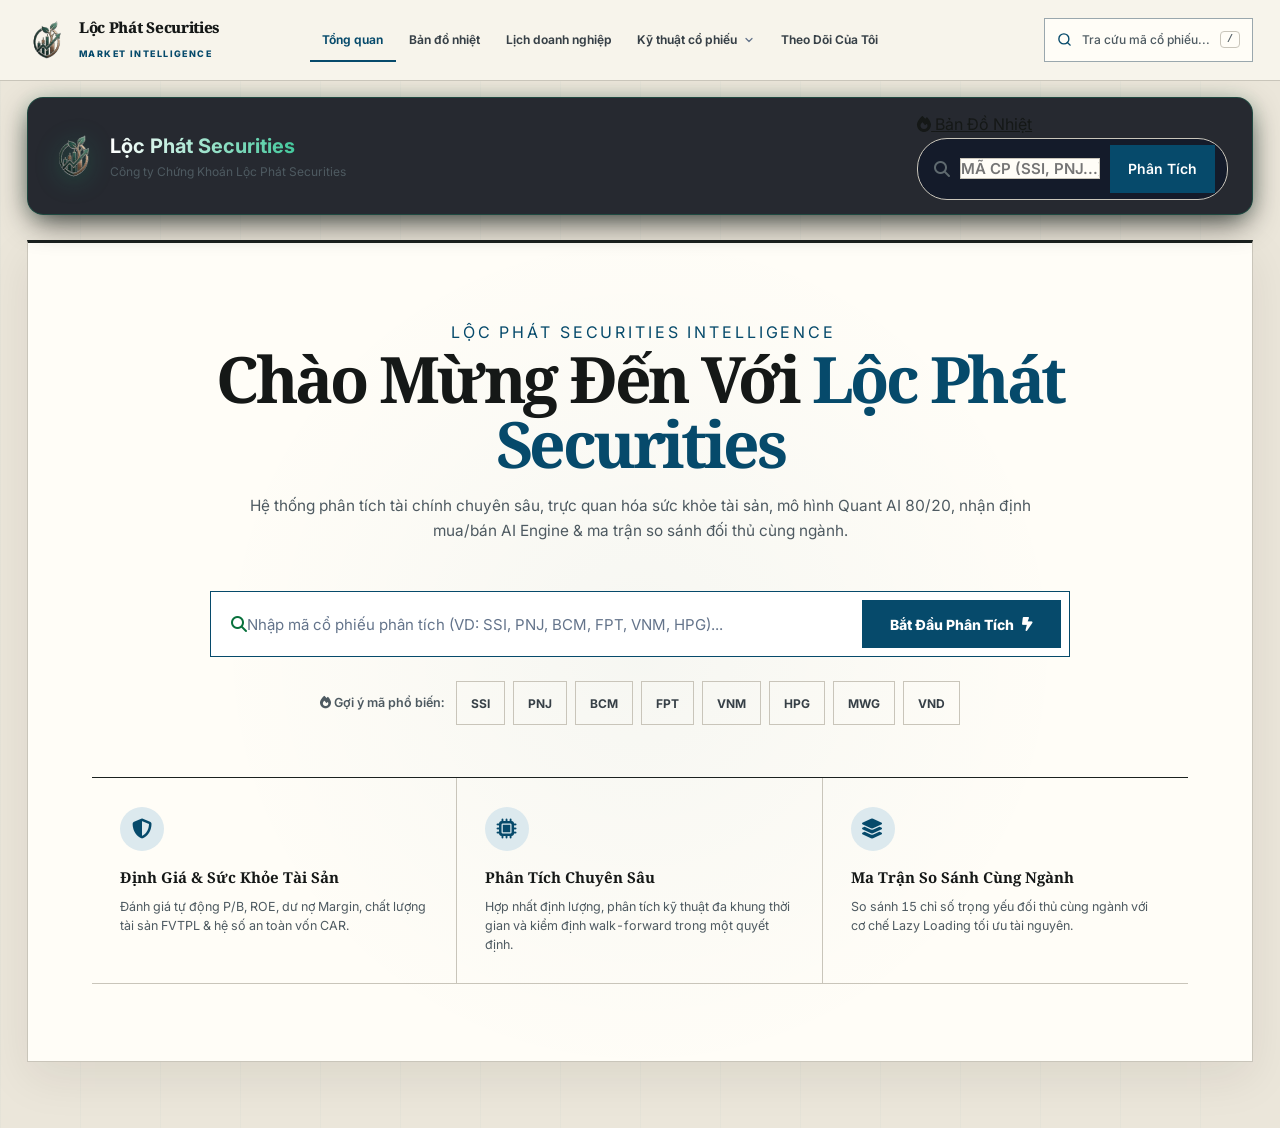
==== static/index.html @ 523d0578 "feat: complete editorial design system UI overhaul, RRG chart integration, and AI heatmap brief fixe" ====
<!DOCTYPE html>
<html lang="vi">
<head>
  <meta charset="UTF-8">
  <meta name="viewport" content="width=device-width, initial-scale=1.0">
  <meta name="theme-color" content="#f4f0e6">
  <title>Công ty Chứng Khoán Lộc Phát Securities - Hệ Thống Phân Tích Cổ Phiếu</title>

  <!-- Favicon Icons -->
  <link rel="icon" type="image/x-icon" href="/favicon.ico?v=20260728_v1">
  <link rel="icon" type="image/png" sizes="32x32" href="/static/favicon-32x32.png?v=20260728_v1">
  <link rel="icon" type="image/png" sizes="16x16" href="/static/favicon-16x16.png?v=20260728_v1">
  <link rel="apple-touch-icon" sizes="180x180" href="/static/apple-touch-icon.png?v=20260728_v1">

  <!-- Google Fonts & Tailwind CSS v3 & ApexCharts & FontAwesome -->
  <link rel="preconnect" href="https://fonts.googleapis.com">
  <link rel="preconnect" href="https://fonts.gstatic.com" crossorigin>
  <link href="https://fonts.googleapis.com/css2?family=Inter:ital,opsz,wght@0,14..32,100..900;1,14..32,100..900&family=Noto+Serif:wght@500;600;700;800&display=swap&subset=vietnamese" rel="stylesheet">
  <link rel="stylesheet" href="https://cdnjs.cloudflare.com/ajax/libs/font-awesome/6.4.0/css/all.min.css">
  
  <!-- Tailwind CSS v3 CDN -->
  <script src="https://cdn.tailwindcss.com"></script>
  <script>
    tailwind.config = {
      theme: {
        extend: {
          fontFamily: {
            sans: ['Inter', 'sans-serif'],
          },
          colors: {
            brand: {
              dark: '#0b0f19',
              card: '#0f172a',
              emerald: '#10b981',
              cyan: '#38bdf8',
              purple: '#a855f7',
            }
          }
        }
      }
    }
  </script>

  <script src="https://cdn.jsdelivr.net/npm/apexcharts"></script>
  <script src="https://unpkg.com/lightweight-charts@4.1.1/dist/lightweight-charts.standalone.production.js"></script>
  <link rel="stylesheet" href="/static/style.css?v=20260805_trend_table_v3">
  <link rel="stylesheet" href="/static/site-nav.css?v=20260805_search_icon_v5">
  <link rel="stylesheet" href="/static/watchlist-shared.css?v=20260804_v6">
  <link rel="stylesheet" href="/static/editorial.css?v=20260808_light_v3">
</head>
<body class="lp-editorial lp-page-analysis is-welcome-page font-sans antialiased min-h-screen">

  <!-- Loading Overlay -->
  <div id="loading" class="loading-overlay">
    <div class="spinner"></div>
    <div class="loading-text" id="loadingText">Đang tải dữ liệu...</div>
  </div>

  <!-- Shared Global Sticky Header (Top Level Body) -->
  <div class="lp-page-nav-wrap" data-lp-site-nav></div>

  <div class="container w-full px-2 md:px-4 py-2">
    <header class="navbar" hidden>
      <div class="brand flex items-center gap-3 cursor-pointer group" onclick="showWelcomeHome()" title="Quay về Trang chủ Lộc Phát Securities">
        <img src="/static/brand-logo.png?v=20260808_logo_fix" alt="Lộc Phát Securities Logo" class="brand-logo-img h-10 md:h-12 w-auto object-contain transition-all group-hover:scale-105 filter drop-shadow-[0_4px_12px_rgba(16,185,129,0.25)]">
        <div>
          <div class="brand-title text-lg font-bold text-white tracking-wide group-hover:text-emerald-400 transition-colors">Lộc Phát Securities</div>
          <div class="brand-sub text-xs text-slate-400">Công ty Chứng Khoán Lộc Phát Securities</div>
        </div>
      </div>

      <div class="navbar-actions flex items-center gap-3">
        <a href="/heatmap" class="flex items-center gap-2 bg-slate-800/80 hover:bg-slate-700/80 border border-slate-700/80 hover:border-rose-500/50 text-slate-200 hover:text-rose-400 font-bold px-3.5 py-1.5 rounded-full text-xs transition-all cursor-pointer shadow-md">
          <i class="fa-solid fa-fire text-rose-500"></i>
          <span>Bản Đồ Nhiệt</span>
        </a>

        <div id="navbarSearchBox" class="search-box flex items-center bg-slate-950/80 border border-slate-700/60 rounded-full px-4 py-1.5 focus-within:border-emerald-500 focus-within:ring-2 focus-within:ring-emerald-500/20 transition-all">
          <i class="fa-solid fa-magnifying-glass text-slate-500 mr-2"></i>
          <input type="text" id="symbolInput" class="search-input bg-transparent border-none outline-none text-white text-sm font-semibold uppercase placeholder:normal-case placeholder:text-slate-500 w-36 md:w-48" placeholder="Mã CP (SSI, PNJ...)" value="">
          <button class="search-btn bg-emerald-500 hover:bg-emerald-400 text-slate-950 font-bold px-4 py-1.5 rounded-full text-xs transition-all shadow-md shadow-emerald-500/30 active:scale-95" id="searchBtn">Phân Tích</button>
        </div>
      </div>
    </header>

    <!-- Error Notification Banner -->
    <div id="errorBanner" class="error-banner hidden items-center gap-3 p-4 mb-6 bg-rose-500/10 border border-rose-500/30 rounded-2xl text-rose-400 text-sm font-semibold shadow-lg shadow-rose-500/10">
      <i class="fa-solid fa-triangle-exclamation text-lg"></i>
      <span id="errorMessage">Bạn đã nhập sai mã cổ phiếu!</span>
    </div>

    <!-- 1. Welcome Landing Home Page State (Shown by default on web launch) -->
    <div id="welcomeState" class="welcome-container w-full my-4 flex justify-center">
      <div class="welcome-glow-card relative w-full bg-slate-900/70 border border-slate-800/80 backdrop-blur-2xl rounded-3xl p-8 md:p-12 text-center overflow-hidden shadow-2xl shadow-slate-950/80">
        <div class="welcome-ring-bg pointer-events-none absolute top-1/2 left-1/2 -translate-x-1/2 -translate-y-1/2 w-[650px] h-[650px] bg-[radial-gradient(circle,rgba(16,185,129,0.14)_0%,rgba(56,189,248,0.08)_45%,transparent_70%)] rounded-full"></div>

        <div class="welcome-header relative z-10 mb-8">
          <span class="inline-flex items-center gap-2 text-[11px] font-bold tracking-widest text-emerald-400 bg-emerald-500/10 border border-emerald-500/30 px-4 py-1.5 rounded-full mb-4 uppercase">
            <i class="fa-solid fa-sparkles"></i> LỘC PHÁT SECURITIES INTELLIGENCE
          </span>

          <h1 class="welcome-title text-3xl md:text-5xl font-extrabold text-white mb-4 tracking-tight leading-tight">
            Chào Mừng Đến Với <span class="bg-gradient-to-r from-white via-emerald-400 to-sky-400 bg-clip-text text-transparent inline-block pb-2">Lộc Phát Securities</span>
          </h1>

          <p class="welcome-subtitle text-slate-400 text-sm md:text-base max-w-2xl mx-auto leading-relaxed font-normal">
            Hệ thống phân tích tài chính chuyên sâu, trực quan hóa sức khỏe tài sản, mô hình Quant AI 80/20, nhận định mua/bán AI Engine & ma trận so sánh đối thủ cùng ngành.
          </p>
        </div>

        <!-- Central Hero Search Box -->
        <div class="welcome-search-wrapper relative z-10 max-w-2xl mx-auto mb-6">
          <div class="welcome-search-box flex items-center bg-slate-950/90 border border-emerald-500/40 focus-within:border-emerald-400 focus-within:ring-4 focus-within:ring-emerald-500/20 rounded-full p-2 pl-5 transition-all shadow-xl shadow-emerald-500/10 cursor-pointer" data-lp-open-search>
            <i class="fa-solid fa-magnifying-glass text-emerald-400 text-lg mr-3"></i>
            <input type="text" id="welcomeSymbolInput" class="welcome-search-input flex-1 bg-transparent border-none outline-none text-white text-base font-semibold placeholder:text-slate-500 uppercase cursor-pointer" placeholder="Nhập mã cổ phiếu phân tích (VD: SSI, PNJ, BCM, FPT, VNM, HPG)..." data-lp-open-search readonly>
            <button class="welcome-search-btn bg-gradient-to-r from-emerald-500 to-teal-600 hover:from-emerald-400 hover:to-teal-500 text-slate-950 font-extrabold px-6 py-3 rounded-full text-sm flex items-center gap-2 transition-all shadow-lg shadow-emerald-500/30 active:scale-95 cursor-pointer" type="button" data-lp-open-search>
              <span>Bắt Đầu Phân Tích</span>
              <i class="fa-solid fa-bolt-lightning"></i>
            </button>
          </div>
        </div>

        <!-- Quick Ticker Suggestion Pills -->
        <div class="welcome-suggestions relative z-10 flex items-center justify-center gap-3 flex-wrap mb-10">
          <span class="suggestion-label text-xs font-semibold text-slate-400 flex items-center gap-1.5"><i class="fa-solid fa-fire text-amber-500"></i> Gợi ý mã phổ biến:</span>
          <div class="suggestion-pills flex gap-2 flex-wrap">
            <button class="welcome-pill bg-slate-800/80 border border-slate-700/60 hover:border-emerald-500/60 hover:text-emerald-400 hover:bg-emerald-500/10 text-slate-200 text-xs font-bold px-3.5 py-1.5 rounded-xl transition-all cursor-pointer" onclick="selectStock('SSI')">SSI</button>
            <button class="welcome-pill bg-slate-800/80 border border-slate-700/60 hover:border-emerald-500/60 hover:text-emerald-400 hover:bg-emerald-500/10 text-slate-200 text-xs font-bold px-3.5 py-1.5 rounded-xl transition-all cursor-pointer" onclick="selectStock('PNJ')">PNJ</button>
            <button class="welcome-pill bg-slate-800/80 border border-slate-700/60 hover:border-emerald-500/60 hover:text-emerald-400 hover:bg-emerald-500/10 text-slate-200 text-xs font-bold px-3.5 py-1.5 rounded-xl transition-all cursor-pointer" onclick="selectStock('BCM')">BCM</button>
            <button class="welcome-pill bg-slate-800/80 border border-slate-700/60 hover:border-emerald-500/60 hover:text-emerald-400 hover:bg-emerald-500/10 text-slate-200 text-xs font-bold px-3.5 py-1.5 rounded-xl transition-all cursor-pointer" onclick="selectStock('FPT')">FPT</button>
            <button class="welcome-pill bg-slate-800/80 border border-slate-700/60 hover:border-emerald-500/60 hover:text-emerald-400 hover:bg-emerald-500/10 text-slate-200 text-xs font-bold px-3.5 py-1.5 rounded-xl transition-all cursor-pointer" onclick="selectStock('VNM')">VNM</button>
            <button class="welcome-pill bg-slate-800/80 border border-slate-700/60 hover:border-emerald-500/60 hover:text-emerald-400 hover:bg-emerald-500/10 text-slate-200 text-xs font-bold px-3.5 py-1.5 rounded-xl transition-all cursor-pointer" onclick="selectStock('HPG')">HPG</button>
            <button class="welcome-pill bg-slate-800/80 border border-slate-700/60 hover:border-emerald-500/60 hover:text-emerald-400 hover:bg-emerald-500/10 text-slate-200 text-xs font-bold px-3.5 py-1.5 rounded-xl transition-all cursor-pointer" onclick="selectStock('MWG')">MWG</button>
            <button class="welcome-pill bg-slate-800/80 border border-slate-700/60 hover:border-emerald-500/60 hover:text-emerald-400 hover:bg-emerald-500/10 text-slate-200 text-xs font-bold px-3.5 py-1.5 rounded-xl transition-all cursor-pointer" onclick="selectStock('VND')">VND</button>
          </div>
        </div>

        <!-- Feature Highlights Grid -->
        <div class="welcome-features-grid relative z-10 grid grid-cols-1 sm:grid-cols-2 lg:grid-cols-3 gap-4 text-left">
          <div class="feature-card bg-slate-950/50 border border-slate-800/60 hover:border-slate-700/80 hover:bg-slate-950/80 p-5 rounded-2xl transition-all">
            <div class="feature-icon w-11 h-11 rounded-xl bg-emerald-500/10 text-emerald-400 flex items-center justify-center text-xl mb-4"><i class="fa-solid fa-shield-halved"></i></div>
            <div class="feature-title text-white font-bold text-base mb-2">Định Giá & Sức Khỏe Tài Sản</div>
            <div class="feature-desc text-slate-400 text-xs leading-relaxed">Đánh giá tự động P/B, ROE, dư nợ Margin, chất lượng tài sản FVTPL & hệ số an toàn vốn CAR.</div>
          </div>

          <div class="feature-card bg-slate-950/50 border border-slate-800/60 hover:border-slate-700/80 hover:bg-slate-950/80 p-5 rounded-2xl transition-all">
            <div class="feature-icon w-11 h-11 rounded-xl bg-sky-500/10 text-sky-400 flex items-center justify-center text-xl mb-4"><i class="fa-solid fa-microchip"></i></div>
            <div class="feature-title text-white font-bold text-base mb-2">Phân Tích Chuyên Sâu</div>
            <div class="feature-desc text-slate-400 text-xs leading-relaxed">Hợp nhất định lượng, phân tích kỹ thuật đa khung thời gian và kiểm định walk-forward trong một quyết định.</div>
          </div>

          <div class="feature-card bg-slate-950/50 border border-slate-800/60 hover:border-slate-700/80 hover:bg-slate-950/80 p-5 rounded-2xl transition-all">
            <div class="feature-icon w-11 h-11 rounded-xl bg-purple-500/10 text-purple-400 flex items-center justify-center text-xl mb-4"><i class="fa-solid fa-layer-group"></i></div>
            <div class="feature-title text-white font-bold text-base mb-2">Ma Trận So Sánh Cùng Ngành</div>
            <div class="feature-desc text-slate-400 text-xs leading-relaxed">So sánh 15 chỉ số trọng yếu đối thủ cùng ngành với cơ chế Lazy Loading tối ưu tài nguyên.</div>
          </div>
        </div>

      </div>
    </div>

    <!-- 2. Detailed Stock Analysis Dashboard State (Revealed after searching a stock) -->
    <div id="dashboardState" style="display: none;">

      <!-- Stock Header Overview -->
      <div class="stock-header-card flex flex-wrap items-center justify-between gap-6 p-6 mb-6 bg-slate-900/70 border border-slate-800/80 rounded-2xl backdrop-blur-xl shadow-xl" id="stockHeader">
        <div class="stock-title-area">
          <h1 class="text-3xl font-extrabold text-white flex flex-wrap items-center gap-3">
            <div id="companyLogoWrapper" class="company-logo-wrapper">
              <img id="companyLogo" class="company-logo" src="" alt="">
              <div id="companyLogoFallback" class="company-logo-fallback">
                <span id="companyLogoInitials">--</span>
              </div>
            </div>
            <span id="displaySymbol">---</span>
            <span class="exchange-badge text-xs font-bold bg-sky-500/20 text-sky-400 border border-sky-500/40 px-3 py-1 rounded-md uppercase" id="displayExchange">HOSE</span>
            <div style="position:relative;display:inline-block;">
              <button class="wl-toggle-btn" id="watchlistToggleBtn" type="button" style="display:none;">☆ Thêm vào theo dõi</button>
              <div class="wl-inline-confirm" id="watchlistInlineConfirm">
                <p>Xóa khỏi danh mục theo dõi?</p>
                <div class="wl-inline-confirm-actions">
                  <button style="background:#f43f5e;color:#fff;border:none;" id="watchlistConfirmYes">Xóa</button>
                  <button style="background:transparent;color:#94a3b8;border:1px solid #293943;" id="watchlistConfirmNo">Hủy</button>
                </div>
              </div>
            </div>
          </h1>
          <div class="organ-name text-sm text-slate-400 mt-1 font-medium" id="displayOrganName">Vui lòng nhập hoặc chọn mã cổ phiếu để bắt đầu phân tích</div>
        </div>

        <div class="header-badges flex items-center gap-4 flex-wrap">
          <div class="badge-item bg-slate-950/60 border border-slate-800/80 rounded-xl px-4 py-2 text-center min-w-[110px]">
            <div class="badge-label text-[11px] font-semibold text-slate-400 uppercase tracking-wider">Kỳ báo cáo</div>
            <div class="badge-value text-base font-extrabold text-white mt-0.5" id="displayQuarter">---</div>
          </div>
          <div class="badge-item bg-slate-950/60 border border-slate-800/80 rounded-xl px-4 py-2 text-center min-w-[110px]">
            <div class="badge-label text-[11px] font-semibold text-slate-400 uppercase tracking-wider">Vốn hóa (Tỷ)</div>
            <div class="badge-value text-base font-extrabold text-white mt-0.5" id="displayMarketCap">---</div>
          </div>
          <div class="badge-item bg-slate-950/60 border border-slate-800/80 rounded-xl px-4 py-2 text-center min-w-[110px]">
            <div class="badge-label text-[11px] font-semibold text-slate-400 uppercase tracking-wider">Số lượng CPLH</div>
            <div class="badge-value text-base font-extrabold text-white mt-0.5" id="displayIssueShareHeader">---</div>
          </div>
        </div>

        <div class="price-metric text-right md:text-right">
          <div class="current-price text-3xl font-extrabold text-emerald-400 tracking-tight"><span id="displayPrice">---</span> <small class="text-xs text-slate-400 font-semibold">VND</small></div>
          <div class="price-label text-xs text-slate-400 font-medium">Giá thị trường hiện tại</div>
          <div class="price-label text-[11px] text-slate-500 font-semibold mt-1" id="dnseRealtimeStatus">Nguồn: DNSE / dữ liệu thị trường</div>
        </div>
      </div>

      <div id="globalAsOfBar" class="mb-6 px-4 py-3 border border-sky-500/20 bg-sky-500/5 rounded-lg text-[11px] text-slate-300 flex flex-wrap gap-x-5 gap-y-2" aria-live="polite">
        <span><i class="fa-solid fa-satellite-dish text-emerald-400 mr-1"></i><strong>Giá:</strong> <span id="asOfMarket">Đang kiểm tra DNSE</span></span>
        <span><i class="fa-solid fa-file-lines text-sky-400 mr-1"></i><strong>BCTC:</strong> <span id="asOfFinancials">Đang tải</span></span>
        <span><i class="fa-solid fa-layer-group text-violet-400 mr-1"></i><strong>TTM:</strong> <span id="asOfTtm">Đang tải</span></span>
        <span class="ml-auto"><i class="fa-solid fa-rotate text-slate-400 mr-1"></i><span id="asOfGenerated">Đang tải</span></span>
      </div>

      <!-- 2x2 Main Grid -->
      <div class="dashboard-grid">

        <!-- 1. Valuation & Profitability -->
        <div class="glass-card">
          <div class="card-header">
            <div class="card-title"><i class="fa-solid fa-scale-balanced"></i> 1. Định Giá & Hiệu Quả (Valuation & Profitability)</div>
          </div>

          <!-- Row 1: Định giá & Thước đo thị trường -->
          <div class="metrics-row grid grid-cols-2 md:grid-cols-4 gap-3 mb-3">
            <div class="metric-box highlight">
              <div class="metric-name">P/B (Price-to-Book)</div>
              <div class="metric-num" id="valPB">--</div>
              <span class="status-tag primary" id="tagPB">Đang tải...</span>
            </div>

            <div class="metric-box highlight">
              <div class="metric-name">ROE (Return on Equity)</div>
              <div class="metric-num" id="valROE">--</div>
              <span class="status-tag warning" id="tagROE">Đang tải...</span>
            </div>

            <div class="metric-box">
              <div class="metric-name">P/E (Price-to-Earnings)</div>
              <div class="metric-num" id="valPE">--</div>
              <span class="status-tag primary">Tham khảo</span>
            </div>

            <div class="metric-box highlight">
              <div class="metric-name">Hệ Số Beta</div>
              <div class="metric-num" id="valBeta">--</div>
              <span class="status-tag primary" id="tagBeta">VNI Benchmark</span>
            </div>
          </div>

          <!-- Row 2: Quy mô & Chỉ số cổ phiếu -->
          <div class="metrics-row grid grid-cols-2 md:grid-cols-4 gap-3 mb-3">
            <div class="metric-box">
              <div class="metric-name">EPS TTM</div>
              <div class="metric-num" style="font-size: 18px;" id="valEPS">--</div>
              <div class="text-[11px] text-slate-400 mt-1 font-medium">Lợi nhuận ròng / CP</div>
            </div>
            <div class="metric-box">
              <div class="metric-name">BVPS (Giá trị sổ sách)</div>
              <div class="metric-num" style="font-size: 18px;" id="valBVPS">--</div>
              <div class="text-[11px] text-slate-400 mt-1 font-medium">Giá trị tài sản ròng / CP</div>
            </div>
            <div class="metric-box">
              <div class="metric-name">LNST TTM (Tỷ)</div>
              <div class="metric-num" style="font-size: 18px;" id="valNPAT">--</div>
              <div class="text-[11px] text-slate-400 mt-1 font-medium">Lợi nhuận 4 quý gần nhất</div>
            </div>
            <div class="metric-box">
              <div class="metric-name">Số Lượng CPLH</div>
              <div class="metric-num" style="font-size: 18px;" id="valIssueShare">--</div>
              <div class="text-[11px] text-slate-400 mt-1 font-medium">Cổ phiếu lưu hành</div>
            </div>
          </div>

          <!-- Row 3: Chính sách Cổ tức & Thông tin Niêm yết -->
          <div class="metrics-row grid grid-cols-2 md:grid-cols-4 gap-3 mb-4">
            <div class="metric-box">
              <div class="metric-name">Ngày GDKHQ</div>
              <div class="metric-num text-emerald-400" style="font-size: 17px;" id="valExRightDate">--</div>
              <div class="text-[11px] text-slate-400 mt-1 font-medium"><i class="fa-solid fa-calendar-check text-emerald-400"></i> Ngày chốt quyền gần nhất</div>
            </div>
            <div class="metric-box">
              <div class="metric-name">Tăng cổ tức (3-5 năm)</div>
              <div class="metric-num text-emerald-400" style="font-size: 17px;" id="valDivGrowth">--</div>
              <div class="text-[11px] text-slate-400 mt-1 font-medium"><i class="fa-solid fa-arrow-trend-up text-emerald-400"></i> Tốc độ tăng trưởng cổ tức</div>
            </div>
            <div class="metric-box">
              <div class="metric-name">Tỷ lệ trả cổ tức</div>
              <div class="metric-num text-sky-400" style="font-size: 17px;" id="valPayoutRatio">--</div>
              <div class="text-[11px] text-slate-400 mt-1 font-medium"><i class="fa-solid fa-chart-pie text-sky-400"></i> Tỷ lệ chi trả / LNST</div>
            </div>
            <div class="metric-box">
              <div class="metric-name">Ngày IPO (Niêm yết)</div>
              <div class="metric-num text-purple-400" style="font-size: 17px;" id="valIPODate">--</div>
              <div class="text-[11px] text-slate-400 mt-1 font-medium"><i class="fa-solid fa-building-columns text-purple-400"></i> Ngày chính thức lên sàn</div>
            </div>
          </div>

          <div class="benchmark-note" id="pbNote">
            <i class="fa-solid fa-circle-info"></i> <strong>Đánh giá P/B:</strong> Vui lòng chọn hoặc nhập mã cổ phiếu để xem đánh giá chi tiết.
          </div>
        </div>

        <!-- 2. Balance Sheet & Asset Quality (Dynamic Sector Engine) -->
        <div class="glass-card">
          <div class="card-header flex flex-wrap items-center justify-between gap-2">
            <div class="card-title"><i class="fa-solid fa-shield-halved"></i> 2. Sức Khỏe Tài Chính & Chất Lượng Tài Sản</div>
            <span class="ref-pill" id="sectorArchetypeBadge">Ngành: Chứng khoán</span>
          </div>
          <div id="dataQualityNote" class="text-[11px] text-slate-400 mb-3" aria-live="polite"></div>

          <!-- 4 Main Sector Metrics Grid -->
          <div class="metrics-row grid grid-cols-2 gap-3 mb-4" id="sectorMainMetricsGrid">
            <!-- Injected dynamically via JS -->
          </div>

          <!-- 2 Detail Metrics Row -->
          <div class="grid grid-cols-1 sm:grid-cols-2 gap-3 mb-3" id="sectorDetailMetricsRow">
            <!-- Injected dynamically via JS -->
          </div>

          <!-- Risk Warning Note -->
          <div class="benchmark-note" id="sectorRiskNote">
            <i class="fa-solid fa-layer-group"></i> <span id="sectorRiskText">Cơ cấu tài sản & rủi ro đặc thù ngành...</span>
          </div>
        </div>

        <!-- 3. Dynamic Revenue & Income Breakdown (TTM) -->
        <div class="glass-card" id="section3GlassCard">
          <div class="card-header">
            <div class="card-title"><i class="fa-solid fa-chart-pie" style="color: var(--primary-emerald);"></i> 3. Cơ Cấu Doanh Thu & Nguồn Thu Nhập</div>
            <span class="ref-pill" id="revBadgeTop"><i class="fa-solid fa-chart-pie" style="color: var(--primary-emerald);"></i> TTM Engine Ready</span>
          </div>

          <!-- Pre-Analysis Teaser View (Cyber Hero Style) -->
          <div id="revPreAnalysisState" class="ai-hero-minimal-container">
            <div class="ai-core-glow-card">
              <div class="ai-core-ring-bg" style="background: radial-gradient(circle, rgba(16, 185, 129, 0.15) 0%, transparent 70%);"></div>
              
              <div class="ai-core-header">
                <span class="ai-chip-pill" style="color: var(--primary-emerald); border-color: rgba(16, 185, 129, 0.3); background: rgba(16, 185, 129, 0.1);"><i class="fa-solid fa-chart-pie"></i> REVENUE ANALYTICS ENGINE</span>
                <h3 class="ai-hero-heading">Cơ Cấu Doanh Thu & Thu Nhập <span id="revTeaserSymbolName" class="glow-symbol-text" style="background: linear-gradient(90deg, #ffffff, var(--primary-emerald)); -webkit-background-clip: text; -webkit-text-fill-color: transparent;">---</span></h3>
              </div>

              <!-- Central Hero Glowing Button -->
              <div class="ai-button-wrapper">
                <div class="ai-button-aura" style="background: radial-gradient(circle, rgba(16, 185, 129, 0.4) 0%, transparent 70%);"></div>
                <button class="btn-ai-cyber-hero" style="background: linear-gradient(135deg, #10b981, #059669); border-color: rgba(16, 185, 129, 0.5); box-shadow: 0 0 25px rgba(16, 185, 129, 0.4);" onclick="triggerRevenueAnalysis()">
                  <div class="btn-shine"></div>
                  <i class="fa-solid fa-chart-pie"></i>
                  <span class="btn-text">Trích Xuất Cơ Cấu Doanh Thu</span>
                  <i class="fa-solid fa-bolt-lightning"></i>
                </button>
              </div>
            </div>
          </div>

          <!-- Scanning HUD State (During calculation animation) -->
          <div id="revScanningState" class="ai-scanning-hud" style="display: none;">
            <div class="ai-hud-spinner">
              <i class="fa-solid fa-chart-pie fa-spin" style="font-size: 42px; color: var(--primary-emerald);"></i>
            </div>
            <div class="ai-hud-status" id="revScanText">⚡ Đang kết nối BCTC & Phân tích các nguồn Thu Nhập TTM...</div>
            <div class="ai-hud-progressbar"><div class="ai-hud-fill" id="revScanProgress" style="background: linear-gradient(90deg, #10b981, #06b6d4);"></div></div>
          </div>

          <!-- Post-Analysis Results View (Revealed after clicking button) -->
          <div id="revResultsState" style="display: none;">
            <!-- Revenue Summary KPIs -->
            <div id="revKpiGrid" class="grid grid-cols-2 md:grid-cols-4 gap-3 mb-4">
              <!-- Injected via JS -->
            </div>

            <!-- Disclosure Meta -->
            <div id="revenueDisclosureMeta" class="mb-4" aria-live="polite"></div>

            <!-- Main Visualization: Donut + Legend -->
            <div id="revenueVisualizationGrid" class="grid grid-cols-1 lg:grid-cols-2 gap-6 items-start mb-6">

              <!-- Donut Chart Box with Total in Center -->
              <div style="position: relative; min-height: 280px; display: flex; align-items: center; justify-content: center;">
                <div id="revenueDonutChart" style="width: 100%;"></div>
                <div class="revenue-chart-center">
                  <div id="chartCenterPeriodLabel" style="font-size: 10px; text-transform: uppercase; color: var(--text-muted); font-weight: 700;">Tổng doanh thu</div>
                  <div style="font-size: 20px; font-weight: 800; color: #fff;" id="chartCenterTotal">0 Tỷ</div>
                </div>
              </div>

              <!-- Dynamic Legend & Detailed Sub-Items Column -->
              <div id="revenueLegendList" style="display: flex; flex-direction: column; gap: 12px;">
                <!-- Injected dynamically via JS -->
              </div>

            </div>

            <!-- Historical Trends Section -->
            <div id="revTrendsSection" class="rev-trends-section" style="display: none;">
              <div class="rev-section-header">
                <i class="fa-solid fa-chart-line" style="color: var(--primary-emerald);"></i>
                <h4>Xu Hướng Doanh Thu Qua Các Kỳ</h4>
                <span id="revTrendsPeriods" class="rev-trends-badge"></span>
              </div>
              <div class="rev-trends-content">
                <!-- Trend Summary KPIs -->
                <div id="revTrendKpis" class="rev-trend-kpis grid grid-cols-2 md:grid-cols-4 gap-3 mb-4">
                  <!-- Injected via JS -->
                </div>
                <!-- Area/Line Chart - ApexCharts controls height -->
                <div id="revenueTrendChart" class="apex-chart-container"></div>
                <!-- Segment Trends (if available) -->
                <div id="revSegmentTrendsSection" style="display: none;">
                  <div class="rev-segment-header">
                    <i class="fa-solid fa-layer-group" style="color: var(--primary-cyan);"></i>
                    <span>Cơ Cấu Nguồn Thu Theo Thời Gian</span>
                  </div>
                  <div id="revenueSegmentStackedChart" class="apex-chart-container"></div>
                </div>
              </div>
            </div>

            <!-- Sector Context Panel -->
            <div id="revSectorContext" class="rev-sector-context" style="display: none;">
              <!-- Injected via JS -->
            </div>
          </div>

        </div>

        <!-- 4. Decision & Recommendation Framework (80% / 20% Model) -->
        <div class="glass-card" id="section4GlassCard" style="display:none" aria-hidden="true">
          <div class="card-header">
            <div class="card-title"><i class="fa-solid fa-microchip" style="color: #38bdf8;"></i> 4. Mô Hình Quant AI 80/20</div>
            <span class="ref-pill" id="scoreBadgeTop"><i class="fa-solid fa-sparkles" style="color: #38bdf8;"></i> Quant Model Ready</span>
          </div>

          <!-- Pre-Analysis AI Teaser View (Ultra-Minimalist & Futuristic) -->
          <div id="aiPreAnalysisState" class="ai-hero-minimal-container">
            <div class="ai-core-glow-card">
              <div class="ai-core-ring-bg"></div>
              
              <div class="ai-core-header">
                <span class="ai-chip-pill"><i class="fa-solid fa-calculator"></i> DIRECT QUANT ENGINE</span>
                <h3 class="ai-hero-heading">Mô Hình Quant AI 80/20 <span id="teaserSymbolName" class="glow-symbol-text">---</span></h3>
              </div>

              <!-- Central Hero Glowing AI Button -->
              <div class="ai-button-wrapper">
                <div class="ai-button-aura"></div>
                <button class="btn-ai-cyber-hero" onclick="triggerQuantAiAnalysis()">
                  <div class="btn-shine"></div>
                  <i class="fa-solid fa-calculator"></i>
                  <span class="btn-text">Trích Xuất Quant AI 80/20</span>
                  <i class="fa-solid fa-bolt-lightning"></i>
                </button>
              </div>
            </div>
          </div>

          <!-- AI Scanning HUD State (During calculation animation) -->
          <div id="aiScanningState" class="ai-scanning-hud" style="display: none;">
            <div class="ai-hud-spinner">
              <i class="fa-solid fa-microchip fa-spin" style="font-size: 42px; color: #38bdf8;"></i>
            </div>
            <div class="ai-hud-status" id="aiScanText">⚡ Đang kết nối AI Neural Net & Quét dữ liệu Vĩ mô TTM...</div>
            <div class="ai-hud-progressbar"><div class="ai-hud-fill" id="aiScanProgress"></div></div>
          </div>

          <!-- Post-Analysis AI Results View (Revealed after clicking button) -->
          <div id="aiResultsState" style="display: none;">
            <!-- Action Recommendation Banner -->
            <div class="recommendation-header-box" id="recHeaderBox">
              <div>
                <div style="font-size: 11px; text-transform: uppercase; letter-spacing: 1px; color: var(--text-muted);">Khuyến Nghị Mua / Bán Tự Động</div>
                <div style="font-size: 24px; font-weight: 800; color: #fff;" id="recActionText">MUA MẠNH (STRONG BUY)</div>
              </div>
              <div class="score-circle-lg success" id="displayTotalScore">85</div>
            </div>

            <!-- 80% vs 20% Breakdown Grid -->
            <div class="grid grid-cols-1 lg:grid-cols-3 gap-4 mt-4">
              
              <!-- 80% Weight Column -->
              <div class="lg:col-span-2" style="background: rgba(15, 23, 42, 0.6); border: 1px solid var(--border-color); border-radius: var(--radius-md); padding: 16px;">
                <div style="font-size: 13px; font-weight: 700; color: var(--primary-emerald); margin-bottom: 12px; display: flex; justify-content: space-between;">
                  <span><i class="fa-solid fa-layer-group"></i> TRỌNG SỐ 80% (Khả năng đầu tư)</span>
                  <strong id="score80Val">68 / 80 Đ</strong>
                </div>

                <div class="grid grid-cols-1 sm:grid-cols-2 gap-3">
                  <div class="sub-score-box">
                    <div class="sub-score-title">1. Thị trường & Sức mạnh tương đối</div>
                    <div class="sub-score-val" id="macroScoreVal">18 / 20 Đ</div>
                    <div class="sub-score-desc" id="macroDesc">Ngành & Cổ phiếu đang thu hút dòng tiền</div>
                  </div>

                  <div class="sub-score-box">
                    <div class="sub-score-title">2. Định giá & Vị thế peer</div>
                    <div class="sub-score-val" id="sectorPeersVal">14 / 15 Đ</div>
                    <div class="sub-score-desc" id="sectorPeersDesc">Top đầu ngành, hiệu quả vốn tốt</div>
                  </div>

                  <div class="sub-score-box">
                    <div class="sub-score-title">3. Cơ bản & Tăng trưởng</div>
                    <div class="sub-score-val" id="fundamentalScoreVal">22 / 25 Đ</div>
                    <div class="sub-score-desc" id="fundamentalDesc">ROE > 20%, Định giá hợp lý</div>
                  </div>

                  <div class="sub-score-box">
                    <div class="sub-score-title">4. Kỹ thuật & Kiểm định lịch sử</div>
                    <div class="sub-score-val" id="taProbVal">16 / 20 Đ</div>
                    <div class="sub-score-desc" id="taProbDesc">Xác suất tăng: 75% | Tích lũy MA20</div>
                  </div>
                </div>
              </div>

              <!-- 20% Weight Column -->
              <div style="background: rgba(15, 23, 42, 0.6); border: 1px solid var(--border-color); border-radius: var(--radius-md); padding: 16px; display: flex; flex-direction: column; justify-content: space-between;">
                <div>
                  <div style="font-size: 13px; font-weight: 700; color: var(--primary-cyan); margin-bottom: 12px; display: flex; justify-content: space-between;">
                    <span><i class="fa-solid fa-gauge-high"></i> TRỌNG SỐ 20% (Bằng chứng & Độ tin cậy)</span>
                    <strong id="score20Val">19 / 20 Đ</strong>
                  </div>

                  <div class="sub-score-box" style="margin-bottom: 10px;">
                    <div class="sub-score-title">1. Toàn vẹn dữ liệu</div>
                    <div class="sub-score-val" id="speedScoreVal">10 / 10 Đ</div>
                    <div class="sub-score-desc" id="latencyVal">Đang chờ đối chiếu nguồn...</div>
                  </div>

                  <div class="sub-score-box">
                    <div class="sub-score-title">2. Hiệu chuẩn mẫu lịch sử</div>
                    <div class="sub-score-val" id="accuracyScoreVal">9 / 10 Đ</div>
                    <div class="sub-score-desc">Khớp 100% dữ liệu BCTC & Giá</div>
                  </div>
                </div>
              </div>

            </div>

            <div class="benchmark-note" style="border-left-color: var(--primary-emerald); margin-top: 16px; display: flex; justify-content: space-between; align-items: center;">
              <div>
                <i class="fa-solid fa-lightbulb"></i> <strong>Khuyến Nghị Tổng Quan:</strong> <span id="overallActionRecommendation">Khuyến nghị...</span>
              </div>
            </div>
          </div>

        </div>

      </div>

      <!-- Main Dashboard 2-Column Grid System (Left ~70%, Right ~30%) -->
      <div class="grid grid-cols-1 lg:grid-cols-4 gap-4" style="margin-bottom: 24px; width: 100%;">
        
        <!-- Left Main Content Area (70% Width: lg:col-span-3) -->
        <div class="lg:col-span-3 flex flex-col gap-4">
          
          <!-- Top Main Horizontal Navigation Tabs Bar -->
          <div class="dash-tab-bar flex flex-wrap items-center justify-between p-2.5 rounded-2xl bg-slate-950/80 border border-slate-800/80 backdrop-blur-xl gap-3" style="margin-bottom: 0;">
            <div class="flex items-center gap-2.5">
              <button id="dashTabBtnChart" onclick="switchDashboardTab('chart')" class="dash-tab-btn active flex items-center gap-2">
                <i class="fa-solid fa-chart-candlestick text-emerald-400 text-sm"></i>
                <span>Biểu Đồ Nến (Chart)</span>
              </button>
              <button id="dashTabBtnAi" onclick="switchDashboardTab('ai')" class="dash-tab-btn flex items-center gap-2">
                <i class="fa-solid fa-wand-magic-sparkles text-sky-400 text-sm"></i>
                <span>Nhận Định AI & Luận Điểm</span>
              </button>
            </div>

            <!-- Timeframe Selector Switcher (ACTIVE FOR BOTH ENGINES) -->
            <div id="chartTimeframeToolbar" class="mode-toggle-group flex items-center gap-1">
              <button class="toggle-btn" id="btnTf1D" onclick="setTimeframeMode('1D')">1D</button>
              <button class="toggle-btn" id="btnTf3D" onclick="setTimeframeMode('3D')">3D</button>
              <button class="toggle-btn" id="btnTf1W" onclick="setTimeframeMode('1W')">1W</button>
              <button class="toggle-btn" id="btnTf1M" onclick="setTimeframeMode('1M')">1M</button>
              <button class="toggle-btn" id="btnTf3M" onclick="setTimeframeMode('3M')">3M</button>
              <button class="toggle-btn" id="btnTf1Y" onclick="setTimeframeMode('1Y')">1Y</button>
              <button class="toggle-btn active" id="btnTfALL" onclick="setTimeframeMode('ALL')">Tất cả</button>
            </div>
          </div>

          <!-- TAB 1 CONTENT: Biểu Đồ Nến (Chart) -->
          <div id="dashTabContentChart" class="glass-card p-4" style="margin-bottom: 0;">
            <div class="flex flex-wrap items-center justify-between mb-3 border-b border-slate-800 pb-2.5 gap-2">
              <div class="card-title text-sm font-bold text-slate-100 flex items-center gap-2">
                <i class="fa-solid fa-chart-candlestick text-emerald-400"></i> Diễn Biến Giá & Khối Lượng Giao Dịch
              </div>

              <div class="chart-engine-actions flex items-center gap-2">
                <!-- Engine Switcher Buttons -->
                <div class="flex items-center gap-1 bg-slate-900/90 p-1 rounded-xl border border-slate-800/80">
                  <button id="btnChartEngineApex" onclick="switchChartEngine('apex')" class="px-3 py-1 text-xs font-semibold rounded-lg text-emerald-400 bg-emerald-500/15 border border-emerald-500/30 flex items-center gap-1.5 transition-all shadow-sm">
                    <i class="fa-solid fa-chart-area text-xs"></i> Chart Nội Bộ
                  </button>
                  <button id="btnChartEngineTv" onclick="switchChartEngine('tradingview')" class="px-3 py-1 text-xs font-semibold rounded-lg text-slate-400 hover:text-slate-200 transition-all flex items-center gap-1.5">
                    <i class="fa-solid fa-bolt text-xs"></i> TradingView Engine
                  </button>
                </div>

                <!-- Direct link to full TradingView drawing canvas -->
                <a id="tvExternalLink" href="https://www.tradingview.com" target="_blank" rel="noopener noreferrer" class="text-xs text-sky-400 hover:text-sky-300 flex items-center gap-1 font-semibold transition-colors bg-sky-500/10 px-2.5 py-1.5 rounded-xl border border-sky-500/20">
                  <i class="fa-solid fa-arrow-up-right-from-square text-[10px]"></i> TradingView.com ↗
                </a>
              </div>
            </div>

            <!-- TradingView Lightweight Chart Box -->
            <div id="tradingviewChartContainer" class="chart-box rounded-xl overflow-hidden relative" style="display: none; height: 520px; width: 100%; background: #0b0f19;"></div>

            <!-- ApexChart Box -->
            <div id="priceCandleChart" class="chart-box" style="min-height: 440px; width: 100%;"></div>
          </div>

          <!-- TAB 2 CONTENT: Nhận Định AI & Luận Điểm -->
          <div id="dashTabContentAi" class="glass-card p-4 rounded-xl" style="display: none; margin-bottom: 0; background: linear-gradient(135deg, rgba(15, 23, 42, 0.95), rgba(30, 41, 59, 0.85)); border: 1px solid rgba(56, 189, 248, 0.3);">
            <div class="flex items-center justify-between border-b border-slate-700/60 pb-3 mb-3">
              <div class="flex items-center gap-2">
                <i class="fa-solid fa-wand-magic-sparkles text-sky-400 text-lg"></i>
                <span class="font-bold text-slate-100 text-sm" id="aiReportTitle">PHÂN TÍCH · QUANT + KỸ THUẬT + LỘC PHÁT AI</span>
              </div>
              <div class="flex items-center gap-2">
                <span id="aiModelBadge" class="text-xs px-2.5 py-1 rounded-full bg-emerald-500/10 text-emerald-400 border border-emerald-500/20 font-semibold"><i class="fa-solid fa-shield-halved"></i> Real-time AI Quant Engine</span>
                <button class="btn-reanalyze-sm" id="btnReanalyzeAi" onclick="triggerAiAdvisorReport()" style="display: none;"><i class="fa-solid fa-arrows-rotate"></i> Phân Tích Lại AI</button>
              </div>
            </div>

            <!-- AI Pre-Analysis Teaser View (Cyber Hero Style - Only fetched on click) -->
            <div id="aiThesisPlaceholder" class="ai-hero-minimal-container" style="margin-top: 10px; margin-bottom: 10px;">
              <div class="ai-core-glow-card">
                <div class="ai-core-ring-bg" style="background: radial-gradient(circle, rgba(56, 189, 248, 0.15) 0%, transparent 70%);"></div>
                
                <div class="ai-core-header">
                  <span class="ai-chip-pill" style="color: #38bdf8; border-color: rgba(56, 189, 248, 0.3); background: rgba(56, 189, 248, 0.1);"><i class="fa-solid fa-layer-group"></i> QUANT TRƯỚC · AI SAU</span>
                  <h3 class="ai-hero-heading">Phân Tích <span id="aiSymbolPlaceholder" class="glow-symbol-text" style="background: linear-gradient(90deg, #ffffff, #38bdf8); -webkit-background-clip: text; -webkit-text-fill-color: transparent;">---</span></h3>
                </div>

                <!-- Central Hero Glowing AI Button -->
                <div class="ai-button-wrapper">
                  <div class="ai-button-aura" style="background: radial-gradient(circle, rgba(56, 189, 248, 0.4) 0%, transparent 70%);"></div>
                  <button class="btn-ai-cyber-hero" id="btnGenerateAiReport" style="background: linear-gradient(135deg, #0284c7, #0369a1); border-color: rgba(56, 189, 248, 0.5); box-shadow: 0 0 25px rgba(56, 189, 248, 0.4);" onclick="triggerAiAdvisorReport()">
                    <div class="btn-shine"></div>
                    <i class="fa-solid fa-wand-magic-sparkles"></i>
                    <span class="btn-text">Chạy Phân Tích Hợp Nhất</span>
                    <i class="fa-solid fa-bolt-lightning"></i>
                  </button>
                </div>
              </div>
            </div>

            <!-- AI Scanning HUD State (During API call calculation) -->
            <div id="aiThesisScanningState" class="ai-scanning-hud" style="display: none; margin-top: 10px; margin-bottom: 10px;">
              <div class="ai-hud-spinner">
                <i class="fa-solid fa-brain fa-spin" style="font-size: 42px; color: #38bdf8;"></i>
              </div>
              <div class="ai-hud-status" id="aiThesisScanText">⚡ Đang kết nối Lộc Phát AI Engine & Trích xuất luận điểm đầu tư...</div>
              <div class="ai-hud-progressbar"><div class="ai-hud-fill" id="aiThesisScanProgress" style="background: linear-gradient(90deg, #38bdf8, #10b981);"></div></div>
            </div>

            <!-- AI Deep Analysis Report Body (Displayed after user clicks button) -->
            <div id="aiThesisContent" style="display: none;">
              <!-- 3 Top Summary Boxes (Recommendation, Trade Setup & Risk) -->
              <div class="grid grid-cols-1 md:grid-cols-3 gap-3 mb-4">
                <div style="background: rgba(15, 23, 42, 0.7); padding: 10px; border-radius: var(--radius-sm); border: 1px solid var(--border-color);">
                  <div style="font-size: 11px; color: var(--text-muted); font-weight: 600;">Khuyến Nghị & Tỷ Trọng</div>
                  <div id="aiRecText" style="font-size: 16px; font-weight: 800; color: #10b981; margin-top: 2px;">MUA TÍCH LŨY</div>
                  <div id="aiPortfolioWeight" style="font-size: 11px; color: #cbd5e1; font-weight: 600; margin-top: 2px;">Tỷ trọng: N/A</div>
                </div>
                <div style="background: rgba(15, 23, 42, 0.7); padding: 10px; border-radius: var(--radius-sm); border: 1px solid var(--border-color);">
                  <div style="font-size: 11px; color: var(--text-muted); font-weight: 600;">Vùng Mua & Mục Tiêu</div>
                  <div id="aiTargetRange" style="font-size: 14px; font-weight: 800; color: #f59e0b; margin-top: 2px;">Mục tiêu: N/A</div>
                  <div id="aiEntryZone" style="font-size: 11px; color: #cbd5e1; font-weight: 600; margin-top: 2px;">Vùng mua: 42.000 - 45.000 VNĐ</div>
                </div>
                <div style="background: rgba(15, 23, 42, 0.7); padding: 10px; border-radius: var(--radius-sm); border: 1px solid var(--border-color);">
                  <div style="font-size: 11px; color: var(--text-muted); font-weight: 600;">Cắt Lỗ & Mức Rủi Ro</div>
                  <div id="aiStopLossText" style="font-size: 14px; font-weight: 800; color: #f43f5e; margin-top: 2px;">Cắt lỗ: 39.500 VNĐ (-6.0%)</div>
                  <div id="aiRiskLevelText" style="font-size: 11px; color: #cbd5e1; font-weight: 600; margin-top: 2px;">Rủi ro: TRUNG BÌNH | 3 - 6 tháng</div>
                </div>
              </div>

              <div class="grid grid-cols-1 md:grid-cols-4 gap-3 mb-4" id="aiAuditStrip">
                <div class="ai-audit-cell"><span>Độ tin cậy dữ liệu</span><strong id="aiConfidenceGrade">--</strong><small id="aiConfidenceGates">-- gate</small></div>
                <div class="ai-audit-cell"><span>Điểm Quant</span><strong id="aiQuantScore">--/100</strong><small>Máy tính, không phải LLM</small></div>
                <div class="ai-audit-cell"><span>Giá trị hợp lý</span><strong id="aiFairValue">N/A</strong><small id="aiValuationMethod">Chưa đủ dữ liệu</small></div>
                <div class="ai-audit-cell"><span>Biên an toàn</span><strong id="aiMarginSafety">N/A</strong><small id="aiRewardRisk">R:R N/A</small></div>
              </div>

              <div class="decision-technical-grid mb-4">
                <section class="decision-technical-summary"><span>CHẾ ĐỘ THỊ TRƯỜNG</span><strong id="aiTechnicalRegime">--</strong><small id="aiTechnicalAsOf">--</small></section>
                <section><span>KHUNG NGÀY</span><strong id="aiDailyTrend">--</strong><small id="aiIndicatorLine">--</small></section>
                <section><span>KHUNG TUẦN</span><strong id="aiWeeklyTrend">--</strong><small id="aiWeeklyLine">--</small></section>
                <section><span>KIỂM ĐỊNH WALK-FORWARD</span><strong id="aiCalibration">--</strong><small id="aiCalibrationDetail">--</small></section>
              </div>
              <div class="decision-signal-board mb-4"><div><strong>Ma trận tín hiệu kỹ thuật</strong><span>Không dùng một chỉ báo đơn lẻ để ra quyết định.</span></div><div id="aiTechnicalSignals" class="decision-signal-list"></div></div>

              <!-- Quantified Investment Thesis 3 Points -->
              <div style="margin-bottom: 14px;">
                <div style="font-size: 12px; font-weight: 700; color: #10b981; margin-bottom: 8px; display: flex; align-items: center; gap: 6px;">
                  <i class="fa-solid fa-circle-check"></i> 3 LUẬN ĐIỂM ĐẦU TƯ CỐT LÕI (ĐỊNH LƯỢNG THỰC TẾ)
                </div>
                <ul id="aiThesisList" style="display: flex; flex-direction: column; gap: 6px; font-size: 12px; color: #e2e8f0; padding-left: 4px;">
                  <!-- Dynamic bullet points -->
                </ul>
              </div>

              <div class="grid grid-cols-1 md:grid-cols-2 gap-3 mb-3">
                <!-- Catalysts -->
                <div style="background: rgba(16, 185, 129, 0.08); padding: 10px; border-radius: var(--radius-sm); border: 1px solid rgba(16, 185, 129, 0.2);">
                  <div style="font-size: 12px; font-weight: 700; color: #10b981; margin-bottom: 6px; display: flex; align-items: center; gap: 6px;">
                    <i class="fa-solid fa-rocket"></i> Động Lực Tăng Giá (Catalysts)
                  </div>
                  <ul id="aiCatalystsList" style="display: flex; flex-direction: column; gap: 4px; font-size: 11px; color: #cbd5e1; padding-left: 14px; list-style-type: disc;">
                  </ul>
                </div>
                <!-- Key Risks -->
                <div style="background: rgba(244, 63, 94, 0.08); padding: 10px; border-radius: var(--radius-sm); border: 1px solid rgba(244, 63, 94, 0.2);">
                  <div style="font-size: 12px; font-weight: 700; color: #f43f5e; margin-bottom: 6px; display: flex; align-items: center; gap: 6px;">
                    <i class="fa-solid fa-triangle-exclamation"></i> Rủi Ro Trọng Yếu (Key Risks)
                  </div>
                  <ul id="aiRisksList" style="display: flex; flex-direction: column; gap: 4px; font-size: 11px; color: #cbd5e1; padding-left: 14px; list-style-type: disc;">
                  </ul>
                </div>
              </div>

              <!-- Invalidation Trigger & Capital Allocation Strategy -->
              <div style="background: rgba(30, 41, 59, 0.7); padding: 10px; border-radius: var(--radius-sm); border: 1px solid rgba(56, 189, 248, 0.2); font-size: 11px; color: #cbd5e1; display: flex; flex-direction: column; gap: 6px;">
                <div>
                  <strong style="color: #f43f5e;"><i class="fa-solid fa-ban"></i> Điều Kiện Hủy Bỏ Luận Điểm:</strong>
                  <span id="aiInvalidationText">Nếu giá đóng cửa thủng mốc cắt lỗ hoặc chỉ số tài chính gãy ngưỡng, luận điểm hoàn toàn bị hủy bỏ.</span>
                </div>
                <div>
                  <strong style="color: #38bdf8;"><i class="fa-solid fa-chess"></i> Chiến Lược Đi Vốn Vi Vị Thế:</strong>
                  <span id="aiCapitalStrategyText">Chưa có chiến lược cho đến khi mô hình trả dữ liệu hợp lệ.</span>
                </div>
              </div>
            </div>
          </div>

        </div>

        <!-- Right 1 Column: Widget Tin Nóng (Hot News Sidebar) -->
        <div class="lg:col-span-1 glass-card" style="margin-bottom: 0; display: flex; flex-direction: column; justify-content: space-between; padding: 16px; background: rgba(15, 23, 42, 0.85); border: 1px solid var(--border-color); border-radius: var(--radius-md);">
          <div>
            <div class="flex items-center justify-between border-b border-slate-700/60 pb-2 mb-3">
              <div class="flex items-center gap-2">
                <i class="fa-solid fa-newspaper text-sky-400"></i>
                <span class="font-bold text-slate-100 text-sm" style="letter-spacing: 0.5px;">TIN NÓNG DOANH NGHIỆP</span>
              </div>
              <span class="text-xs px-2 py-0.5 rounded bg-sky-500/10 text-sky-400 border border-sky-500/20 font-semibold">Search-grounded Feed</span>
            </div>

            <!-- Dynamic search-grounded news content -->
            <div id="newsContent">
              <!-- Catalyst Hashtags -->
              <div id="newsCatalystTags" class="flex flex-wrap gap-1.5 mb-3">
                <span class="badge-tag">#KinhDoanh</span>
                <span class="badge-tag">#MởRộng</span>
                <span class="badge-tag">#CổTức</span>
              </div>

              <!-- News Feed -->
              <div id="hotNewsFeed" class="space-y-3 overflow-y-auto max-h-[360px] pr-1 scrollbar-thin">
                <div class="py-6 text-center text-slate-400 text-xs">
                  <i class="fa-solid fa-spinner fa-spin text-sky-400 text-lg mb-2"></i>
                  <div>Đang tải tin tức có grounding...</div>
                </div>
              </div>
            </div>

            <!-- News Placeholder for Error Notification -->
            <div id="newsPlaceholder" style="display: none;" class="flex-col items-center justify-center py-6 text-center"></div>
          </div>

          <!-- Non-financial Risks Footer -->
          <div id="newsRisksBox" class="mt-3 pt-2 border-t border-slate-800 text-[10px] text-slate-400 space-y-1">
            <div class="font-bold text-sky-400/90 flex items-center gap-1"><i class="fa-solid fa-shield-cat"></i> Rủi ro phi tài chính:</div>
            <div id="newsRisksContent">Rủi ro biến động chi phí nguyên vật liệu & thị trường.</div>
          </div>
        </div>

      </div>

      <!-- 2. Dynamic Quarterly & Yearly Trend Component (Full Width Stacked Below Price Chart) -->
      <div class="glass-card" id="sectionTrendGlassCard" style="margin-bottom: 24px; width: 100%;">
        <div class="card-header" style="display: flex; justify-content: space-between; align-items: center; flex-wrap: wrap; gap: 12px;">
          <div class="card-title"><i class="fa-solid fa-chart-column" style="color: #38bdf8;"></i> Diễn Biến Kết Quả Kinh Doanh & Tài Sản (Đơn vị: Tỷ VNĐ)</div>
          <span class="ref-pill" id="trendBadgeTop"><i class="fa-solid fa-chart-column" style="color: #38bdf8;"></i> Trend Engine Ready</span>
        </div>

        <!-- Pre-Analysis Teaser View (Cyber Hero Style) -->
        <div id="trendPreAnalysisState" class="ai-hero-minimal-container">
          <div class="ai-core-glow-card">
            <div class="ai-core-ring-bg" style="background: radial-gradient(circle, rgba(56, 189, 248, 0.18) 0%, transparent 70%);"></div>
            
            <div class="ai-core-header">
              <span class="ai-chip-pill" style="color: #38bdf8; border-color: rgba(56, 189, 248, 0.3); background: rgba(56, 189, 248, 0.1);"><i class="fa-solid fa-chart-column"></i> FINANCIAL TREND ENGINE</span>
              <h3 class="ai-hero-heading">Diễn Biến KQKD & Tài Sản <span id="trendTeaserSymbolName" class="glow-symbol-text" style="background: linear-gradient(90deg, #ffffff, #38bdf8); -webkit-background-clip: text; -webkit-text-fill-color: transparent;">---</span></h3>
            </div>

            <!-- Central Hero Glowing Button -->
            <div class="ai-button-wrapper">
              <div class="ai-button-aura" style="background: radial-gradient(circle, rgba(56, 189, 248, 0.45) 0%, transparent 70%);"></div>
              <button class="btn-ai-cyber-hero" style="background: linear-gradient(135deg, #0284c7, #0369a1); border-color: rgba(56, 189, 248, 0.5); box-shadow: 0 0 25px rgba(56, 189, 248, 0.4);" onclick="triggerTrendAnalysis()">
                <div class="btn-shine"></div>
                <i class="fa-solid fa-chart-column"></i>
                <span class="btn-text">Trích Xuất Diễn Biến KQKD</span>
                <i class="fa-solid fa-bolt-lightning"></i>
              </button>
            </div>
          </div>
        </div>

        <!-- Scanning HUD State (During calculation animation) -->
        <div id="trendScanningState" class="ai-scanning-hud" style="display: none;">
          <div class="ai-hud-spinner">
            <i class="fa-solid fa-chart-column fa-spin" style="font-size: 42px; color: #38bdf8;"></i>
          </div>
          <div class="ai-hud-status" id="trendScanText">⚡ Đang kết nối nguồn BCTC & Trích xuất các kỳ báo cáo...</div>
          <div class="ai-hud-progressbar"><div class="ai-hud-fill" id="trendScanProgress" style="background: linear-gradient(90deg, #38bdf8, #0284c7);"></div></div>
        </div>

        <!-- Post-Analysis Results View (Revealed after clicking button) -->
        <div id="trendResultsState" style="display: none;">
          <div id="trendDataMeta" class="mb-4" aria-live="polite"></div>
          <div style="display: flex; justify-content: flex-end; align-items: center; flex-wrap: wrap; gap: 12px; margin-bottom: 16px;">
            <!-- View Mode Toggle Switch: Chart vs Line vs Table -->
            <div class="mode-toggle-group">
              <button class="toggle-btn active" id="btnChartViewMode" onclick="setTrendViewMode('chart')"><i class="fa-solid fa-chart-column"></i> Biểu Đồ Cột</button>
              <button class="toggle-btn" id="btnLineViewMode" onclick="setTrendViewMode('line')"><i class="fa-solid fa-chart-line"></i> Biểu Đồ Đường</button>
              <button class="toggle-btn" id="btnTableViewMode" onclick="setTrendViewMode('table')"><i class="fa-solid fa-table"></i> Bảng Số Liệu</button>
            </div>

            <!-- Period Mode Toggle Switch -->
            <div class="mode-toggle-group">
              <button class="toggle-btn active" id="btnQuarterMode" onclick="setTrendPeriodMode('quarter')">Theo Quý (4 Kỳ)</button>
              <button class="toggle-btn" id="btnYearMode" onclick="setTrendPeriodMode('year')">Theo Năm (4 Năm)</button>
            </div>
          </div>

          <!-- Dual Y-Axis Combo Chart View Container -->
          <div id="trendComboChartContainer" style="width: 100%; min-height: 380px;">
            <div id="trendComboChart" style="width: 100%; min-height: 360px;"></div>
          </div>

          <!-- Table View Container -->
          <div id="trendTableContainer" style="overflow-x: auto; display: none;">
            <table class="data-table">
              <thead>
                <tr id="trendTableHead">
                  <!-- Injected dynamically via JS -->
                </tr>
              </thead>
              <tbody id="trendTableBody">
                <!-- Injected dynamically via JS -->
              </tbody>
            </table>
          </div>
        </div>
      </div>

      <!-- 5. Peer Comparison (15 Key Metrics) Full Width Section -->
      <div class="glass-card" id="section5GlassCard" style="margin-bottom: 24px; width: 100%;">
        <div class="card-header" style="display: flex; justify-content: space-between; align-items: center; flex-wrap: wrap; gap: 12px;">
          <div class="card-title">
            <i class="fa-solid fa-layer-group" style="color: #a855f7;"></i> 5. Bảng So Sánh Cùng Ngành (Peer Comparison - 15 Chỉ Số Trọng Yếu)
          </div>
          <span class="ref-pill" id="peerBadgeTop"><i class="fa-solid fa-bolt" style="color: #a855f7;"></i> Matrix Engine Ready</span>
        </div>

        <!-- Pre-Analysis Teaser View (Cyber Hero Style) -->
        <div id="peerPreAnalysisState" class="ai-hero-minimal-container">
          <div class="ai-core-glow-card">
            <div class="ai-core-ring-bg" style="background: radial-gradient(circle, rgba(168, 85, 247, 0.18) 0%, transparent 70%);"></div>
            
            <div class="ai-core-header">
              <span class="ai-chip-pill" style="color: #a855f7; border-color: rgba(168, 85, 247, 0.3); background: rgba(168, 85, 247, 0.1);"><i class="fa-solid fa-layer-group"></i> PEER COMPARISON MATRIX ENGINE</span>
              <h3 class="ai-hero-heading">Ma Trận So Sánh 15 Chỉ Số Trọng Yếu <span id="peerTeaserSymbolName" class="glow-symbol-text" style="background: linear-gradient(90deg, #ffffff, #a855f7); -webkit-background-clip: text; -webkit-text-fill-color: transparent;">---</span></h3>
            </div>

            <!-- Central Hero Glowing Button -->
            <div class="ai-button-wrapper">
              <div class="ai-button-aura" style="background: radial-gradient(circle, rgba(168, 85, 247, 0.45) 0%, transparent 70%);"></div>
              <button class="btn-ai-cyber-hero" style="background: linear-gradient(135deg, #a855f7, #7e22ce); border-color: rgba(168, 85, 247, 0.5); box-shadow: 0 0 25px rgba(168, 85, 247, 0.4);" onclick="triggerPeerAnalysis()">
                <div class="btn-shine"></div>
                <i class="fa-solid fa-layer-group"></i>
                <span class="btn-text">Trích Xuất Matrix So Sánh</span>
                <i class="fa-solid fa-bolt-lightning"></i>
              </button>
            </div>
          </div>
        </div>

        <!-- Scanning HUD State (During calculation animation) -->
        <div id="peerScanningState" class="ai-scanning-hud" style="display: none;">
          <div class="ai-hud-spinner">
            <i class="fa-solid fa-layer-group fa-spin" style="font-size: 42px; color: #a855f7;"></i>
          </div>
          <div class="ai-hud-status" id="peerScanText">⚡ Đang kết nối nguồn dữ liệu & Cào 15 chỉ số của các đối thủ cùng ngành...</div>
          <div class="ai-hud-progressbar"><div class="ai-hud-fill" id="peerScanProgress" style="background: linear-gradient(90deg, #a855f7, #ec4899);"></div></div>
        </div>

        <!-- Post-Analysis Results View (Revealed after clicking button) -->
        <div id="peerResultsState" style="display: none;">
          <!-- Interactive Peer Ticker Input & Pills Bar -->
          <div class="peer-control-bar" style="display: flex; justify-content: space-between; align-items: center; flex-wrap: wrap; gap: 12px; margin-bottom: 16px; padding: 12px 16px; background: var(--lp-paper-muted); border: 1px solid var(--lp-line); border-radius: var(--lp-radius);">
            <div style="font-size: 13px; font-weight: 700; color: var(--lp-navy); display: flex; align-items: center; gap: 8px;">
              <i class="fa-solid fa-sliders"></i> Danh Sách Doanh Nghiệp So Sánh:
            </div>
            
            <div style="display: flex; align-items: center; gap: 10px; flex-wrap: wrap;">
              <div class="peer-add-input-group" style="display: flex; gap: 8px; align-items: center;">
                <input type="text" id="addPeerInput" class="peer-input-field" placeholder="+ THÊM MÃ ĐỐI THỦ (VD: VND)..." style="width: 210px; height: 36px; padding: 0 12px; font-size: 12px; font-weight: 600; text-transform: uppercase; background: var(--lp-paper); border: 1px solid var(--lp-line-strong); border-radius: 4px; color: var(--lp-ink);">
                <button class="btn-peer-add" type="button" onclick="handleAddPeerSymbol()" style="height: 36px; padding: 0 16px; font-size: 12px; font-weight: 700; background: var(--lp-navy); color: #ffffff; border: 1px solid var(--lp-navy-deep); border-radius: 4px; cursor: pointer; display: inline-flex; align-items: center; gap: 6px; transition: all 0.2s ease;">
                  <i class="fa-solid fa-plus"></i> Thêm
                </button>
              </div>
              <div id="peerPillsContainer" style="display: flex; gap: 6px; flex-wrap: wrap;">
                <!-- Injected dynamically via JS -->
              </div>
            </div>
          </div>

          <!-- Peer Comparison Table Container -->
          <div id="peerDataProvenance" class="mb-3" aria-live="polite"></div>
          <div style="overflow-x: auto;">
            <table class="data-table peer-table" style="width: 100%; border-collapse: collapse;">
              <thead>
                <tr id="peerTableHeaderRow">
                  <th style="width: 240px; text-align: left;">Nhóm Chỉ Số & Tên Chỉ Số (15 chỉ số)</th>
                  <th style="width: 80px; text-align: center;">Đơn vị</th>
                  <!-- Injected dynamically via JS -->
                </tr>
              </thead>
              <tbody id="peerTableBody">
                <!-- Injected dynamically via JS -->
              </tbody>
            </table>
          </div>
        </div>

    </div>
    <!-- End dashboardState -->
    </div>

    <div id="trackRecordState" style="display: none;" aria-hidden="true">
      
      <!-- Track Record Header Overview -->
      <div class="flex flex-wrap items-center justify-between gap-6 p-6 mb-6 bg-slate-900/70 border border-slate-800/80 rounded-2xl backdrop-blur-xl shadow-xl">
        <div>
          <span class="inline-flex items-center gap-2 text-[11px] font-bold tracking-widest text-amber-400 bg-amber-500/10 border border-amber-500/30 px-3.5 py-1 rounded-full mb-2 uppercase">
            <i class="fa-solid fa-trophy"></i> HỆ THỐNG TỰ ĐỘNG CHẤM ĐIỂM KHUYẾN NGHỊ AI
          </span>
          <h1 class="text-2xl md:text-3xl font-extrabold text-white">Tính năng đang tạm dừng</h1>
          <p class="text-xs md:text-sm text-slate-400 mt-1">
            Minh bạch tỷ lệ đúng/sai, lợi nhuận thực tế và hiệu suất các khuyến nghị đầu tư được AI Engine & Quant Engine xác lập.
          </p>
        </div>
        <button onclick="showWelcomeHome()" class="px-4 py-2 rounded-xl bg-slate-800 hover:bg-slate-700 text-slate-200 text-xs font-bold transition-all border border-slate-700 flex items-center gap-2 cursor-pointer">
          <i class="fa-solid fa-arrow-left"></i> Quay Về Trang Chủ
        </button>
      </div>

      <!-- Stats Metric Grid -->
      <div class="grid grid-cols-1 sm:grid-cols-2 lg:grid-cols-4 gap-4 mb-6">
        <div class="bg-slate-900/70 border border-slate-800/80 rounded-2xl p-5 backdrop-blur-xl">
          <div class="text-xs font-semibold text-slate-400 uppercase tracking-wider mb-1">Tổng Số Khuyến Nghị</div>
          <div class="text-2xl font-extrabold text-white" id="trStatTotal">--</div>
          <div class="text-[11px] text-slate-400 mt-1" id="trStatSources">-- AI Engine / -- Fallback</div>
        </div>

        <div class="bg-slate-900/70 border border-slate-800/80 rounded-2xl p-5 backdrop-blur-xl">
          <div class="text-xs font-semibold text-slate-400 uppercase tracking-wider mb-1">Tỷ Lệ Thắng (Win-Rate)</div>
          <div class="text-2xl font-extrabold text-emerald-400" id="trStatWinRate">--%</div>
          <div class="text-[11px] text-slate-400 mt-1" id="trStatFinished">Trên -- khuyến nghị đã chốt</div>
        </div>

        <div class="bg-slate-900/70 border border-slate-800/80 rounded-2xl p-5 backdrop-blur-xl">
          <div class="text-xs font-semibold text-slate-400 uppercase tracking-wider mb-1">Lợi Nhuận Trung Bình</div>
          <div class="text-2xl font-extrabold text-sky-400" id="trStatAvgReturn">--%</div>
          <div class="text-[11px] text-slate-400 mt-1">Tính trên các vị thế đã kết thúc</div>
        </div>

        <div class="bg-slate-900/70 border border-slate-800/80 rounded-2xl p-5 backdrop-blur-xl">
          <div class="text-xs font-semibold text-slate-400 uppercase tracking-wider mb-1">Ngành Tốt Nhất AI</div>
          <div class="text-base font-extrabold text-amber-400 truncate mt-1" id="trStatTopSector">--</div>
          <div class="text-[11px] text-slate-400 mt-1" id="trStatTopSectorSub">Hiệu suất cao nhất</div>
        </div>
      </div>

      <!-- Filters & Table Glass Card -->
      <div class="glass-card mb-6 p-6 bg-slate-900/70 border border-slate-800/80 rounded-2xl backdrop-blur-xl">
        <div class="flex flex-wrap items-center justify-between gap-4 mb-6 pb-4 border-b border-slate-800">
          <div class="flex items-center gap-2">
            <i class="fa-solid fa-list-check text-emerald-400"></i>
            <h3 class="text-base font-bold text-white">Danh Sách Nhật Ký Khuyến Nghị</h3>
          </div>

          <div class="flex items-center gap-3 flex-wrap">
            <input type="text" id="trFilterTicker" placeholder="Lọc mã cổ phiếu (VD: FPT)..." oninput="applyTrackRecordFilters()" class="bg-slate-950/80 border border-slate-700/60 rounded-xl px-3.5 py-1.5 text-xs text-white placeholder:text-slate-500 uppercase outline-none focus:border-emerald-500 transition-all w-44">
            
            <select id="trFilterStatus" onchange="applyTrackRecordFilters()" class="bg-slate-950/80 border border-slate-700/60 rounded-xl px-3.5 py-1.5 text-xs text-slate-200 outline-none focus:border-emerald-500 transition-all">
              <option value="">Tất cả trạng thái</option>
              <option value="DANG_THEO_DOI">Đang Theo Dõi ⚡</option>
              <option value="DAT_MUC_TIEU">Đạt Mục Tiêu 🎯</option>
              <option value="CHAM_CAT_LO">Chạm Cắt Lỗ 🛡️</option>
              <option value="HET_HAN_KHONG_DAT">Hết Hạn Không Đạt ⏳</option>
            </select>

            <button onclick="fetchTrackRecordData()" class="px-3 py-1.5 rounded-xl bg-emerald-500/10 border border-emerald-500/30 hover:bg-emerald-500/20 text-emerald-400 text-xs font-bold transition-all cursor-pointer flex items-center gap-1.5">
              <i class="fa-solid fa-arrows-rotate"></i> Làm Mới
            </button>
          </div>
        </div>

        <!-- Table Container -->
        <div class="overflow-x-auto">
          <table class="w-full text-left text-xs border-collapse">
            <thead>
              <tr class="border-b border-slate-800 text-slate-400 font-semibold uppercase tracking-wider">
                <th class="py-3 px-4">Mã CP & Ngành</th>
                <th class="py-3 px-4">Ngày Khởi Tạo</th>
                <th class="py-3 px-4">Nguồn AI</th>
                <th class="py-3 px-4">Khuyến Nghị</th>
                <th class="py-3 px-4 text-right">Giá Khởi Tạo</th>
                <th class="py-3 px-4 text-center">Setup (Vùng Mua ➔ Mục Tiêu ➔ Cắt Lỗ)</th>
                <th class="py-3 px-4 text-center">Trạng Thái</th>
                <th class="py-3 px-4 text-right">Lợi Nhuận Thực Tế</th>
              </tr>
            </thead>
            <tbody id="trTableBody" class="divide-y divide-slate-800/60 font-medium text-slate-200">
              <!-- Injected via JS -->
            </tbody>
          </table>
        </div>
      </div>

    </div>

  <!-- Floating Scroll To Top Button (Appears when scrolled > 30%) -->
  <button id="scrollToTopBtn" onclick="scrollToTop()" aria-label="Cuộn lên đầu trang" title="Cuộn lên đầu trang" class="scroll-to-top-btn">
    <i class="fa-solid fa-arrow-up"></i>
    <span class="btn-label">Đầu Trang</span>
  </button>

  <script src="/static/site-nav.js?v=20260808_light_v2"></script>
  <script src="/static/app.js?v=20260808_light_v1"></script>

</body>
</html>
---- static/style.css ----
/* =========================================================
   CTCK ANALYZER - DARK GLASSMORPHISM DESIGN SYSTEM
   ========================================================= */

:root {
  --bg-dark: #0b0f19;
  --bg-card: rgba(17, 24, 39, 0.7);
  --bg-card-hover: rgba(30, 41, 59, 0.8);
  --border-color: rgba(255, 255, 255, 0.08);
  --border-glow: rgba(16, 185, 129, 0.2);
  
  --primary-emerald: #10b981;
  --primary-cyan: #06b6d4;
  --accent-purple: #8b5cf6;
  --accent-gold: #f59e0b;
  --accent-red: #ef4444;
  --accent-blue: #3b82f6;

  --text-main: #f8fafc;
  --text-muted: #94a3b8;
  --text-sub: #64748b;

  --font-family: 'Inter', -apple-system, BlinkMacSystemFont, 'Segoe UI', sans-serif;
  --radius-lg: 16px;
  --radius-md: 12px;
  --radius-sm: 8px;
  
  --shadow-glow: 0 0 20px rgba(16, 185, 129, 0.15);
  --shadow-card: 0 10px 30px -10px rgba(0, 0, 0, 0.5);
  --backdrop-blur: blur(16px);
}

* {
  box-sizing: border-box;
  margin: 0;
  padding: 0;
}

body {
  background-color: var(--bg-dark);
  background-image: 
    radial-gradient(at 10% 10%, rgba(16, 185, 129, 0.08) 0px, transparent 50%),
    radial-gradient(at 90% 90%, rgba(139, 92, 246, 0.08) 0px, transparent 50%),
    radial-gradient(at 50% 50%, rgba(6, 182, 212, 0.04) 0px, transparent 50%);
  background-attachment: fixed;
  color: var(--text-main);
  font-family: var(--font-family);
  font-feature-settings: 'tnum' 1, 'cv01' 1, 'cv02' 1;
  line-height: 1.6;
  letter-spacing: -0.01em;
  min-height: 100vh;
  padding-bottom: 40px;
  -webkit-font-smoothing: antialiased;
  -moz-osx-font-smoothing: grayscale;
}

/* Container */
.container {
  width: 100%;
  max-width: 100vw;
  margin: 0;
  padding: 12px 16px;
}

/* Header Navbar - Sticky Top */
.navbar {
  position: sticky;
  top: 0;
  z-index: 100;
  display: flex;
  justify-content: space-between;
  align-items: center;
  background: rgba(11, 15, 25, 0.88);
  backdrop-filter: blur(20px);
  -webkit-backdrop-filter: blur(20px);
  border: 1px solid rgba(16, 185, 129, 0.22);
  border-radius: var(--radius-lg);
  padding: 14px 24px;
  margin-bottom: 20px;
  box-shadow: 0 10px 30px -5px rgba(0, 0, 0, 0.8), 0 0 20px rgba(16, 185, 129, 0.12);
  transition: background-color 0.3s ease, border-color 0.3s ease, box-shadow 0.3s ease;
}

.navbar.is-scrolled {
  background: rgba(11, 15, 25, 0.95);
  border-color: rgba(16, 185, 129, 0.4);
  box-shadow: 0 14px 35px -5px rgba(0, 0, 0, 0.9), 0 0 25px rgba(16, 185, 129, 0.25);
}

.brand {
  display: flex;
  align-items: center;
  gap: 14px;
}

.brand-logo-img {
  height: 44px;
  width: auto;
  max-width: 150px;
  object-fit: contain;
  filter: drop-shadow(0 4px 12px rgba(16, 185, 129, 0.25));
  transition: transform 0.25s ease, filter 0.25s ease;
}

.brand:hover .brand-logo-img {
  transform: scale(1.05);
  filter: drop-shadow(0 6px 16px rgba(16, 185, 129, 0.4));
}

.brand-title {
  font-size: 20px;
  font-weight: 700;
  background: linear-gradient(90deg, #ffffff, var(--primary-emerald));
  -webkit-background-clip: text;
  -webkit-text-fill-color: transparent;
}

.brand-sub {
  font-size: 12px;
  color: var(--text-muted);
}

/* Search Section */
.search-box {
  display: flex;
  align-items: center;
  gap: 10px;
  background: rgba(15, 23, 42, 0.8);
  border: 1px solid var(--border-color);
  padding: 6px 12px 6px 16px;
  border-radius: 30px;
  transition: all 0.3s ease;
}

.search-box:focus-within {
  border-color: var(--primary-emerald);
  box-shadow: 0 0 12px rgba(16, 185, 129, 0.3);
}

.search-input {
  background: transparent;
  border: none;
  color: #fff;
  font-size: 15px;
  font-weight: 600;
  outline: none;
  width: 140px;
  text-transform: uppercase;
}

.search-btn {
  background: linear-gradient(135deg, var(--primary-emerald), #059669);
  color: #fff;
  border: none;
  padding: 8px 18px;
  border-radius: 20px;
  font-weight: 600;
  font-size: 14px;
  cursor: pointer;
  transition: transform 0.2s, box-shadow 0.2s;
}

.search-btn:hover {
  transform: translateY(-1px);
  box-shadow: 0 4px 12px rgba(16, 185, 129, 0.4);
}

/* Quick Stock Tags */
.error-banner {
  background: rgba(239, 68, 68, 0.15);
  border: 1px solid var(--accent-red);
  color: #f87171;
  padding: 14px 20px;
  border-radius: var(--radius-md);
  margin-bottom: 20px;
  display: flex;
  align-items: center;
  gap: 12px;
  font-weight: 600;
  box-shadow: 0 0 15px rgba(239, 68, 68, 0.2);
  animation: shake 0.4s ease-in-out;
}

@keyframes shake {
  0%, 100% { transform: translateX(0); }
  20%, 60% { transform: translateX(-6px); }
  40%, 80% { transform: translateX(6px); }
}

.quick-stocks {
  display: flex;
  gap: 8px;
  flex-wrap: wrap;
  margin-bottom: 24px;
}

.stock-tag {
  background: var(--bg-card);
  border: 1px solid var(--border-color);
  color: var(--text-muted);
  padding: 6px 14px;
  border-radius: 20px;
  font-size: 13px;
  font-weight: 600;
  cursor: pointer;
  transition: all 0.2s ease;
}

.stock-tag:hover, .stock-tag.active {
  background: rgba(16, 185, 129, 0.15);
  color: var(--primary-emerald);
  border-color: var(--primary-emerald);
  box-shadow: 0 0 10px rgba(16, 185, 129, 0.2);
}

/* Stock Overview Banner */
.stock-header-card {
  background: var(--bg-card);
  backdrop-filter: var(--backdrop-blur);
  border: 1px solid var(--border-color);
  border-radius: var(--radius-lg);
  padding: 24px;
  margin-bottom: 24px;
  display: flex;
  justify-content: space-between;
  align-items: center;
  flex-wrap: wrap;
  gap: 20px;
  box-shadow: var(--shadow-card);
}

.stock-title-area h1 {
  font-size: 28px;
  font-weight: 800;
  color: #fff;
  display: flex;
  align-items: center;
  gap: 12px;
}

.exchange-badge {
  font-size: 12px;
  background: rgba(59, 130, 246, 0.2);
  color: var(--accent-blue);
  border: 1px solid rgba(59, 130, 246, 0.4);
  padding: 2px 8px;
  border-radius: 6px;
}

.organ-name {
  font-size: 14px;
  color: var(--text-muted);
  margin-top: 4px;
}

/* Company Logo in Stock Header */
.company-logo-wrapper {
  position: relative;
  width: 48px;
  height: 48px;
  flex-shrink: 0;
}

.company-logo {
  width: 48px;
  height: 48px;
  border-radius: 12px;
  object-fit: contain;
  background: #fff;
  border: 2px solid rgba(255, 255, 255, 0.15);
  box-shadow: 0 4px 12px rgba(0, 0, 0, 0.3);
  display: block;
}

.company-logo-fallback {
  width: 48px;
  height: 48px;
  border-radius: 12px;
  background: linear-gradient(135deg, rgba(16, 185, 129, 0.25), rgba(6, 182, 212, 0.25));
  border: 2px solid rgba(16, 185, 129, 0.3);
  display: flex;
  align-items: center;
  justify-content: center;
  font-size: 16px;
  font-weight: 800;
  color: var(--primary-emerald);
  letter-spacing: 1px;
}

/* =========================================================
   FLOATING SEARCH HISTORY MODAL (TAPCHIPHOWALL STYLE)
   ========================================================= */
.search-modal-overlay {
  position: fixed;
  top: 0;
  left: 0;
  width: 100vw;
  height: 100vh;
  background: rgba(3, 7, 18, 0.75);
  backdrop-filter: blur(12px);
  -webkit-backdrop-filter: blur(12px);
  z-index: 9999;
  display: flex;
  justify-content: center;
  align-items: flex-start;
  padding-top: 80px;
  opacity: 0;
  pointer-events: none;
  transition: opacity 0.2s ease, transform 0.2s ease;
}

.search-modal-overlay.active {
  opacity: 1;
  pointer-events: auto;
}

.search-modal-container {
  width: 90%;
  max-width: 580px;
  background: rgba(17, 24, 39, 0.95);
  border: 1px solid rgba(255, 255, 255, 0.12);
  border-radius: 20px;
  box-shadow: 0 25px 60px rgba(0, 0, 0, 0.7), 0 0 35px rgba(16, 185, 129, 0.15);
  overflow: hidden !important;
  transform: translateY(-12px) scale(0.98);
  transition: transform 0.22s cubic-bezier(0.16, 1, 0.3, 1);
}

.search-modal-overlay.active .search-modal-container {
  transform: translateY(0) scale(1);
}

/* Modal Search Input Box */
.modal-search-box {
  display: flex;
  align-items: center;
  gap: 12px;
  padding: 16px 20px;
  border-bottom: 1px solid rgba(255, 255, 255, 0.08);
  background: rgba(11, 15, 25, 0.6);
}

.modal-search-icon {
  font-size: 18px;
  color: var(--primary-emerald);
}

.modal-search-input {
  flex: 1;
  background: transparent;
  border: none;
  outline: none;
  color: #ffffff;
  font-size: 16px;
  font-weight: 600;
  text-transform: uppercase;
}

.modal-search-input::placeholder {
  text-transform: none;
  color: #64748b;
  font-weight: 400;
}

.modal-controls {
  display: flex;
  align-items: center;
  gap: 8px;
}

.modal-kbd {
  font-size: 10px;
  font-weight: 700;
  color: #94a3b8;
  background: rgba(255, 255, 255, 0.08);
  border: 1px solid rgba(255, 255, 255, 0.12);
  padding: 3px 7px;
  border-radius: 6px;
}

.modal-close-btn {
  background: transparent;
  border: none;
  color: #94a3b8;
  font-size: 22px;
  cursor: pointer;
  padding: 0 4px;
  line-height: 1;
  transition: color 0.2s;
}

.modal-close-btn:hover {
  color: #ffffff;
}

/* Modal Dropdown Body */
.modal-dropdown-body {
  padding: 16px 20px 20px 20px;
  overflow-x: hidden !important;
}

.modal-dropdown-header {
  display: flex;
  justify-content: space-between;
  align-items: center;
  margin-bottom: 14px;
}

.modal-header-title {
  font-size: 11px;
  font-weight: 800;
  letter-spacing: 1.5px;
  color: #94a3b8;
  display: flex;
  align-items: center;
  gap: 8px;
}

.header-indicator {
  width: 3px;
  height: 12px;
  background: var(--primary-emerald);
  border-radius: 2px;
  box-shadow: 0 0 8px var(--primary-emerald);
}

.modal-clear-btn {
  background: transparent;
  border: none;
  color: #64748b;
  font-size: 12px;
  font-weight: 600;
  cursor: pointer;
  transition: color 0.2s;
}

.modal-clear-btn:hover {
  color: #ef4444;
}

/* History Items List */
/* Custom Sleek Scrollbar Styling */
::-webkit-scrollbar {
  width: 6px;
  height: 6px;
}

::-webkit-scrollbar-track {
  background: rgba(15, 23, 42, 0.6);
  border-radius: 4px;
}

::-webkit-scrollbar-thumb {
  background: rgba(255, 255, 255, 0.15);
  border-radius: 4px;
}

::-webkit-scrollbar-thumb:hover {
  background: var(--primary-emerald);
}

.modal-history-list {
  display: flex;
  flex-direction: column;
  gap: 4px;
  max-height: 340px;
  overflow-y: auto;
  overflow-x: hidden !important;
  scrollbar-width: thin;
  scrollbar-color: rgba(255, 255, 255, 0.15) transparent;
}

.modal-history-list::-webkit-scrollbar {
  width: 5px;
  height: 0px;
}

.modal-history-list::-webkit-scrollbar-track {
  background: transparent;
}

.modal-history-list::-webkit-scrollbar-thumb {
  background: rgba(255, 255, 255, 0.2);
  border-radius: 10px;
}

.modal-history-list::-webkit-scrollbar-thumb:hover {
  background: var(--primary-emerald);
}

.modal-history-item {
  display: flex;
  align-items: center;
  justify-content: space-between;
  padding: 10px 12px;
  border-radius: 12px;
  cursor: pointer;
  transition: all 0.2s ease;
  background: transparent;
}

.modal-history-item:hover {
  background: rgba(255, 255, 255, 0.06);
}

.modal-item-left {
  display: flex;
  align-items: center;
  gap: 12px;
  min-width: 0;
  flex: 1;
}

.modal-item-clock {
  font-size: 14px;
  color: #64748b;
  flex-shrink: 0;
}

.modal-item-logo-wrapper {
  position: relative;
  width: 32px;
  height: 32px;
  flex-shrink: 0;
}

.modal-item-logo {
  width: 32px;
  height: 32px;
  border-radius: 8px;
  object-fit: contain;
  background: #ffffff;
  border: 1px solid rgba(255, 255, 255, 0.1);
  display: block;
}

.modal-item-logo-fallback {
  width: 32px;
  height: 32px;
  border-radius: 8px;
  background: linear-gradient(135deg, rgba(16, 185, 129, 0.2), rgba(6, 182, 212, 0.2));
  border: 1px solid rgba(16, 185, 129, 0.3);
  display: flex;
  align-items: center;
  justify-content: center;
  font-size: 11px;
  font-weight: 800;
  color: var(--primary-emerald);
}

.modal-item-text {
  display: flex;
  flex-direction: column;
  min-width: 0;
}

.modal-item-symbol {
  font-size: 14px;
  font-weight: 800;
  color: #ffffff;
  letter-spacing: 0.5px;
}

.modal-item-name {
  font-size: 11px;
  color: #94a3b8;
  white-space: nowrap;
  overflow: hidden;
  text-overflow: ellipsis;
  max-width: 280px;
}

.modal-item-right {
  display: flex;
  align-items: center;
  gap: 10px;
  flex-shrink: 0;
}

.modal-item-tag {
  font-size: 10px;
  font-weight: 700;
  color: var(--primary-emerald);
  background: rgba(16, 185, 129, 0.12);
  border: 1px solid rgba(16, 185, 129, 0.25);
  padding: 2px 8px;
  border-radius: 6px;
}

.modal-item-remove {
  background: transparent;
  border: none;
  color: #64748b;
  font-size: 12px;
  width: 22px;
  height: 22px;
  border-radius: 6px;
  display: flex;
  align-items: center;
  justify-content: center;
  cursor: pointer;
  transition: all 0.2s ease;
  padding: 0;
  margin-left: 2px;
}

.modal-item-remove:hover {
  background: rgba(239, 68, 68, 0.2);
  color: #f87171;
  transform: scale(1.1);
}

.modal-empty-state {
  text-align: center;
  padding: 24px 12px;
  color: #64748b;
  font-size: 13px;
}

.price-metric {
  text-align: right;
}

.current-price {
  font-size: 32px;
  font-weight: 800;
  color: var(--primary-emerald);
}

.price-label {
  font-size: 12px;
  color: var(--text-sub);
}

.header-badges {
  display: flex;
  gap: 16px;
}

.badge-item {
  background: rgba(15, 23, 42, 0.6);
  border: 1px solid var(--border-color);
  padding: 10px 16px;
  border-radius: var(--radius-md);
  text-align: center;
}

.badge-label {
  font-size: 11px;
  color: var(--text-muted);
  text-transform: uppercase;
}

.badge-value {
  font-size: 16px;
  font-weight: 700;
  color: #fff;
}

/* Grid Layout */
.dashboard-grid {
  display: grid;
  grid-template-columns: repeat(2, 1fr);
  gap: 24px;
  margin-bottom: 24px;
}

#section3GlassCard {
  grid-column: 1 / -1;
}

@media (max-width: 992px) {
  .dashboard-grid {
    grid-template-columns: 1fr;
  }
}

/* Glass Card */
.glass-card {
  background: var(--bg-card);
  backdrop-filter: var(--backdrop-blur);
  border: 1px solid var(--border-color);
  border-radius: var(--radius-lg);
  padding: 24px;
  box-shadow: var(--shadow-card);
  transition: border-color 0.3s;
}

.glass-card:hover {
  border-color: rgba(255, 255, 255, 0.15);
}

.card-header {
  display: flex;
  justify-content: space-between;
  align-items: center;
  margin-bottom: 20px;
  padding-bottom: 12px;
  border-bottom: 1px solid var(--border-color);
}

.card-title {
  font-size: 17px;
  font-weight: 700;
  color: #fff;
  display: flex;
  align-items: center;
  gap: 10px;
}

.card-title i {
  color: var(--primary-emerald);
}

.ref-pill {
  font-size: 11px;
  background: rgba(255, 255, 255, 0.06);
  color: var(--text-muted);
  padding: 4px 10px;
  border-radius: 12px;
}

/* Group 1 Metrics */
.metrics-row {
  display: grid;
  grid-template-columns: repeat(3, 1fr);
  gap: 16px;
  margin-bottom: 16px;
}

.metric-box {
  background: rgba(15, 23, 42, 0.6);
  border: 1px solid var(--border-color);
  border-radius: var(--radius-md);
  padding: 16px;
  text-align: center;
  position: relative;
  overflow: hidden;
}

.metric-box.highlight {
  border-color: var(--border-glow);
  box-shadow: var(--shadow-glow);
}

.metric-name {
  font-size: 12px;
  color: var(--text-muted);
  font-weight: 600;
}

.metric-num {
  font-size: 26px;
  font-weight: 800;
  color: #fff;
  margin: 4px 0;
}

.status-tag {
  font-size: 11px;
  font-weight: 600;
  padding: 2px 8px;
  border-radius: 10px;
  display: inline-block;
}

.status-tag.success { background: rgba(16, 185, 129, 0.2); color: #34d399; }
.status-tag.primary { background: rgba(59, 130, 246, 0.2); color: #60a5fa; }
.status-tag.warning { background: rgba(245, 158, 11, 0.2); color: #fbbf24; }
.status-tag.danger { background: rgba(239, 68, 68, 0.2); color: #f87171; }

.benchmark-note {
  background: rgba(15, 23, 42, 0.4);
  border-left: 3px solid var(--primary-emerald);
  padding: 10px 14px;
  font-size: 12px;
  color: var(--text-muted);
  border-radius: 0 var(--radius-sm) var(--radius-sm) 0;
  margin-top: 12px;
}

/* Progress Bar / Gauge */
.progress-container {
  margin: 16px 0;
}

.progress-label-row {
  display: flex;
  justify-content: space-between;
  font-size: 12px;
  margin-bottom: 6px;
}

.progress-bar-bg {
  height: 10px;
  background: rgba(255, 255, 255, 0.1);
  border-radius: 10px;
  overflow: hidden;
  position: relative;
}

.progress-fill {
  height: 100%;
  border-radius: 10px;
  transition: width 0.8s ease-in-out;
}

.progress-fill.green { background: linear-gradient(90deg, #10b981, #34d399); }
.progress-fill.yellow { background: linear-gradient(90deg, #f59e0b, #fbbf24); }
.progress-fill.red { background: linear-gradient(90deg, #ef4444, #f87171); }

/* Strategy Cards */
.strategy-grid {
  display: grid;
  grid-template-columns: repeat(2, 1fr);
  gap: 16px;
}

.strategy-card {
  background: rgba(15, 23, 42, 0.6);
  border: 1px solid var(--border-color);
  border-radius: var(--radius-md);
  padding: 16px;
}

.strategy-header {
  display: flex;
  justify-content: space-between;
  align-items: center;
  margin-bottom: 10px;
}

.strategy-title {
  font-size: 14px;
  font-weight: 700;
  color: #fff;
}

.score-circle {
  width: 44px;
  height: 44px;
  border-radius: 50%;
  display: flex;
  align-items: center;
  justify-content: center;
  font-weight: 800;
  font-size: 16px;
  border: 2px solid;
}

.score-circle.success { border-color: var(--primary-emerald); color: #34d399; background: rgba(16, 185, 129, 0.15); }
.score-circle.primary { border-color: var(--accent-blue); color: #60a5fa; background: rgba(59, 130, 246, 0.15); }
.score-circle.warning { border-color: var(--accent-gold); color: #fbbf24; background: rgba(245, 158, 11, 0.15); }

.strategy-desc {
  font-size: 12px;
  color: var(--text-muted);
  line-height: 1.4;
}

/* Charts */
.chart-box {
  width: 100%;
  min-height: 280px;
}

/* Table */
.data-table {
  width: 100%;
  border-collapse: collapse;
  margin-top: 12px;
  font-size: 13px;
}

.data-table th {
  background: rgba(15, 23, 42, 0.8);
  color: var(--text-muted);
  text-align: left;
  padding: 10px 14px;
  border-bottom: 1px solid var(--border-color);
  font-weight: 600;
}

.data-table td {
  padding: 10px 14px;
  border-bottom: 1px solid var(--border-color);
  color: var(--text-main);
}

.data-table tr:hover td {
  background: rgba(255, 255, 255, 0.03);
}

/* Accordion Legend Sub-tree Styles */
.accordion-header {
  display: flex;
  justify-content: space-between;
  align-items: center;
  font-size: 13px;
  font-weight: 700;
  cursor: pointer;
  padding: 6px 8px;
  border-radius: 6px;
  transition: background 0.2s ease;
  user-select: none;
}

.accordion-header:hover {
  background: rgba(255, 255, 255, 0.05);
}

.accordion-icon {
  font-size: 10px;
  transition: transform 0.25s ease;
  margin-right: 6px;
  display: inline-block;
}

.accordion-header.open .accordion-icon {
  transform: rotate(90deg);
}

.accordion-body {
  max-height: 0;
  overflow: hidden;
  transition: max-height 0.3s cubic-bezier(0, 1, 0, 1);
  padding-left: 12px;
  margin-left: 8px;
  margin-top: 2px;
}

.accordion-body.open {
  max-height: 400px;
  transition: max-height 0.35s ease-in-out;
}

.child-tree-item {
  font-size: 11px;
  color: var(--text-sub);
  display: flex;
  justify-content: space-between;
  padding: 3px 0;
  border-bottom: 1px dashed rgba(255, 255, 255, 0.05);
}

.child-tree-item:last-child {
  border-bottom: none;
}

/* Toggle Switch Buttons */
.mode-toggle-group {
  display: flex;
  background: rgba(15, 23, 42, 0.8);
  border: 1px solid var(--border-color);
  border-radius: var(--radius-sm);
  padding: 3px;
  gap: 4px;
}

.toggle-btn {
  background: transparent;
  border: none;
  color: var(--text-muted);
  font-size: 11px;
  font-weight: 600;
  padding: 5px 12px;
  border-radius: 4px;
  cursor: pointer;
  transition: all 0.2s ease;
}

.toggle-btn:hover {
  color: #fff;
}

.toggle-btn.active {
  background: var(--primary-emerald);
  color: #0b0f19;
  font-weight: 800;
  box-shadow: 0 0 10px rgba(16, 185, 129, 0.3);
}

.yoy-badge {
  font-size: 11px;
  font-weight: 700;
  padding: 3px 8px;
  border-radius: 4px;
  margin-left: 8px;
  display: inline-block;
  vertical-align: middle;
}
.yoy-badge.green, .yoy-badge.success { 
  background: rgba(16, 185, 129, 0.25); 
  color: #34d399; 
  border: 1px solid rgba(16, 185, 129, 0.5); 
  box-shadow: 0 0 6px rgba(16, 185, 129, 0.2);
}
.yoy-badge.red, .yoy-badge.danger { 
  background: rgba(239, 68, 68, 0.25); 
  color: #f87171; 
  border: 1px solid rgba(239, 68, 68, 0.5); 
  box-shadow: 0 0 6px rgba(239, 68, 68, 0.2);
}

.recommendation-header-box {
  background: linear-gradient(135deg, rgba(16, 185, 129, 0.15), rgba(6, 182, 212, 0.1));
  border: 1px solid var(--border-glow);
  border-radius: var(--radius-md);
  padding: 18px 24px;
  display: flex;
  justify-content: space-between;
  align-items: center;
}

.score-circle-lg {
  width: 60px;
  height: 60px;
  border-radius: 50%;
  display: flex;
  align-items: center;
  justify-content: center;
  font-weight: 800;
  font-size: 24px;
  border: 3px solid;
  box-shadow: 0 0 15px rgba(0,0,0,0.3);
}

.score-circle-lg.success { border-color: var(--primary-emerald); color: #34d399; background: rgba(16, 185, 129, 0.2); }
.score-circle-lg.primary { border-color: var(--accent-blue); color: #60a5fa; background: rgba(59, 130, 246, 0.2); }
.score-circle-lg.warning { border-color: var(--accent-gold); color: #fbbf24; background: rgba(245, 158, 11, 0.2); }
.score-circle-lg.danger { border-color: var(--accent-red); color: #f87171; background: rgba(239, 68, 68, 0.2); }

.sub-score-box {
  background: rgba(11, 15, 25, 0.6);
  border: 1px solid var(--border-color);
  border-radius: var(--radius-sm);
  padding: 10px 12px;
}

.sub-score-title {
  font-size: 11px;
  color: var(--text-muted);
  font-weight: 600;
}

.sub-score-val {
  font-size: 15px;
  font-weight: 800;
  color: #fff;
  margin: 2px 0;
}

.sub-score-desc {
  font-size: 11px;
  color: var(--text-sub);
}

.loading-overlay {
  position: fixed;
  top: 0; left: 0; right: 0; bottom: 0;
  background: rgba(11, 15, 25, 0.85);
  backdrop-filter: blur(8px);
  display: flex;
  flex-direction: column;
  align-items: center;
  justify-content: center;
  z-index: 999;
  opacity: 0;
  pointer-events: none;
  transition: opacity 0.3s;
}

.loading-overlay.active {
  opacity: 1;
  pointer-events: auto;
}

.spinner {
  width: 50px;
  height: 50px;
  border: 4px solid rgba(16, 185, 129, 0.2);
  border-top-color: var(--primary-emerald);
  border-radius: 50%;
  animation: spin 1s infinite linear;
}

@keyframes spin {
  to { transform: rotate(360deg); }
}

.loading-text {
  margin-top: 16px;
  font-size: 16px;
  font-weight: 600;
  color: var(--primary-emerald);
}

/* Futuristic Ultra-Minimal AI Hero Core Card */
.ai-hero-minimal-container {
  display: flex;
  justify-content: center;
  align-items: center;
  padding: 10px 0;
  margin-top: 6px;
}

.ai-core-glow-card {
  position: relative;
  width: 100%;
  padding: 42px 28px;
  background: linear-gradient(135deg, rgba(15, 23, 42, 0.95), rgba(30, 41, 59, 0.9)),
              radial-gradient(circle at 50% 50%, rgba(6, 182, 212, 0.15), rgba(139, 92, 246, 0.1) 60%, transparent 80%);
  border: 1px solid rgba(56, 189, 248, 0.35);
  border-radius: var(--radius-md);
  text-align: center;
  overflow: hidden;
  box-shadow: 0 12px 40px rgba(0, 0, 0, 0.6), inset 0 0 30px rgba(56, 189, 248, 0.08);
}

.ai-core-ring-bg {
  position: absolute;
  top: 50%;
  left: 50%;
  transform: translate(-50%, -50%);
  width: 320px;
  height: 320px;
  background: radial-gradient(circle, rgba(56, 189, 248, 0.12) 0%, rgba(139, 92, 246, 0.06) 50%, transparent 70%);
  border-radius: 50%;
  animation: floatOrb 8s ease-in-out infinite alternate;
  pointer-events: none;
}

@keyframes floatOrb {
  0% { transform: translate(-50%, -50%) scale(0.85); opacity: 0.5; }
  100% { transform: translate(-50%, -50%) scale(1.15); opacity: 1; }
}

.ai-core-header {
  position: relative;
  z-index: 2;
  margin-bottom: 24px;
}

.ai-chip-pill {
  display: inline-flex;
  align-items: center;
  gap: 8px;
  background: rgba(56, 189, 248, 0.12);
  color: #38bdf8;
  border: 1px solid rgba(56, 189, 248, 0.3);
  padding: 5px 16px;
  border-radius: 20px;
  font-size: 11px;
  font-weight: 800;
  letter-spacing: 1.5px;
  margin-bottom: 12px;
  box-shadow: 0 0 12px rgba(56, 189, 248, 0.2);
}

.ai-hero-heading {
  font-size: 22px;
  font-weight: 800;
  color: #ffffff;
  letter-spacing: 0.5px;
}

.glow-symbol-text {
  color: #38bdf8;
  text-shadow: 0 0 15px rgba(56, 189, 248, 0.6);
}

/* Super Cool Sci-Fi Cyber Button */
.ai-button-wrapper {
  position: relative;
  display: inline-block;
  z-index: 2;
}

.ai-button-aura {
  position: absolute;
  top: -4px; left: -4px; right: -4px; bottom: -4px;
  background: linear-gradient(90deg, #06b6d4, #3b82f6, #8b5cf6, #ec4899, #06b6d4);
  background-size: 300% 300%;
  border-radius: 40px;
  filter: blur(12px);
  opacity: 0.85;
  animation: auraGlow 4s linear infinite;
}

@keyframes auraGlow {
  0% { background-position: 0% 50%; }
  50% { background-position: 100% 50%; }
  100% { background-position: 0% 50%; }
}

.btn-ai-cyber-hero {
  position: relative;
  background: linear-gradient(135deg, #0284c7 0%, #2563eb 50%, #7c3aed 100%);
  color: #ffffff;
  font-size: 17px;
  font-weight: 800;
  letter-spacing: 1px;
  padding: 16px 42px;
  border: 1px solid rgba(255, 255, 255, 0.4);
  border-radius: 36px;
  cursor: pointer;
  display: inline-flex;
  align-items: center;
  gap: 12px;
  overflow: hidden;
  box-shadow: 0 0 25px rgba(6, 182, 212, 0.6), inset 0 1px 0 rgba(255, 255, 255, 0.4);
  transition: all 0.3s cubic-bezier(0.34, 1.56, 0.64, 1);
}

.btn-ai-cyber-hero .btn-shine {
  position: absolute;
  top: -50%;
  left: -50%;
  width: 200%;
  height: 200%;
  background: linear-gradient(
    45deg,
    transparent 45%,
    rgba(255, 255, 255, 0.35) 50%,
    transparent 55%
  );
  transform: rotate(30deg);
  animation: shineBeam 3.5s infinite;
  pointer-events: none;
}

@keyframes shineBeam {
  0% { transform: translateX(-100%) rotate(30deg); }
  30%, 100% { transform: translateX(100%) rotate(30deg); }
}

.btn-ai-cyber-hero:hover {
  transform: translateY(-4px) scale(1.06);
  box-shadow: 0 0 45px rgba(6, 182, 212, 0.9), 0 0 75px rgba(124, 58, 237, 0.7);
  border-color: #ffffff;
}

.btn-ai-cyber-hero:active {
  transform: translateY(-1px) scale(1.02);
}

.ai-scanning-hud {
  padding: 40px 20px;
  text-align: center;
  background: rgba(15, 23, 42, 0.8);
  border: 1px solid rgba(56, 189, 248, 0.3);
  border-radius: var(--radius-md);
  margin-top: 10px;
}

.ai-hud-status {
  font-size: 14px;
  font-weight: 700;
  color: #38bdf8;
  margin: 16px 0 12px 0;
  letter-spacing: 0.5px;
}

.ai-hud-progressbar {
  width: 280px;
  height: 6px;
  background: rgba(255, 255, 255, 0.1);
  border-radius: 3px;
  margin: 0 auto;
  overflow: hidden;
}

.ai-hud-fill {
  height: 100%;
  width: 0%;
  background: linear-gradient(90deg, #38bdf8, #10b981);
  transition: width 0.3s ease;
}

.btn-reanalyze-sm {
  background: rgba(56, 189, 248, 0.15);
  color: #38bdf8;
  border: 1px solid rgba(56, 189, 248, 0.3);
  border-radius: 6px;
  padding: 6px 12px;
  font-size: 12px;
  font-weight: 700;
  cursor: pointer;
  display: inline-flex;
  align-items: center;
  gap: 6px;
  transition: all 0.2s ease;
}

.btn-reanalyze-sm:hover {
  background: rgba(56, 189, 248, 0.3);
  color: #fff;
}

/* =========================================================
   BƯỚC 4: KHỐI TIN TỨC & SỰ KIỆN DOANH NGHIỆP (SIDEBAR PHẢI)
   ========================================================= */
.price-news-grid {
  display: grid;
  grid-template-columns: 1.65fr 1.35fr;
  gap: 20px;
  margin-bottom: 24px;
}

@media (max-width: 1024px) {
  .price-news-grid {
    grid-template-columns: 1fr;
  }
}

/* =========================================================
   TIN NÓNG - HIGH PRECISION FINANCIAL NEWS EMBED SYSTEM
   ========================================================= */
.price-news-grid {
  display: grid;
  grid-template-columns: 1.6fr 1.4fr;
  gap: 20px;
  margin-bottom: 24px;
}

@media (max-width: 1024px) {
  .price-news-grid {
    grid-template-columns: 1fr;
  }
}

.news-sidebar-card {
  min-height: 520px;
  background: rgba(11, 15, 25, 0.85);
  border: 1px solid rgba(16, 185, 129, 0.3);
  border-radius: var(--radius-lg);
  box-shadow: 0 10px 30px rgba(0, 0, 0, 0.5);
  padding: 20px;
}

.tin-nong-header-box {
  position: relative;
  text-align: center;
  margin-bottom: 18px;
  padding-top: 6px;
}

.tin-nong-line {
  position: absolute;
  top: 0;
  left: 50%;
  transform: translateX(-50%);
  width: 60px;
  height: 3px;
  background: #10b981;
  border-radius: 2px;
  box-shadow: 0 0 10px #10b981;
}

.tin-nong-title {
  color: #10b981;
  font-size: 16px;
  font-weight: 800;
  letter-spacing: 2px;
  text-transform: uppercase;
  text-shadow: 0 0 12px rgba(16, 185, 129, 0.5);
}

.news-feed-list {
  overflow-y: auto;
  max-height: 480px;
  display: flex;
  flex-direction: column;
  gap: 16px;
  padding-right: 4px;
}

/* Custom Scrollbar */
.news-feed-list::-webkit-scrollbar {
  width: 5px;
}
.news-feed-list::-webkit-scrollbar-track {
  background: rgba(15, 23, 42, 0.4);
  border-radius: 4px;
}
.news-feed-list::-webkit-scrollbar-thumb {
  background: rgba(16, 185, 129, 0.3);
  border-radius: 4px;
}
.news-feed-list::-webkit-scrollbar-thumb:hover {
  background: #10b981;
}

/* Individual News Card Container */
.tin-nong-card {
  background: rgba(17, 24, 39, 0.75);
  border: 1px solid rgba(16, 185, 129, 0.3);
  border-radius: 14px;
  padding: 18px;
  display: flex;
  flex-direction: column;
  gap: 10px;
  transition: all 0.25s ease;
}

.tin-nong-card:hover {
  border-color: rgba(16, 185, 129, 0.6);
  box-shadow: 0 0 20px rgba(16, 185, 129, 0.15);
  transform: translateY(-2px);
}

/* 1. Summary HTML & Highlighted Ticker Style */
.tin-nong-summary {
  font-size: 14.5px;
  font-weight: 500;
  color: #f1f5f9;
  line-height: 1.55;
}

.ticker {
  color: #38bdf8;
  font-weight: 700;
  background: rgba(56, 189, 248, 0.12);
  padding: 1px 6px;
  border-radius: 4px;
  border: 1px solid rgba(56, 189, 248, 0.25);
  display: inline-block;
}

/* 2. Embed Preview Card (Bloomberg/WSJ Style) */
.embed-preview-card {
  background: rgba(2, 6, 23, 0.75);
  border: 1px solid rgba(255, 255, 255, 0.08);
  border-radius: 10px;
  padding: 14px;
  margin-top: 2px;
}

.embed-title {
  font-size: 15px;
  font-weight: 700;
  color: #ffffff;
  line-height: 1.4;
  margin-bottom: 6px;
}

.embed-excerpt {
  font-size: 12.5px;
  color: #94a3b8;
  line-height: 1.45;
  margin-bottom: 10px;
}

.embed-img-wrapper {
  width: 100%;
  max-height: 180px;
  border-radius: 8px;
  overflow: hidden;
  border: 1px solid rgba(255, 255, 255, 0.08);
  background: #000;
}

.embed-cover-img {
  width: 100%;
  height: 160px;
  object-fit: cover;
  display: block;
  transition: transform 0.35s ease;
}

.tin-nong-card:hover .embed-cover-img {
  transform: scale(1.03);
}

/* 3. Timestamp */
.tin-nong-timestamp {
  font-size: 12px;
  color: #64748b;
  font-weight: 500;
  letter-spacing: 0.2px;
  display: flex;
  align-items: center;
  justify-content: space-between;
}

/* 4. Clickable News Card Link */
.tin-nong-card-link {
  text-decoration: none !important;
  color: inherit !important;
  display: block;
}

.tin-nong-card-link:hover .tin-nong-card {
  border-color: rgba(16, 185, 129, 0.7);
  box-shadow: 0 0 22px rgba(16, 185, 129, 0.25);
  transform: translateY(-2px);
}

/* ==========================================================================
   SECTION 5: TOP-DOWN MACRO PYRAMID & MISTAKE GUARDS STYLES
   ========================================================================== */

/* 1. Pyramid Container */
.pyramid-container {
  display: flex;
  flex-direction: column;
  gap: 8px;
}

.pyramid-step {
  background: rgba(30, 41, 59, 0.7);
  border: 1px solid rgba(255, 255, 255, 0.08);
  border-radius: 8px;
  padding: 10px 14px;
  transition: all 0.3s ease;
  position: relative;
  overflow: hidden;
}

.pyramid-step:hover {
  border-color: rgba(16, 185, 129, 0.5);
  box-shadow: 0 0 16px rgba(16, 185, 129, 0.15);
  transform: translateX(4px);
}

.pyramid-step-header {
  display: flex;
  justify-content: space-between;
  align-items: center;
  margin-bottom: 4px;
}

.pyramid-step-title {
  font-size: 13px;
  font-weight: 700;
  color: #f8fafc;
  display: flex;
  align-items: center;
  gap: 8px;
}

.pyramid-step-desc {
  font-size: 11.5px;
  color: #94a3b8;
  line-height: 1.4;
}

/* 2. Mistake Guards Grid */
.mistake-guards-grid {
  display: grid;
  grid-template-columns: 1fr;
  gap: 10px;
  max-height: 380px;
  overflow-y: auto;
  padding-right: 4px;
}

.mistake-guard-card {
  background: rgba(30, 41, 59, 0.5);
  border: 1px solid rgba(255, 255, 255, 0.08);
  border-radius: 8px;
  padding: 10px 12px;
  display: flex;
  flex-direction: column;
  gap: 4px;
  transition: all 0.25s ease;
}

.mistake-guard-card.passed {
  border-left: 4px solid #10b981;
}

.mistake-guard-card.warning {
  border-left: 4px solid #f59e0b;
}

.mistake-guard-card.danger {
  border-left: 4px solid #ef4444;
}

.mistake-guard-card:hover {
  background: rgba(30, 41, 59, 0.8);
}

.mistake-guard-header {
  display: flex;
  justify-content: space-between;
  align-items: center;
}

.mistake-guard-title {
  font-size: 12.5px;
  font-weight: 700;
  color: #e2e8f0;
  display: flex;
  align-items: center;
  gap: 6px;
}

.mistake-guard-rule {
  font-size: 11px;
  color: #64748b;
  font-style: italic;
}

.mistake-guard-desc {
  font-size: 11.5px;
  color: #cbd5e1;
  margin-top: 2px;
}

/* 3. Wealth Input Group */
.wealth-input-group label {
  font-size: 12.5px;
  font-weight: 600;
  color: #cbd5e1;
  margin-bottom: 6px;
  display: block;
}

/* ==========================================================================
   SECTION 6: PEER COMPARISON TABLE STYLES
   ========================================================================== */

.peer-table {
  border: 1px solid rgba(255, 255, 255, 0.08);
}

.peer-table th {
  background: rgba(15, 23, 42, 0.95);
  color: #94a3b8;
  font-size: 12px;
  font-weight: 700;
  text-transform: uppercase;
  padding: 12px 14px;
  border-bottom: 2px solid rgba(255, 255, 255, 0.12);
}

.peer-table th.target-col-header {
  background: rgba(16, 185, 129, 0.15);
  color: #10b981;
  border-bottom: 2px solid #10b981;
}

.peer-table td {
  padding: 10px 14px;
  font-size: 12.5px;
  border-bottom: 1px solid rgba(255, 255, 255, 0.05);
}

.peer-table tr.category-row td {
  background: linear-gradient(90deg, rgba(30, 41, 59, 0.8), rgba(15, 23, 42, 0.6));
  font-weight: 800;
  font-size: 12px;
  color: #38bdf8;
  letter-spacing: 0.5px;
  text-transform: uppercase;
  padding: 8px 14px;
}

.peer-table td.target-col-val {
  background: rgba(16, 185, 129, 0.06);
  font-weight: 700;
  color: #ffffff;
}

.peer-table td.metric-best {
  color: #10b981;
  font-weight: 800;
}

.peer-pill {
  background: rgba(56, 189, 248, 0.12);
  border: 1px solid rgba(56, 189, 248, 0.3);
  color: #38bdf8;
  border-radius: 14px;
  padding: 3px 10px;
  font-size: 11.5px;
  font-weight: 700;
  display: inline-flex;
  align-items: center;
  gap: 6px;
}

.peer-pill .btn-remove-peer {
  cursor: pointer;
  color: #94a3b8;
  font-weight: 800;
}

.peer-pill .btn-remove-peer:hover {
  color: #ef4444;
}

/* =========================================================
   WELCOME LANDING HOME PAGE STYLING (ELEGANT & HIGH-TECH)
   ========================================================= */
.welcome-container {
  width: 100%;
  margin: 10px 0 30px 0;
  display: flex;
  justify-content: center;
}

.welcome-glow-card {
  position: relative;
  width: 100%;
  max-width: 100%;
  background: rgba(15, 23, 42, 0.65);
  border: 1px solid rgba(255, 255, 255, 0.1);
  backdrop-filter: blur(20px);
  border-radius: var(--radius-lg);
  padding: 48px 36px;
  text-align: center;
  overflow: hidden;
  box-shadow: 0 20px 50px rgba(0, 0, 0, 0.5), inset 0 1px 0 rgba(255, 255, 255, 0.1);
}

.welcome-ring-bg {
  position: absolute;
  top: 50%;
  left: 50%;
  transform: translate(-50%, -50%);
  width: 650px;
  height: 650px;
  background: radial-gradient(circle, rgba(16, 185, 129, 0.14) 0%, rgba(56, 189, 248, 0.08) 45%, transparent 70%);
  pointer-events: none;
  border-radius: 50%;
}

.welcome-header {
  position: relative;
  z-index: 2;
  margin-bottom: 32px;
}

.welcome-chip-pill {
  display: inline-flex;
  align-items: center;
  gap: 6px;
  font-size: 11.5px;
  font-weight: 700;
  letter-spacing: 2px;
  color: var(--primary-emerald);
  background: rgba(16, 185, 129, 0.1);
  border: 1px solid rgba(16, 185, 129, 0.25);
  padding: 6px 16px;
  border-radius: 20px;
  margin-bottom: 16px;
  text-transform: uppercase;
}

.welcome-title {
  font-size: 36px;
  font-weight: 800;
  color: #ffffff;
  margin-bottom: 14px;
  letter-spacing: -0.5px;
  line-height: 1.25;
}

.glow-brand-text {
  background: linear-gradient(90deg, #ffffff 0%, #10b981 50%, #38bdf8 100%);
  -webkit-background-clip: text;
  -webkit-text-fill-color: transparent;
  display: inline-block;
  padding-bottom: 6px;
}

.welcome-subtitle {
  font-size: 15px;
  color: #94a3b8;
  max-width: 720px;
  margin: 0 auto;
  line-height: 1.6;
  font-weight: 400;
}

/* Central Search Wrapper */
.welcome-search-wrapper {
  position: relative;
  z-index: 2;
  max-width: 680px;
  margin: 0 auto 24px auto;
}

.welcome-search-box {
  display: flex;
  align-items: center;
  background: rgba(2, 6, 23, 0.85);
  border: 1px solid rgba(16, 185, 129, 0.4);
  border-radius: 40px;
  padding: 6px 8px 6px 20px;
  box-shadow: 0 0 25px rgba(16, 185, 129, 0.15), inset 0 1px 0 rgba(255, 255, 255, 0.05);
  transition: all 0.3s ease;
}

.welcome-search-box:focus-within {
  border-color: var(--primary-emerald);
  box-shadow: 0 0 35px rgba(16, 185, 129, 0.35);
  transform: scale(1.01);
}

.welcome-search-icon {
  font-size: 18px;
  color: var(--primary-emerald);
  margin-right: 12px;
}

.welcome-search-input {
  flex: 1;
  background: transparent;
  border: none;
  outline: none;
  color: #ffffff;
  font-size: 15px;
  font-family: inherit;
  font-weight: 500;
}

.welcome-search-input::placeholder {
  color: #64748b;
  font-weight: 400;
}

.welcome-search-btn {
  background: linear-gradient(135deg, #10b981 0%, #059669 100%);
  color: #0b0f19;
  border: none;
  padding: 12px 28px;
  border-radius: 30px;
  font-size: 14px;
  font-weight: 800;
  cursor: pointer;
  display: flex;
  align-items: center;
  gap: 8px;
  transition: all 0.25s ease;
  box-shadow: 0 0 15px rgba(16, 185, 129, 0.4);
}

.welcome-search-btn:hover {
  transform: translateY(-2px);
  box-shadow: 0 0 25px rgba(16, 185, 129, 0.7);
  background: linear-gradient(135deg, #34d399 0%, #10b981 100%);
}

/* Suggestion Pills */
.welcome-suggestions {
  position: relative;
  z-index: 2;
  display: flex;
  align-items: center;
  justify-content: center;
  gap: 12px;
  flex-wrap: wrap;
  margin-bottom: 40px;
}

.suggestion-label {
  font-size: 12.5px;
  color: var(--text-muted);
  font-weight: 600;
}

.suggestion-pills {
  display: flex;
  gap: 8px;
  flex-wrap: wrap;
}

.welcome-pill {
  background: rgba(15, 23, 42, 0.8);
  border: 1px solid rgba(255, 255, 255, 0.12);
  color: #e2e8f0;
  font-size: 12px;
  font-weight: 700;
  padding: 5px 14px;
  border-radius: 16px;
  cursor: pointer;
  transition: all 0.2s ease;
}

.welcome-pill:hover {
  border-color: var(--primary-emerald);
  color: var(--primary-emerald);
  background: rgba(16, 185, 129, 0.12);
  transform: translateY(-2px);
}

/* Feature Cards Grid */
.welcome-features-grid {
  position: relative;
  z-index: 2;
  display: grid;
  grid-template-columns: repeat(3, 1fr);
  gap: 20px;
  margin-top: 12px;
}

@media (max-width: 768px) {
  .welcome-features-grid {
    grid-template-columns: 1fr;
  }
  .welcome-title {
    font-size: 26px;
  }
}

.feature-card {
  background: rgba(15, 23, 42, 0.5);
  border: 1px solid rgba(255, 255, 255, 0.08);
  border-radius: var(--radius-md);
  padding: 24px 20px;
  text-align: left;
  transition: all 0.25s ease;
}

.feature-card:hover {
  border-color: rgba(255, 255, 255, 0.2);
  background: rgba(15, 23, 42, 0.8);
  transform: translateY(-4px);
}

.feature-icon {
  width: 44px;
  height: 44px;
  border-radius: 12px;
  display: flex;
  align-items: center;
  justify-content: center;
  font-size: 20px;
  margin-bottom: 14px;
}

.feature-title {
  font-size: 15px;
  font-weight: 700;
  color: #ffffff;
  margin-bottom: 8px;
}

.feature-desc {
  font-size: 12.5px;
  color: var(--text-sub);
  line-height: 1.55;
}

/* =========================================================
   RESPONSIVE SYSTEM - TABLET (768px - 1024px)
   ========================================================= */
@media (max-width: 1024px) {
  .container {
    padding: 10px 14px;
  }

  .dashboard-grid {
    grid-template-columns: 1fr;
    gap: 20px;
  }

  .strategy-grid {
    grid-template-columns: 1fr;
  }

  .welcome-features-grid {
    grid-template-columns: repeat(2, 1fr);
  }

  .stock-header-card {
    flex-wrap: wrap;
    gap: 16px;
  }

  .header-badges {
    width: 100%;
    display: grid;
    grid-template-columns: repeat(3, 1fr);
    gap: 10px;
  }
}

/* =========================================================
   RESPONSIVE SYSTEM - MOBILE (<= 768px)
   ========================================================= */
@media (max-width: 768px) {

  /* --- GLOBAL --- */
  .container {
    padding: 8px 10px !important;
  }

  /* --- NAVBAR --- */
  .navbar {
    flex-direction: column;
    align-items: stretch;
    gap: 10px;
    padding: 12px !important;
    border-radius: 14px !important;
  }

  .brand {
    justify-content: center;
    gap: 10px;
  }

  .brand-logo-img {
    height: 36px;
  }

  .brand-title {
    font-size: 16px;
  }

  .brand-sub {
    font-size: 11px;
  }

  /* Hide navbar search box on mobile home page (trang chủ) because hero central search is present */
  body.is-welcome-page #navbarSearchBox,
  body:has(#welcomeState:not([style*="display: none"])) #navbarSearchBox {
    display: none !important;
  }

  .search-box {
    width: 100%;
    justify-content: center;
    padding: 5px 10px 5px 14px;
  }

  .search-input {
    width: 100%;
    min-width: 0;
    flex: 1;
    font-size: 14px;
  }

  .search-btn {
    padding: 7px 14px;
    font-size: 12px;
    white-space: nowrap;
  }

  /* --- WELCOME HERO --- */
  .welcome-glow-card {
    padding: 28px 16px !important;
    border-radius: 18px !important;
  }

  .welcome-ring-bg {
    width: 300px;
    height: 300px;
  }

  .welcome-title {
    font-size: 22px !important;
    line-height: 1.35 !important;
    letter-spacing: -0.3px;
  }

  .welcome-subtitle {
    font-size: 13px !important;
    line-height: 1.55;
    padding: 0 4px;
  }

  .welcome-search-wrapper {
    margin-bottom: 20px;
  }

  .welcome-search-box {
    flex-direction: column;
    border-radius: 18px !important;
    padding: 10px !important;
    gap: 8px;
  }

  .welcome-search-box > i {
    display: none;
  }

  .welcome-search-input {
    width: 100%;
    text-align: center;
    font-size: 14px;
    padding: 6px 0;
  }

  .welcome-search-btn {
    width: 100%;
    justify-content: center;
    padding: 11px 16px !important;
    font-size: 13px;
    border-radius: 14px;
  }

  .welcome-suggestions {
    margin-bottom: 28px;
    gap: 8px;
  }

  .suggestion-label {
    width: 100%;
    text-align: center;
    font-size: 11px;
    margin-bottom: 4px;
  }

  .suggestion-pills {
    justify-content: center;
    gap: 6px;
  }

  .welcome-pill {
    padding: 5px 12px;
    font-size: 11.5px;
  }

  .welcome-features-grid {
    grid-template-columns: 1fr !important;
    gap: 12px;
  }

  .feature-card {
    padding: 18px 16px;
  }

  .feature-icon {
    width: 38px;
    height: 38px;
    font-size: 17px;
    margin-bottom: 10px;
  }

  .feature-title {
    font-size: 14px;
  }

  .feature-desc {
    font-size: 12px;
  }

  /* --- SEARCH HISTORY --- */
  .search-history-section {
    max-width: 100%;
    margin-bottom: 20px;
  }

  .search-history-header {
    margin-bottom: 8px;
  }

  .search-history-title {
    font-size: 12px;
  }

  .history-card {
    min-width: 170px;
    max-width: 220px;
    padding: 8px 10px;
    gap: 8px;
    border-radius: 12px;
  }

  .history-logo-wrapper,
  .history-logo,
  .history-logo-fallback {
    width: 30px;
    height: 30px;
  }

  .history-logo {
    border-radius: 8px;
  }

  .history-logo-fallback {
    border-radius: 8px;
    font-size: 10px;
  }

  .history-symbol {
    font-size: 13px;
  }

  .history-name {
    font-size: 10px;
    max-width: 100px;
  }

  .history-time {
    font-size: 9px;
    padding: 2px 5px;
  }

  /* --- STOCK HEADER --- */
  .stock-header-card {
    flex-direction: column;
    align-items: stretch !important;
    gap: 14px !important;
    padding: 16px !important;
    border-radius: 16px !important;
  }

  .company-logo-wrapper,
  .company-logo,
  .company-logo-fallback {
    width: 38px;
    height: 38px;
  }

  .company-logo {
    border-radius: 10px;
  }

  .company-logo-fallback {
    border-radius: 10px;
    font-size: 13px;
  }

  .stock-title-area h1 {
    font-size: 22px;
    justify-content: center;
    text-align: center;
  }

  .organ-name {
    text-align: center;
    font-size: 12.5px;
  }

  .header-badges {
    width: 100%;
    display: grid !important;
    grid-template-columns: repeat(3, 1fr) !important;
    gap: 8px !important;
  }

  .badge-item {
    min-width: 0 !important;
    padding: 8px 6px !important;
    border-radius: 10px;
  }

  .badge-label {
    font-size: 9px !important;
    letter-spacing: 0.3px;
  }

  .badge-value {
    font-size: 13px !important;
  }

  .price-metric {
    text-align: center !important;
    background: rgba(15, 23, 42, 0.6);
    padding: 14px 12px;
    border-radius: 12px;
    border: 1px solid rgba(255, 255, 255, 0.08);
  }

  .current-price {
    font-size: 26px;
  }

  /* --- DASHBOARD GRID & GLASS CARDS --- */
  .dashboard-grid {
    grid-template-columns: 1fr !important;
    gap: 16px !important;
  }

  .glass-card {
    padding: 16px !important;
    border-radius: 14px !important;
  }

  .card-header {
    flex-direction: column;
    align-items: flex-start;
    gap: 8px;
    margin-bottom: 14px;
    padding-bottom: 10px;
  }

  .card-title {
    font-size: 14px;
    line-height: 1.4;
  }

  .ref-pill {
    font-size: 10px;
    align-self: flex-start;
  }

  /* --- METRICS GRID --- */
  .metrics-row {
    grid-template-columns: repeat(2, 1fr) !important;
    gap: 8px !important;
  }

  .metric-box {
    padding: 10px 8px !important;
    border-radius: 10px;
  }

  .metric-name {
    font-size: 10px !important;
    line-height: 1.3;
    letter-spacing: 0;
  }

  .metric-num {
    font-size: 18px !important;
    letter-spacing: -0.3px;
  }

  .status-tag {
    font-size: 10px;
    padding: 2px 6px;
  }

  .benchmark-note {
    font-size: 11px;
    padding: 10px 12px;
    line-height: 1.5;
  }

  /* --- STRATEGY GRID --- */
  .strategy-grid {
    grid-template-columns: 1fr !important;
    gap: 10px;
  }

  .strategy-card {
    padding: 14px;
  }

  .strategy-title {
    font-size: 13px;
  }

  .strategy-desc {
    font-size: 11px;
  }

  .score-circle {
    width: 38px;
    height: 38px;
    font-size: 14px;
  }

  /* --- AI HERO CARD & BUTTONS --- */
  .ai-core-glow-card {
    padding: 28px 16px;
  }

  .ai-core-ring-bg {
    width: 200px;
    height: 200px;
  }

  .ai-chip-pill {
    font-size: 9.5px;
    padding: 4px 12px;
    letter-spacing: 1px;
  }

  .ai-hero-heading {
    font-size: 17px;
    line-height: 1.4;
  }

  .btn-ai-cyber-hero {
    font-size: 13px;
    padding: 12px 24px;
    gap: 8px;
    letter-spacing: 0.5px;
  }

  .ai-scanning-hud {
    padding: 28px 14px;
  }

  .ai-hud-status {
    font-size: 12px;
    line-height: 1.4;
    padding: 0 8px;
  }

  .ai-hud-progressbar {
    width: 220px;
  }

  /* --- RECOMMENDATION / SCORING --- */
  .recommendation-header-box {
    flex-direction: column;
    text-align: center;
    gap: 12px;
    padding: 16px;
  }

  .score-circle-lg {
    width: 52px;
    height: 52px;
    font-size: 20px;
  }

  .sub-score-box {
    padding: 10px;
  }

  .sub-score-title {
    font-size: 10px;
  }

  .sub-score-val {
    font-size: 14px;
  }

  .sub-score-desc {
    font-size: 10px;
  }

  .btn-reanalyze-sm {
    font-size: 11px;
    padding: 5px 10px;
    gap: 4px;
  }

  /* --- TOGGLE BUTTONS / MODE SWITCHERS --- */
  .mode-toggle-group {
    overflow-x: auto;
    max-width: 100%;
    padding-bottom: 4px;
    -webkit-overflow-scrolling: touch;
    flex-wrap: nowrap;
    scrollbar-width: none;
  }

  .mode-toggle-group::-webkit-scrollbar {
    display: none;
  }

  .toggle-btn {
    padding: 5px 10px !important;
    font-size: 10.5px !important;
    white-space: nowrap;
    flex-shrink: 0;
  }

  /* --- CHART AREAS --- */
  .chart-box {
    min-height: 240px;
  }

  #priceCandleChart {
    min-height: 280px !important;
  }

  #trendComboChart {
    min-height: 280px !important;
  }

  /* --- DATA TABLES (General + Peer) --- */
  .data-table {
    font-size: 11px !important;
  }

  .data-table th {
    padding: 8px 8px;
    font-size: 10px;
  }

  .data-table td {
    padding: 8px 8px;
  }

  .peer-table {
    font-size: 11px !important;
  }

  .peer-table th {
    padding: 8px 8px;
    font-size: 10px;
  }

  .peer-table td {
    padding: 8px 8px;
    font-size: 11px;
  }

  .peer-pill {
    font-size: 10.5px;
    padding: 3px 8px;
  }

  /* --- PROGRESS BARS --- */
  .progress-container {
    margin: 12px 0;
  }

  .progress-label-row {
    font-size: 11px;
  }

  /* --- ACCORDION TREE --- */
  .accordion-header {
    font-size: 12px;
    padding: 5px 6px;
  }

  .child-tree-item {
    font-size: 10.5px;
    padding: 3px 0;
  }

  /* --- DONUT CHART CENTER TEXT --- */
  #chartCenterTotal {
    font-size: 14px !important;
  }

  /* --- REVENUE RESULTS LAYOUT --- */
  #revResultsState .grid {
    grid-template-columns: 1fr !important;
    gap: 16px;
  }

  /* --- ERROR BANNER --- */
  .error-banner {
    padding: 10px 14px;
    font-size: 12px;
    gap: 8px;
    border-radius: 14px;
  }

  /* --- SECTION 5 PEER INPUT BAR --- */
  #peerResultsState > div:first-child {
    flex-direction: column;
    gap: 10px;
    padding: 10px !important;
  }

  #addPeerInput {
    width: 140px !important;
    font-size: 11px !important;
    height: 30px !important;
  }

  /* --- LOADING OVERLAY --- */
  .loading-text {
    font-size: 14px;
    padding: 0 20px;
    text-align: center;
  }

  .spinner {
    width: 40px;
    height: 40px;
  }

  /* --- SECTION-LEVEL TREND CONTROLS --- */
  #trendResultsState > div:first-child {
    flex-direction: column;
    align-items: stretch;
    gap: 8px;
  }

  /* --- YOY BADGES --- */
  .yoy-badge {
    font-size: 10px;
    padding: 2px 6px;
  }
}

/* =========================================================
   RESPONSIVE SYSTEM - SMALL MOBILE (<= 480px)
   ========================================================= */
@media (max-width: 480px) {

  .container {
    padding: 6px 8px !important;
  }

  .navbar {
    padding: 10px !important;
    border-radius: 12px !important;
    margin-bottom: 16px;
  }

  .brand-logo-img {
    height: 32px;
  }

  .brand-title {
    font-size: 14px;
  }

  .brand-sub {
    font-size: 10px;
  }

  .welcome-glow-card {
    padding: 22px 12px !important;
    border-radius: 16px !important;
  }

  .welcome-title {
    font-size: 19px !important;
  }

  .welcome-subtitle {
    font-size: 12px !important;
  }

  .welcome-pill {
    padding: 4px 10px;
    font-size: 11px;
  }

  .stock-title-area h1 {
    font-size: 19px;
  }

  .exchange-badge {
    font-size: 10px;
    padding: 1px 6px;
  }

  .header-badges {
    grid-template-columns: 1fr 1fr 1fr !important;
    gap: 6px !important;
  }

  .badge-label {
    font-size: 8px !important;
  }

  .badge-value {
    font-size: 12px !important;
  }

  .current-price {
    font-size: 22px;
  }

  .glass-card {
    padding: 14px 12px !important;
  }

  .card-title {
    font-size: 13px;
  }

  .metric-name {
    font-size: 9.5px !important;
  }

  .metric-num {
    font-size: 16px !important;
  }

  .ai-hero-heading {
    font-size: 15px;
  }

  .ai-chip-pill {
    font-size: 8.5px;
    letter-spacing: 0.8px;
    padding: 3px 10px;
  }

  .btn-ai-cyber-hero {
    font-size: 12px;
    padding: 10px 20px;
    gap: 6px;
  }

  .recommendation-header-box {
    padding: 14px 12px;
  }

  .score-circle-lg {
    width: 46px;
    height: 46px;
    font-size: 18px;
  }

  #priceCandleChart {
    min-height: 240px !important;
  }

  #trendComboChart {
    min-height: 240px !important;
  }

  .feature-card {
    padding: 14px 12px;
  }

  .feature-title {
    font-size: 13px;
  }

  .feature-desc {
    font-size: 11.5px;
  }
}

/* =========================================================
   ULTRA-SMOOTH INTERACTION & HOVER DELIGHT SYSTEM
   ========================================================= */

/* 1. Metric Box Micro-Interactions */
.metric-box {
  transition: transform 0.25s cubic-bezier(0.16, 1, 0.3, 1),
              background-color 0.25s ease,
              border-color 0.25s ease,
              box-shadow 0.25s ease !important;
  will-change: transform, box-shadow, border-color;
  position: relative;
  overflow: hidden;
  cursor: pointer;
}

.metric-box::after {
  content: '';
  position: absolute;
  top: 0;
  left: 0;
  width: 100%;
  height: 2px;
  background: linear-gradient(90deg, #10b981, #06b6d4, #8b5cf6);
  opacity: 0;
  transition: opacity 0.3s ease;
}

.metric-box:hover {
  transform: translateY(-4px) scale(1.02);
  background: rgba(30, 41, 59, 0.85) !important;
  border-color: rgba(16, 185, 129, 0.4) !important;
  box-shadow: 0 12px 24px -6px rgba(0, 0, 0, 0.4),
              0 0 20px rgba(16, 185, 129, 0.2) !important;
  z-index: 2;
}

.metric-box:hover::after {
  opacity: 1;
}

.metric-box:hover .metric-num {
  transform: scale(1.03);
  transition: transform 0.25s cubic-bezier(0.16, 1, 0.3, 1);
  color: #ffffff;
  text-shadow: 0 0 10px rgba(16, 185, 129, 0.3);
}

.metric-box:hover i {
  transform: scale(1.15) rotate(4deg);
  transition: transform 0.25s ease;
}

.metric-box:active {
  transform: translateY(-1px) scale(0.99) !important;
  transition: transform 0.08s ease !important;
}

/* 2. Glass Card & Feature Cards Lift & Glow */
.glass-card, .feature-card, .stock-header-card {
  transition: transform 0.3s cubic-bezier(0.16, 1, 0.3, 1),
              border-color 0.3s ease,
              box-shadow 0.3s ease !important;
}

.glass-card:hover {
  border-color: rgba(16, 185, 129, 0.3) !important;
  box-shadow: 0 14px 35px -10px rgba(0, 0, 0, 0.6),
              0 0 25px rgba(16, 185, 129, 0.08) !important;
}

.feature-card:hover {
  transform: translateY(-4px) scale(1.015);
  border-color: rgba(16, 185, 129, 0.4) !important;
  box-shadow: 0 14px 30px -8px rgba(0, 0, 0, 0.5),
              0 0 20px rgba(16, 185, 129, 0.15) !important;
}

.feature-card:hover .feature-icon {
  transform: scale(1.12) rotate(-3deg);
  transition: transform 0.25s ease;
  box-shadow: 0 0 15px rgba(16, 185, 129, 0.3);
}

/* 3. Header Badge Items */
.badge-item {
  transition: transform 0.25s cubic-bezier(0.16, 1, 0.3, 1),
              border-color 0.25s ease,
              box-shadow 0.25s ease !important;
  cursor: default;
}

.badge-item:hover {
  transform: translateY(-2px);
  border-color: rgba(16, 185, 129, 0.4) !important;
  box-shadow: 0 6px 16px rgba(0, 0, 0, 0.4), 0 0 12px rgba(16, 185, 129, 0.15);
}

/* 4. Quick Stock Pills & Tags */
.welcome-pill, .stock-tag {
  transition: transform 0.2s cubic-bezier(0.16, 1, 0.3, 1),
              background-color 0.2s ease,
              border-color 0.2s ease,
              box-shadow 0.2s ease !important;
}

.welcome-pill:hover, .stock-tag:hover {
  transform: translateY(-2px) scale(1.05);
  box-shadow: 0 6px 16px rgba(16, 185, 129, 0.25);
}

.welcome-pill:active, .stock-tag:active {
  transform: translateY(0) scale(0.97);
}

/* 5. Search Modal Items */
.modal-history-item {
  transition: transform 0.2s cubic-bezier(0.16, 1, 0.3, 1),
              background-color 0.2s ease,
              border-color 0.2s ease !important;
}

.modal-history-item:hover {
  transform: translateX(4px);
  background: rgba(16, 185, 129, 0.12) !important;
}

.modal-history-item:hover .modal-item-symbol {
  color: var(--primary-emerald);
  text-shadow: 0 0 8px rgba(16, 185, 129, 0.3);
}

/* 6. Buttons Shimmer & Ripple */
.search-btn, .btn-ai-cyber-hero, .peer-detail-btn {
  transition: transform 0.22s cubic-bezier(0.16, 1, 0.3, 1),
              box-shadow 0.22s ease,
              filter 0.22s ease !important;
}

.search-btn:hover, .btn-ai-cyber-hero:hover, .peer-detail-btn:hover {
  transform: translateY(-2px) scale(1.02);
  filter: brightness(1.1);
}

.search-btn:active, .btn-ai-cyber-hero:active, .peer-detail-btn:active {
  transform: translateY(0) scale(0.98);
}

/* 7. Benchmark Note Banner Hover */
.benchmark-note {
  transition: transform 0.25s ease, border-left-color 0.25s ease, background-color 0.25s ease !important;
}

.benchmark-note:hover {
  transform: translateX(3px);
  background: rgba(16, 185, 129, 0.08) !important;
  border-left-color: var(--primary-cyan) !important;
}

/* 8. Table Rows Smooth Hover */
.trend-data-table tbody tr, .peer-table tbody tr {
  transition: background-color 0.2s ease, transform 0.2s ease !important;
}

.trend-data-table tbody tr:hover, .peer-table tbody tr:hover {
  background: rgba(16, 185, 129, 0.08) !important;
}

/* =========================================================
   FLOATING SCROLL TO TOP BUTTON (> 30% Scroll Trigger)
   ========================================================= */
.scroll-to-top-btn {
  position: fixed;
  bottom: 28px;
  right: 28px;
  z-index: 999;
  display: flex;
  align-items: center;
  gap: 8px;
  padding: 12px 20px;
  background: linear-gradient(135deg, #10b981, #0d9488);
  color: #090d16;
  font-weight: 800;
  font-size: 13px;
  border: 1px solid rgba(52, 211, 153, 0.6);
  border-radius: 30px;
  box-shadow: 0 10px 25px -5px rgba(16, 185, 129, 0.45), 0 0 15px rgba(16, 185, 129, 0.25);
  cursor: pointer;
  opacity: 0;
  pointer-events: none;
  transform: translateY(16px);
  transition: opacity 0.3s ease, transform 0.3s cubic-bezier(0.16, 1, 0.3, 1), box-shadow 0.25s ease, filter 0.25s ease;
}

.scroll-to-top-btn.visible {
  opacity: 1;
  pointer-events: auto;
  transform: translateY(0);
}

.scroll-to-top-btn:hover {
  filter: brightness(1.15);
  transform: translateY(-3px) scale(1.04);
  box-shadow: 0 14px 32px -5px rgba(16, 185, 129, 0.6), 0 0 25px rgba(16, 185, 129, 0.35);
}

.scroll-to-top-btn:active {
  transform: translateY(0) scale(0.96);
}

/* =========================================================
   ADDITIONAL MOBILE RESPONSIVE POLISH & FIXES
   ========================================================= */
@media (max-width: 640px) {
  .navbar {
    flex-direction: column;
    align-items: stretch !important;
    gap: 12px !important;
    padding: 12px !important;
  }

  .navbar .brand {
    justify-content: center;
  }

  .navbar-actions {
    width: 100%;
    min-width: 0;
    gap: 6px !important;
  }

  .navbar-actions > a,
  .navbar-actions > button {
    flex: 0 0 36px;
    width: 36px;
    height: 36px;
    padding: 0 !important;
    justify-content: center;
  }

  .navbar-actions > a span,
  .navbar-actions > button span {
    display: none;
  }

  #navbarSearchBox {
    flex: 1 1 auto;
    min-width: 0;
    padding-left: 10px !important;
    padding-right: 5px !important;
  }

  #navbarSearchBox .search-input {
    width: 100% !important;
    min-width: 0;
  }

  #navbarSearchBox .search-btn {
    flex: 0 0 auto;
    padding-left: 10px !important;
    padding-right: 10px !important;
  }

  .scroll-to-top-btn {
    bottom: 18px;
    right: 18px;
    padding: 10px 14px;
    font-size: 12px;
    border-radius: 25px;
  }
  
  .scroll-to-top-btn .btn-label {
    display: none;
  }

  .mode-toggle-group {
    overflow-x: auto;
    white-space: nowrap;
    max-width: 100%;
    -webkit-overflow-scrolling: touch;
    padding-bottom: 4px;
  }

  .benchmark-note {
    flex-direction: column !important;
    align-items: flex-start !important;
    gap: 10px !important;
  }

  .btn-reanalyze-sm {
    width: 100% !important;
    justify-content: center !important;
  }
}

/* Hot News Sidebar Widget Styles */
.badge-tag {
  font-size: 10px;
  font-weight: 700;
  padding: 2px 7px;
  border-radius: 4px;
  background: rgba(56, 189, 248, 0.1);
  color: #38bdf8;
  border: 1px solid rgba(56, 189, 248, 0.2);
}

.news-card-item {
  background: rgba(15, 23, 42, 0.6);
  border: 1px solid rgba(255, 255, 255, 0.08);
  border-radius: var(--radius-sm);
  padding: 10px;
  display: flex;
  flex-direction: column;
  gap: 8px;
  transition: all 0.2s ease;
}

.news-card-item:hover {
  border-color: rgba(56, 189, 248, 0.4);
  background: rgba(30, 41, 59, 0.7);
}

.news-summary-text {
  font-size: 11px;
  font-weight: 600;
  line-height: 1.45;
  color: #f1f5f9;
}

.ticker {
  color: #38bdf8;
  font-weight: 800;
  background: rgba(56, 189, 248, 0.12);
  padding: 1px 4px;
  border-radius: 3px;
  border: 1px solid rgba(56, 189, 248, 0.25);
}

.news-media-preview {
  position: relative;
  width: 100%;
  height: 110px;
  border-radius: 6px;
  overflow: hidden;
  border: 1px solid rgba(255, 255, 255, 0.1);
}

.news-thumb-img {
  width: 100%;
  height: 100%;
  object-fit: cover;
  transition: transform 0.3s ease;
}

.news-card-item:hover .news-thumb-img {
  transform: scale(1.04);
}

.news-preview-badge {
  position: absolute;
  bottom: 6px;
  right: 6px;
  background: rgba(15, 23, 42, 0.85);
  backdrop-filter: blur(4px);
  color: #94a3b8;
  font-size: 9px;
  font-weight: 700;
  padding: 2px 6px;
  border-radius: 3px;
  border: 1px solid rgba(255, 255, 255, 0.1);
  text-transform: lowercase;
}

.news-timestamp {
  font-size: 10px;
  color: #64748b;
  font-weight: 500;
}

/* Horizontal Dashboard Nav Tabs Bar & Pill Buttons */
.dash-tab-bar {
  background: rgba(15, 23, 42, 0.9);
  border: 1px solid rgba(255, 255, 255, 0.08);
  border-radius: var(--radius-md);
}

.dash-tab-btn {
  background: rgba(30, 41, 59, 0.4);
  color: #94a3b8;
  border: 1px solid rgba(255, 255, 255, 0.08);
  border-radius: 20px;
  padding: 8px 20px;
  font-weight: 700;
  font-size: 12px;
  transition: all 0.25s ease;
  cursor: pointer;
  display: inline-flex;
  align-items: center;
  gap: 8px;
}

.dash-tab-btn:hover {
  color: #ffffff;
  background: rgba(51, 65, 85, 0.7);
  border-color: rgba(255, 255, 255, 0.2);
}

.dash-tab-btn.active {
  background: rgba(16, 185, 129, 0.15);
  color: #34d399;
  border: 1px solid #10b981;
  box-shadow: 0 0 15px rgba(16, 185, 129, 0.3);
}

#dashTabBtnAi.active {
  background: rgba(56, 189, 248, 0.15);
  color: #38bdf8;
  border: 1px solid #06b6d4;
  box-shadow: 0 0 15px rgba(56, 189, 248, 0.3);
}
.ai-audit-cell{background:#0b1420;border:1px solid #26384a;border-radius:6px;padding:10px}.ai-audit-cell span,.ai-audit-cell small{display:block;color:#8293a2;font-size:10px;font-weight:600}.ai-audit-cell strong{display:block;margin:4px 0;color:#eaf2f7;font-size:15px}.ai-audit-cell small{white-space:nowrap;overflow:hidden;text-overflow:ellipsis}

/* Decision Workbench */
.decision-technical-grid{display:grid;grid-template-columns:repeat(4,minmax(0,1fr));gap:9px}.decision-technical-grid section{min-height:102px;padding:12px;border:1px solid #263849;background:#0b1420}.decision-technical-grid span,.decision-technical-grid small{display:block;color:#8495a3;font-size:10px}.decision-technical-grid strong{display:block;margin:7px 0;color:#ecf4f7;font-size:15px}.decision-technical-summary{border-color:#147c70!important}.decision-signal-board{display:grid;grid-template-columns:210px 1fr;gap:14px;padding:13px;border:1px solid #263849;background:#0a111a}.decision-signal-board>div>strong,.decision-signal-board>div>span{display:block}.decision-signal-board>div>span{margin-top:5px;color:#7e8d99;font-size:10px}.decision-signal-list{display:grid;grid-template-columns:repeat(5,minmax(0,1fr));gap:7px}.decision-signal{padding:9px;border-left:3px solid #64748b;background:#111b27}.decision-signal.positive{border-color:#22c997}.decision-signal.negative{border-color:#f43f5e}.decision-signal strong,.decision-signal small{display:block}.decision-signal strong{font-size:10px}.decision-signal small{margin-top:4px;color:#8797a3;font-size:9px;line-height:1.35}.calendar-empty{display:flex;flex-direction:column;gap:7px}.calendar-day.nearby{margin-top:14px;opacity:.9}
@media(max-width:900px){.decision-technical-grid{grid-template-columns:repeat(2,minmax(0,1fr))}.decision-signal-board{grid-template-columns:1fr}.decision-signal-list{grid-template-columns:repeat(2,minmax(0,1fr))}}
@media(max-width:560px){.decision-technical-grid{grid-template-columns:1fr}}
/* Canonical industry disclosure and quality panels */
.trend-source-panel {
  background: rgba(14, 165, 233, 0.08);
  border: 1px solid rgba(56, 189, 248, 0.22);
  padding: 12px;
  border-radius: 6px;
  color: #cbd5e1;
  font-size: 12px;
  line-height: 1.6;
}

.industry-sector-label {
  color: #5eead4;
  font-weight: 800;
  text-transform: uppercase;
}

.industry-profile-panel,
.revenue-quality-panel {
  margin-top: 12px;
  border: 1px solid rgba(56, 189, 248, 0.2);
  background: rgba(15, 23, 42, 0.55);
  padding: 12px;
  border-radius: 6px;
  color: #cbd5e1;
  font-size: 12px;
}

.industry-profile-heading,
.revenue-quality-heading {
  display: flex;
  align-items: center;
  justify-content: space-between;
  gap: 12px;
  margin-bottom: 10px;
}

.industry-profile-heading strong,
.revenue-quality-heading strong { color: #5eead4; font-size: 13px; }
.industry-profile-heading span { color: #94a3b8; text-align: right; }
.revenue-quality-heading span { color: #fbbf24; font-weight: 800; }
.industry-profile-block { margin-top: 9px; }
.industry-profile-block b { display: block; margin-bottom: 5px; color: #e2e8f0; }

.industry-chip-row {
  display: flex;
  flex-wrap: wrap;
  align-items: center;
  gap: 6px;
  margin-top: 6px;
}

.industry-chip {
  display: inline-flex;
  align-items: center;
  min-height: 24px;
  padding: 3px 7px;
  border: 1px solid rgba(45, 212, 191, 0.28);
  background: rgba(20, 184, 166, 0.09);
  color: #99f6e4;
  border-radius: 4px;
  line-height: 1.25;
}

.industry-chip.muted {
  border-color: rgba(148, 163, 184, 0.25);
  background: rgba(148, 163, 184, 0.07);
  color: #cbd5e1;
}

.industry-details { margin-top: 7px; color: #94a3b8; }
.industry-details summary { cursor: pointer; color: #bae6fd; }
.industry-caution-list { margin: 9px 0 0 18px; color: #fcd34d; }
.industry-context-note { margin-top: 8px; color: #94a3b8; line-height: 1.45; }

.revenue-quality-grid {
  display: grid;
  grid-template-columns: repeat(auto-fit, minmax(220px, 1fr));
  gap: 8px;
}

.revenue-quality-metric {
  display: flex;
  flex-direction: column;
  min-width: 0;
  padding: 9px;
  border: 1px solid rgba(148, 163, 184, 0.16);
  background: rgba(2, 6, 23, 0.25);
}

.revenue-quality-metric span { color: #94a3b8; line-height: 1.3; }
.revenue-quality-metric strong { margin-top: 4px; color: #f8fafc; font-size: 15px; }
.revenue-quality-metric strong.unavailable { color: #64748b; }
.revenue-quality-metric small { margin-top: 4px; color: #64748b; line-height: 1.3; }

.revenue-chart-center {
  position: absolute;
  top: 50%;
  left: 50%;
  width: 44%;
  transform: translate(-50%, -50%);
  text-align: center;
  pointer-events: none;
  line-height: 1.2;
}

/* Revenue Trends Section */
.rev-trends-section {
  background: rgba(15, 23, 42, 0.5);
  border: 1px solid var(--border-color);
  border-radius: var(--radius-md);
  padding: 16px;
  margin-top: 16px;
}

.rev-section-header {
  display: flex;
  align-items: center;
  gap: 10px;
  margin-bottom: 16px;
  padding-bottom: 12px;
  border-bottom: 1px solid rgba(148, 163, 184, 0.1);
}

.rev-section-header h4 {
  margin: 0;
  color: #fff;
  font-size: 14px;
  font-weight: 700;
}

.rev-trends-badge {
  margin-left: auto;
  background: rgba(16, 185, 129, 0.15);
  color: #10b981;
  padding: 3px 10px;
  border-radius: 12px;
  font-size: 10px;
  font-weight: 700;
}

.rev-trends-content {
  padding: 8px 0;
}

.rev-trend-kpis {
  margin-bottom: 16px;
}

.rev-trend-kpis > div {
  transition: border-color 0.2s;
}

.rev-trend-kpis > div:hover {
  border-color: rgba(148, 163, 184, 0.4);
}

.rev-segment-header {
  display: flex;
  align-items: center;
  gap: 8px;
  margin-bottom: 12px;
  color: var(--text-muted);
  font-size: 12px;
  font-weight: 600;
}

/* ApexCharts Container - controls chart height */
.apex-chart-container {
  position: relative;
  min-height: 200px;
  width: 100%;
}

.apex-chart-container .apexcharts-canvas,
.apex-chart-container > div {
  width: 100% !important;
}

/* Sector Context Panel */
.rev-sector-context {
  margin-top: 16px;
}

/* KPI Grid */
.rev-kpi-card {
  transition: transform 0.2s, box-shadow 0.2s;
}

.rev-kpi-card:hover {
  transform: translateY(-2px);
  box-shadow: 0 4px 12px rgba(0, 0, 0, 0.3);
}

/* Industry Profile Enhancements */
.industry-chip-row {
  display: flex;
  flex-wrap: wrap;
  gap: 6px;
  margin-top: 8px;
}

.industry-chip {
  display: inline-block;
  padding: 3px 8px;
  background: rgba(16, 185, 129, 0.1);
  border: 1px solid rgba(16, 185, 129, 0.3);
  border-radius: 4px;
  color: #10b981;
  font-size: 10px;
  font-weight: 600;
}

.industry-chip.muted {
  background: rgba(148, 163, 184, 0.1);
  border-color: rgba(148, 163, 184, 0.3);
  color: #94a3b8;
}

.industry-profile-panel {
  background: rgba(15, 23, 42, 0.6);
  border: 1px solid var(--border-color);
  border-radius: var(--radius-md);
  padding: 16px;
  margin-top: 12px;
}

.industry-profile-heading {
  display: flex;
  justify-content: space-between;
  align-items: center;
  margin-bottom: 12px;
}

.industry-profile-heading strong {
  color: #38bdf8;
  font-size: 13px;
}

.industry-profile-heading span {
  color: var(--text-muted);
  font-size: 10px;
}

.industry-profile-block {
  margin-bottom: 10px;
}

.industry-profile-block b {
  color: var(--text-muted);
  font-size: 10px;
}

.industry-context-note {
  margin-top: 10px;
  padding-top: 10px;
  border-top: 1px solid rgba(148, 163, 184, 0.1);
  color: var(--text-muted);
  font-size: 10px;
  font-style: italic;
}

.industry-caution-list {
  margin: 8px 0 0 0;
  padding-left: 18px;
  color: #fca5a5;
  font-size: 11px;
}

.industry-caution-list li {
  margin-bottom: 4px;
}

.industry-details {
  margin-top: 10px;
}

.industry-details summary {
  cursor: pointer;
  color: var(--text-muted);
  font-size: 10px;
}

.industry-details summary:hover {
  color: #fff;
}

.industry-sector-label {
  background: rgba(56, 189, 248, 0.15);
  color: #38bdf8;
  padding: 2px 8px;
  border-radius: 4px;
  font-size: 10px;
  font-weight: 600;
}

@media (max-width: 700px) {
  .revenue-quality-grid { grid-template-columns: repeat(2, minmax(0, 1fr)); }
  .industry-profile-heading,
  .revenue-quality-heading { align-items: flex-start; flex-direction: column; gap: 3px; }
  .industry-profile-heading span { text-align: left; }
  .revenue-chart-center { width: 38%; }
  #chartCenterPeriodLabel { font-size: 8px !important; }
  #chartCenterTotal { font-size: 15px !important; }
  .rev-trends-section { padding: 12px; }
  .rev-section-header { flex-wrap: wrap; }
  .rev-trends-badge { margin-left: 0; margin-top: 8px; }
}

/* Financial Performance Trend Table Fixes & Alignment (Desktop & Mobile) */
#trendTableContainer {
  overflow-x: auto;
  -webkit-overflow-scrolling: touch;
  margin-top: 12px;
  border-radius: 8px;
  border: 1px solid var(--border-color);
  background: rgba(10, 16, 24, 0.85);
  box-shadow: 0 4px 20px rgba(0, 0, 0, 0.2);
}

#trendTableContainer .data-table {
  width: 100%;
  min-width: 680px;
  table-layout: fixed;
  border-collapse: separate;
  border-spacing: 0;
  margin-top: 0;
}

/* Sticky First Column (Period) for Desktop & Mobile Horizontal Scroll */
#trendTableContainer .data-table th:first-child,
#trendTableContainer .data-table td:first-child {
  width: 110px;
  min-width: 110px;
  max-width: 110px;
  position: sticky;
  left: 0;
  z-index: 5;
  background: #0f172a !important;
  border-right: 1px solid rgba(255, 255, 255, 0.12);
  text-align: left !important;
  padding-left: 14px;
}

#trendTableContainer .data-table th:first-child {
  z-index: 6;
  background: #0f172a !important;
}

/* Equal Width & Right Alignment for all Financial Metric Columns */
#trendTableContainer .data-table th:not(:first-child),
#trendTableContainer .data-table td:not(:first-child) {
  text-align: right !important;
  padding-right: 16px;
  padding-left: 12px;
  border-right: 1px solid rgba(255, 255, 255, 0.04);
}

#trendTableContainer .data-table th:last-child,
#trendTableContainer .data-table td:last-child {
  border-right: none;
}

#trendTableContainer .data-table th {
  padding-top: 12px;
  padding-bottom: 12px;
  font-size: 11px;
  font-weight: 700;
  text-transform: uppercase;
  letter-spacing: 0.02em;
  color: #94a3b8;
  background: #0f172a;
  border-bottom: 2px solid var(--border-color);
  white-space: normal;
  word-break: break-word;
  line-height: 1.35;
  vertical-align: bottom;
}

#trendTableContainer .data-table td {
  padding-top: 12px;
  padding-bottom: 12px;
  border-bottom: 1px solid rgba(255, 255, 255, 0.05);
  font-size: 13px;
  vertical-align: middle;
  color: #f8fafc;
}

/* Zebra Striping & Subdued Hover Effects */
#trendTableContainer .data-table tbody tr:nth-child(even) td {
  background: rgba(15, 23, 42, 0.4);
}

#trendTableContainer .data-table tbody tr:nth-child(even) td:first-child {
  background: #0f172a !important;
}

#trendTableContainer .data-table tbody tr:hover td {
  background: rgba(56, 189, 248, 0.06);
}

#trendTableContainer .data-table tbody tr:hover td:first-child {
  background: #0f172a !important;
}

.text-left { text-align: left !important; }
.text-right { text-align: right !important; }
.text-center { text-align: center !important; }

.trend-col-period {
  font-weight: 700;
  color: var(--text-main);
  white-space: nowrap;
}

.trend-col-num {
  font-variant-numeric: tabular-nums;
  white-space: nowrap;
}

.npat-cell-wrap {
  display: inline-flex;
  align-items: center;
  justify-content: flex-end;
  gap: 6px;
  white-space: nowrap;
}

.npat-cell-wrap .num-val {
  font-weight: 700;
  color: #ffffff;
}

.npat-cell-wrap .yoy-badge {
  margin-left: 0;
  vertical-align: middle;
  flex-shrink: 0;
}

@media (max-width: 768px) {
  #trendTableContainer .data-table {
    min-width: 620px;
  }
  #trendTableContainer .data-table th:first-child,
  #trendTableContainer .data-table td:first-child {
    width: 90px;
    min-width: 90px;
    max-width: 90px;
    padding-left: 10px;
    padding-right: 8px;
  }
  #trendTableContainer .data-table th:not(:first-child),
  #trendTableContainer .data-table td:not(:first-child) {
    padding-left: 8px;
    padding-right: 10px;
  }
  #trendTableContainer .data-table th {
    font-size: 10px;
    padding-top: 8px;
    padding-bottom: 8px;
  }
  #trendTableContainer .data-table td {
    font-size: 11.5px;
    padding-top: 8px;
    padding-bottom: 8px;
  }
  .npat-cell-wrap {
    gap: 4px;
  }
  .yoy-badge {
    font-size: 9px !important;
    padding: 1px 4px !important;
  }
}
---- static/site-nav.css ----
/* =========================================================
   LỘC PHÁT SECURITIES — SHARED GLOBAL NAVIGATION
   ========================================================= */

.lp-page-nav-wrap {
  position: sticky;
  top: 0;
  z-index: 99999;
  padding: 8px 16px;
  background: rgba(6, 11, 16, 0.88);
  backdrop-filter: blur(20px);
  -webkit-backdrop-filter: blur(20px);
  border-bottom: 1px solid rgba(34, 52, 64, 0.6);
  transition: all 0.25s ease;
}
.lp-page-nav-wrap .lp-global-nav {
  max-width: 1920px;
  margin: auto;
}

/* Base Desktop Header */
.lp-global-nav {
  position: relative;
  z-index: 60;
  display: grid;
  grid-template-columns: auto 1fr auto;
  align-items: center;
  gap: 20px;
  min-height: 64px;
  padding: 8px 16px;
  background: linear-gradient(135deg, rgba(12, 19, 27, 0.95) 0%, rgba(8, 13, 20, 0.98) 100%);
  border: 1px solid rgba(42, 60, 72, 0.7);
  border-radius: 12px;
  color: #e8eef2;
  font-family: Inter, -apple-system, BlinkMacSystemFont, sans-serif;
  box-sizing: border-box;
  box-shadow: 0 8px 32px rgba(0, 0, 0, 0.4), inset 0 1px 0 rgba(255, 255, 255, 0.05);
}

/* Brand */
.lp-nav-brand {
  display: flex;
  align-items: center;
  gap: 12px;
  color: inherit;
  text-decoration: none;
  white-space: nowrap;
  justify-self: start;
  padding-right: 8px;
}
.lp-nav-brand-logo-wrap {
  position: relative;
  display: flex;
  align-items: center;
  justify-content: center;
}
.lp-nav-brand img {
  width: 42px;
  height: 42px;
  object-fit: contain;
  filter: drop-shadow(0 2px 10px rgba(16, 185, 129, 0.45));
  transition: all 0.25s cubic-bezier(0.4, 0, 0.2, 1);
}
.lp-nav-brand:hover img {
  transform: scale(1.05);
}
.lp-nav-brand-pulse {
  position: absolute;
  bottom: 0;
  right: 0;
  width: 9px;
  height: 9px;
  background: #10b981;
  border: 2px solid #080d12;
  border-radius: 50%;
  box-shadow: 0 0 8px #10b981;
}
.lp-nav-brand-text strong {
  display: block;
  font-size: 15px;
  font-weight: 800;
  letter-spacing: -0.01em;
  color: #ffffff;
}
.lp-brand-badge {
  display: inline-block;
  color: #35d4a4;
  font-size: 9px;
  text-transform: uppercase;
  font-weight: 800;
  letter-spacing: 0.06em;
  background: rgba(53, 212, 164, 0.12);
  padding: 1px 6px;
  border-radius: 4px;
  border: 1px solid rgba(53, 212, 164, 0.25);
  margin-top: 1px;
}

/* Desktop Links */
.lp-nav-links {
  display: flex;
  align-items: center;
  justify-content: center;
  gap: 4px;
  justify-self: center;
}
.lp-nav-link {
  display: inline-flex;
  align-items: center;
  justify-content: center;
  padding: 8px 12px;
  border-radius: 8px;
  border: 1px solid transparent;
  color: #9cb0bd;
  text-decoration: none;
  font-size: 13px;
  font-weight: 700;
  white-space: nowrap !important;
  transition: all 0.18s ease;
}
.lp-nav-link:hover {
  color: #ffffff;
  background: rgba(255, 255, 255, 0.05);
  border-color: rgba(255, 255, 255, 0.08);
}
.lp-nav-link.active {
  color: #ffffff;
  background: linear-gradient(135deg, rgba(34, 201, 151, 0.18) 0%, rgba(16, 185, 129, 0.1) 100%);
  border-color: rgba(34, 201, 151, 0.4);
  box-shadow: 0 2px 10px rgba(34, 201, 151, 0.15);
}

/* Navigation Dropdown Menu */
.lp-nav-dropdown {
  position: relative;
  display: inline-block;
}
.lp-dropdown-toggle {
  background: transparent;
  cursor: pointer;
  display: inline-flex;
  align-items: center;
  gap: 6px;
  border: 1px solid transparent;
}
.lp-dropdown-toggle .lp-caret {
  transition: transform 0.22s cubic-bezier(0.4, 0, 0.2, 1);
  color: #64748b;
}
.lp-nav-dropdown:hover .lp-dropdown-toggle .lp-caret,
.lp-nav-dropdown.active .lp-dropdown-toggle .lp-caret {
  color: #34d399;
}
.lp-nav-dropdown:hover .lp-dropdown-toggle .lp-caret {
  transform: rotate(180deg);
}

.lp-dropdown-menu {
  position: absolute;
  top: calc(100% + 6px);
  left: 50%;
  transform: translateX(-50%) translateY(6px);
  min-width: 220px;
  background: rgba(15, 23, 42, 0.96);
  border: 1px solid rgba(51, 65, 85, 0.8);
  border-radius: 12px;
  padding: 6px;
  box-shadow: 0 16px 40px rgba(0, 0, 0, 0.6), 0 0 0 1px rgba(255, 255, 255, 0.05);
  opacity: 0;
  visibility: hidden;
  pointer-events: none;
  transition: all 0.2s cubic-bezier(0.16, 1, 0.3, 1);
  z-index: 999;
  backdrop-filter: blur(20px);
  -webkit-backdrop-filter: blur(20px);
}
.lp-dropdown-menu::before {
  content: '';
  position: absolute;
  top: -12px;
  left: 0;
  right: 0;
  height: 12px;
}
.lp-nav-dropdown:hover .lp-dropdown-menu,
.lp-nav-dropdown:focus-within .lp-dropdown-menu {
  opacity: 1;
  visibility: visible;
  pointer-events: auto;
  transform: translateX(-50%) translateY(0);
}

.lp-dropdown-item {
  display: flex;
  flex-direction: column;
  padding: 9px 13px;
  border-radius: 8px;
  text-decoration: none;
  color: #cbd5e1;
  transition: all 0.15s ease;
}
.lp-dropdown-item:hover {
  background: rgba(30, 41, 59, 0.8);
  color: #ffffff;
}
.lp-dropdown-item.active {
  background: rgba(16, 185, 129, 0.15);
  color: #34d399;
  border: 1px solid rgba(16, 185, 129, 0.25);
}
.lp-dropdown-item-title {
  font-size: 13px;
  font-weight: 700;
  line-height: 1.3;
}
.lp-dropdown-item-sub {
  font-size: 11px;
  color: #64748b;
  margin-top: 2px;
}
.lp-dropdown-item:hover .lp-dropdown-item-sub {
  color: #94a3b8;
}

/* Mobile Nav Dropdown Group */
.lp-mobile-nav-group {
  margin-bottom: 8px;
}
.lp-mobile-nav-group-title {
  font-size: 11px;
  font-weight: 800;
  text-transform: uppercase;
  letter-spacing: 0.06em;
  color: #34d399;
  padding: 8px 12px 4px 12px;
}

.lp-nav-pill-badge {
  font-size: 9px;
  font-weight: 800;
  padding: 2px 6px;
  border-radius: 4px;
  background: linear-gradient(135deg, #10b981 0%, #059669 100%);
  color: #06111a;
  letter-spacing: 0.05em;
  box-shadow: 0 0 8px rgba(16, 185, 129, 0.4);
  animation: pulsePill 2s infinite;
}
@keyframes pulsePill {
  0%, 100% { opacity: 1; transform: scale(1); }
  50% { opacity: 0.85; transform: scale(0.96); }
}

/* Desktop Actions */
.lp-nav-actions {
  display: flex;
  align-items: center;
  gap: 10px;
  justify-self: end;
}
.lp-nav-search {
  display: flex;
  align-items: center;
  gap: 10px;
  width: min(28vw, 300px);
  height: 38px;
  padding: 0 12px;
  border: 1px solid #233440;
  background: rgba(13, 22, 31, 0.9);
  color: #7b8e9b;
  cursor: pointer;
  border-radius: 8px;
  transition: all 0.2s ease;
}
.lp-nav-search:hover {
  border-color: #35d4a4;
  color: #e0ecef;
  background: rgba(18, 30, 42, 0.95);
  box-shadow: 0 0 12px rgba(53, 212, 164, 0.15);
}
.lp-nav-search-icon {
  flex-shrink: 0;
  color: #35d4a4;
  transition: color 0.15s ease;
}
.lp-nav-search span {
  overflow: hidden;
  text-overflow: ellipsis;
  white-space: nowrap;
  font-size: 12px;
  font-weight: 500;
}
.lp-nav-search kbd {
  margin-left: auto;
  border: 1px solid #2c3e4a;
  background: rgba(255, 255, 255, 0.06);
  padding: 2px 6px;
  color: #9cb0bd;
  border-radius: 4px;
  font-size: 10px;
  font-weight: 700;
}

/* Mobile Actions (Hidden on Desktop) */
.lp-nav-mobile-actions {
  display: none;
}

/* Search Overlay Base */
.lp-search-overlay {
  position: fixed;
  inset: 0;
  z-index: 1000;
  display: none;
  align-items: flex-start;
  justify-content: center;
  padding: 13vh 16px;
  background: rgba(2, 6, 12, 0.82);
  backdrop-filter: blur(8px);
}
.lp-search-overlay.open {
  display: flex;
}
.lp-search-dialog {
  width: min(720px, 100%);
  overflow: hidden;
  background: #0d1624;
  border: 1px solid #304151;
  border-radius: 8px;
  box-shadow: 0 24px 70px rgba(0, 0, 0, 0.55);
}
.lp-search-head {
  display: flex;
  align-items: center;
  gap: 12px;
  padding: 16px;
  border-bottom: 1px solid #263646;
}
.lp-search-head input {
  min-width: 0;
  flex: 1;
  border: 0;
  outline: 0;
  background: transparent;
  color: #fff;
  font: 700 16px Inter, sans-serif;
  text-transform: uppercase;
}
.lp-search-close {
  width: 34px;
  height: 34px;
  border: 1px solid #304151;
  background: #15202d;
  color: #a8b6bf;
  cursor: pointer;
  border-radius: 4px;
}
.lp-search-body {
  max-height: 52vh;
  overflow: auto;
  padding: 10px;
}
.lp-search-label {
  display: flex;
  justify-content: space-between;
  padding: 9px 10px;
  color: #6f8390;
  font-size: 10px;
  font-weight: 800;
  text-transform: uppercase;
}
.lp-search-row {
  display: grid;
  grid-template-columns: 40px 1fr auto;
  align-items: center;
  gap: 12px;
  width: 100%;
  padding: 10px;
  border: 0;
  border-bottom: 1px solid #1b2a37;
  background: transparent;
  color: #fff;
  text-align: left;
  cursor: pointer;
}
.lp-search-row:hover,
.lp-search-row.selected {
  background: #142431;
}
.lp-logo-wrap {
  width: 38px;
  height: 38px;
  flex-shrink: 0;
  display: inline-flex;
  align-items: center;
  justify-content: center;
  position: relative;
  border-radius: 6px;
  overflow: hidden;
}
.lp-search-logo {
  width: 38px;
  height: 38px;
  border-radius: 6px;
  background: #fff;
  object-fit: contain;
}
.lp-logo-fallback {
  width: 38px;
  height: 38px;
  border-radius: 6px;
  display: inline-flex;
  align-items: center;
  justify-content: center;
  color: #ffffff;
  font-weight: 700;
  font-size: 11px;
  letter-spacing: 0.5px;
  flex-shrink: 0;
  box-shadow: inset 0 0 0 1px rgba(255, 255, 255, 0.2);
  text-shadow: 0 1px 2px rgba(0,0,0,0.3);
}
.lp-search-row strong {
  display: block;
  font-size: 14px;
}
.lp-search-row small {
  display: block;
  margin-top: 3px;
  color: #8495a0;
  white-space: nowrap;
  overflow: hidden;
  text-overflow: ellipsis;
}
.lp-search-row b {
  color: #35d4a4;
  font-size: 11px;
}
.lp-search-empty {
  padding: 28px;
  text-align: center;
  color: #8798a3;
}

/* Body Scroll Lock for Mobile Nav */
body.lp-mobile-nav-open {
  overflow: hidden !important;
  touch-action: none !important;
}

/* =========================================================
   MOBILE & TABLET STYLES (≤ 900px)
   ========================================================= */
@media (max-width: 900px) {
  .lp-page-nav-wrap {
    position: sticky !important;
    top: 0 !important;
    z-index: 99999 !important;
    padding: 0;
    width: 100%;
    background: rgba(8, 13, 18, 0.94) !important;
    backdrop-filter: blur(16px) !important;
    -webkit-backdrop-filter: blur(16px) !important;
  }

  .lp-global-nav {
    display: flex;
    align-items: center;
    justify-content: space-between;
    min-height: 64px;
    height: 64px;
    width: 100%;
    max-width: 100%;
    padding: max(10px, env(safe-area-inset-top)) 14px 10px;
    border: 0;
    border-bottom: 1px solid #203039;
    border-radius: 0;
    background: transparent;
    margin: 0;
    grid-template-columns: none;
    gap: 0;
  }

  .lp-nav-brand {
    min-width: 0;
    flex: 1;
    gap: 10px;
  }

  .lp-nav-brand img {
    width: 36px;
    height: 36px;
    flex-shrink: 0;
  }

  .lp-nav-brand span {
    min-width: 0;
    overflow: hidden;
  }

  .lp-nav-brand strong {
    font-size: 15px;
    color: #ecf3f5;
    overflow: hidden;
    text-overflow: ellipsis;
    white-space: nowrap;
    line-height: 1.2;
  }

  .lp-nav-brand small {
    display: none !important;
  }

  .lp-nav-links,
  .lp-nav-desktop-actions {
    display: none !important;
  }

  .lp-nav-mobile-actions {
    display: flex !important;
    align-items: center;
    gap: 6px;
    flex-shrink: 0;
  }

  .lp-nav-icon-button {
    width: 44px;
    height: 44px;
    display: inline-flex;
    align-items: center;
    justify-content: center;
    background: transparent;
    border: 1px solid #243542;
    border-radius: 6px;
    color: #9cb0bd;
    cursor: pointer;
    transition: all 0.2s;
    padding: 0;
  }

  .lp-nav-icon-button:hover,
  .lp-nav-icon-button:focus-visible {
    border-color: #35d4a4;
    color: #35d4a4;
    background: rgba(53, 212, 164, 0.1);
  }

  .lp-nav-menu-toggle {
    width: 44px;
    height: 44px;
    display: inline-flex;
    flex-direction: column;
    align-items: center;
    justify-content: center;
    gap: 5px;
    background: transparent;
    border: 1px solid #243542;
    border-radius: 6px;
    cursor: pointer;
    padding: 0;
    transition: all 0.2s;
  }

  .lp-nav-menu-toggle:hover,
  .lp-nav-menu-toggle:focus-visible {
    border-color: #35d4a4;
    background: rgba(53, 212, 164, 0.1);
  }

  .hamburger-bar {
    width: 20px;
    height: 2px;
    background: #9cb0bd;
    border-radius: 2px;
    transition: transform 0.2s ease, opacity 0.2s ease, background 0.2s ease;
  }

  .lp-nav-menu-toggle:hover .hamburger-bar,
  .lp-nav-menu-toggle:focus-visible .hamburger-bar {
    background: #35d4a4;
  }

  .lp-nav-menu-toggle.open .hamburger-bar:nth-child(1) {
    transform: translateY(7px) rotate(45deg);
    background: #35d4a4;
  }
  .lp-nav-menu-toggle.open .hamburger-bar:nth-child(2) {
    opacity: 0;
  }
  .lp-nav-menu-toggle.open .hamburger-bar:nth-child(3) {
    transform: translateY(-7px) rotate(-45deg);
    background: #35d4a4;
  }
}

/* Brand truncation on ultra-narrow screens (< 360px) */
@media (max-width: 360px) {
  .lp-global-nav {
    padding-left: 10px;
    padding-right: 10px;
  }
  .lp-nav-brand {
    gap: 6px;
  }
  .lp-nav-brand img {
    width: 32px;
    height: 32px;
  }
  .lp-nav-brand strong {
    font-size: 13px;
  }
  .lp-nav-icon-button,
  .lp-nav-menu-toggle {
    width: 40px;
    height: 40px;
  }
}

/* =========================================================
   MOBILE DRAWER / MENU OVERLAY STYLES
   ========================================================= */

.lp-mobile-nav-overlay {
  position: fixed;
  inset: 0;
  z-index: 999;
  visibility: hidden;
  pointer-events: none;
  transition: visibility 0.2s ease;
}

.lp-mobile-nav-overlay.open {
  visibility: visible;
  pointer-events: auto;
}

.lp-mobile-nav-backdrop {
  position: absolute;
  inset: 0;
  background: rgba(4, 9, 14, 0.75);
  backdrop-filter: blur(4px);
  opacity: 0;
  transition: opacity 0.2s ease;
}

.lp-mobile-nav-overlay.open .lp-mobile-nav-backdrop {
  opacity: 1;
}

.lp-mobile-nav-panel {
  position: absolute;
  top: 0;
  right: 0;
  height: 100dvh;
  width: min(390px, 100vw);
  background: #0d151c;
  border-left: 1px solid #203039;
  display: flex;
  flex-direction: column;
  box-shadow: -10px 0 40px rgba(0, 0, 0, 0.6);
  transform: translateX(100%);
  transition: transform 0.22s cubic-bezier(0.16, 1, 0.3, 1);
  overflow-y: auto;
  overscroll-behavior: contain;
}

.lp-mobile-nav-overlay.open .lp-mobile-nav-panel {
  transform: translateX(0);
}

@media (max-width: 480px) {
  .lp-mobile-nav-panel {
    width: 100vw;
    border-left: 0;
  }
}

.lp-mobile-nav-head {
  display: flex;
  align-items: center;
  justify-content: space-between;
  min-height: 64px;
  padding: max(10px, env(safe-area-inset-top)) 16px 10px;
  border-bottom: 1px solid #1f2e37;
  background: #080d12;
}

.lp-mobile-nav-brand {
  display: flex;
  align-items: center;
  gap: 10px;
  color: #fff;
  text-decoration: none;
  min-width: 0;
}

.lp-mobile-nav-brand img {
  width: 32px;
  height: 32px;
  object-fit: contain;
}

.lp-mobile-nav-brand strong {
  font-size: 15px;
  color: #ecf3f5;
  white-space: nowrap;
  overflow: hidden;
  text-overflow: ellipsis;
}

.lp-mobile-nav-head-actions {
  display: flex;
  align-items: center;
  gap: 8px;
}

.lp-mobile-nav-close {
  width: 40px;
  height: 40px;
  display: inline-flex;
  align-items: center;
  justify-content: center;
  background: #142028;
  border: 1px solid #253642;
  border-radius: 6px;
  color: #a8b8c2;
  cursor: pointer;
  transition: all 0.2s ease;
}

.lp-mobile-nav-close:hover {
  border-color: #ff6678;
  color: #ff6678;
  background: rgba(255, 102, 120, 0.1);
}

.lp-mobile-nav-ai-wrap {
  padding: 14px 16px 4px;
}

.lp-mobile-ai-btn {
  width: 100%;
  height: 46px;
  border-radius: 6px;
  font-size: 13px;
  gap: 10px;
}

.lp-mobile-nav-links {
  display: flex;
  flex-direction: column;
  padding: 12px 14px;
  gap: 8px;
  flex: 1;
}

.lp-mobile-nav-link {
  display: flex;
  align-items: center;
  justify-content: space-between;
  padding: 14px 16px;
  background: #101a22;
  border: 1px solid #1c2b36;
  border-radius: 8px;
  color: #dce7eb;
  text-decoration: none;
  transition: all 0.2s ease;
}

.lp-mobile-nav-link:hover {
  background: #15232e;
  border-color: #293c4a;
}

.lp-mobile-nav-link.active {
  background: #132a24;
  border-color: #22c997;
  color: #fff;
}

.lp-mobile-nav-text {
  display: flex;
  flex-direction: column;
  gap: 3px;
}

.lp-mobile-nav-title {
  display: flex;
  align-items: center;
  gap: 8px;
}

.lp-mobile-nav-title strong {
  font-size: 15px;
  font-weight: 700;
}

.lp-mobile-nav-link.active .lp-mobile-nav-title strong {
  color: #35d4a4;
}

.lp-mobile-nav-badge {
  padding: 2px 6px;
  background: rgba(53, 212, 164, 0.15);
  border: 1px solid #22c997;
  border-radius: 4px;
  color: #35d4a4;
  font-size: 10px;
  font-weight: 800;
  text-transform: uppercase;
}

.lp-mobile-nav-text small {
  font-size: 12px;
  color: #798c97;
}

.lp-mobile-nav-chevron {
  color: #5d717d;
  transition: transform 0.2s;
  flex-shrink: 0;
}

.lp-mobile-nav-link.active .lp-mobile-nav-chevron {
  color: #35d4a4;
}

.lp-mobile-nav-footer {
  padding: 16px;
  border-top: 1px solid #1b2933;
  text-align: center;
  color: #5c6f7b;
  font-size: 11px;
}

/* Reduced Motion Support */
@media (prefers-reduced-motion: reduce) {
  .lp-mobile-nav-overlay,
  .lp-mobile-nav-backdrop,
  .lp-mobile-nav-panel,
  .hamburger-bar {
    transition: none !important;
  }
}
---- static/watchlist-shared.css ----
/* =========================================================
   WATCHLIST-SHARED.CSS — Shared UI Components for Stock Page
   Used ONLY on index.html for stock header toggle button
   No global body, input, or table resets
   ========================================================= */

.wl-toggle-btn {
  display: inline-flex;
  align-items: center;
  gap: 6px;
  padding: 6px 14px;
  border: 1px solid #34464e;
  background: #10191e;
  color: #dce7ea;
  font: 700 12px 'Inter', sans-serif;
  cursor: pointer;
  margin-left: 8px;
  vertical-align: middle;
  white-space: nowrap;
  border-radius: 4px;
  transition: all 0.2s;
}
.wl-toggle-btn:hover {
  border-color: #2acb9b;
  color: #38d5a7;
}
.wl-toggle-btn.watching {
  border-color: #2ab98f;
  background: #16352e;
  color: #42d9aa;
}
.wl-toggle-btn.watching:hover {
  border-color: #f43f5e;
  color: #f43f5e;
  background: #231216;
}

.wl-inline-confirm {
  display: none;
  position: absolute;
  top: 100%;
  left: 0;
  z-index: 100;
  margin-top: 4px;
  padding: 12px 16px;
  background: #0e1519;
  border: 1px solid #29383f;
  font-size: 12px;
  color: #8c9aa1;
  min-width: 220px;
  border-radius: 4px;
  box-shadow: 0 10px 30px rgba(0, 0, 0, 0.5);
}
.wl-inline-confirm.open {
  display: block;
}
.wl-inline-confirm p {
  margin: 0 0 10px;
  font-weight: 700;
}
.wl-inline-confirm-actions {
  display: flex;
  gap: 8px;
}
.wl-inline-confirm-actions button {
  padding: 6px 14px;
  font-size: 11px;
  font-weight: 800;
  cursor: pointer;
  border-radius: 4px;
}

.wl-page-toast {
  position: fixed;
  bottom: 24px;
  right: 24px;
  z-index: 9999;
  padding: 12px 20px;
  font: 800 12px 'Inter', sans-serif;
  color: #fff;
  background: #0e1519;
  border: 1px solid #2acb9b;
  color: #35d2a0;
  box-shadow: 0 8px 30px rgba(0, 0, 0, 0.5);
  animation: wl-toast-in 0.3s ease;
  pointer-events: none;
  border-radius: 6px;
}
.wl-page-toast.error {
  border-color: #f43f5e;
  color: #f43f5e;
}
.wl-page-toast.fadeout {
  animation: wl-toast-out 0.3s ease forwards;
}

@keyframes wl-toast-in {
  from { opacity: 0; transform: translateY(16px); }
  to { opacity: 1; transform: translateY(0); }
}
@keyframes wl-toast-out {
  from { opacity: 1; transform: translateY(0); }
  to { opacity: 0; transform: translateY(16px); }
}
---- static/editorial.css ----
/* ========================================================================== 
   LỘC PHÁT SECURITIES — EDITORIAL RESPONSIVE SYSTEM
   Presentation-only layer. Existing data contracts, IDs and business logic stay intact.
   ========================================================================== */

:root {
  color-scheme: light;
  --lp-canvas: #ebe6da;
  --lp-paper: #f8f5ec;
  --lp-paper-strong: #fffdf7;
  --lp-paper-muted: #f0ebdf;
  --lp-ink: #151817;
  --lp-ink-soft: #374047;
  --lp-muted: #4e5a61;
  --lp-faint: #5f6a6f;
  --lp-navy: #064a6b;
  --lp-navy-deep: #04334b;
  --lp-navy-soft: #dce9ee;
  --lp-positive: #08713c;
  --lp-positive-soft: #e1f1e6;
  --lp-negative: #be2d2a;
  --lp-negative-soft: #f7e5e1;
  --lp-warning: #a76809;
  --lp-warning-soft: #f6ead1;
  --lp-purple: #6f4c96;
  --lp-cyan: #066985;
  --lp-line: #c9c5ba;
  --lp-line-strong: #1b211f;
  --lp-line-soft: #ded9cc;
  --lp-shadow: 0 16px 44px rgba(35, 31, 24, .08);
  --lp-shadow-float: 0 28px 80px rgba(35, 31, 24, .18);
  --lp-radius-sm: 2px;
  --lp-radius-md: 6px;
  --lp-radius-lg: 10px;
  --lp-content: 1920px;
  --lp-gutter: clamp(12px, 2.1vw, 40px);
  --lp-serif: "Noto Serif", Georgia, "Times New Roman", serif;
  --lp-sans: Inter, -apple-system, BlinkMacSystemFont, "Segoe UI", sans-serif;

  /* Compatibility aliases for legacy components while the light theme is canonical. */
  --bg-dark: var(--lp-canvas);
  --bg-card: var(--lp-paper-strong);
  --bg-card-hover: var(--lp-paper-muted);
  --border-color: var(--lp-line);
  --border-glow: rgba(6, 74, 107, .24);
  --text-main: var(--lp-ink);
  --text-muted: var(--lp-muted);
  --text-sub: #59656b;
  --shadow-glow: 0 0 0 1px rgba(6, 74, 107, .12);
  --shadow-card: var(--lp-shadow);
}

html {
  min-width: 320px;
  background: var(--lp-canvas);
  scroll-behavior: smooth;
  text-size-adjust: 100%;
  -webkit-text-size-adjust: 100%;
}

body.lp-editorial {
  min-width: 320px;
  min-height: 100vh;
  min-height: 100dvh;
  margin: 0;
  overflow-x: clip;
  background:
    linear-gradient(90deg, rgba(6, 74, 107, .025) 1px, transparent 1px) 0 0 / 80px 80px,
    var(--lp-canvas) !important;
  color: var(--lp-ink) !important;
  font-family: var(--lp-sans) !important;
  font-variant-numeric: tabular-nums lining-nums;
  letter-spacing: 0;
  -webkit-font-smoothing: antialiased;
  padding-bottom: max(24px, env(safe-area-inset-bottom));
}

.lp-editorial *,
.lp-editorial *::before,
.lp-editorial *::after { box-sizing: border-box; }

.lp-editorial img,
.lp-editorial svg,
.lp-editorial canvas { max-width: 100%; }

.lp-editorial button,
.lp-editorial input,
.lp-editorial select,
.lp-editorial textarea { font-family: var(--lp-sans); }

.lp-editorial button,
.lp-editorial a,
.lp-editorial input,
.lp-editorial select,
.lp-editorial textarea { -webkit-tap-highlight-color: transparent; }

.lp-editorial :focus-visible {
  outline: 3px solid rgba(6, 74, 107, .28) !important;
  outline-offset: 2px;
}

.lp-editorial ::selection {
  background: var(--lp-navy) !important;
  color: #fff !important;
}

.lp-editorial h1,
.lp-editorial h2,
.lp-editorial .card-title,
.lp-editorial .wl-heading h1,
.lp-editorial .calendar-heading h1,
.lp-editorial .panel-heading h1 {
  color: var(--lp-ink) !important;
  font-family: var(--lp-serif);
  letter-spacing: -.035em;
}

.lp-editorial .text-white,
.lp-editorial .text-slate-100,
.lp-editorial .text-slate-200,
.lp-editorial .text-slate-300 { color: var(--lp-ink) !important; }
.lp-editorial .text-slate-400 { color: var(--lp-muted) !important; }
.lp-editorial .text-slate-500,
.lp-editorial .text-slate-600 { color: var(--lp-faint) !important; }
.lp-editorial .text-emerald-400 { color: var(--lp-positive) !important; }
.lp-editorial .text-rose-400,
.lp-editorial .text-red-400 { color: var(--lp-negative) !important; }
.lp-editorial .text-sky-400 { color: var(--lp-navy) !important; }
.lp-editorial .text-purple-400,
.lp-editorial .text-violet-400 { color: var(--lp-purple) !important; }

/* Shared navigation ------------------------------------------------------- */
.lp-editorial .lp-page-nav-wrap,
.lp-editorial > [data-lp-site-nav]:not(.lp-page-nav-wrap) {
  position: sticky;
  top: 0;
  z-index: 99999;
  width: 100%;
  padding: max(8px, env(safe-area-inset-top)) var(--lp-gutter) 8px;
  background: rgba(248, 245, 236, .94) !important;
  border-bottom: 1px solid var(--lp-line);
  backdrop-filter: blur(18px) saturate(130%);
  -webkit-backdrop-filter: blur(18px) saturate(130%);
}

.lp-editorial .lp-global-nav {
  width: min(100%, var(--lp-content));
  min-height: 62px;
  margin: 0 auto;
  padding: 7px 0;
  grid-template-columns: minmax(190px, auto) minmax(0, 1fr) minmax(210px, 280px);
  gap: clamp(12px, 1.8vw, 30px);
  background: transparent !important;
  border: 0;
  border-radius: 0;
  box-shadow: none;
  color: var(--lp-ink);
}

.lp-editorial .lp-nav-brand { color: var(--lp-ink); }
.lp-editorial .lp-nav-brand img {
  width: 40px;
  height: 40px;
  filter: none;
}
.lp-editorial .lp-nav-brand-pulse {
  background: var(--lp-positive);
  border-color: var(--lp-paper);
  box-shadow: none;
}
.lp-editorial .lp-nav-brand-text strong {
  color: var(--lp-ink);
  font-family: var(--lp-serif);
  font-size: 15px;
  letter-spacing: -.02em;
}
.lp-editorial .lp-brand-badge {
  margin-top: 2px;
  padding: 0;
  background: transparent;
  border: 0;
  border-radius: 0;
  color: var(--lp-navy);
  letter-spacing: .16em;
}
.lp-editorial .lp-nav-links { gap: 0; }
.lp-editorial .lp-nav-link {
  min-height: 44px;
  padding: 0 clamp(8px, 1vw, 14px);
  color: var(--lp-ink-soft);
  border: 0;
  border-radius: 0;
  font-size: 12px;
  font-weight: 650;
}
.lp-editorial .lp-nav-link:hover,
.lp-editorial .lp-nav-link.active {
  color: var(--lp-navy);
  background: transparent;
  border-color: transparent;
  box-shadow: inset 0 -2px var(--lp-navy);
}
.lp-editorial .lp-nav-pill-badge {
  background: var(--lp-positive);
  color: #fff;
  box-shadow: none;
  animation: none;
}
.lp-editorial .lp-dropdown-menu {
  min-width: 240px;
  padding: 7px;
  background: var(--lp-paper-strong);
  border: 1px solid var(--lp-line);
  border-radius: var(--lp-radius-md);
  box-shadow: var(--lp-shadow-float);
}
.lp-editorial .lp-dropdown-item { color: var(--lp-ink-soft); }
.lp-editorial .lp-dropdown-item:hover,
.lp-editorial .lp-dropdown-item.active {
  color: var(--lp-navy);
  background: var(--lp-navy-soft);
  border-color: transparent;
}
.lp-editorial .lp-dropdown-item-sub,
.lp-editorial .lp-dropdown-item:hover .lp-dropdown-item-sub { color: var(--lp-muted); }
.lp-editorial .lp-nav-search {
  width: 100%;
  min-width: 0;
  height: 44px;
  padding: 0 12px;
  background: var(--lp-paper-strong);
  border: 1px solid #9aa7ad;
  border-radius: 0;
  color: var(--lp-muted);
}
.lp-editorial .lp-nav-search:hover {
  color: var(--lp-ink);
  background: #fff;
  border-color: var(--lp-navy);
  box-shadow: none;
}
.lp-editorial .lp-nav-search-icon { color: var(--lp-navy); }
.lp-editorial .lp-nav-search kbd {
  background: transparent;
  border-color: var(--lp-line);
  color: var(--lp-muted);
}

.lp-editorial .lp-search-overlay {
  padding: max(10vh, env(safe-area-inset-top)) 16px 16px;
  background: rgba(21, 24, 23, .66);
}
.lp-editorial .lp-search-dialog {
  width: min(760px, 100%);
  max-height: min(720px, 82dvh);
  background: var(--lp-paper-strong);
  border: 1px solid var(--lp-line-strong);
  border-radius: var(--lp-radius-md);
  box-shadow: var(--lp-shadow-float);
}
.lp-editorial .lp-search-head { border-color: var(--lp-line); }
.lp-editorial .lp-search-head input { color: var(--lp-ink); }
.lp-editorial .lp-search-close {
  width: 44px;
  height: 44px;
  background: transparent;
  border-color: var(--lp-line);
  color: var(--lp-ink);
}
.lp-editorial .lp-search-body { max-height: min(62dvh, 560px); }
.lp-editorial .lp-search-label,
.lp-editorial .lp-search-row small,
.lp-editorial .lp-search-empty { color: var(--lp-muted); }
.lp-editorial .lp-search-row {
  min-height: 58px;
  color: var(--lp-ink);
  border-color: var(--lp-line-soft);
}
.lp-editorial .lp-search-row:hover,
.lp-editorial .lp-search-row.selected { background: var(--lp-navy-soft); }
.lp-editorial .lp-search-row b { color: var(--lp-positive); }

/* Analysis and landing page ---------------------------------------------- */
.lp-page-analysis .container {
  width: min(100%, var(--lp-content)) !important;
  max-width: var(--lp-content) !important;
  margin-inline: auto;
  padding: clamp(10px, 1.3vw, 24px) var(--lp-gutter) !important;
}
.lp-page-analysis #welcomeState { margin: clamp(10px, 2vw, 28px) 0 !important; }
.lp-page-analysis .welcome-glow-card {
  min-height: min(760px, calc(100dvh - 128px));
  display: flex;
  flex-direction: column;
  justify-content: center;
  padding: clamp(30px, 6vw, 96px) clamp(18px, 5vw, 88px) !important;
  overflow: hidden;
  background: var(--lp-paper-strong) !important;
  border: 1px solid var(--lp-line) !important;
  border-top: 3px solid var(--lp-line-strong) !important;
  border-radius: 0 !important;
  box-shadow: var(--lp-shadow) !important;
}
.lp-page-analysis .welcome-ring-bg {
  width: 70vw !important;
  height: 70vw !important;
  max-width: 980px;
  max-height: 980px;
  opacity: .45;
  background: radial-gradient(circle, rgba(6,74,107,.08), transparent 68%) !important;
}
.lp-page-analysis .welcome-header { margin-bottom: clamp(24px, 4vw, 48px) !important; }
.lp-page-analysis .welcome-header > span {
  padding: 6px 0 !important;
  color: var(--lp-navy) !important;
  background: transparent !important;
  border: 0 !important;
  border-radius: 0 !important;
  letter-spacing: .18em !important;
}
.lp-page-analysis .welcome-title {
  max-width: 1100px;
  margin: 0 auto 18px !important;
  color: var(--lp-ink) !important;
  font-family: var(--lp-serif);
  font-size: clamp(2.2rem, 5vw, 5.8rem) !important;
  font-weight: 700 !important;
  line-height: 1.02 !important;
  letter-spacing: -.055em !important;
}
.lp-page-analysis .welcome-title span {
  color: var(--lp-navy) !important;
  background: none !important;
  -webkit-text-fill-color: currentColor !important;
}
.lp-page-analysis .welcome-subtitle {
  max-width: 820px !important;
  color: var(--lp-muted) !important;
  font-size: clamp(13px, 1.2vw, 17px) !important;
}
.lp-page-analysis .welcome-search-wrapper { width: min(100%, 860px); max-width: 860px !important; }
.lp-page-analysis .welcome-search-box {
  min-height: 64px;
  padding: 8px 8px 8px 20px !important;
  background: #fff !important;
  border: 1px solid var(--lp-navy) !important;
  border-radius: 0 !important;
  box-shadow: none !important;
}
.lp-page-analysis .welcome-search-input { color: var(--lp-ink) !important; }
.lp-page-analysis .welcome-search-btn,
.lp-page-analysis .search-btn {
  min-height: 48px;
  background: var(--lp-navy) !important;
  color: #fff !important;
  border-radius: 0 !important;
  box-shadow: none !important;
}
.lp-page-analysis .welcome-pill {
  min-width: 48px;
  min-height: 44px;
  padding: 0 14px !important;
  background: transparent !important;
  border: 1px solid var(--lp-line) !important;
  border-radius: 0 !important;
  color: var(--lp-ink-soft) !important;
}
.lp-page-analysis .welcome-pill:hover { color: var(--lp-navy) !important; border-color: var(--lp-navy) !important; }
.lp-page-analysis .suggestion-label { color: var(--lp-muted) !important; }
.lp-page-analysis .welcome-features-grid {
  grid-template-columns: repeat(3, minmax(0, 1fr));
  gap: 0 !important;
  border-top: 1px solid var(--lp-line-strong);
  border-bottom: 1px solid var(--lp-line);
}
.lp-page-analysis .feature-card {
  min-width: 0;
  padding: clamp(18px, 2.2vw, 34px) !important;
  background: transparent !important;
  border: 0 !important;
  border-right: 1px solid var(--lp-line) !important;
  border-radius: 0 !important;
  transform: none !important;
}
.lp-page-analysis .feature-card:last-child { border-right: 0 !important; }
.lp-page-analysis .feature-icon {
  background: var(--lp-navy-soft) !important;
  color: var(--lp-navy) !important;
  border-radius: 50% !important;
}
.lp-page-analysis .feature-title { color: var(--lp-ink) !important; font-family: var(--lp-serif); }
.lp-page-analysis .feature-desc { color: var(--lp-muted) !important; }

.lp-page-analysis #dashboardState { min-width: 0; }
.lp-page-analysis .stock-header-card {
  display: grid !important;
  grid-template-columns: minmax(260px, 1.4fr) auto minmax(210px, .55fr);
  align-items: center !important;
  gap: clamp(20px, 3vw, 54px) !important;
  padding: clamp(22px, 3vw, 48px) !important;
  background: var(--lp-paper-strong) !important;
  border: 1px solid var(--lp-line) !important;
  border-top: 3px solid var(--lp-line-strong) !important;
  border-radius: 0 !important;
  box-shadow: var(--lp-shadow) !important;
}
.lp-page-analysis .stock-title-area h1 {
  color: var(--lp-ink) !important;
  font-family: var(--lp-serif);
  font-size: clamp(2rem, 3.6vw, 4.5rem) !important;
  line-height: 1;
  letter-spacing: -.045em;
}
.lp-page-analysis .company-logo-wrapper { flex: 0 0 auto; }
.lp-page-analysis .exchange-badge,
.lp-page-analysis .status-tag,
.lp-page-analysis .ref-pill {
  border-radius: 0 !important;
}
.lp-page-analysis .organ-name { color: var(--lp-muted) !important; font-size: clamp(12px, 1vw, 15px) !important; }
.lp-page-analysis .header-badges {
  display: grid !important;
  grid-template-columns: repeat(3, minmax(90px, 1fr));
  gap: 0 !important;
  border: 1px solid var(--lp-line);
}
.lp-page-analysis .badge-item {
  min-width: 0 !important;
  padding: 14px 16px !important;
  background: transparent !important;
  border: 0 !important;
  border-right: 1px solid var(--lp-line) !important;
  border-radius: 0 !important;
}
.lp-page-analysis .badge-item:last-child { border-right: 0 !important; }
.lp-page-analysis .badge-label { color: var(--lp-muted) !important; }
.lp-page-analysis .badge-value { color: var(--lp-ink) !important; }
.lp-page-analysis .price-metric {
  align-self: stretch;
  display: flex;
  flex-direction: column;
  justify-content: center;
  padding-left: clamp(18px, 2vw, 36px);
  border-left: 2px solid var(--lp-navy);
  text-align: left !important;
  background: var(--lp-paper-muted) !important;
  border-color: var(--lp-line) !important;
  border-left-color: var(--lp-navy) !important;
}
.lp-page-analysis .current-price { color: var(--lp-navy) !important; font-size: clamp(2rem, 3vw, 3.6rem) !important; }
.lp-page-analysis .price-label { color: var(--lp-muted) !important; }
.lp-page-analysis #globalAsOfBar {
  background: var(--lp-paper-muted) !important;
  border-color: var(--lp-line) !important;
  border-radius: 0 !important;
  color: var(--lp-ink-soft) !important;
}
.lp-page-analysis .dashboard-grid { grid-template-columns: repeat(2, minmax(0, 1fr)); gap: clamp(14px, 1.5vw, 28px); }
.lp-page-analysis .glass-card,
.lp-page-analysis .ai-core-glow-card,
.lp-page-analysis .news-sidebar-card,
.lp-page-analysis .chart-card {
  min-width: 0;
  background: var(--lp-paper-strong) !important;
  border: 1px solid var(--lp-line) !important;
  border-radius: 0 !important;
  box-shadow: none !important;
  backdrop-filter: none !important;
}
.lp-page-analysis .glass-card { padding: clamp(16px, 2vw, 30px) !important; }
.lp-page-analysis .glass-card:hover { border-color: var(--lp-line-strong) !important; }
.lp-page-analysis .card-header {
  align-items: flex-start;
  border-color: var(--lp-line-strong) !important;
}
.lp-page-analysis .card-title {
  color: var(--lp-ink) !important;
  font-size: clamp(1rem, 1.35vw, 1.4rem) !important;
  line-height: 1.35;
}
.lp-page-analysis .metric-box,
.lp-page-analysis .metric-box.highlight,
.lp-page-analysis .sub-score-card,
.lp-page-analysis .decision-technical-grid > section,
.lp-page-analysis .decision-signal-card {
  min-width: 0;
  background: var(--lp-paper) !important;
  border: 1px solid var(--lp-line-soft) !important;
  border-radius: 0 !important;
  box-shadow: none !important;
}
.lp-page-analysis .metric-name { color: var(--lp-muted) !important; }
.lp-page-analysis .metric-num { color: var(--lp-ink) !important; }
.lp-page-analysis .benchmark-note,
.lp-page-analysis .rev-trends-section,
.lp-page-analysis .rev-sector-context,
.lp-page-analysis .recommendation-header-box,
.lp-page-analysis .overall-rec-box {
  background: var(--lp-paper-muted) !important;
  border-color: var(--lp-line) !important;
  border-radius: 0 !important;
  color: var(--lp-ink-soft) !important;
}
.lp-page-analysis .btn-ai-cyber-hero,
.lp-page-analysis .dash-tab-btn,
.lp-page-analysis .toggle-btn {
  min-height: 44px;
  border-radius: 0 !important;
  box-shadow: none !important;
}
.lp-page-analysis .btn-ai-cyber-hero {
  background: var(--lp-navy) !important;
  color: #fff !important;
  border-color: var(--lp-navy-deep) !important;
}
.lp-page-analysis .ai-core-ring-bg,
.lp-page-analysis .ai-button-aura,
.lp-page-analysis .btn-shine { display: none !important; }
.lp-page-analysis .glow-symbol-text,
.lp-page-analysis .ai-hero-heading span {
  color: var(--lp-navy) !important;
  background: none !important;
  -webkit-text-fill-color: currentColor !important;
  text-shadow: none !important;
}
.lp-page-analysis .ai-hero-heading { color: var(--lp-ink) !important; font-family: var(--lp-serif); }
.lp-page-analysis .chart-box,
.lp-page-analysis .apex-chart-container,
.lp-page-analysis #tradingviewChartContainer {
  min-width: 0;
  background: var(--lp-paper-strong) !important;
}
.lp-page-analysis .data-table { color: var(--lp-ink); }
.lp-page-analysis .data-table th {
  background: var(--lp-paper-muted) !important;
  border-color: var(--lp-line) !important;
  color: var(--lp-muted) !important;
}
.lp-page-analysis .data-table td { border-color: var(--lp-line-soft) !important; color: var(--lp-ink) !important; }
.lp-page-analysis #trendTableContainer,
.lp-page-analysis .peer-table-container,
.lp-page-analysis [style*="overflow-x: auto"] {
  max-width: 100%;
  border-color: var(--lp-line) !important;
  background: var(--lp-paper-strong) !important;
  overscroll-behavior-inline: contain;
  scrollbar-color: var(--lp-navy) var(--lp-paper-muted);
}
.lp-page-analysis #trendTableContainer .data-table th:first-child,
.lp-page-analysis #trendTableContainer .data-table td:first-child,
.lp-page-analysis .peer-table th:first-child,
.lp-page-analysis .peer-table td:first-child {
  background: var(--lp-paper-strong) !important;
}
.lp-page-analysis .loading-overlay { background: rgba(248,245,236,.9) !important; }
.lp-page-analysis .loading-text { color: var(--lp-ink) !important; }
.lp-page-analysis .wl-toggle-btn {
  min-height: 44px;
  padding: 0 14px;
  background: var(--lp-navy) !important;
  border: 1px solid var(--lp-navy-deep) !important;
  border-radius: 0 !important;
  color: #fff !important;
}
.lp-page-analysis #sectorDetailMetricsRow > div,
.lp-page-analysis .dash-tab-bar,
.lp-page-analysis #chartTimeframeToolbar,
.lp-page-analysis .news-card-item {
  background: var(--lp-paper-muted) !important;
  border-color: var(--lp-line) !important;
  border-radius: 0 !important;
  color: var(--lp-ink) !important;
}
.lp-page-analysis .news-card-item:hover { background: var(--lp-navy-soft) !important; }
.lp-page-analysis .news-card-item span { color: var(--lp-muted) !important; }
.lp-page-analysis .dash-tab-btn {
  background: transparent !important;
  color: var(--lp-muted) !important;
}
.lp-page-analysis .dash-tab-btn.active { background: var(--lp-navy) !important; color: #fff !important; }
.lp-page-analysis .apexcharts-text { fill: var(--lp-muted) !important; }
.lp-page-analysis .apexcharts-gridline { stroke: var(--lp-line-soft) !important; }
.lp-page-analysis .apexcharts-toolbar,
.lp-page-analysis .apexcharts-menu {
  background: var(--lp-paper-strong) !important;
  border-color: var(--lp-line) !important;
  color: var(--lp-ink) !important;
}
.lp-page-analysis .apexcharts-menu-item:hover { background: var(--lp-navy-soft) !important; }
.lp-page-analysis .apexcharts-tooltip,
.lp-page-analysis .apexcharts-xaxistooltip {
  background: var(--lp-paper-strong) !important;
  border-color: var(--lp-line) !important;
  color: var(--lp-ink) !important;
}
.lp-page-analysis #peerProvenanceModal { background: rgba(21,24,23,.62) !important; }
.lp-page-analysis #peerProvenanceModal > div {
  background: var(--lp-paper-strong) !important;
  border-color: var(--lp-line-strong) !important;
  border-radius: 0 !important;
  color: var(--lp-ink) !important;
}

/* Watchlist --------------------------------------------------------------- */
.lp-page-watchlist .wl-shell,
.lp-page-calendar .calendar-shell {
  width: min(var(--lp-content), calc(100% - (2 * var(--lp-gutter))));
  margin: clamp(18px, 2.6vw, 48px) auto 72px;
}
.lp-page-watchlist .wl-heading,
.lp-page-calendar .calendar-heading {
  padding: 18px 0 clamp(22px, 3vw, 42px);
  border-color: var(--lp-line-strong);
}
.lp-page-watchlist .eyebrow,
.lp-page-calendar .eyebrow {
  color: var(--lp-navy);
  letter-spacing: .16em;
}
.lp-page-watchlist .wl-heading h1,
.lp-page-calendar .calendar-heading h1 {
  color: var(--lp-ink);
  font-size: clamp(2rem, 3.4vw, 4rem);
  font-weight: 700;
}
.lp-page-watchlist .wl-heading span,
.lp-page-calendar .calendar-heading span { color: var(--lp-muted); }
.lp-page-watchlist .refresh-button,
.lp-page-watchlist .wl-add-btn,
.lp-page-watchlist .wl-btn-view,
.lp-page-watchlist .wl-btn-delete {
  min-height: 44px;
  padding-inline: 16px;
  background: transparent;
  border: 1px solid var(--lp-line);
  border-radius: 0;
  color: var(--lp-ink-soft);
}
.lp-page-watchlist .refresh-button:hover,
.lp-page-watchlist .refresh-button.accent,
.lp-page-watchlist .wl-add-btn {
  border-color: var(--lp-navy);
  color: var(--lp-navy);
  background: var(--lp-paper-strong);
}
.lp-page-watchlist .refresh-button.danger,
.lp-page-watchlist .wl-btn-delete {
  border-color: #d7aaa3;
  background: var(--lp-negative-soft);
  color: var(--lp-negative);
}
.lp-page-watchlist .wl-storage-disclaimer {
  margin-top: 18px;
  padding: 14px 18px;
  background: var(--lp-navy-soft);
  border-color: #a9c4cf;
  border-radius: 0;
  color: var(--lp-navy);
}
.lp-page-watchlist .wl-kpis,
.lp-page-calendar .calendar-kpis {
  border-color: var(--lp-line);
  background: var(--lp-paper-strong);
}
.lp-page-watchlist .wl-kpis > div,
.lp-page-calendar .calendar-kpis > div {
  min-height: 120px;
  padding: clamp(16px, 2vw, 28px);
  border-color: var(--lp-line);
}
.lp-page-watchlist .wl-kpis span,
.lp-page-watchlist .wl-kpis small,
.lp-page-calendar .calendar-kpis span,
.lp-page-calendar .calendar-kpis small { color: var(--lp-muted); }
.lp-page-watchlist .wl-kpis strong,
.lp-page-calendar .calendar-kpis strong {
  color: var(--lp-ink);
  font-family: var(--lp-serif);
  font-size: clamp(1.6rem, 2.3vw, 2.5rem);
}
.lp-page-watchlist .wl-kpis > div:nth-child(2) strong,
.lp-page-calendar .calendar-kpis > div:nth-child(4) strong { color: var(--lp-positive); }
.lp-page-watchlist .wl-kpis > div:nth-child(3) strong { color: var(--lp-negative); }
.lp-page-watchlist .wl-kpis > div:nth-child(4) strong,
.lp-page-calendar .calendar-kpis > div:nth-child(2) strong { color: var(--lp-navy); }
.lp-page-calendar .calendar-kpis > div:nth-child(3) strong { color: var(--lp-warning); }
.lp-page-watchlist .wl-filter,
.lp-page-calendar .calendar-filter {
  min-width: 0;
  background: var(--lp-paper-strong);
  border-color: var(--lp-line);
  border-radius: 0;
}
.lp-page-watchlist .wl-filter { gap: 12px; }
.lp-page-watchlist .wl-suggest-dropdown {
  background: #fffdf7 !important;
  border-color: #aeb8b7 !important;
  box-shadow: 0 18px 44px rgba(35, 31, 24, .16) !important;
}
.lp-page-watchlist .wl-suggest-item {
  background: transparent !important;
  border-color: var(--lp-line-soft) !important;
}
.lp-page-watchlist .wl-suggest-item:hover,
.lp-page-watchlist .wl-suggest-item[aria-selected="true"] { background: var(--lp-navy-soft) !important; }
.lp-page-watchlist .wl-suggest-item strong { color: #08713c !important; }
.lp-page-watchlist .wl-suggest-item span { color: #52656e !important; }
.lp-page-watchlist .symbol-filter,
.lp-page-calendar .symbol-filter { color: var(--lp-muted); }
.lp-page-watchlist .symbol-filter input,
.lp-page-watchlist .wl-select,
.lp-page-calendar .symbol-filter input,
.lp-page-calendar select {
  min-height: 44px;
  background: #fff;
  border-color: #aeb4b1;
  border-radius: 0;
  color: var(--lp-ink);
}
.lp-page-watchlist .segmented,
.lp-page-calendar .segmented,
.lp-page-calendar .view-segmented {
  background: var(--lp-paper-muted);
  border-color: var(--lp-line);
  border-radius: 0;
}
.lp-page-watchlist .segmented button,
.lp-page-calendar .segmented button,
.lp-page-calendar .view-segmented button {
  min-height: 44px;
  background: transparent;
  border-color: var(--lp-line);
  color: var(--lp-muted);
}
.lp-page-watchlist .segmented button.active,
.lp-page-calendar .segmented button.active,
.lp-page-calendar .view-segmented button.active {
  background: var(--lp-navy);
  border-color: var(--lp-navy);
  color: #fff;
  box-shadow: none;
}
.lp-page-watchlist .wl-table-wrap {
  max-width: 100%;
  border-color: var(--lp-line);
  background: var(--lp-paper-strong);
  scrollbar-color: var(--lp-navy) var(--lp-paper-muted);
}
.lp-page-watchlist .wl-table { min-width: 1020px; color: var(--lp-ink); }
.lp-page-watchlist .wl-table th {
  position: sticky;
  top: 0;
  background: var(--lp-paper-muted);
  border-color: var(--lp-line);
  color: var(--lp-muted);
}
.lp-page-watchlist .wl-table td { border-color: var(--lp-line-soft); color: var(--lp-ink-soft); }
.lp-page-watchlist .wl-table tbody tr:hover { background: #f5f0e4; }
.lp-page-watchlist .wl-symbol,
.lp-page-watchlist .wl-sym,
.lp-page-watchlist .wl-sym strong,
.lp-page-watchlist .wl-price { color: var(--lp-ink) !important; }
.lp-page-watchlist .wl-sym:hover,
.lp-page-watchlist .wl-sym:hover strong { color: var(--lp-positive) !important; }
.lp-page-watchlist .wl-company-cell span {
  color: #24343a !important;
  font-weight: 700;
}
.lp-page-watchlist .wl-company-cell small,
.lp-page-watchlist .wl-price-sub,
.lp-page-watchlist .wl-update-cell,
.lp-page-watchlist .wl-update-source {
  color: #5b6b72 !important;
}
.lp-page-watchlist .wl-change.flat,
.lp-page-watchlist .wl-change.neutral {
  background: #edf0ed;
  color: #405058;
}
.lp-page-watchlist .wl-ai-badge.unanalyzed {
  background: #e8eef0 !important;
  border-color: #aebfc5 !important;
  color: #2e4a56 !important;
}
.lp-page-watchlist .wl-ai-badge.active {
  background: var(--lp-positive-soft) !important;
  border-color: #8fc9a5 !important;
  color: #0b703d !important;
}
.lp-page-watchlist .wl-ai-details,
.lp-page-watchlist .wl-note-display,
.lp-page-watchlist .wl-note-display span.placeholder { color: #596a71 !important; }
.lp-page-watchlist .wl-note-edit-btn {
  background: #eef3f3 !important;
  border-color: #9fb2b9 !important;
  color: var(--lp-navy) !important;
}
.lp-page-watchlist .wl-note-editor textarea {
  background: #fff !important;
  border-color: #aeb4b1 !important;
  color: var(--lp-ink) !important;
}
.lp-page-watchlist .wl-btn-view {
  background: #fffdf7 !important;
  border-color: #9ca9ad !important;
  color: #20343d !important;
}
.lp-page-watchlist .wl-btn-view:hover {
  background: var(--lp-navy-soft) !important;
  border-color: var(--lp-navy) !important;
  color: var(--lp-navy) !important;
}
.lp-page-watchlist .wl-btn-rsi {
  background: var(--lp-positive-soft) !important;
  border-color: #85c59d !important;
  color: #08713c !important;
}
.lp-page-watchlist .wl-card,
.lp-page-watchlist .wl-empty,
.lp-page-watchlist .wl-confirm-box {
  background: var(--lp-paper-strong);
  border-color: var(--lp-line);
  border-radius: 0;
  color: var(--lp-ink);
}
.lp-page-watchlist .wl-card-company,
.lp-page-watchlist .wl-card-body,
.lp-page-watchlist .wl-empty p,
.lp-page-watchlist .wl-confirm-box p { color: var(--lp-muted); }
.lp-page-watchlist .wl-empty h3,
.lp-page-watchlist .wl-confirm-box h4 { color: var(--lp-ink); }
.lp-page-watchlist .wl-confirm-overlay { background: rgba(21, 24, 23, .6); }
.lp-page-watchlist .wl-confirm-actions button { min-height: 44px; border-radius: 0; }
.lp-page-watchlist .wl-confirm-no {
  background: #fff !important;
  border-color: #9ca9ad !important;
  color: #263b44 !important;
}
.lp-page-watchlist .wl-error-banner {
  background: var(--lp-negative-soft) !important;
  border-color: #d6958d !important;
  color: #9f2725 !important;
}
.lp-page-watchlist .wl-note,
.lp-page-calendar .calendar-note {
  background: var(--lp-paper-muted);
  border-color: var(--lp-positive);
  color: var(--lp-muted);
}
.lp-page-watchlist .wl-note strong,
.lp-page-calendar .calendar-note strong { color: var(--lp-ink); }
.lp-page-watchlist .wl-toast-container {
  right: max(16px, env(safe-area-inset-right));
  bottom: max(16px, env(safe-area-inset-bottom));
}
.lp-page-watchlist .wl-page-toast {
  max-width: min(420px, calc(100vw - 32px));
  background: var(--lp-paper-strong);
  color: var(--lp-positive);
  border-color: var(--lp-positive);
  border-radius: 0;
}

/* Corporate calendar ----------------------------------------------------- */
.lp-page-calendar .calendar-toolbar { border-color: var(--lp-line-strong); }
.lp-page-calendar .date-tabs { scrollbar-width: thin; scrollbar-color: var(--lp-navy) transparent; }
.lp-page-calendar .date-tabs button {
  min-height: 48px;
  color: var(--lp-muted);
}
.lp-page-calendar .date-tabs button.active { color: var(--lp-navy); border-color: var(--lp-navy); }
.lp-page-calendar .refresh-icon-btn {
  min-height: 44px;
  background: var(--lp-paper-strong);
  border-color: var(--lp-line);
  border-radius: 0;
  color: var(--lp-ink-soft);
}
.lp-page-calendar .refresh-icon-btn:hover { color: var(--lp-navy); border-color: var(--lp-navy); background: #fff; }
.lp-page-calendar .countdown-banner {
  background: var(--lp-navy-soft);
  border-color: #a8c5d0;
  border-radius: 0;
  box-shadow: var(--lp-shadow);
}
.lp-page-calendar .countdown-title,
.lp-page-calendar .countdown-date { color: var(--lp-muted); }
.lp-page-calendar .countdown-display span { color: var(--lp-positive); }
.lp-page-calendar .countdown-symbol { color: var(--lp-ink); }
.lp-page-calendar .coverage { color: var(--lp-muted); }
.lp-page-calendar .data-lineage {
  background: var(--lp-paper-muted);
  border-color: var(--lp-line);
  color: var(--lp-muted);
}
.lp-page-calendar .data-lineage span:first-child { color: var(--lp-ink-soft); }
.lp-page-calendar .event-legend {
  background: var(--lp-paper-strong);
  border-color: var(--lp-line);
  border-radius: 0;
}
.lp-page-calendar .legend-item { color: var(--lp-muted); }
.lp-page-calendar .calendar-day-group {
  background: var(--lp-paper-strong);
  border-color: var(--lp-line);
}
.lp-page-calendar .calendar-day-group > header {
  background: var(--lp-paper-muted);
  border-color: var(--lp-line);
}
.lp-page-calendar .calendar-day-group > header div > span { color: var(--lp-positive); }
.lp-page-calendar .calendar-day-group h2,
.lp-page-calendar .event-symbol,
.lp-page-calendar .event-date-role strong,
.lp-page-calendar .event-content > strong { color: var(--lp-ink); }
.lp-page-calendar .calendar-day-group > header > strong,
.lp-page-calendar .event-date-role span,
.lp-page-calendar .event-source small { color: var(--lp-muted); }
.lp-page-calendar .event-row { border-color: var(--lp-line-soft); }
.lp-page-calendar .event-row:hover { background: #f5f0e4; }
.lp-page-calendar .event-details span {
  background: var(--lp-paper-muted);
  border-color: var(--lp-line-soft);
  color: var(--lp-ink-soft);
}
.lp-page-calendar .event-source > a { color: var(--lp-navy); }
.lp-page-calendar .calendar-month-header,
.lp-page-calendar .calendar-weekdays,
.lp-page-calendar .calendar-days {
  background: var(--lp-paper-strong);
  border-color: var(--lp-line);
  color: var(--lp-ink);
}
.lp-page-calendar .calendar-weekdays span { color: var(--lp-muted); }
.lp-page-calendar .calendar-day { border-color: var(--lp-line-soft); }
.lp-page-calendar .calendar-day:hover,
.lp-page-calendar .calendar-day.today { background: var(--lp-navy-soft); }
.lp-page-calendar .calendar-day.empty,
.lp-page-calendar .calendar-day.weekend { background: var(--lp-paper-muted); }
.lp-page-calendar .day-number { color: var(--lp-ink-soft); }
.lp-page-calendar .calendar-loading,
.lp-page-calendar .calendar-empty {
  background: var(--lp-paper-strong);
  border-color: var(--lp-line);
  color: var(--lp-muted);
}
.lp-page-calendar .calendar-loading strong,
.lp-page-calendar .calendar-empty strong { color: var(--lp-ink); }
.lp-page-calendar .scroll-to-top-btn {
  right: max(18px, env(safe-area-inset-right));
  bottom: max(18px, env(safe-area-inset-bottom));
  background: var(--lp-navy);
  border-color: var(--lp-navy-deep);
  color: #fff;
  box-shadow: var(--lp-shadow);
}

/* Market Radar / Heatmap ------------------------------------------------- */
.lp-page-heatmap {
  --bg: var(--lp-canvas);
  --surface: var(--lp-paper-strong);
  --surface-2: var(--lp-paper-muted);
  --surface-3: var(--lp-navy-soft);
  --line: var(--lp-line);
  --line-soft: var(--lp-line-soft);
  --text: var(--lp-ink);
  --muted: var(--lp-muted);
  --green: var(--lp-positive);
  --green-2: var(--lp-positive);
  --red: var(--lp-negative);
  --cyan: var(--lp-cyan);
  --amber: var(--lp-warning);
  --purple: var(--lp-purple);
}
.lp-page-heatmap .app-shell {
  width: min(100%, var(--lp-content));
  min-height: calc(100dvh - 80px);
  padding: clamp(8px, 1.2vw, 22px) var(--lp-gutter);
}
.lp-page-heatmap .market-ribbon {
  min-height: 46px;
  color: var(--lp-muted);
  border-bottom: 1px solid var(--lp-line-strong);
}
.lp-page-heatmap .market-state strong { color: var(--lp-ink); }
.lp-page-heatmap .status-dot { box-shadow: none; }
.lp-page-heatmap .ai-button {
  min-height: 44px;
  background: var(--lp-navy);
  border-color: var(--lp-navy);
  border-radius: 0;
  color: #fff;
}
.lp-page-heatmap .ai-button svg { color: #f5cf79; }
.lp-page-heatmap .summary-grid {
  background: var(--lp-paper-strong);
  border-color: var(--lp-line);
}
.lp-page-heatmap .summary-item {
  min-height: 98px;
  border-color: var(--lp-line);
}
.lp-page-heatmap .summary-item > span:first-child,
.lp-page-heatmap .summary-item small { color: var(--lp-muted); }
.lp-page-heatmap .summary-item strong {
  color: var(--lp-ink);
  font-family: var(--lp-serif);
  font-size: clamp(1.45rem, 2vw, 2.3rem);
}
.lp-page-heatmap .summary-score strong { color: var(--lp-warning); }
.lp-page-heatmap .market-counts span { background: var(--lp-paper-muted); }
.lp-page-heatmap .controlbar {
  min-height: 64px;
  padding: 10px;
  background: var(--lp-paper-strong);
  border-color: var(--lp-line);
  overflow-x: auto;
  scrollbar-width: thin;
  scrollbar-color: var(--lp-navy) transparent;
  overscroll-behavior-inline: contain;
}
.lp-page-heatmap .segmented {
  height: 44px;
  background: var(--lp-paper-muted);
  border-color: var(--lp-line);
}
.lp-page-heatmap .segmented button { min-height: 36px; color: var(--lp-muted); }
.lp-page-heatmap .segmented button.active {
  background: var(--lp-navy);
  color: #fff;
  box-shadow: none;
}
.lp-page-heatmap .field-control {
  min-height: 44px;
  border-color: var(--lp-line);
}
.lp-page-heatmap .field-control span,
.lp-page-heatmap .toggle-control { color: var(--lp-muted); }
.lp-page-heatmap .field-control select {
  min-height: 44px;
  background: #fff;
  border-color: #aeb4b1;
  color: var(--lp-ink);
}
.lp-page-heatmap .toggle-track { border-radius: 999px; background: #aeb5b3; }
.lp-page-heatmap .toggle-track::after { border-radius: 50%; background: #fff; box-shadow: 0 1px 3px rgba(0,0,0,0.15); }
.lp-page-heatmap .toggle-control input:checked + .toggle-track { background: var(--lp-positive); }
.lp-page-heatmap .toggle-control input:checked + .toggle-track::after { background: #fff; }
.lp-page-heatmap .reset-button,
.lp-page-heatmap .icon-button,
.lp-page-heatmap .fullscreen-button {
  min-height: 44px;
  background: var(--lp-paper-strong);
  border-color: var(--lp-line);
  border-radius: 0;
  color: var(--lp-ink-soft);
}
.lp-page-heatmap .workspace { gap: 12px; }
.lp-page-heatmap .map-panel,
.lp-page-heatmap .radar-panel {
  background: var(--lp-paper-strong);
  border-color: var(--lp-line);
}
.lp-page-heatmap .panel-heading { border-color: var(--lp-line); }
.lp-page-heatmap .panel-heading p { color: var(--lp-positive); letter-spacing: .14em; }
.lp-page-heatmap .panel-heading h1 {
  color: var(--lp-ink);
  font-size: clamp(1.15rem, 1.5vw, 1.65rem);
}
.lp-page-heatmap .legend { color: var(--lp-muted); }
.lp-page-heatmap .map-stage { background: #ece8df; }
.lp-page-heatmap .radar-tabs { border-color: var(--lp-line); }
.lp-page-heatmap .radar-tabs button {
  min-height: 38px;
  color: var(--lp-muted);
  background: transparent;
}
.lp-page-heatmap .radar-tabs button.active { background: var(--lp-navy-soft); color: var(--lp-navy); }
.lp-page-heatmap .radar-row,
.lp-page-heatmap .stock-radar-row { border-color: var(--lp-line-soft); color: var(--lp-ink); }
.lp-page-heatmap .radar-row:hover,
.lp-page-heatmap .stock-radar-row:hover { background: var(--lp-paper-muted); }
.lp-page-heatmap .radar-name { color: var(--lp-ink); }
.lp-page-heatmap .radar-meta,
.lp-page-heatmap .stock-radar-row small { color: var(--lp-muted); }
.lp-page-heatmap .score-track { background: var(--lp-line-soft); }
.lp-page-heatmap .method-note { background: var(--lp-positive-soft); border-color: #afd1b9; color: var(--lp-ink-soft); }
.lp-page-heatmap .method-note strong { color: var(--lp-ink) !important; }
.lp-page-heatmap {
  --heatmap-sector-bg: var(--lp-paper);
  --heatmap-sector-stroke: var(--lp-line);
  --heatmap-header-bg: rgba(0, 0, 0, 0.04);
  --heatmap-node-stroke: rgba(0, 0, 0, 0.08);
  --heatmap-node-hover: var(--lp-ink);
}
.lp-page-heatmap .treemap-sector-label { fill: var(--lp-ink-soft) !important; }
.lp-page-heatmap .map-panel.is-fullscreen,
.lp-page-heatmap .map-panel:-webkit-full-screen,
.lp-page-heatmap .map-panel:fullscreen {
  background: var(--lp-paper) !important;
}
.lp-page-heatmap .page-footer { color: var(--lp-muted); border-top: 1px solid var(--lp-line); }
.lp-page-heatmap .timeline-bar {
  background: var(--lp-paper-strong);
  border-color: var(--lp-line);
  color: var(--lp-ink);
}
.lp-page-heatmap .timeline-controls button,
.lp-page-heatmap .timeline-date,
.lp-page-heatmap .timeline-speed {
  min-height: 44px;
  background: var(--lp-paper-muted);
  border-color: var(--lp-line);
  color: var(--lp-ink-soft);
}
.lp-page-heatmap .timeline-track { background: var(--lp-paper-muted); border-color: var(--lp-line); }
.lp-page-heatmap .tooltip {
  max-width: calc(100vw - 24px);
  background: var(--lp-paper-strong);
  border-color: var(--lp-line-strong);
  color: var(--lp-ink);
  box-shadow: var(--lp-shadow-float);
}
.lp-page-heatmap .tooltip-name { color: var(--lp-muted); }
.lp-page-heatmap .ai-dialog,
.lp-page-heatmap .method-dialog {
  max-width: min(1100px, calc(100vw - 24px));
  max-height: min(880px, calc(100dvh - 24px));
  background: var(--lp-paper-strong);
  border: 1px solid var(--lp-line-strong);
  border-radius: 0;
  color: var(--lp-ink);
}
.lp-page-heatmap .ai-dialog::backdrop,
.lp-page-heatmap .method-dialog::backdrop { background: rgba(21,24,23,.62); }
.lp-page-heatmap .dialog-header {
  background: rgba(255,253,247,.96);
  border-color: var(--lp-line);
}
.lp-page-heatmap .ai-hero,
.lp-page-heatmap .read-grid,
.lp-page-heatmap .ai-sector-grid,
.lp-page-heatmap .ai-watch-grid,
.lp-page-heatmap .scenario-grid,
.lp-page-heatmap .evidence-grid { min-width: 0; }
.lp-page-heatmap .ai-temperature,
.lp-page-heatmap .ai-thesis,
.lp-page-heatmap .evidence-item,
.lp-page-heatmap .ai-data-card,
.lp-page-heatmap .scenario-card,
.lp-page-heatmap .method-dialog-body {
  background: var(--lp-paper);
  border-color: var(--lp-line);
  color: var(--lp-ink-soft);
}
.lp-page-heatmap .anomalies-section,
.lp-page-heatmap .hist-section,
.lp-page-heatmap .anomaly-card,
.lp-page-heatmap .hist-metric,
.lp-page-heatmap .anomaly-ai-note,
.lp-page-heatmap .hist-insight,
.lp-page-heatmap .ai-sector-card,
.lp-page-heatmap .ai-watch-card {
  background: var(--lp-paper-muted) !important;
  border-color: var(--lp-line) !important;
  color: var(--lp-ink-soft) !important;
}
.lp-page-heatmap .ai-temperature small,
.lp-page-heatmap .anomaly-ai-note,
.lp-page-heatmap .hist-insight { color: var(--lp-muted) !important; }
.lp-page-heatmap .ai-data-card strong { color: var(--lp-ink) !important; }

/* Relative Rotation Graph ------------------------------------------------ */
.lp-page-rrg > main {
  width: min(100%, var(--lp-content)) !important;
  max-width: var(--lp-content) !important;
  padding: clamp(16px, 2vw, 38px) var(--lp-gutter) !important;
}
.lp-page-rrg > main > div:first-child { border-color: var(--lp-line-strong) !important; }
.lp-page-rrg h1 {
  color: var(--lp-ink) !important;
  font-family: var(--lp-serif);
  font-size: clamp(2rem, 3vw, 4rem) !important;
  font-weight: 700 !important;
}
.lp-page-rrg h3 { color: var(--lp-ink) !important; font-family: var(--lp-serif); }
.lp-page-rrg .bg-slate-900\/70,
.lp-page-rrg .bg-slate-900\/90,
.lp-page-rrg .bg-slate-900\/80,
.lp-page-rrg .bg-slate-950\/60,
.lp-page-rrg .bg-slate-950 {
  background: var(--lp-paper-strong) !important;
}
.lp-page-rrg .border-slate-800,
.lp-page-rrg .border-slate-800\/80,
.lp-page-rrg .border-slate-700 { border-color: var(--lp-line) !important; }
.lp-page-rrg .rounded-xl,
.lp-page-rrg .rounded-lg { border-radius: 0 !important; }
.lp-page-rrg button,
.lp-page-rrg select,
.lp-page-rrg input { min-height: 44px; }
.lp-page-rrg select,
.lp-page-rrg input {
  background: #fff !important;
  border-color: #aeb4b1 !important;
  color: var(--lp-ink) !important;
}
.lp-page-rrg #rrgSummaryBadges button { min-height: 44px; border-radius: 0 !important; box-shadow: none !important; }
.lp-page-rrg #btnFilterLeading { background: #e0f4e7 !important; border-color: #89cba1 !important; color: #08733d !important; }
.lp-page-rrg #btnFilterWeakening { background: #fff0cf !important; border-color: #e5bd67 !important; color: #8a5400 !important; }
.lp-page-rrg #btnFilterImproving { background: #e2efff !important; border-color: #91b9ec !important; color: #145fae !important; }
.lp-page-rrg #btnFilterLagging { background: #fde5e1 !important; border-color: #e7a29a !important; color: #ad2c29 !important; }
.lp-page-rrg #btnFilterAll,
.lp-page-rrg #btnRefreshRrg {
  background: var(--lp-navy) !important;
  border-color: var(--lp-navy-deep) !important;
  color: #fff !important;
}
.lp-page-rrg #btnFilterAll * { color: #fff !important; }
.lp-page-rrg #btnRefreshRrg * { color: var(--lp-ink-soft) !important; }

/* Control panel buttons */
.lp-page-rrg #btnToggleTails {
  background: var(--lp-paper) !important;
  border-color: var(--lp-line) !important;
  color: var(--lp-ink-soft) !important;
}
.lp-page-rrg #tailModeState {
  background: var(--lp-paper-muted) !important;
  color: var(--lp-ink-soft) !important;
}
.lp-page-rrg #btnToggleTails.is-active {
  background: var(--lp-navy) !important;
  border-color: var(--lp-navy-strong) !important;
  color: #fff !important;
}
.lp-page-rrg #btnToggleTails.is-active * {
  color: #fff !important;
}
.lp-page-rrg #btnToggleTails.is-active #tailModeState {
  background: rgba(255, 255, 255, 0.2) !important;
}
.lp-page-rrg #btnPlayAnimation {
  background: var(--lp-positive-soft) !important;
  border-color: #89cba1 !important;
  color: #08733d !important;
}
.lp-page-rrg #btnRefreshRrg {
  background: var(--lp-paper) !important;
  border-color: var(--lp-line) !important;
  color: var(--lp-ink-soft) !important;
}

/* Fix dark backgrounds */
.lp-page-rrg .bg-slate-950\/60,
.lp-page-rrg .bg-slate-900\/50 {
  background: transparent !important;
}
.lp-page-rrg .bg-slate-800\/60 { background: var(--lp-line-soft) !important; }
.lp-page-rrg .bg-slate-900 { background: var(--lp-paper-strong) !important; }
.lp-page-rrg .rrg-radar-symbol { background: var(--lp-paper) !important; }
.lp-page-rrg .bg-slate-950\/60 > span,
.lp-page-rrg .bg-slate-900\/50 {
  color: #35515d !important;
}
.lp-page-rrg .rrg-canvas-container {
  height: clamp(460px, 66vh, 820px);
  min-height: 460px;
  background: #fbfaf5;
  border-color: var(--lp-line-strong);
  border-radius: 0;
  box-shadow: var(--lp-shadow);
  touch-action: pan-y pinch-zoom;
}
.lp-page-rrg .rrg-tooltip {
  max-width: min(320px, calc(100vw - 24px));
  background: var(--lp-paper-strong);
  border-color: var(--lp-line-strong);
  border-radius: 0;
  color: var(--lp-ink);
  box-shadow: var(--lp-shadow-float);
}
.lp-page-rrg .rrg-loading-overlay {
  background: rgba(248,245,236,.93);
  color: var(--lp-ink);
}
.lp-page-rrg .rrg-loading-text { color: var(--lp-ink); text-shadow: none; }
.lp-page-rrg .rrg-loading-sub { color: var(--lp-muted); }
.lp-page-rrg .overflow-x-auto {
  position: relative;
  max-width: 100%;
  overflow-x: auto;
  overscroll-behavior-inline: contain;
  scrollbar-color: var(--lp-navy) var(--lp-paper-muted);
}
.lp-page-rrg .overflow-x-auto table { min-width: 760px; color: var(--lp-ink); }
.lp-page-rrg .overflow-x-auto thead { background: var(--lp-paper-muted) !important; color: var(--lp-muted) !important; }
.lp-page-rrg .overflow-x-auto th,
.lp-page-rrg .overflow-x-auto td { border-color: var(--lp-line-soft) !important; }
.lp-page-rrg #rrgTableBody tr { background: var(--lp-paper-strong); }
.lp-page-rrg #rrgTableBody tr:hover,
.lp-page-rrg #rrgTableBody tr.bg-emerald-500\/20 {
  background: #e5f3e9 !important;
  color: var(--lp-ink) !important;
}
.lp-page-rrg #rrgTableBody tr.opacity-40 { opacity: .58; }
.lp-page-rrg #rrgTableBody tr.opacity-40:hover { opacity: 1; }
.lp-page-rrg #rrgTableBody td,
.lp-page-rrg #rrgTableBody .text-slate-200,
.lp-page-rrg #rrgTableBody .text-slate-100,
.lp-page-rrg #rrgTableBody .text-white { color: #172226 !important; }
.lp-page-rrg #rrgTableBody .text-slate-400,
.lp-page-rrg #rrgTableBody .text-slate-500 { color: #596a71 !important; }
.lp-page-rrg #rrgTableBody .bg-slate-700\/40,
.lp-page-rrg #rrgTableBody .bg-slate-800 {
  background: #e5ebed !important;
  border-color: #9eb0b7 !important;
  color: #29434e !important;
}
.lp-page-rrg #rrgTableBody a.bg-slate-800 {
  background: var(--lp-navy) !important;
  border-color: var(--lp-navy-deep) !important;
  color: #fff !important;
}
.lp-page-rrg #rrgTableBody a.bg-emerald-500\/15 {
  background: var(--lp-positive-soft) !important;
  border-color: #85c59d !important;
  color: #08713c !important;
}
.lp-page-rrg .overflow-x-auto th:first-child,
.lp-page-rrg .overflow-x-auto td:first-child {
  position: sticky;
  left: 0;
  z-index: 2;
  background: var(--lp-paper-strong) !important;
  box-shadow: 1px 0 var(--lp-line);
}
.lp-page-rrg .overflow-x-auto thead th:first-child { z-index: 3; background: var(--lp-paper-muted) !important; }

/* RSI backtest ----------------------------------------------------------- */
.lp-page-backtest .lp-page-header-wrap,
.lp-page-backtest > .px-2 {
  width: min(100%, var(--lp-content));
  margin-inline: auto;
  padding-inline: var(--lp-gutter) !important;
}
.lp-page-backtest .lp-page-header-wrap {
  position: relative;
  background: transparent !important;
  border-bottom: 1px solid var(--lp-line-strong) !important;
}
.lp-page-backtest header h1 {
  color: var(--lp-ink) !important;
  font-family: var(--lp-serif);
  font-size: clamp(1.65rem, 2.4vw, 3rem) !important;
}
.lp-page-backtest .bg-slate-900\/80,
.lp-page-backtest .bg-slate-900\/70,
.lp-page-backtest .bg-slate-950\/90,
.lp-page-backtest .bg-slate-800\/50 {
  background: var(--lp-paper-strong) !important;
}
.lp-page-backtest .border-slate-800\/80,
.lp-page-backtest .border-slate-800\/60,
.lp-page-backtest .border-slate-800,
.lp-page-backtest .border-slate-700\/60,
.lp-page-backtest .border-slate-700 { border-color: var(--lp-line) !important; }
.lp-page-backtest .rounded-2xl,
.lp-page-backtest .rounded-xl,
.lp-page-backtest .rounded-full { border-radius: 0 !important; }
.lp-page-backtest .config-grid {
  grid-template-columns: repeat(6, minmax(0, 1fr));
  gap: 12px;
}
.lp-page-backtest .advanced-grid { grid-template-columns: repeat(4, minmax(0, 1fr)); gap: 12px; }
.lp-page-backtest label { color: var(--lp-muted) !important; }
.lp-page-backtest input,
.lp-page-backtest select {
  min-width: 0;
  min-height: 44px;
  background: #fff !important;
  border-color: #aeb4b1 !important;
  border-radius: 0 !important;
  color: var(--lp-ink) !important;
}
.lp-page-backtest input::placeholder { color: var(--lp-faint) !important; }
.lp-page-backtest #symbolSuggestions { background: var(--lp-paper-strong) !important; border-color: var(--lp-line) !important; box-shadow: 0 4px 12px rgba(0,0,0,0.1) !important; }
.lp-page-backtest #symbolSuggestions .suggestion-item { border-color: var(--lp-line-soft) !important; }
.lp-page-backtest #symbolSuggestions .suggestion-item:hover { background: var(--lp-paper-muted) !important; }
.lp-page-backtest #symbolSuggestions .suggestion-item span.text-emerald-400 { color: var(--lp-ink) !important; }
.lp-page-backtest #symbolSuggestions .suggestion-item span.text-slate-400 { color: var(--lp-ink-soft) !important; }
.lp-page-backtest #advancedToggleBtn { min-height: 44px; color: var(--lp-navy) !important; }
.lp-page-backtest .toggle-track { background: #aeb5b3; }
.lp-page-backtest .toggle-track.active { background: var(--lp-positive); }
.lp-page-backtest #runBacktestBtn {
  min-height: 48px;
  background: var(--lp-navy) !important;
  color: #fff !important;
  border-radius: 0 !important;
  box-shadow: none !important;
}
.lp-page-backtest .summary-cards-grid { grid-template-columns: repeat(6, minmax(0, 1fr)); }
.lp-page-backtest .summary-card {
  min-width: 0;
  background: var(--lp-paper-strong) !important;
  border-color: var(--lp-line) !important;
  border-radius: 0 !important;
  box-shadow: none !important;
}
.lp-page-backtest .charts-grid > div,
.lp-page-backtest #resultsSection > section {
  background: var(--lp-paper-strong) !important;
  border-color: var(--lp-line) !important;
  border-radius: 0 !important;
  box-shadow: none !important;
}
.lp-page-backtest h3 { color: var(--lp-ink) !important; font-family: var(--lp-serif); }
.lp-page-backtest .table-scroll {
  position: relative;
  max-width: 100%;
  overflow-x: auto;
  overscroll-behavior-inline: contain;
  scrollbar-color: var(--lp-navy) var(--lp-paper-muted);
}
.lp-page-backtest .table-scroll table { color: var(--lp-ink); }
.lp-page-backtest .table-scroll th { background: var(--lp-paper-muted); color: var(--lp-muted) !important; }
.lp-page-backtest .table-scroll td { border-color: var(--lp-line-soft) !important; color: var(--lp-ink-soft) !important; }
.lp-page-backtest .table-scroll th:first-child,
.lp-page-backtest .table-scroll td:first-child {
  position: sticky;
  left: 0;
  z-index: 2;
  background: var(--lp-paper-strong);
  box-shadow: 1px 0 var(--lp-line);
}
.lp-page-backtest .table-scroll thead th:first-child { z-index: 3; background: var(--lp-paper-muted); }
.lp-page-backtest .table-scroll tbody tr:hover,
.lp-page-backtest .table-scroll tbody tr:hover td,
.lp-page-backtest .table-scroll tbody tr:hover td:first-child {
  background: #edf5ed !important;
  color: var(--lp-ink) !important;
}
.lp-page-backtest .bg-emerald-500\/20 {
  background: var(--lp-positive-soft) !important;
  color: #08713c !important;
  border: 1px solid #85c59d !important;
}
.lp-page-backtest .bg-rose-500\/20 {
  background: var(--lp-negative-soft) !important;
  color: #9f2725 !important;
  border: 1px solid #dfa29b !important;
}
.lp-page-backtest #emptyState { color: var(--lp-muted); }
.lp-page-backtest #emptyState h3 { color: var(--lp-ink) !important; }
.lp-page-backtest .loading-overlay { background: rgba(248,245,236,.9) !important; }
.lp-page-backtest .loading-text { color: var(--lp-ink); }

/* Responsive system ------------------------------------------------------ */
@media (max-width: 1535px) {
  .lp-page-analysis .stock-header-card {
    grid-template-columns: minmax(260px, 1.2fr) minmax(330px, .9fr);
  }
  .lp-page-analysis .header-badges { grid-column: 1 / -1; grid-row: 2; }
  .lp-page-analysis .price-metric { grid-column: 2; grid-row: 1; }
  .lp-page-heatmap .workspace { grid-template-columns: minmax(0, 1fr) 310px; }
}

/* Switch to compact navigation before the desktop header can overflow. */
@media (max-width: 1180px) {
  .lp-editorial .lp-page-nav-wrap,
  .lp-editorial > [data-lp-site-nav]:not(.lp-page-nav-wrap) {
    padding: max(6px, env(safe-area-inset-top)) 12px 6px;
  }
  .lp-editorial .lp-global-nav {
    display: flex;
    min-height: 60px;
    height: 60px;
    justify-content: space-between;
    padding: 6px 0;
    border-top: 0;
    border-bottom: 1px solid var(--lp-line-strong);
  }
  .lp-editorial .lp-nav-brand {
    min-width: 0;
    flex: 1;
    gap: 9px;
  }
  .lp-editorial .lp-nav-brand img { width: 36px; height: 36px; }
  .lp-editorial .lp-nav-brand-text { min-width: 0; }
  .lp-editorial .lp-nav-brand-text strong {
    overflow: hidden;
    text-overflow: ellipsis;
    white-space: nowrap;
  }
  .lp-editorial .lp-brand-badge { display: none; }
  .lp-editorial .lp-nav-links,
  .lp-editorial .lp-nav-desktop-actions { display: none !important; }
  .lp-editorial .lp-nav-mobile-actions {
    display: flex !important;
    align-items: center;
    gap: 6px;
    flex-shrink: 0;
  }
  .lp-editorial .lp-nav-icon-button,
  .lp-editorial .lp-nav-menu-toggle {
    width: 44px;
    height: 44px;
    display: inline-flex;
    align-items: center;
    justify-content: center;
    padding: 0;
    background: transparent;
    border: 1px solid var(--lp-line);
    border-radius: 0;
    color: var(--lp-navy);
  }
  .lp-editorial .hamburger-bar { background: var(--lp-navy); }
  .lp-editorial .lp-mobile-nav-overlay { z-index: 100000; }
  .lp-editorial .lp-mobile-nav-overlay {
    overflow: hidden;
    visibility: hidden;
    pointer-events: none;
  }
  .lp-editorial .lp-mobile-nav-overlay:not(.open) {
    display: none !important;
  }
  .lp-editorial .lp-mobile-nav-overlay.open {
    display: flex !important;
    visibility: visible;
    pointer-events: auto;
  }
  .lp-editorial .lp-mobile-nav-backdrop { background: rgba(21,24,23,.6); }
  .lp-editorial .lp-mobile-nav-panel {
    width: min(390px, 92vw);
    max-width: 100%;
    padding-bottom: env(safe-area-inset-bottom);
    background: var(--lp-paper-strong) !important;
    border-left: 1px solid var(--lp-line-strong);
    box-shadow: var(--lp-shadow-float);
  }
  .lp-editorial .lp-mobile-nav-head {
    background: var(--lp-paper-strong) !important;
    border-color: var(--lp-line);
  }
  .lp-editorial .lp-mobile-nav-brand strong { color: var(--lp-ink); font-family: var(--lp-serif); }
  .lp-editorial .lp-mobile-nav-close {
    width: 44px;
    height: 44px;
    background: transparent;
    border-color: var(--lp-line);
    border-radius: 0;
    color: var(--lp-navy);
  }
  .lp-editorial .lp-mobile-nav-group-title { color: var(--lp-navy); }
  .lp-editorial .lp-mobile-nav-link {
    min-height: 70px;
    padding: 13px 15px;
    background: #fffdf8 !important;
    color: #21333b !important;
    border: 1px solid #c9c4b8 !important;
    border-left: 4px solid #91aab4 !important;
    border-radius: 6px !important;
    box-shadow: 0 5px 18px rgba(35, 31, 24, .05);
  }
  .lp-editorial .lp-mobile-nav-title strong { color: #172a33 !important; }
  .lp-editorial .lp-mobile-nav-text small { color: #5d7079 !important; }
  .lp-editorial .lp-mobile-nav-chevron { color: #52707d !important; }
  .lp-editorial .lp-mobile-nav-badge {
    background: #d8f1e2 !important;
    border-color: #68b98a !important;
    color: #08713c !important;
  }
  .lp-editorial .lp-mobile-nav-link:hover,
  .lp-editorial .lp-mobile-nav-link.active {
    background: #e3f3e9 !important;
    border-color: #72b88c !important;
    border-left-color: var(--lp-positive) !important;
    color: #075f35 !important;
  }
  .lp-editorial .lp-mobile-nav-link.active .lp-mobile-nav-title strong,
  .lp-editorial .lp-mobile-nav-link.active .lp-mobile-nav-chevron { color: #075f35 !important; }
  .lp-editorial .lp-mobile-nav-footer {
    background: var(--lp-paper-muted);
    border-color: var(--lp-line);
    color: #5d6b70;
  }
}

@media (max-width: 1279px) {
  .lp-page-backtest .config-grid { grid-template-columns: repeat(3, minmax(0, 1fr)); }
  .lp-page-backtest .advanced-grid { grid-template-columns: repeat(3, minmax(0, 1fr)); }
  .lp-page-backtest .summary-cards-grid { grid-template-columns: repeat(3, minmax(0, 1fr)); }
  .lp-page-rrg .rrg-canvas-container { height: clamp(500px, 62vh, 700px); }
}

@media (max-width: 1023px) {
  .lp-page-analysis .dashboard-grid { grid-template-columns: 1fr; }
  .lp-page-analysis #section3GlassCard { grid-column: auto; }
  .lp-page-analysis .stock-header-card {
    grid-template-columns: minmax(0, 1fr) minmax(220px, .48fr);
  }
  .lp-page-analysis .header-badges { grid-column: 1 / -1; }
  .lp-page-analysis .price-metric { grid-column: 2; }
  .lp-page-analysis .price-news-grid { grid-template-columns: 1fr !important; }
  .lp-page-analysis .decision-technical-grid { grid-template-columns: repeat(2, minmax(0, 1fr)); }
  .lp-page-analysis .welcome-features-grid { grid-template-columns: repeat(2, minmax(0, 1fr)); }
  .lp-page-analysis .feature-card:nth-child(2) { border-right: 0 !important; }
  .lp-page-analysis .feature-card:last-child {
    grid-column: 1 / -1;
    border-top: 1px solid var(--lp-line) !important;
  }
  .lp-page-heatmap .workspace { grid-template-columns: 1fr; min-height: auto; }
  .lp-page-heatmap .map-panel { min-height: 540px; }
  .lp-page-heatmap .map-stage { min-height: 480px; height: max(480px, 58vh); }
  .lp-page-heatmap .radar-panel { min-height: 400px; }
  .lp-page-heatmap .summary-grid { grid-template-columns: repeat(2, minmax(0, 1fr)); }
  .lp-page-heatmap .summary-item.market-counts { grid-column: 1 / -1; }
  .lp-page-heatmap .controlbar {
    display: none;
    max-width: 100%;
    margin-top: 8px;
    padding: 12px;
    grid-template-columns: repeat(2, minmax(0, 1fr));
    align-items: stretch;
    overflow: visible;
  }
  .lp-page-heatmap .controlbar.is-mobile-open { display: grid; }
  .lp-page-heatmap .controlbar .segmented,
  .lp-page-heatmap .controlbar .toggle-control,
  .lp-page-heatmap .controlbar .reset-button { width: 100%; }
  .lp-page-heatmap .controlbar .field-control {
    width: 100%;
    padding: 0;
    border-left: 0;
    justify-content: space-between;
  }
  .lp-page-heatmap .controlbar .field-control select { width: min(65%, 280px); }
  .lp-page-heatmap .heatmap-filter-toggle { display: flex; }
  .lp-page-calendar .calendar-filter { grid-template-columns: minmax(0, 1fr) auto; }
  .lp-page-calendar .coverage { grid-column: 1 / -1; text-align: left; }
  .lp-page-calendar .calendar-grid {
    max-width: 100%;
    overflow-x: auto;
    overscroll-behavior-inline: contain;
    scrollbar-color: var(--lp-navy) var(--lp-paper-muted);
  }
  .lp-page-calendar .calendar-grid > * { min-width: 680px; }
}

@media (max-width: 767px) {
  :root { --lp-gutter: 12px; }
  body.lp-editorial { background: var(--lp-paper) !important; }
  .lp-editorial h1 { overflow-wrap: anywhere; }
  .lp-page-analysis .container { padding-top: 8px !important; }
  .lp-page-analysis .welcome-glow-card {
    min-height: auto;
    padding: 34px 16px !important;
  }
  .lp-page-analysis .welcome-header > span { font-size: 9px !important; }
  .lp-page-analysis .welcome-title { font-size: clamp(2rem, 11vw, 3.4rem) !important; }
  .lp-page-analysis .welcome-search-box {
    min-height: 0;
    flex-wrap: wrap;
    gap: 10px;
    padding: 12px !important;
  }
  .lp-page-analysis .welcome-search-box > i { display: none; }
  .lp-page-analysis .welcome-search-input {
    width: 100%;
    min-width: 0;
    flex-basis: 100%;
    min-height: 44px;
    padding-inline: 10px;
    border-bottom: 1px solid var(--lp-line) !important;
    font-size: 14px !important;
    text-overflow: ellipsis;
  }
  .lp-page-analysis .welcome-search-btn { width: 100%; justify-content: center; }
  .lp-page-analysis .welcome-suggestions { align-items: flex-start !important; justify-content: flex-start !important; }
  .lp-page-analysis .suggestion-pills {
    width: 100%;
    display: grid !important;
    grid-template-columns: repeat(4, minmax(0, 1fr));
  }
  .lp-page-analysis .welcome-pill { width: 100%; padding-inline: 6px !important; }
  .lp-page-analysis .welcome-features-grid { grid-template-columns: 1fr; }
  .lp-page-analysis .feature-card,
  .lp-page-analysis .feature-card:nth-child(2),
  .lp-page-analysis .feature-card:last-child {
    grid-column: auto;
    border-right: 0 !important;
    border-top: 1px solid var(--lp-line) !important;
  }
  .lp-page-analysis .feature-card:first-child { border-top: 0 !important; }
  .lp-page-analysis .stock-header-card { grid-template-columns: 1fr; }
  .lp-page-analysis .stock-title-area,
  .lp-page-analysis .price-metric,
  .lp-page-analysis .header-badges { grid-column: 1; grid-row: auto; }
  .lp-page-analysis .price-metric {
    padding: 18px 0 0;
    border-top: 2px solid var(--lp-navy);
    border-left: 0;
  }
  .lp-page-analysis .header-badges { grid-template-columns: repeat(3, minmax(0, 1fr)); }
  .lp-page-analysis .badge-item { padding: 11px 8px !important; }
  .lp-page-analysis .badge-label { font-size: 9px !important; }
  .lp-page-analysis .badge-value { font-size: 13px !important; overflow-wrap: anywhere; }
  .lp-page-analysis .metrics-row,
  .lp-page-analysis #revKpiGrid,
  .lp-page-analysis .rev-trend-kpis { grid-template-columns: repeat(2, minmax(0, 1fr)) !important; }
  .lp-page-analysis .glass-card { padding: 16px !important; }
  .lp-page-analysis .card-header { flex-direction: column; gap: 8px; }
  .lp-page-analysis .card-title { font-size: 1.05rem !important; }
  .lp-page-analysis .mode-toggle-group,
  .lp-page-analysis #chartTimeframeToolbar {
    max-width: 100%;
    overflow-x: auto;
    padding-bottom: 4px;
    overscroll-behavior-inline: contain;
  }
  .lp-page-analysis .toggle-btn { flex: 0 0 auto; min-width: 44px; }
  .lp-page-analysis #priceCandleChart { min-height: 360px !important; }
  .lp-page-analysis #tradingviewChartContainer { height: 420px !important; }
  .lp-page-analysis .decision-technical-grid,
  .lp-page-analysis .decision-signal-list { grid-template-columns: 1fr; }
  .lp-page-watchlist .wl-shell,
  .lp-page-calendar .calendar-shell { width: calc(100% - 24px); margin-top: 18px; }
  .lp-page-watchlist .wl-heading { align-items: stretch; }
  .lp-page-watchlist .wl-heading > div:last-child {
    width: 100%;
    display: grid !important;
    grid-template-columns: repeat(2, minmax(0, 1fr));
  }
  .lp-page-watchlist .refresh-button { width: 100%; padding-inline: 10px; }
  .lp-page-watchlist .wl-kpis,
  .lp-page-calendar .calendar-kpis { grid-template-columns: repeat(2, minmax(0, 1fr)); }
  .lp-page-watchlist .wl-kpis > div,
  .lp-page-calendar .calendar-kpis > div { min-height: 102px; border-bottom: 1px solid var(--lp-line); }
  .lp-page-watchlist .wl-filter,
  .lp-page-calendar .calendar-filter { grid-template-columns: 1fr; }
  .lp-page-watchlist .wl-filter { flex-direction: column; align-items: stretch; }
  .lp-page-watchlist .wl-add-group { width: 100%; }
  .lp-page-watchlist .symbol-filter { min-width: 0; }
  .lp-page-watchlist .symbol-filter input { min-width: 0; width: 100%; }
  .lp-page-watchlist .segmented { width: 100%; overflow-x: auto; }
  .lp-page-watchlist .segmented button { flex: 1 0 auto; }
  .lp-page-watchlist .wl-table-wrap { display: none !important; }
  .lp-page-watchlist .wl-cards { display: grid !important; grid-template-columns: 1fr; }
  .lp-page-watchlist .wl-card { padding: 16px; }
  .lp-page-watchlist .wl-card-foot a,
  .lp-page-watchlist .wl-card-foot button { min-height: 44px; }
  .lp-page-calendar .calendar-toolbar { flex-direction: column; align-items: stretch; }
  .lp-page-calendar .calendar-toolbar .date-tabs { width: 100%; }
  .lp-page-calendar .calendar-actions-bar { width: 100%; justify-content: space-between; }
  .lp-page-calendar .calendar-filter .segmented { width: 100%; overflow-x: auto; }
  .lp-page-calendar .calendar-filter .segmented button { flex: 0 0 auto; }
  .lp-page-calendar .coverage { grid-column: auto; }
  .lp-page-calendar .event-legend { display: grid; grid-template-columns: repeat(2, minmax(0, 1fr)); }
  .lp-page-calendar .event-row { background: var(--lp-paper-strong); }
  .lp-page-calendar .event-date-role { background: var(--lp-paper-muted); border-color: var(--lp-line-soft); }
  .lp-page-calendar .event-source { border-color: var(--lp-line-soft); }
  .lp-page-heatmap .app-shell { padding-inline: 8px; }
  .lp-page-heatmap .market-ribbon { align-items: stretch; }
  .lp-page-heatmap .market-ribbon > div:last-child { justify-content: flex-start !important; }
  .lp-page-heatmap .summary-grid { grid-template-columns: repeat(2, minmax(0, 1fr)); }
  .lp-page-heatmap .summary-item { min-height: 82px; padding: 10px; }
  .lp-page-heatmap .market-counts { padding: 8px; overflow-x: auto; }
  .lp-page-heatmap .market-counts span { min-width: 58px; }
  .lp-page-heatmap .controlbar {
    grid-template-columns: 1fr;
  }
  .lp-page-heatmap .controlbar .toggle-control { min-height: 44px; }
  .lp-page-heatmap .panel-heading { height: auto; min-height: 62px; flex-wrap: wrap; }
  .lp-page-heatmap .panel-heading-actions { width: 100%; justify-content: space-between; }
  .lp-page-heatmap .legend { max-width: calc(100% - 52px); overflow-x: auto; }
  .lp-page-heatmap .map-panel { min-height: 490px; }
  .lp-page-heatmap .map-stage { min-height: 420px; height: max(420px, 58dvh); }
  .lp-page-heatmap .timeline-header { align-items: stretch; }
  .lp-page-heatmap .timeline-controls { width: 100%; overflow-x: auto; }
  .lp-page-heatmap .timeline-controls button { flex: 0 0 44px; }
  .lp-page-heatmap .ai-dialog,
  .lp-page-heatmap .method-dialog {
    width: calc(100vw - 12px);
    max-width: none;
    max-height: calc(100dvh - 12px);
    margin: 6px;
  }
  .lp-page-heatmap .dialog-header { top: 0; padding-top: max(12px, env(safe-area-inset-top)); }
  .lp-page-heatmap .ai-hero,
  .lp-page-heatmap .read-grid,
  .lp-page-heatmap .ai-sector-grid,
  .lp-page-heatmap .ai-watch-grid,
  .lp-page-heatmap .scenario-grid { grid-template-columns: 1fr; }
  .lp-page-heatmap .evidence-grid { grid-template-columns: repeat(2, minmax(0, 1fr)); }
  .lp-page-rrg > main { padding-top: 18px !important; }
  .lp-page-rrg #rrgSummaryBadges {
    display: grid !important;
    grid-template-columns: repeat(2, minmax(0, 1fr));
    width: 100%;
  }
  .lp-page-rrg #rrgSummaryBadges button { width: 100%; justify-content: center; }
  .lp-page-rrg .rrg-canvas-container { min-height: 430px; height: max(430px, 62dvh); }
  .lp-page-rrg .overflow-x-auto::after,
  .lp-page-backtest .table-scroll::after,
  .lp-page-analysis #trendTableContainer::after {
    content: "Vuốt ngang để xem thêm →";
    position: sticky;
    left: 12px;
    display: inline-block;
    margin: 8px 12px;
    color: var(--lp-muted);
    font-size: 10px;
    font-weight: 700;
    pointer-events: none;
  }
  .lp-page-backtest .config-grid { grid-template-columns: repeat(2, minmax(0, 1fr)); }
  .lp-page-backtest .advanced-grid { grid-template-columns: repeat(2, minmax(0, 1fr)); }
  .lp-page-backtest .summary-cards-grid { grid-template-columns: repeat(2, minmax(0, 1fr)); }
  .lp-page-backtest .charts-grid { grid-template-columns: 1fr; }
  .lp-page-backtest #runBacktestBtn { width: 100%; }
  .lp-page-backtest #equityChart,
  .lp-page-backtest #distributionChart { min-height: 280px; }
}

/* ==========================================================================
   FIXES FOR LIGHT THEME READABILITY (Market Radar UI Issues)
   ========================================================================== */

/* 1. Tỷ lệ CASA / Peer Metrics Grid hardcoded colors */
.lp-page-analysis #sectorDetailMetricsRow > div {
  background: var(--lp-paper-muted) !important;
  border-color: var(--lp-line) !important;
}
.lp-page-analysis #sectorDetailMetricsRow > div > div:nth-child(1) { color: var(--lp-muted) !important; }
.lp-page-analysis #sectorDetailMetricsRow > div > div:nth-child(2) { color: var(--lp-ink) !important; }
.lp-page-analysis #sectorDetailMetricsRow > div > div:nth-child(3) { color: var(--lp-muted) !important; }

/* 2. Chart Toggle Buttons (Nội Bộ vs TradingView) */
.lp-page-analysis .chart-engine-actions > div {
  background: var(--lp-paper) !important;
  border-color: var(--lp-line) !important;
}
.lp-page-analysis .chart-engine-actions button {
  color: var(--lp-muted) !important;
  background: transparent !important;
  border-color: transparent !important;
}
.lp-page-analysis .chart-engine-actions button.text-emerald-400 {
  background: var(--lp-navy) !important;
  color: #fff !important;
  border-color: var(--lp-navy-deep) !important;
}

/* 3. News Feed and Badges */
.lp-page-analysis .news-card-item {
  background: var(--lp-paper) !important;
  border-color: var(--lp-line-soft) !important;
}
.lp-page-analysis .news-summary-text {
  color: var(--lp-ink) !important;
}
.lp-page-analysis .badge-tag {
  background: var(--lp-navy-soft) !important;
  color: var(--lp-navy) !important;
  border-color: var(--lp-navy-soft) !important;
}
.lp-page-analysis span.bg-sky-500\/10.text-sky-400 {
  background: var(--lp-navy-soft) !important;
  color: var(--lp-navy) !important;
  border-color: var(--lp-navy-soft) !important;
}
.lp-page-analysis #newsContent .text-slate-400 {
  color: var(--lp-muted) !important;
}

/* 4. Nhận Định AI Tab Button */
.lp-page-analysis .dash-tab-btn {
  color: var(--lp-ink) !important;
}
.lp-page-analysis .dash-tab-btn.active {
  background: var(--lp-navy) !important;
  color: #fff !important;
}

/* 5. Peer Scanning State (Black loading screen) */
.lp-page-analysis .ai-scanning-hud {
  background: var(--lp-paper-strong) !important;
  border-color: var(--lp-line-strong) !important;
}
.lp-page-analysis .ai-hud-status {
  color: var(--lp-ink) !important;
}

/* 6. Timeframes & Chart View Toggles */
.lp-page-analysis .toggle-btn {
  color: var(--lp-muted) !important;
}
.lp-page-analysis .toggle-btn:hover {
  color: var(--lp-ink) !important;
}
.lp-page-analysis .toggle-btn.active {
  background: var(--lp-navy) !important;
  color: #fff !important;
}

/* 7. AI Analysis Dashboard (Quant & Technical) */
.lp-page-analysis #dashTabContentAi {
  background: var(--lp-paper) !important;
  border-color: var(--lp-line-soft) !important;
}
.lp-page-analysis #aiReportTitle {
  color: var(--lp-ink) !important;
}

/* Top 3 Recommendation Cards */
.lp-page-analysis #aiThesisContent > .grid.mb-4:first-child > div {
  background: var(--lp-paper-muted) !important;
  border-color: var(--lp-line) !important;
}
.lp-page-analysis #aiThesisContent > .grid.mb-4:first-child > div > div:nth-child(1) { color: var(--lp-muted) !important; }
.lp-page-analysis #aiThesisContent > .grid.mb-4:first-child > div > div:nth-child(3) { color: var(--lp-ink-soft) !important; }

/* AI Audit Strip */
.lp-page-analysis #aiAuditStrip > div {
  background: var(--lp-paper-muted) !important;
  border-color: var(--lp-line) !important;
}
.lp-page-analysis #aiAuditStrip span { color: var(--lp-muted) !important; }
.lp-page-analysis #aiAuditStrip strong { color: var(--lp-ink) !important; }
.lp-page-analysis #aiAuditStrip small { color: var(--lp-ink-soft) !important; }

/* Technical Decision Grid */
.lp-page-analysis .decision-technical-grid > section span { color: var(--lp-muted) !important; }
.lp-page-analysis .decision-technical-grid > section strong { color: var(--lp-ink) !important; }
.lp-page-analysis .decision-technical-grid > section small { color: var(--lp-ink-soft) !important; }

/* Technical Signal Matrix */
.lp-page-analysis .decision-signal-board > div:first-child {
  background: var(--lp-paper-strong) !important;
  border-color: var(--lp-line) !important;
}
.lp-page-analysis .decision-signal-board > div:first-child strong { color: var(--lp-ink) !important; }
.lp-page-analysis .decision-signal-board > div:first-child span { color: var(--lp-muted) !important; }
.lp-page-analysis .decision-signal-list > div {
  background: var(--lp-paper-muted) !important;
  border-color: var(--lp-line) !important;
}
.lp-page-analysis .decision-signal-list > div strong { color: var(--lp-ink) !important; }
.lp-page-analysis .decision-signal-list > div span { color: var(--lp-ink-soft) !important; }

/* Thesis Lists (Catalysts, Risks, etc) */
.lp-page-analysis #aiThesisList { color: var(--lp-ink) !important; }
.lp-page-analysis #aiCatalystsList { color: var(--lp-ink) !important; }
.lp-page-analysis #aiRisksList { color: var(--lp-ink) !important; }

/* Invalidation and Allocation (Last block) */
.lp-page-analysis #aiThesisContent > div:last-child {
  background: var(--lp-paper-muted) !important;
  border-color: var(--lp-line) !important;
  color: var(--lp-ink) !important;
}

/* 8. Peer Comparison Dashboard */
.lp-page-analysis #peerResultsState > div:first-child {
  background: var(--lp-paper-muted) !important;
  border-color: var(--lp-line) !important;
}
.lp-page-analysis #peerResultsState > div:first-child > div:first-child {
  color: var(--lp-ink) !important;
}
.lp-page-analysis .peer-pill {
  background: var(--lp-navy-soft) !important;
  color: var(--lp-navy) !important;
  border-color: var(--lp-navy-soft) !important;
}
.lp-page-analysis .btn-remove-peer {
  color: var(--lp-navy) !important;
}
.lp-page-analysis .search-input {
  background: var(--lp-paper-strong) !important;
  color: var(--lp-ink) !important;
  border: 1px solid var(--lp-line) !important;
}

.heatmap-filter-toggle {
  display: none;
  width: 100%;
  min-height: 46px;
  margin-top: 8px;
  padding: 0 14px;
  align-items: center;
  justify-content: space-between;
  gap: 10px;
  background: var(--lp-paper-strong);
  border: 1px solid var(--lp-line);
  border-radius: 0;
  color: var(--lp-navy);
  font-weight: 750;
}
.heatmap-filter-toggle[aria-expanded="true"] { background: var(--lp-navy-soft); }

@media (max-width: 479px) {
  .lp-editorial .lp-mobile-nav-panel { width: 100vw; border-left: 0; }
  .lp-editorial .lp-nav-brand-text strong { font-size: 13px; }
  .lp-page-analysis .chart-engine-actions {
    width: 100%;
    max-width: 100%;
    flex-wrap: wrap;
  }
  .lp-page-analysis .suggestion-pills { grid-template-columns: repeat(3, minmax(0, 1fr)); }
  .lp-page-analysis .metrics-row,
  .lp-page-analysis #revKpiGrid,
  .lp-page-analysis .rev-trend-kpis,
  .lp-page-analysis .revenue-quality-grid { grid-template-columns: 1fr !important; }
  .lp-page-analysis .stock-title-area h1 { font-size: 2rem !important; }
  .lp-page-analysis .company-logo-wrapper { width: 46px; height: 46px; }
  .lp-page-watchlist .wl-heading > div:last-child { grid-template-columns: 1fr; }
  .lp-page-watchlist .wl-card-body { flex-direction: column; gap: 8px; }
  .lp-page-calendar .calendar-actions-bar { flex-wrap: wrap; }
  .lp-page-calendar .view-segmented { flex: 1; }
  .lp-page-calendar .view-segmented button { flex: 1; justify-content: center; }
  .lp-page-calendar .event-legend { grid-template-columns: 1fr; }
  .lp-page-calendar .countdown-display { width: 100%; justify-content: space-between; }
  .lp-page-calendar .countdown-display span { font-size: 22px; }
  .lp-page-heatmap .summary-grid { grid-template-columns: 1fr; }
  .lp-page-heatmap .summary-item.market-counts { grid-column: auto; }
  .lp-page-heatmap .map-stage { min-height: 380px; height: max(380px, 56dvh); }
  .lp-page-heatmap .evidence-grid { grid-template-columns: 1fr; }
  .lp-page-rrg #rrgSummaryBadges { grid-template-columns: 1fr; }
  .lp-page-rrg .rrg-canvas-container { min-height: 390px; height: max(390px, 58dvh); }
  .lp-page-backtest .config-grid,
  .lp-page-backtest .advanced-grid,
  .lp-page-backtest .summary-cards-grid { grid-template-columns: 1fr; }
  .lp-page-backtest .config-full,
  .lp-page-backtest .sm-col-span-2,
  .lp-page-backtest .col-span-2 { grid-column: auto; }
}

@media (max-width: 359px) {
  .lp-page-analysis .header-badges { grid-template-columns: 1fr; }
  .lp-page-analysis .badge-item {
    border-right: 0 !important;
    border-bottom: 1px solid var(--lp-line) !important;
    text-align: left !important;
  }
  .lp-page-analysis .badge-item:last-child { border-bottom: 0 !important; }
  .lp-page-watchlist .wl-kpis,
  .lp-page-calendar .calendar-kpis { grid-template-columns: 1fr; }
  .lp-page-watchlist .wl-kpis > div,
  .lp-page-calendar .calendar-kpis > div { border-right: 0; }
}

@media (orientation: landscape) and (max-height: 520px) {
  .lp-page-heatmap .map-stage,
  .lp-page-rrg .rrg-canvas-container { min-height: 360px; height: calc(100dvh - 96px); }
  .lp-page-heatmap .ai-dialog,
  .lp-page-heatmap .method-dialog { max-height: calc(100dvh - 8px); }
}

@media (hover: none) and (pointer: coarse) {
  .lp-editorial button,
  .lp-editorial a,
  .lp-editorial input,
  .lp-editorial select { min-height: 44px; }
  .lp-page-heatmap .treemap-node { cursor: pointer; }
}

@media (prefers-reduced-motion: reduce) {
  .lp-editorial *,
  .lp-editorial *::before,
  .lp-editorial *::after {
    scroll-behavior: auto !important;
    animation-duration: .01ms !important;
    animation-iteration-count: 1 !important;
    transition-duration: .01ms !important;
  }
}

/* Final light-theme hardening -------------------------------------------
   Dynamic fragments still carry legacy inline dark colors. These rules are
   deliberately scoped to the light-only application and win over inline
   presentation without changing business markup or data contracts. */
.lp-page-analysis [style*="rgba(15, 23, 42"],
.lp-page-analysis [style*="background:#0b"],
.lp-page-analysis [style*="background: #0b"],
.lp-page-analysis [style*="background:#1e293b"],
.lp-page-analysis [style*="background: #1e293b"] {
  background: var(--lp-paper-strong) !important;
  border-color: var(--lp-line) !important;
  color: var(--lp-ink) !important;
  box-shadow: none !important;
}
.lp-page-analysis [style*="color: #fff"],
.lp-page-analysis [style*="color:#fff"],
.lp-page-analysis [style*="color: #f8fafc"],
.lp-page-analysis [style*="color:#f8fafc"],
.lp-page-analysis [style*="color: #f1f5f9"],
.lp-page-analysis [style*="color:#f1f5f9"],
.lp-page-analysis [style*="color: #e2e8f0"],
.lp-page-analysis [style*="color:#e2e8f0"] { color: var(--lp-ink) !important; }
.lp-page-analysis .rev-kpi-card,
.lp-page-analysis .revenue-quality-panel,
.lp-page-analysis .revenue-quality-metric,
.lp-page-analysis .rev-sector-context,
.lp-page-analysis .rev-trends-section,
.lp-page-analysis .decision-signal-board,
.lp-page-analysis .decision-signal {
  background: var(--lp-paper) !important;
  border-color: var(--lp-line) !important;
  color: var(--lp-ink) !important;
  box-shadow: none !important;
}
.lp-page-analysis .revenue-quality-heading strong,
.lp-page-analysis .rev-trends-title,
.lp-page-analysis .decision-signal strong { color: var(--lp-ink) !important; }
.lp-page-analysis .revenue-quality-heading span { color: var(--lp-warning) !important; }
.lp-page-analysis .revenue-quality-metric span,
.lp-page-analysis .revenue-quality-metric small,
.lp-page-analysis .decision-signal small { color: var(--lp-muted) !important; }
.lp-page-analysis .revenue-quality-metric strong { color: var(--lp-ink) !important; }

/* Section 2: Financial Trends Table & Metadata Editorial Overrides */
.lp-page-analysis #trendTableContainer .data-table,
.lp-page-analysis .peer-table {
  background: var(--lp-paper-strong) !important;
  color: var(--lp-ink) !important;
  border-color: var(--lp-line) !important;
}

.lp-page-analysis #trendTableContainer .data-table th,
.lp-page-analysis .peer-table th {
  background: var(--lp-paper-muted) !important;
  color: var(--lp-muted) !important;
  border-bottom: 1px solid var(--lp-line) !important;
  font-weight: 700 !important;
}

/* Fix alternating row colors and Period column pitch-black (#0f172a) bug */
.lp-page-analysis #trendTableContainer .data-table tbody tr:nth-child(even) td,
.lp-page-analysis #trendTableContainer .data-table tbody tr:nth-child(even) td:first-child,
.lp-page-analysis .peer-table tbody tr:nth-child(even) td,
.lp-page-analysis .peer-table tbody tr:nth-child(even) td:first-child {
  background: var(--lp-paper-muted) !important;
  color: var(--lp-ink) !important;
}

.lp-page-analysis #trendTableContainer .data-table tbody tr:nth-child(odd) td,
.lp-page-analysis #trendTableContainer .data-table tbody tr:nth-child(odd) td:first-child,
.lp-page-analysis .peer-table tbody tr:nth-child(odd) td,
.lp-page-analysis .peer-table tbody tr:nth-child(odd) td:first-child {
  background: var(--lp-paper-strong) !important;
  color: var(--lp-ink) !important;
}

.lp-page-analysis #trendTableContainer .data-table tbody tr:hover td,
.lp-page-analysis #trendTableContainer .data-table tbody tr:hover td:first-child,
.lp-page-analysis .peer-table tbody tr:hover td,
.lp-page-analysis .peer-table tbody tr:hover td:first-child {
  background: #edf5ed !important;
  color: var(--lp-ink) !important;
}

.lp-page-analysis #trendTableContainer .trend-col-period,
.lp-page-analysis #trendTableContainer .trend-col-period strong,
.lp-page-analysis #trendTableContainer .trend-col-num,
.lp-page-analysis #trendTableContainer .num-val,
.lp-page-analysis #trendTableContainer .npat-cell-wrap .num-val {
  color: var(--lp-ink) !important;
  font-weight: 700 !important;
}

.lp-page-analysis .yoy-badge.green,
.lp-page-analysis .yoy-badge.positive {
  background: var(--lp-positive-soft) !important;
  border: 1px solid #85c59d !important;
  color: #08713c !important;
  font-weight: 700 !important;
}

.lp-page-analysis .yoy-badge.red,
.lp-page-analysis .yoy-badge.danger,
.lp-page-analysis .yoy-badge.negative {
  background: var(--lp-negative-soft) !important;
  border: 1px solid #dfa29b !important;
  color: #9f2725 !important;
  font-weight: 700 !important;
}

/* Trend Metadata Panel at top of Section 2 */
.lp-page-analysis .trend-source-panel {
  background: var(--lp-paper-muted) !important;
  border: 1px solid var(--lp-line) !important;
  color: var(--lp-ink-soft) !important;
  border-radius: 4px !important;
  padding: 12px 16px !important;
  margin-bottom: 14px !important;
}

.lp-page-analysis .trend-source-panel strong,
.lp-page-analysis .trend-source-panel i {
  color: var(--lp-navy) !important;
}

.lp-page-analysis .trend-source-panel span {
  color: var(--lp-muted) !important;
}

/* Section 5: Peer Comparison Editorial Polish */
.lp-page-analysis .peer-control-bar {
  background: var(--lp-paper-muted) !important;
  border: 1px solid var(--lp-line) !important;
  border-radius: var(--lp-radius) !important;
}
.lp-page-analysis .btn-peer-add {
  background: var(--lp-navy) !important;
  color: #ffffff !important;
  border: 1px solid var(--lp-navy-deep) !important;
  font-weight: 700 !important;
  border-radius: 4px !important;
  box-shadow: none !important;
  transition: background-color 0.2s ease !important;
}
.lp-page-analysis .btn-peer-add:hover {
  background: #074a68 !important;
}
.lp-page-analysis .btn-force-refresh {
  background: var(--lp-paper) !important;
  color: var(--lp-navy) !important;
  border: 1px solid #a8c5d0 !important;
  padding: 5px 12px !important;
  border-radius: 4px !important;
  font-size: 11px !important;
  font-weight: 700 !important;
  cursor: pointer !important;
  display: inline-flex !important;
  align-items: center !important;
  gap: 6px !important;
  box-shadow: none !important;
  transition: all 0.2s ease !important;
}
.lp-page-analysis .btn-force-refresh i,
.lp-page-analysis .btn-force-refresh span {
  color: var(--lp-navy) !important;
}
.lp-page-analysis .btn-force-refresh:hover {
  background: var(--lp-navy-soft) !important;
  border-color: var(--lp-navy) !important;
  color: var(--lp-navy) !important;
}
.lp-page-analysis .peer-input-field {
  background: var(--lp-paper) !important;
  border: 1px solid var(--lp-line-strong) !important;
  color: var(--lp-ink) !important;
  border-radius: 4px !important;
}
.lp-page-analysis .peer-input-field:focus {
  border-color: var(--lp-navy) !important;
  outline: none !important;
}
.lp-page-analysis .peer-pill {
  background: var(--lp-navy-soft) !important;
  border: 1px solid #a8c5d0 !important;
  color: var(--lp-navy) !important;
  font-weight: 700 !important;
  font-size: 0.8rem !important;
  padding: 4px 10px !important;
  border-radius: 4px !important;
}
.lp-page-analysis .peer-pill .btn-remove-peer {
  color: var(--lp-navy) !important;
  opacity: 0.7;
  margin-left: 4px;
}
.lp-page-analysis .peer-pill .btn-remove-peer:hover {
  opacity: 1;
  color: #9f2725 !important;
}
.lp-page-analysis .peer-table tr.category-row td {
  background: var(--lp-paper-muted) !important;
  color: var(--lp-navy) !important;
  font-weight: 800 !important;
  font-size: 0.88rem !important;
}
.lp-page-analysis .peer-table td {
  color: var(--lp-ink) !important;
  border-bottom: 1px solid var(--lp-line-soft) !important;
}

/* Section 3: Revenue & Income Breakdown Harmony & Contrast */
.lp-page-analysis .rev-section-header h4 {
  color: var(--lp-ink) !important;
  font-size: 1.15rem !important;
  font-weight: 700 !important;
}
.lp-page-analysis .rev-section-header i {
  color: var(--lp-navy) !important;
  font-size: 1.15rem !important;
}
.lp-page-analysis .rev-segment-header {
  color: var(--lp-ink) !important;
  font-weight: 700 !important;
  font-size: 0.95rem !important;
}
.lp-page-analysis .rev-segment-header span {
  color: var(--lp-ink) !important;
}
.lp-page-analysis .rev-segment-header i {
  color: var(--lp-navy) !important;
}
.lp-page-analysis .industry-profile-panel,
.lp-page-analysis .revenue-quality-panel {
  background: var(--lp-paper-muted) !important;
  border: 1px solid var(--lp-line) !important;
  border-radius: var(--lp-radius) !important;
  padding: 16px !important;
  margin-top: 14px !important;
  color: var(--lp-ink) !important;
}
.lp-page-analysis .industry-profile-heading,
.lp-page-analysis .revenue-quality-heading {
  display: flex !important;
  align-items: center !important;
  justify-content: space-between !important;
  margin-bottom: 10px !important;
  padding-bottom: 8px !important;
  border-bottom: 1px solid var(--lp-line-soft) !important;
}
.lp-page-analysis .industry-profile-heading strong,
.lp-page-analysis .revenue-quality-heading strong {
  color: var(--lp-navy) !important;
  font-size: 1.05rem !important;
  font-weight: 700 !important;
}
.lp-page-analysis .industry-profile-heading span,
.lp-page-analysis .revenue-quality-heading span {
  color: var(--lp-muted) !important;
  font-size: 0.8rem !important;
}
.lp-page-analysis .industry-profile-block {
  margin-top: 10px !important;
}
.lp-page-analysis .industry-profile-block b {
  color: var(--lp-ink-soft) !important;
  font-size: 0.82rem !important;
  font-weight: 600 !important;
  display: block !important;
  margin-bottom: 6px !important;
}
.lp-page-analysis .industry-chip {
  background: var(--lp-navy-soft) !important;
  border: 1px solid #a8c5d0 !important;
  color: var(--lp-navy) !important;
  font-weight: 600 !important;
  font-size: 0.78rem !important;
  padding: 4px 10px !important;
  border-radius: 4px !important;
}
.lp-page-analysis .industry-chip.muted {
  background: var(--lp-paper) !important;
  border: 1px solid var(--lp-line-soft) !important;
  color: var(--lp-ink-soft) !important;
  font-weight: 500 !important;
  font-size: 0.78rem !important;
  padding: 4px 10px !important;
  border-radius: 4px !important;
}
.lp-page-analysis .industry-caution-list {
  background: var(--lp-negative-soft) !important;
  border: 1px solid #dfa29b !important;
  color: #9f2725 !important;
  border-radius: 4px !important;
  padding: 8px 12px 8px 28px !important;
  margin-top: 10px !important;
  font-size: 0.8rem !important;
}
.lp-page-analysis .industry-context-note {
  color: var(--lp-muted) !important;
  font-size: 0.75rem !important;
  font-style: italic !important;
  margin-top: 8px !important;
}
.lp-page-analysis .revenue-chart-center #chartCenterTotal {
  color: var(--lp-navy) !important;
  font-weight: 800 !important;
  font-size: 1.35rem !important;
}
.lp-page-analysis .revenue-chart-center #chartCenterPeriodLabel {
  color: var(--lp-muted) !important;
  font-weight: 700 !important;
  font-size: 0.75rem !important;
}
.lp-page-analysis #revenueLegendList > div {
  background: var(--lp-paper) !important;
  border: 1px solid var(--lp-line) !important;
  border-radius: 4px !important;
  padding: 8px 12px !important;
}
.lp-page-analysis #revenueLegendList .accordion-header {
  color: var(--lp-ink) !important;
  font-weight: 600 !important;
}
.lp-page-analysis #revenueLegendList .accordion-header strong {
  color: var(--lp-navy) !important;
  font-weight: 700 !important;
}
.lp-page-analysis #revenueLegendList .child-tree-item {
  color: var(--lp-ink-soft) !important;
}
.lp-page-analysis #revenueLegendList .child-tree-item strong {
  color: var(--lp-navy) !important;
}
.lp-page-analysis .apexcharts-text tspan {
  fill: #374151 !important;
  font-weight: 600 !important;
}
.lp-page-analysis .apexcharts-legend-text {
  color: #1e293b !important;
  font-weight: 600 !important;
}

.lp-page-analysis .status-tag.success {
  background: var(--lp-positive-soft) !important;
  border-color: #85c59d !important;
  color: #08713c !important;
}
.lp-page-analysis .status-tag.primary {
  background: var(--lp-navy-soft) !important;
  border-color: #8eb5c5 !important;
  color: #07577a !important;
}
.lp-page-analysis .status-tag.warning {
  background: var(--lp-warning-soft) !important;
  border-color: #d9b56b !important;
  color: #805000 !important;
}
.lp-page-analysis .status-tag.danger {
  background: var(--lp-negative-soft) !important;
  border-color: #dfa29b !important;
  color: #9f2725 !important;
}
.lp-page-analysis .ticker { color: var(--lp-navy) !important; }
.lp-page-analysis .ai-chip-pill,
.lp-page-analysis [class*="text-sky-400"],
.lp-page-analysis [class*="text-cyan-400"] { color: var(--lp-navy) !important; }
.lp-page-analysis .ref-pill,
.lp-page-analysis .rev-trends-badge {
  background: var(--lp-navy-soft) !important;
  border-color: #a8c5d0 !important;
  color: var(--lp-navy) !important;
}
.lp-page-analysis .mode-toggle-group {
  background: var(--lp-paper-muted) !important;
  border-color: var(--lp-line) !important;
}
.lp-page-analysis .peer-table tr.category-row td,
.lp-page-analysis .trend-data-table thead,
.lp-page-analysis .peer-table thead { background: var(--lp-paper-muted) !important; }
.lp-page-analysis .peer-table td.metric-best,
.lp-page-analysis .peer-table td.target-col-val { background: #edf5ed !important; }
.lp-page-analysis .apexcharts-tooltip-title,
.lp-page-analysis .apexcharts-tooltip-text,
.lp-page-analysis .apexcharts-xaxistooltip-text,
.lp-page-analysis .apexcharts-yaxistooltip-text { color: var(--lp-ink) !important; }
.lp-page-analysis .apexcharts-tooltip-marker { box-shadow: 0 0 0 1px rgba(0,0,0,.18); }

.lp-page-backtest .text-white,
.lp-page-backtest .text-slate-100,
.lp-page-backtest .text-slate-200,
.lp-page-rrg .text-white,
.lp-page-rrg .text-slate-100,
.lp-page-rrg .text-slate-200 { color: var(--lp-ink) !important; }
.lp-page-backtest button.bg-emerald-500,
.lp-page-backtest #runBacktestBtn,
.lp-page-rrg #btnFilterAll,
.lp-page-rrg #btnToggleTails.is-active { color: #fff !important; }
.lp-page-backtest button.bg-emerald-500 *,
.lp-page-backtest #runBacktestBtn *,
.lp-page-rrg #btnFilterAll *,
.lp-page-rrg #btnToggleTails.is-active * { color: inherit !important; }
.lp-page-backtest .apexcharts-tooltip,
.lp-page-backtest .apexcharts-xaxistooltip,
.lp-page-backtest .apexcharts-menu {
  background: var(--lp-paper-strong) !important;
  border-color: var(--lp-line) !important;
  color: var(--lp-ink) !important;
}
.lp-page-backtest .apexcharts-text { fill: var(--lp-muted) !important; }
.lp-page-backtest .apexcharts-gridline { stroke: var(--lp-line-soft) !important; }

.lp-page-heatmap .tooltip *,
.lp-page-heatmap .ai-dialog *,
.lp-page-heatmap .method-dialog * { border-color: var(--lp-line); }
.lp-page-heatmap .tooltip strong,
.lp-page-heatmap .dialog-header strong,
.lp-page-heatmap .ai-dialog h2,
.lp-page-heatmap .ai-dialog h3,
.lp-page-heatmap .method-dialog h2,
.lp-page-heatmap .method-dialog h3 { color: var(--lp-ink) !important; }
.lp-page-heatmap .tooltip span,
.lp-page-heatmap .method-dialog p { color: var(--lp-muted); }
.lp-page-heatmap #flatCount { color: var(--lp-ink-soft) !important; }
.lp-page-heatmap .radar-score { color: #08713c !important; }
.lp-page-heatmap #methodButton { color: var(--lp-navy) !important; }

/* AI Heatmap Dialog & Brief Polish */
.lp-page-heatmap .loading-spinner,
.lp-page-heatmap .ai-loading .loading-spinner {
  display: inline-block !important;
  width: 36px !important;
  height: 36px !important;
  border: 3px solid rgba(7, 87, 122, 0.2) !important;
  border-top-color: var(--lp-navy) !important;
  border-radius: 50% !important;
  animation: lpSpin 0.8s linear infinite !important;
}
@keyframes lpSpin {
  0% { transform: rotate(0deg); }
  100% { transform: rotate(360deg); }
}

.lp-page-heatmap .ai-loading strong {
  color: var(--lp-ink) !important;
  font-size: 1rem !important;
  font-weight: 700 !important;
}
.lp-page-heatmap .ai-loading p {
  color: var(--lp-muted) !important;
  font-size: 0.82rem !important;
}

.lp-page-heatmap .weekly-btn {
  background: var(--lp-navy) !important;
  color: #ffffff !important;
  border: 1px solid var(--lp-navy-deep) !important;
  padding: 8px 16px !important;
  border-radius: 4px !important;
  font-weight: 700 !important;
  font-size: 0.85rem !important;
  display: inline-flex !important;
  align-items: center !important;
  gap: 8px !important;
  box-shadow: none !important;
  cursor: pointer !important;
  transition: background-color 0.2s ease !important;
}
.lp-page-heatmap .weekly-btn * {
  color: #ffffff !important;
}
.lp-page-heatmap .weekly-btn:hover {
  background: #074a68 !important;
}
.lp-page-heatmap .weekly-hint {
  color: var(--lp-muted) !important;
  font-size: 0.82rem !important;
  font-weight: 600 !important;
}

/* AI Dialog Content Polish */
.lp-page-heatmap .ai-dialog,
.lp-page-heatmap .method-dialog {
  background: var(--lp-paper-strong) !important;
  border: 1px solid var(--lp-line-strong) !important;
  color: var(--lp-ink) !important;
}
.lp-page-heatmap .dialog-header {
  background: var(--lp-paper-muted) !important;
  border-bottom: 1px solid var(--lp-line) !important;
  padding: 16px 20px !important;
}
.lp-page-heatmap .dialog-header h2 {
  color: var(--lp-ink) !important;
  font-size: 1.35rem !important;
  font-weight: 800 !important;
}
.lp-page-heatmap .premium-label {
  color: var(--lp-navy) !important;
  font-weight: 700 !important;
}

/* Section cards inside report */
.lp-page-heatmap .ai-hero {
  gap: 14px !important;
  margin-bottom: 16px !important;
}

.lp-page-heatmap .ai-temperature {
  background: linear-gradient(135deg, var(--lp-paper) 0%, var(--lp-paper-muted) 100%) !important;
  border: 1px solid var(--lp-line) !important;
  border-left: 4px solid var(--lp-navy) !important;
  padding: 18px 20px !important;
  border-radius: 6px !important;
  box-shadow: 0 2px 8px rgba(0, 0, 0, 0.03) !important;
}

.lp-page-heatmap .ai-temperature span {
  color: var(--lp-muted) !important;
  font-size: 0.75rem !important;
  font-weight: 700 !important;
  text-transform: uppercase !important;
  letter-spacing: 0.6px !important;
  display: block !important;
}

.lp-page-heatmap .ai-temperature strong {
  color: var(--lp-navy) !important;
  font-size: 2.6rem !important;
  font-weight: 800 !important;
  letter-spacing: -1px !important;
  line-height: 1.1 !important;
  margin: 6px 0 8px 0 !important;
  display: block !important;
}

.lp-page-heatmap .ai-temperature small {
  background: var(--lp-navy-soft) !important;
  color: var(--lp-navy) !important;
  border: 1px solid #a8c5d0 !important;
  padding: 4px 12px !important;
  border-radius: 12px !important;
  font-weight: 700 !important;
  font-size: 0.8rem !important;
  display: inline-block !important;
  letter-spacing: 0.3px !important;
}

.lp-page-heatmap .ai-thesis {
  background: var(--lp-paper) !important;
  border: 1px solid var(--lp-line) !important;
  padding: 18px 20px !important;
  border-radius: 6px !important;
}

/* Evidence Grid 5 KPI Chips */
.lp-page-heatmap .evidence-grid {
  display: grid !important;
  grid-template-columns: repeat(5, 1fr) !important;
  gap: 10px !important;
  margin-top: 14px !important;
  margin-bottom: 14px !important;
  border: none !important;
  background: transparent !important;
}

.lp-page-heatmap .evidence-item {
  background: var(--lp-paper) !important;
  border: 1px solid var(--lp-line) !important;
  border-top: 3px solid var(--lp-navy) !important;
  padding: 12px 14px !important;
  border-radius: 6px !important;
  box-shadow: 0 2px 6px rgba(0, 0, 0, 0.02) !important;
  transition: transform 0.15s ease, box-shadow 0.15s ease !important;
}

.lp-page-heatmap .evidence-item:hover {
  transform: translateY(-2px) !important;
  box-shadow: 0 4px 12px rgba(7, 87, 122, 0.08) !important;
}

.lp-page-heatmap .evidence-item.val-positive {
  border-top-color: #08713c !important;
}
.lp-page-heatmap .evidence-item.val-negative {
  border-top-color: #9f2725 !important;
}

.lp-page-heatmap .evidence-item span {
  color: var(--lp-muted) !important;
  font-size: 0.72rem !important;
  font-weight: 700 !important;
  text-transform: uppercase !important;
  letter-spacing: 0.5px !important;
  display: block !important;
}

.lp-page-heatmap .evidence-item b {
  font-size: 1.3rem !important;
  font-weight: 800 !important;
  display: block !important;
  margin-top: 5px !important;
  letter-spacing: -0.5px !important;
}

.lp-page-heatmap .evidence-item b.val-navy,
.lp-page-heatmap .evidence-item b:not(.val-positive):not(.val-negative) {
  color: var(--lp-navy) !important;
}

.lp-page-heatmap .evidence-item b.val-positive {
  color: #08713c !important;
}

.lp-page-heatmap .evidence-item b.val-negative {
  color: #9f2725 !important;
}

/* 5-Day Trend Metrics */
.lp-page-heatmap .hist-metric {
  background: var(--lp-paper) !important;
  border: 1px solid var(--lp-line) !important;
  border-left: 3px solid var(--lp-navy) !important;
  padding: 12px 16px !important;
  border-radius: 6px !important;
  box-shadow: 0 2px 6px rgba(0, 0, 0, 0.02) !important;
}

.lp-page-heatmap .hist-metric span {
  color: var(--lp-muted) !important;
  font-size: 0.74rem !important;
  font-weight: 700 !important;
  text-transform: uppercase !important;
  letter-spacing: 0.5px !important;
  display: block !important;
}

.lp-page-heatmap .hist-metric b {
  color: var(--lp-navy) !important;
  font-size: 1.35rem !important;
  font-weight: 800 !important;
  margin-top: 4px !important;
  display: block !important;
  letter-spacing: -0.5px !important;
}

.lp-page-heatmap .read-block {
  background: var(--lp-paper) !important;
  border: 1px solid var(--lp-line) !important;
  border-left: 3px solid var(--lp-navy) !important;
  padding: 16px 18px !important;
  border-radius: 4px !important;
}

.lp-page-heatmap .read-block span {
  display: block !important;
  color: var(--lp-muted) !important;
  font-size: 0.78rem !important;
  font-weight: 700 !important;
  text-transform: uppercase !important;
  letter-spacing: 0.5px !important;
  margin-top: 0 !important;
  margin-bottom: 8px !important;
}

.lp-page-heatmap .read-block p {
  color: var(--lp-ink) !important;
  font-size: 0.88rem !important;
  line-height: 1.6 !important;
  margin: 0 !important;
}

.lp-page-heatmap .ai-temperature span,
.lp-page-heatmap .evidence-item span,
.lp-page-heatmap .hist-metric span,
.lp-page-heatmap .guardrail-label {
  color: var(--lp-muted) !important;
  font-weight: 700 !important;
}

.lp-page-heatmap .ai-thesis h3,
.lp-page-heatmap .ai-data-card header span,
.lp-page-heatmap .pick-symbol strong,
.lp-page-heatmap .scenario-card strong,
.lp-page-heatmap .ai-section h3 {
  color: var(--lp-ink) !important;
  font-weight: 800 !important;
}

/* Explicit Financial Color Assignment for Metric Numbers */
.lp-page-heatmap .ai-temperature strong {
  color: var(--lp-navy) !important;
}
.lp-page-heatmap .hist-metric b {
  color: var(--lp-navy) !important;
}
.lp-page-heatmap .evidence-item b {
  color: var(--lp-navy) !important;
}
.lp-page-heatmap .evidence-item b.val-positive,
.lp-page-heatmap .evidence-item.val-positive b {
  color: #08713c !important;
}
.lp-page-heatmap .evidence-item b.val-negative,
.lp-page-heatmap .evidence-item.val-negative b {
  color: #9f2725 !important;
}

.lp-page-heatmap .ai-thesis p,
.lp-page-heatmap .ai-data-card p,
.lp-page-heatmap .pick-note,
.lp-page-heatmap .scenario-card p,
.lp-page-heatmap .hist-insight,
.lp-page-heatmap .guardrail-card p {
  color: var(--lp-ink-soft) !important;
  line-height: 1.6 !important;
}

.lp-page-heatmap .ai-data-card small,
.lp-page-heatmap .scenario-action {
  color: var(--lp-navy) !important;
  font-weight: 600 !important;
}

.lp-page-heatmap .pick-tag,
.lp-page-heatmap .signal-badge.positive {
  background: var(--lp-positive-soft) !important;
  color: #08713c !important;
  border: 1px solid #85c59d !important;
  font-weight: 700 !important;
}

.lp-page-heatmap .pick-footer small,
.lp-page-heatmap .ai-disclaimer {
  color: var(--lp-muted) !important;
  font-style: italic !important;
}

/* Checklist before entry & Risk alerts */
.lp-page-heatmap .investor-checklist {
  background: var(--lp-paper) !important;
  border: 1px solid var(--lp-line) !important;
  padding: 16px !important;
  border-radius: 4px !important;
  margin-top: 14px !important;
}
.lp-page-heatmap .investor-checklist h4 {
  color: #08713c !important;
  font-size: 0.98rem !important;
  font-weight: 800 !important;
  margin-bottom: 10px !important;
}
.lp-page-heatmap .investor-checklist ul li {
  color: var(--lp-ink) !important;
  font-size: 0.88rem !important;
  line-height: 1.6 !important;
  font-weight: 500 !important;
  margin-bottom: 6px !important;
}

.lp-page-heatmap .risk-alerts {
  background: var(--lp-negative-soft) !important;
  border: 1px solid #dfa29b !important;
  padding: 16px !important;
  border-radius: 4px !important;
  margin-top: 14px !important;
}
.lp-page-heatmap .risk-alerts h4 {
  color: #9f2725 !important;
  font-size: 0.98rem !important;
  font-weight: 800 !important;
  margin-bottom: 10px !important;
}
.lp-page-heatmap .risk-list {
  background: transparent !important;
  border: none !important;
  box-shadow: none !important;
  padding-left: 20px !important;
  margin: 0 !important;
}
.lp-page-heatmap .risk-list li {
  color: #7f1d1d !important;
  font-size: 0.88rem !important;
  line-height: 1.6 !important;
  font-weight: 600 !important;
  margin-bottom: 6px !important;
  background: transparent !important;
}

.lp-page-calendar .day-event-dot { background: var(--lp-paper-muted); }
.lp-page-calendar .day-event-dot .dot-symbol { color: var(--lp-ink); }
.lp-page-calendar .event-type.report { border-color: #1d6d8d !important; color: #07577a !important; }
.lp-page-calendar .event-type.capital { border-color: #7d5a9f !important; color: #633f88 !important; }
.lp-page-calendar .event-type.cash-div,
.lp-page-calendar .event-type.stock-div { border-color: #9a6508 !important; color: #805000 !important; }
.lp-page-calendar .event-type.meeting,
.lp-page-calendar .event-type.meeting-egm { border-color: #28805a !important; color: #075f35 !important; }
.lp-page-calendar .event-type.listing { border-color: #5267a5 !important; color: #384d8c !important; }
.lp-page-calendar .event-type.halt,
.lp-page-calendar .impact-high { color: #9f2725 !important; }
.lp-page-calendar .impact-medium { color: #805000 !important; }
.lp-page-calendar .event-status.occurred,
.lp-page-calendar .event-status.published { color: var(--lp-muted) !important; }
.lp-page-watchlist .wl-confirm-box,
.lp-page-watchlist .wl-note-editor,
.lp-page-watchlist .wl-suggest-dropdown { color: var(--lp-ink); }
.lp-page-watchlist .wl-empty-icon { color: var(--lp-positive) !important; }

.lp-page-rrg .rrg-tooltip *,
.lp-page-rrg .rrg-loading-overlay * { color: inherit; }
.lp-page-rrg .rrg-canvas-container canvas { background: #fbfaf5; }
.lp-page-rrg .bg-emerald-500\/10.text-emerald-400 { color: #075f35 !important; }

@media print {
  body.lp-editorial { background: #fff !important; }
  .lp-editorial .lp-page-nav-wrap,
  .lp-editorial > [data-lp-site-nav],
  .lp-editorial .scroll-to-top-btn { display: none !important; }
  .lp-page-analysis .container,
  .lp-page-watchlist .wl-shell,
  .lp-page-calendar .calendar-shell,
  .lp-page-rrg > main { width: 100% !important; max-width: none !important; }
}
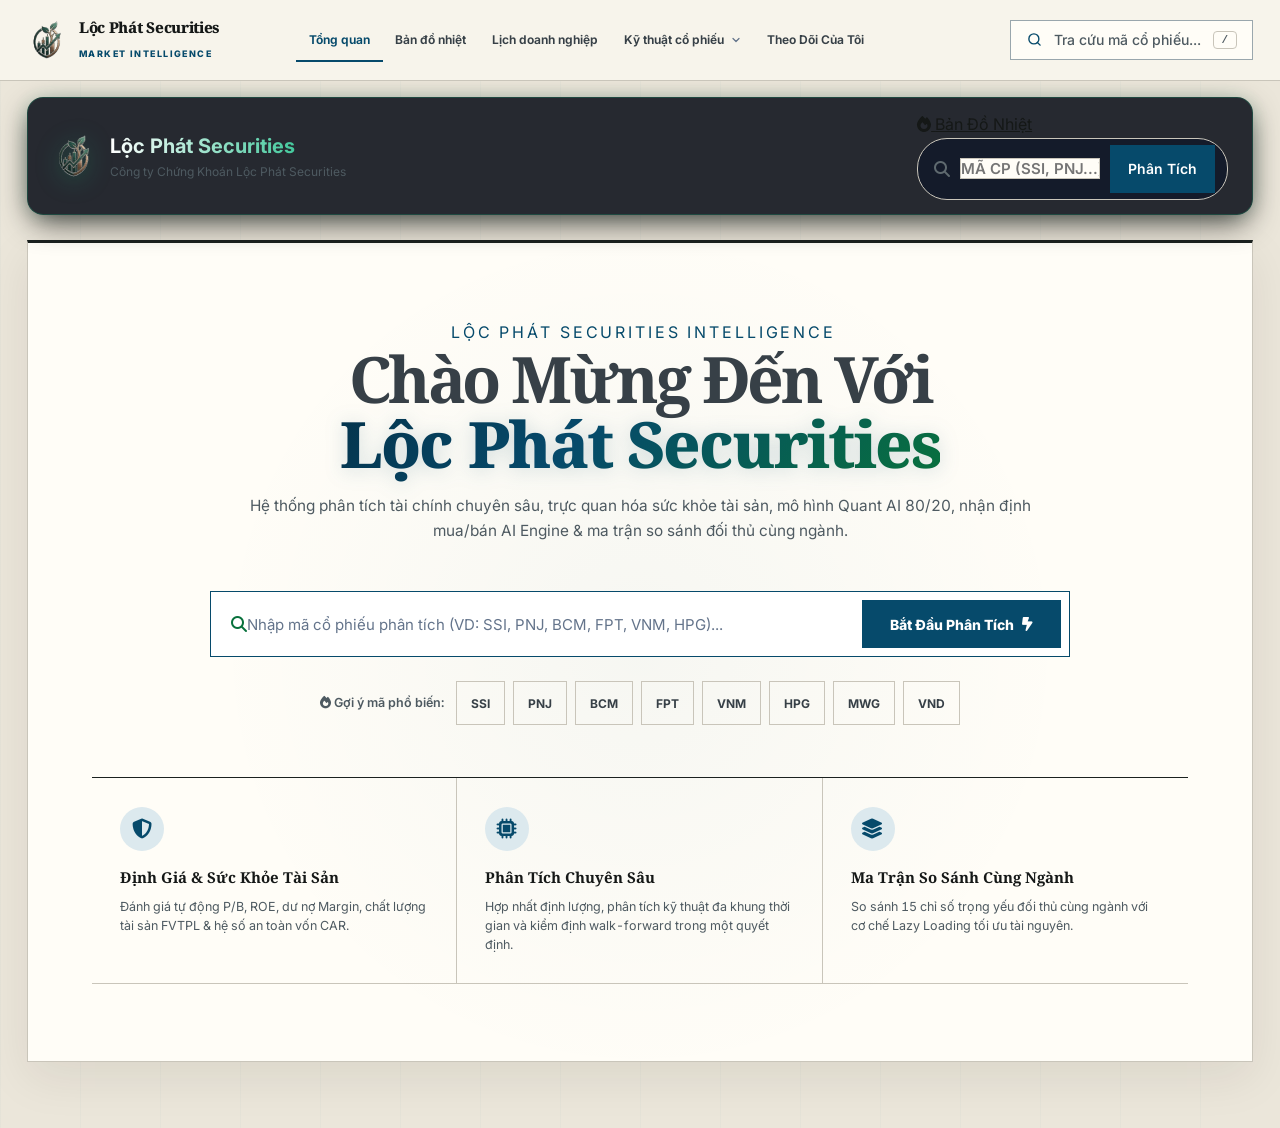
==== commit 26db6556: "feat: nâng cấp công cụ RSI backtest engine, cập nhật UI responsive và giao diện hệ thống" ====
--- a/static/index.html
+++ b/static/index.html
@@ -51,7 +51,7 @@
 <body class="lp-editorial lp-page-analysis is-welcome-page font-sans antialiased min-h-screen">
 
   <!-- Loading Overlay -->
-  <div id="loading" class="loading-overlay">
+  <div id="loading" class="loading-overlay hidden">
     <div class="spinner"></div>
     <div class="loading-text" id="loadingText">Đang tải dữ liệu...</div>
   </div>
@@ -100,7 +100,7 @@
           </span>
 
           <h1 class="welcome-title text-3xl md:text-5xl font-extrabold text-white mb-4 tracking-tight leading-tight">
-            Chào Mừng Đến Với <span class="bg-gradient-to-r from-white via-emerald-400 to-sky-400 bg-clip-text text-transparent inline-block pb-2">Lộc Phát Securities</span>
+            <span class="welcome-lead inline-block">Chào Mừng Đến Với</span> <span class="welcome-brand bg-gradient-to-r from-emerald-400 via-teal-300 to-sky-400 bg-clip-text text-transparent inline-block pb-2">Lộc Phát Securities</span>
           </h1>
 
           <p class="welcome-subtitle text-slate-400 text-sm md:text-base max-w-2xl mx-auto leading-relaxed font-normal">
--- a/static/style.css
+++ b/static/style.css
@@ -1056,21 +1056,28 @@
 }
 
 .loading-overlay {
-  position: fixed;
-  top: 0; left: 0; right: 0; bottom: 0;
-  background: rgba(11, 15, 25, 0.85);
-  backdrop-filter: blur(8px);
-  display: flex;
+  display: none;
+  width: 100%;
+  min-height: clamp(220px, 34dvh, 420px);
+  background: rgba(15, 23, 42, 0.68);
+  border: 1px solid rgba(51, 65, 85, 0.7);
+  border-radius: 18px;
+  backdrop-filter: blur(10px);
   flex-direction: column;
   align-items: center;
   justify-content: center;
-  z-index: 999;
+  padding: clamp(28px, 6dvh, 64px) clamp(16px, 4vw, 32px);
   opacity: 0;
   pointer-events: none;
-  transition: opacity 0.3s;
+  transition: opacity 0.22s ease;
+}
+
+.loading-overlay.hidden {
+  display: none !important;
 }
 
 .loading-overlay.active {
+  display: flex !important;
   opacity: 1;
   pointer-events: auto;
 }
@@ -1093,6 +1100,75 @@
   font-size: 16px;
   font-weight: 600;
   color: var(--primary-emerald);
+}
+
+.loading-subtext {
+  margin-top: 6px;
+  max-width: min(86vw, 520px);
+  padding: 0 20px;
+  text-align: center;
+  font-size: 13px;
+  line-height: 1.5;
+  color: rgba(148, 163, 184, 0.92);
+}
+
+.chart-panel-content {
+  min-height: 360px;
+}
+
+.chart-panel-note {
+  margin: -4px 0 12px;
+  color: #64748b;
+  font-size: 12px;
+  line-height: 1.45;
+}
+
+.chart-host {
+  width: 100%;
+  min-height: 280px;
+}
+
+.chart-insight-grid {
+  display: grid;
+  grid-template-columns: repeat(auto-fit, minmax(min(100%, 8.5rem), 1fr));
+  gap: 8px;
+  margin-bottom: 10px;
+}
+
+.chart-insight-card {
+  border: 1px solid rgba(148, 163, 184, 0.24);
+  background: rgba(248, 250, 252, 0.58);
+  padding: 8px 10px;
+}
+
+.chart-insight-card > span,
+.chart-insight-card > small {
+  display: block;
+  color: #64748b;
+  font-size: 11px;
+  line-height: 1.35;
+}
+
+.chart-insight-card strong {
+  display: block;
+  margin-top: 2px;
+  color: #0f172a;
+  font-size: clamp(15px, 1.2vw, 19px);
+  line-height: 1.2;
+}
+
+.chart-tooltip {
+  display: grid;
+  gap: 3px;
+  padding: 8px 10px;
+  color: #334155;
+  font-size: 12px;
+  line-height: 1.35;
+}
+
+.chart-tooltip strong {
+  color: #0f172a;
+  font-size: 13px;
 }
 
 /* Futuristic Ultra-Minimal AI Hero Core Card */
@@ -2552,6 +2628,18 @@
     text-align: center;
   }
 
+  .loading-subtext {
+    font-size: 12px;
+  }
+
+  .chart-insight-grid {
+    grid-template-columns: 1fr;
+  }
+
+  .chart-panel-content {
+    min-height: 420px;
+  }
+
   .spinner {
     width: 40px;
     height: 40px;
--- a/static/site-nav.css
+++ b/static/site-nav.css
@@ -261,10 +261,10 @@
 .lp-nav-search {
   display: flex;
   align-items: center;
-  gap: 10px;
-  width: min(28vw, 300px);
-  height: 38px;
-  padding: 0 12px;
+  gap: clamp(8px, 1vw, 12px);
+  width: clamp(220px, 22vw, 380px);
+  height: clamp(38px, 4vh, 44px);
+  padding: 0 clamp(10px, 1vw, 16px);
   border: 1px solid #233440;
   background: rgba(13, 22, 31, 0.9);
   color: #7b8e9b;
@@ -287,17 +287,17 @@
   overflow: hidden;
   text-overflow: ellipsis;
   white-space: nowrap;
-  font-size: 12px;
+  font-size: clamp(12px, 0.7vw + 0.45rem, 14px);
   font-weight: 500;
 }
 .lp-nav-search kbd {
   margin-left: auto;
   border: 1px solid #2c3e4a;
   background: rgba(255, 255, 255, 0.06);
-  padding: 2px 6px;
+  padding: 2px clamp(4px, 0.6vw, 8px);
   color: #9cb0bd;
   border-radius: 4px;
-  font-size: 10px;
+  font-size: clamp(10px, 0.5vw + 0.4rem, 11px);
   font-weight: 700;
 }
 
@@ -473,7 +473,7 @@
     max-width: 100%;
     padding: max(10px, env(safe-area-inset-top)) 14px 10px;
     border: 0;
-    border-bottom: 1px solid #203039;
+    border-bottom: 0;
     border-radius: 0;
     background: transparent;
     margin: 0;
--- a/static/editorial.css
+++ b/static/editorial.css
@@ -148,7 +148,7 @@
   min-height: 62px;
   margin: 0 auto;
   padding: 7px 0;
-  grid-template-columns: minmax(190px, auto) minmax(0, 1fr) minmax(210px, 280px);
+  grid-template-columns: minmax(180px, auto) minmax(0, 1fr) clamp(260px, 24vw, 420px);
   gap: clamp(12px, 1.8vw, 30px);
   background: transparent !important;
   border: 0;
@@ -225,13 +225,15 @@
 .lp-editorial .lp-dropdown-item:hover .lp-dropdown-item-sub { color: var(--lp-muted); }
 .lp-editorial .lp-nav-search {
   width: 100%;
+  max-width: clamp(260px, 24vw, 420px);
   min-width: 0;
-  height: 44px;
-  padding: 0 12px;
+  height: clamp(40px, 4.2vh, 46px);
+  padding: 0 clamp(10px, 1.2vw, 16px);
   background: var(--lp-paper-strong);
   border: 1px solid #9aa7ad;
   border-radius: 0;
   color: var(--lp-muted);
+  font-size: clamp(12px, 0.75vw + 0.45rem, 14px);
 }
 .lp-editorial .lp-nav-search:hover {
   color: var(--lp-ink);
@@ -240,10 +242,15 @@
   box-shadow: none;
 }
 .lp-editorial .lp-nav-search-icon { color: var(--lp-navy); }
+.lp-editorial .lp-nav-search span {
+  font-size: clamp(12px, 0.75vw + 0.45rem, 14px);
+}
 .lp-editorial .lp-nav-search kbd {
   background: transparent;
   border-color: var(--lp-line);
   color: var(--lp-muted);
+  font-size: clamp(10px, 0.5vw + 0.4rem, 11px);
+  padding: 2px clamp(4px, 0.6vw, 8px);
 }
 
 .lp-editorial .lp-search-overlay {
@@ -327,11 +334,22 @@
   font-weight: 700 !important;
   line-height: 1.02 !important;
   letter-spacing: -.055em !important;
-}
-.lp-page-analysis .welcome-title span {
-  color: var(--lp-navy) !important;
+  text-wrap: balance;
+}
+.lp-page-analysis .welcome-title .welcome-lead {
+  color: var(--lp-ink-soft) !important;
   background: none !important;
-  -webkit-text-fill-color: currentColor !important;
+  -webkit-text-fill-color: var(--lp-ink-soft) !important;
+  font-weight: 700 !important;
+}
+.lp-page-analysis .welcome-title .welcome-brand {
+  color: var(--lp-navy) !important;
+  background: linear-gradient(135deg, #04334b 0%, #064a6b 40%, #08713c 100%) !important;
+  -webkit-background-clip: text !important;
+  -webkit-text-fill-color: transparent !important;
+  font-weight: 800 !important;
+  letter-spacing: -.03em !important;
+  filter: drop-shadow(0 2px 10px rgba(6, 74, 107, 0.18));
 }
 .lp-page-analysis .welcome-subtitle {
   max-width: 820px !important;
@@ -1196,7 +1214,7 @@
 .lp-page-rrg .border-slate-700 { border-color: var(--lp-line) !important; }
 .lp-page-rrg .rounded-xl,
 .lp-page-rrg .rounded-lg { border-radius: 0 !important; }
-.lp-page-rrg button,
+.lp-page-rrg button:not(#rrgTableBody button),
 .lp-page-rrg select,
 .lp-page-rrg input { min-height: 44px; }
 .lp-page-rrg select,
@@ -1286,17 +1304,17 @@
 }
 .lp-page-rrg .rrg-loading-text { color: var(--lp-ink); text-shadow: none; }
 .lp-page-rrg .rrg-loading-sub { color: var(--lp-muted); }
-.lp-page-rrg .overflow-x-auto {
+.lp-page-rrg .rrg-table-scroll {
   position: relative;
   max-width: 100%;
   overflow-x: auto;
   overscroll-behavior-inline: contain;
   scrollbar-color: var(--lp-navy) var(--lp-paper-muted);
 }
-.lp-page-rrg .overflow-x-auto table { min-width: 760px; color: var(--lp-ink); }
-.lp-page-rrg .overflow-x-auto thead { background: var(--lp-paper-muted) !important; color: var(--lp-muted) !important; }
-.lp-page-rrg .overflow-x-auto th,
-.lp-page-rrg .overflow-x-auto td { border-color: var(--lp-line-soft) !important; }
+.lp-page-rrg .rrg-table-scroll table { min-width: 760px; color: var(--lp-ink); }
+.lp-page-rrg .rrg-table-scroll thead { background: var(--lp-paper-muted) !important; color: var(--lp-muted) !important; }
+.lp-page-rrg .rrg-table-scroll th,
+.lp-page-rrg .rrg-table-scroll td { border-color: var(--lp-line-soft) !important; }
 .lp-page-rrg #rrgTableBody tr { background: var(--lp-paper-strong); }
 .lp-page-rrg #rrgTableBody tr:hover,
 .lp-page-rrg #rrgTableBody tr.bg-emerald-500\/20 {
@@ -1327,15 +1345,67 @@
   border-color: #85c59d !important;
   color: #08713c !important;
 }
-.lp-page-rrg .overflow-x-auto th:first-child,
-.lp-page-rrg .overflow-x-auto td:first-child {
+
+/* Uniform Table Row Action Buttons (Xem, RSI, Pin) */
+.lp-page-rrg #rrgTableBody a,
+.lp-page-rrg #rrgTableBody button {
+  display: inline-flex !important;
+  align-items: center !important;
+  justify-content: center !important;
+  height: 26px !important;
+  min-height: 26px !important;
+  max-height: 26px !important;
+  padding: 0 9px !important;
+  font-size: 11px !important;
+  font-weight: 700 !important;
+  line-height: 1 !important;
+  border-radius: 4px !important;
+  box-sizing: border-box !important;
+  margin: 0 !important;
+  vertical-align: middle !important;
+}
+.lp-page-rrg #rrgTableBody button[data-pin-symbol] {
+  width: 28px !important;
+  min-width: 28px !important;
+  max-width: 28px !important;
+  padding: 0 !important;
+  background: #e5ebed !important;
+  border: 1px solid #9eb0b7 !important;
+  color: #29434e !important;
+  cursor: pointer !important;
+  transition: all 0.15s ease !important;
+}
+.lp-page-rrg #rrgTableBody button[data-pin-symbol]:hover {
+  background: var(--lp-navy-soft) !important;
+  border-color: var(--lp-navy) !important;
+  color: var(--lp-navy) !important;
+}
+.lp-page-rrg #rrgTableBody button[data-pin-symbol].bg-blue-500\/20 {
+  background: var(--lp-navy-soft) !important;
+  border-color: var(--lp-navy) !important;
+  color: var(--lp-navy) !important;
+}
+.lp-page-rrg .rrg-symbol-column,
+.lp-page-rrg .rrg-symbol-cell {
   position: sticky;
   left: 0;
+  width: 132px;
+  min-width: 132px;
+  max-width: 132px;
+  box-sizing: border-box;
   z-index: 2;
   background: var(--lp-paper-strong) !important;
-  box-shadow: 1px 0 var(--lp-line);
-}
-.lp-page-rrg .overflow-x-auto thead th:first-child { z-index: 3; background: var(--lp-paper-muted) !important; }
+  box-shadow: 2px 0 0 var(--lp-line);
+}
+.lp-page-rrg .rrg-symbol-column { z-index: 4; background: var(--lp-paper-muted) !important; }
+.lp-page-rrg .rrg-symbol-cell-inner { min-width: 0; white-space: nowrap; }
+.lp-page-rrg #rrgTableBody tr:hover .rrg-symbol-cell,
+.lp-page-rrg #rrgTableBody tr.bg-emerald-500\/20 .rrg-symbol-cell {
+  background: #e5f3e9 !important;
+}
+.lp-page-rrg #rrgTableBody tr.bg-blue-500\/10 .rrg-symbol-cell {
+  background: #eaf1fb !important;
+}
 
 /* RSI backtest ----------------------------------------------------------- */
 .lp-page-backtest .lp-page-header-wrap,
@@ -1452,8 +1522,12 @@
 }
 .lp-page-backtest #emptyState { color: var(--lp-muted); }
 .lp-page-backtest #emptyState h3 { color: var(--lp-ink) !important; }
-.lp-page-backtest .loading-overlay { background: rgba(248,245,236,.9) !important; }
+.lp-page-backtest .loading-overlay {
+  background: rgba(255,252,244,.92) !important;
+  border: 1px solid var(--lp-line);
+}
 .lp-page-backtest .loading-text { color: var(--lp-ink); }
+.lp-page-backtest .loading-subtext { color: var(--lp-muted); }
 
 /* Responsive system ------------------------------------------------------ */
 @media (max-width: 1535px) {
@@ -1478,7 +1552,7 @@
     justify-content: space-between;
     padding: 6px 0;
     border-top: 0;
-    border-bottom: 1px solid var(--lp-line-strong);
+    border-bottom: 0 !important;
   }
   .lp-editorial .lp-nav-brand {
     min-width: 0;
@@ -1657,7 +1731,7 @@
     padding: 34px 16px !important;
   }
   .lp-page-analysis .welcome-header > span { font-size: 9px !important; }
-  .lp-page-analysis .welcome-title { font-size: clamp(2rem, 11vw, 3.4rem) !important; }
+  .lp-page-analysis .welcome-title { font-size: clamp(1.6rem, 7.5vw, 2.5rem) !important; line-height: 1.15 !important; text-wrap: balance; }
   .lp-page-analysis .welcome-search-box {
     min-height: 0;
     flex-wrap: wrap;
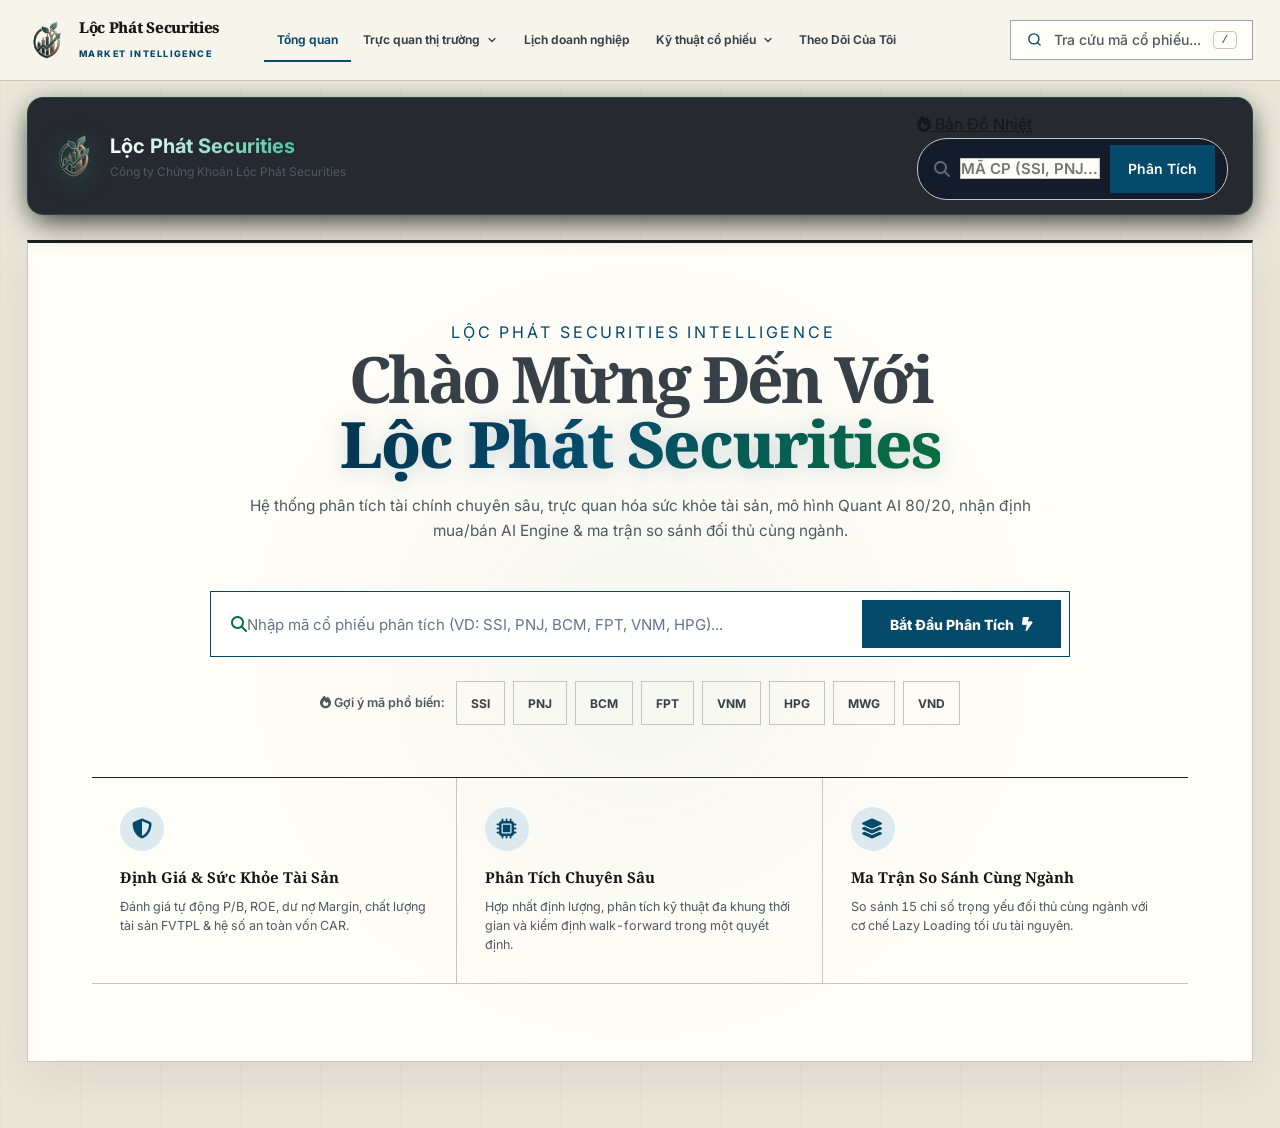
==== commit 1e0ce5af: "feat: cập nhật layout 3x2 bản đồ nhiệt, khắc phục hover dropdown navbar và hoàn thiện giao diện hệ t" ====
--- a/static/index.html
+++ b/static/index.html
@@ -1046,7 +1046,7 @@
     <span class="btn-label">Đầu Trang</span>
   </button>
 
-  <script src="/static/site-nav.js?v=20260808_light_v2"></script>
+  <script src="/static/site-nav.js?v=20260809_market_visuals_v1"></script>
   <script src="/static/app.js?v=20260808_light_v1"></script>
 
 </body>
--- a/static/site-nav.css
+++ b/static/site-nav.css
@@ -118,12 +118,14 @@
   white-space: nowrap !important;
   transition: all 0.18s ease;
 }
-.lp-nav-link:hover {
+.lp-nav-link:hover,
+.lp-nav-dropdown:hover > .lp-dropdown-toggle {
   color: #ffffff;
   background: rgba(255, 255, 255, 0.05);
   border-color: rgba(255, 255, 255, 0.08);
 }
-.lp-nav-link.active {
+.lp-nav-link.active,
+.lp-nav-dropdown.active > .lp-dropdown-toggle {
   color: #ffffff;
   background: linear-gradient(135deg, rgba(34, 201, 151, 0.18) 0%, rgba(16, 185, 129, 0.1) 100%);
   border-color: rgba(34, 201, 151, 0.4);
--- a/static/editorial.css
+++ b/static/editorial.css
@@ -193,12 +193,28 @@
   font-size: 12px;
   font-weight: 650;
 }
+.lp-editorial .lp-dropdown-toggle .lp-caret {
+  color: var(--lp-ink-soft);
+}
 .lp-editorial .lp-nav-link:hover,
-.lp-editorial .lp-nav-link.active {
+.lp-editorial .lp-nav-dropdown:hover > .lp-dropdown-toggle {
+  color: var(--lp-navy);
+  background: transparent;
+  border-color: transparent;
+  box-shadow: none;
+}
+.lp-editorial .lp-nav-dropdown:hover > .lp-dropdown-toggle .lp-caret {
+  color: var(--lp-navy);
+}
+.lp-editorial .lp-nav-link.active,
+.lp-editorial .lp-nav-dropdown.active > .lp-dropdown-toggle {
   color: var(--lp-navy);
   background: transparent;
   border-color: transparent;
   box-shadow: inset 0 -2px var(--lp-navy);
+}
+.lp-editorial .lp-nav-dropdown.active > .lp-dropdown-toggle .lp-caret {
+  color: var(--lp-navy);
 }
 .lp-editorial .lp-nav-pill-badge {
   background: var(--lp-positive);
@@ -1013,6 +1029,7 @@
 .lp-page-heatmap .summary-grid {
   background: var(--lp-paper-strong);
   border-color: var(--lp-line);
+  grid-template-columns: repeat(4, minmax(0, 1fr)) minmax(230px, 1.25fr);
 }
 .lp-page-heatmap .summary-item {
   min-height: 98px;
@@ -1026,7 +1043,46 @@
   font-size: clamp(1.45rem, 2vw, 2.3rem);
 }
 .lp-page-heatmap .summary-score strong { color: var(--lp-warning); }
-.lp-page-heatmap .market-counts span { background: var(--lp-paper-muted); }
+.lp-page-heatmap .market-counts {
+  display: grid;
+  grid-template-columns: repeat(3, 1fr);
+  gap: 5px;
+  padding: 6px 8px;
+  align-content: center;
+}
+.lp-page-heatmap .market-counts span {
+  background: var(--lp-paper-muted);
+  border: 1px solid var(--lp-line-soft);
+  border-radius: 6px;
+  height: 38px;
+  padding: 3px 4px;
+  display: flex;
+  flex-direction: column;
+  align-items: center;
+  justify-content: center;
+  gap: 2px;
+  min-width: 0;
+}
+.lp-page-heatmap .market-counts span b {
+  font-size: 15px;
+  font-weight: 800;
+  line-height: 1;
+  letter-spacing: -0.02em;
+  margin: 0;
+  padding: 0;
+  display: block;
+}
+.lp-page-heatmap .market-counts span small {
+  font-size: 9px;
+  font-weight: 700;
+  line-height: 1;
+  color: var(--lp-muted);
+  letter-spacing: -0.02em;
+  white-space: nowrap;
+  margin: 0;
+  padding: 0;
+  display: block;
+}
 .lp-page-heatmap .controlbar {
   min-height: 64px;
   padding: 10px;
@@ -2972,3 +3028,21 @@
   .lp-page-calendar .calendar-shell,
   .lp-page-rrg > main { width: 100% !important; max-width: none !important; }
 }
+
+/* Remove outer focus ring / box-shadow for all in-page module inputs and selects (excluding nav header search) */
+:not(.lp-search-head) > input:focus,
+:not(.lp-search-head) > input:focus-visible,
+:not(.lp-search-head) > select:focus,
+:not(.lp-search-head) > select:focus-visible,
+:not(.lp-search-head) > textarea:focus,
+:not(.lp-search-head) > textarea:focus-visible,
+.lp-editorial :not(.lp-search-head) input:focus,
+.lp-editorial :not(.lp-search-head) input:focus-visible,
+.lp-editorial :not(.lp-search-head) select:focus,
+.lp-editorial :not(.lp-search-head) select:focus-visible,
+.lp-editorial :not(.lp-search-head) textarea:focus,
+.lp-editorial :not(.lp-search-head) textarea:focus-visible {
+  outline: none !important;
+  box-shadow: none !important;
+}
+
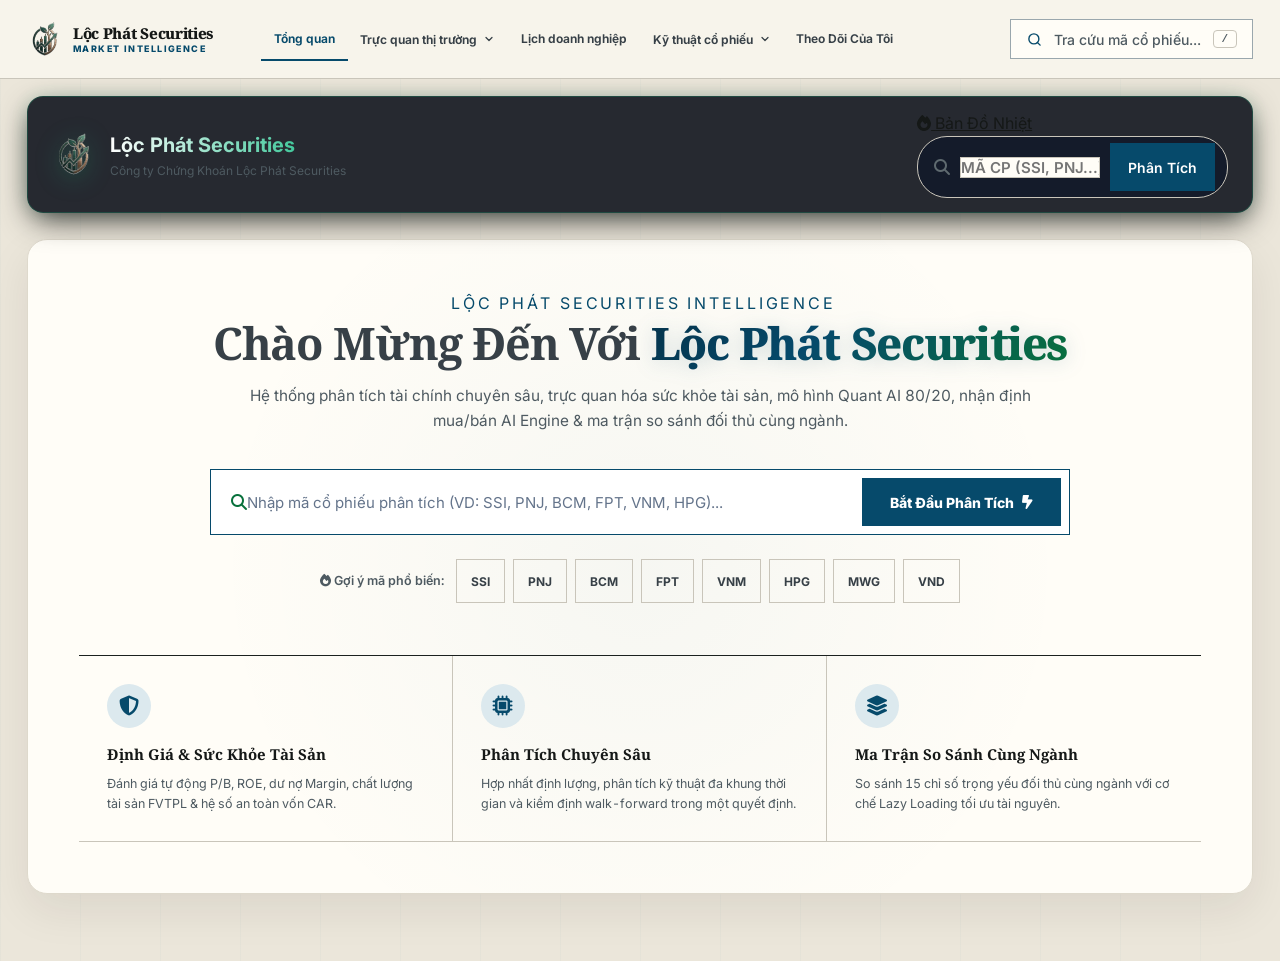
==== commit 081af8ae: "fix(ui): refine calendar action buttons, filters, and brand logo alignment" ====
--- a/static/index.html
+++ b/static/index.html
@@ -164,16 +164,16 @@
 
       <!-- Stock Header Overview -->
       <div class="stock-header-card flex flex-wrap items-center justify-between gap-6 p-6 mb-6 bg-slate-900/70 border border-slate-800/80 rounded-2xl backdrop-blur-xl shadow-xl" id="stockHeader">
-        <div class="stock-title-area">
-          <h1 class="text-3xl font-extrabold text-white flex flex-wrap items-center gap-3">
+        <div class="stock-title-area flex flex-col gap-1.5">
+          <div class="flex flex-wrap items-center gap-3">
             <div id="companyLogoWrapper" class="company-logo-wrapper">
               <img id="companyLogo" class="company-logo" src="" alt="">
               <div id="companyLogoFallback" class="company-logo-fallback">
                 <span id="companyLogoInitials">--</span>
               </div>
             </div>
-            <span id="displaySymbol">---</span>
-            <span class="exchange-badge text-xs font-bold bg-sky-500/20 text-sky-400 border border-sky-500/40 px-3 py-1 rounded-md uppercase" id="displayExchange">HOSE</span>
+            <h1 class="stock-symbol-title text-3xl font-extrabold text-white" id="displaySymbol">---</h1>
+            <span class="exchange-badge" id="displayExchange">HOSE</span>
             <div style="position:relative;display:inline-block;">
               <button class="wl-toggle-btn" id="watchlistToggleBtn" type="button" style="display:none;">☆ Thêm vào theo dõi</button>
               <div class="wl-inline-confirm" id="watchlistInlineConfirm">
@@ -184,8 +184,8 @@
                 </div>
               </div>
             </div>
-          </h1>
-          <div class="organ-name text-sm text-slate-400 mt-1 font-medium" id="displayOrganName">Vui lòng nhập hoặc chọn mã cổ phiếu để bắt đầu phân tích</div>
+          </div>
+          <div class="organ-name text-sm text-slate-400 font-medium" id="displayOrganName">Vui lòng nhập hoặc chọn mã cổ phiếu để bắt đầu phân tích</div>
         </div>
 
         <div class="header-badges flex items-center gap-4 flex-wrap">
@@ -912,9 +912,9 @@
             </div>
             
             <div style="display: flex; align-items: center; gap: 10px; flex-wrap: wrap;">
-              <div class="peer-add-input-group" style="display: flex; gap: 8px; align-items: center;">
-                <input type="text" id="addPeerInput" class="peer-input-field" placeholder="+ THÊM MÃ ĐỐI THỦ (VD: VND)..." style="width: 210px; height: 36px; padding: 0 12px; font-size: 12px; font-weight: 600; text-transform: uppercase; background: var(--lp-paper); border: 1px solid var(--lp-line-strong); border-radius: 4px; color: var(--lp-ink);">
-                <button class="btn-peer-add" type="button" onclick="handleAddPeerSymbol()" style="height: 36px; padding: 0 16px; font-size: 12px; font-weight: 700; background: var(--lp-navy); color: #ffffff; border: 1px solid var(--lp-navy-deep); border-radius: 4px; cursor: pointer; display: inline-flex; align-items: center; gap: 6px; transition: all 0.2s ease;">
+              <div class="peer-add-input-group" style="display: inline-flex; align-items: center; background: var(--lp-paper-strong); border: 1px solid var(--lp-line); border-radius: 8px; overflow: hidden; box-shadow: 0 1px 3px rgba(0,0,0,0.04);">
+                <input type="text" id="addPeerInput" class="peer-input-field" placeholder="+ Thêm mã đối thủ (VD: VND)..." style="width: 210px; height: 36px; padding: 0 12px; font-size: 12px; font-weight: 600; text-transform: uppercase; background: transparent; border: none; outline: none; color: var(--lp-ink);">
+                <button class="btn-peer-add" type="button" onclick="handleAddPeerSymbol()" style="height: 36px; padding: 0 16px; font-size: 12px; font-weight: 700; background: var(--lp-navy); color: #ffffff; border: none; cursor: pointer; display: inline-flex; align-items: center; gap: 6px; transition: all 0.2s ease;">
                   <i class="fa-solid fa-plus"></i> Thêm
                 </button>
               </div>
--- a/static/style.css
+++ b/static/style.css
@@ -1056,13 +1056,18 @@
 }
 
 .loading-overlay {
+  position: fixed;
+  top: 0;
+  left: 0;
+  right: 0;
+  bottom: 0;
+  width: 100vw;
+  height: 100vh;
+  z-index: 100000;
   display: none;
-  width: 100%;
-  min-height: clamp(220px, 34dvh, 420px);
-  background: rgba(15, 23, 42, 0.68);
-  border: 1px solid rgba(51, 65, 85, 0.7);
-  border-radius: 18px;
-  backdrop-filter: blur(10px);
+  background: rgba(15, 23, 42, 0.75);
+  backdrop-filter: blur(12px);
+  -webkit-backdrop-filter: blur(12px);
   flex-direction: column;
   align-items: center;
   justify-content: center;
--- a/static/site-nav.css
+++ b/static/site-nav.css
@@ -41,7 +41,7 @@
 .lp-nav-brand {
   display: flex;
   align-items: center;
-  gap: 12px;
+  gap: 10px;
   color: inherit;
   text-decoration: none;
   white-space: nowrap;
@@ -53,11 +53,13 @@
   display: flex;
   align-items: center;
   justify-content: center;
+  flex-shrink: 0;
 }
 .lp-nav-brand img {
-  width: 42px;
-  height: 42px;
+  width: 36px;
+  height: 36px;
   object-fit: contain;
+  display: block;
   filter: drop-shadow(0 2px 10px rgba(16, 185, 129, 0.45));
   transition: all 0.25s cubic-bezier(0.4, 0, 0.2, 1);
 }
@@ -68,19 +70,26 @@
   position: absolute;
   bottom: 0;
   right: 0;
-  width: 9px;
-  height: 9px;
+  width: 8px;
+  height: 8px;
   background: #10b981;
   border: 2px solid #080d12;
   border-radius: 50%;
   box-shadow: 0 0 8px #10b981;
 }
+.lp-nav-brand-text {
+  display: flex;
+  flex-direction: column;
+  justify-content: center;
+}
 .lp-nav-brand-text strong {
   display: block;
   font-size: 15px;
   font-weight: 800;
+  line-height: 1.15;
   letter-spacing: -0.01em;
   color: #ffffff;
+  margin: 0;
 }
 .lp-brand-badge {
   display: inline-block;
@@ -93,7 +102,8 @@
   padding: 1px 6px;
   border-radius: 4px;
   border: 1px solid rgba(53, 212, 164, 0.25);
-  margin-top: 1px;
+  margin-top: 2px;
+  line-height: 1;
 }
 
 /* Desktop Links */
--- a/static/watchlist-shared.css
+++ b/static/watchlist-shared.css
@@ -12,12 +12,16 @@
   border: 1px solid #34464e;
   background: #10191e;
   color: #dce7ea;
-  font: 700 12px 'Inter', sans-serif;
+  font-family: 'Inter', system-ui, -apple-system, sans-serif;
+  font-size: 12px;
+  font-weight: 600;
+  letter-spacing: 0.01em;
+  line-height: 1.2;
   cursor: pointer;
   margin-left: 8px;
   vertical-align: middle;
   white-space: nowrap;
-  border-radius: 4px;
+  border-radius: 6px;
   transition: all 0.2s;
 }
 .wl-toggle-btn:hover {
@@ -38,57 +42,79 @@
 .wl-inline-confirm {
   display: none;
   position: absolute;
-  top: 100%;
+  top: calc(100% + 8px);
   left: 0;
-  z-index: 100;
-  margin-top: 4px;
-  padding: 12px 16px;
-  background: #0e1519;
-  border: 1px solid #29383f;
-  font-size: 12px;
-  color: #8c9aa1;
-  min-width: 220px;
-  border-radius: 4px;
-  box-shadow: 0 10px 30px rgba(0, 0, 0, 0.5);
+  z-index: 200;
+  min-width: 230px;
+  padding: 14px 16px;
+  background: var(--lp-paper-strong, #fffdf7) !important;
+  border: 1px solid var(--lp-line, #c9c5ba) !important;
+  border-radius: 12px !important;
+  box-shadow: 0 14px 36px rgba(35, 31, 24, 0.16) !important;
+  font-family: 'Inter', system-ui, -apple-system, sans-serif !important;
+  color: var(--lp-ink, #151817) !important;
 }
 .wl-inline-confirm.open {
   display: block;
 }
 .wl-inline-confirm p {
   margin: 0 0 10px;
-  font-weight: 700;
+  font-family: 'Inter', system-ui, -apple-system, sans-serif !important;
+  font-size: 12px !important;
+  font-weight: 600 !important;
+  color: var(--lp-ink, #151817) !important;
 }
 .wl-inline-confirm-actions {
   display: flex;
   gap: 8px;
 }
 .wl-inline-confirm-actions button {
-  padding: 6px 14px;
-  font-size: 11px;
-  font-weight: 800;
-  cursor: pointer;
-  border-radius: 4px;
+  padding: 6px 14px !important;
+  font-family: 'Inter', system-ui, -apple-system, sans-serif !important;
+  font-size: 11px !important;
+  font-weight: 700 !important;
+  border-radius: 6px !important;
+  cursor: pointer !important;
+  transition: all 0.15s ease !important;
+}
+#watchlistConfirmYes {
+  background: #be2d2a !important;
+  color: #ffffff !important;
+  border: none !important;
+  box-shadow: 0 2px 6px rgba(190, 45, 42, 0.25) !important;
+}
+#watchlistConfirmYes:hover {
+  background: #9f2422 !important;
+}
+#watchlistConfirmNo {
+  background: var(--lp-paper-muted, #f0ebdf) !important;
+  color: var(--lp-ink-soft, #374047) !important;
+  border: 1px solid var(--lp-line, #c9c5ba) !important;
+}
+#watchlistConfirmNo:hover {
+  background: var(--lp-line-soft, #ded9cc) !important;
 }
 
 .wl-page-toast {
   position: fixed;
   bottom: 24px;
   right: 24px;
-  z-index: 9999;
+  z-index: 100000;
   padding: 12px 20px;
-  font: 800 12px 'Inter', sans-serif;
-  color: #fff;
-  background: #0e1519;
-  border: 1px solid #2acb9b;
-  color: #35d2a0;
-  box-shadow: 0 8px 30px rgba(0, 0, 0, 0.5);
-  animation: wl-toast-in 0.3s ease;
+  font-family: 'Inter', system-ui, -apple-system, sans-serif !important;
+  font-size: 13px !important;
+  font-weight: 600 !important;
+  color: var(--lp-navy, #064a6b) !important;
+  background: var(--lp-paper-strong, #fffdf7) !important;
+  border: 1px solid var(--lp-navy-soft, #a8c5d0) !important;
+  border-left: 4px solid var(--lp-positive, #08713c) !important;
+  border-radius: 10px !important;
+  box-shadow: 0 12px 36px rgba(35, 31, 24, 0.14) !important;
   pointer-events: none;
-  border-radius: 6px;
 }
 .wl-page-toast.error {
-  border-color: #f43f5e;
-  color: #f43f5e;
+  border-left-color: #be2d2a !important;
+  color: #be2d2a !important;
 }
 .wl-page-toast.fadeout {
   animation: wl-toast-out 0.3s ease forwards;
--- a/static/editorial.css
+++ b/static/editorial.css
@@ -157,10 +157,16 @@
   color: var(--lp-ink);
 }
 
-.lp-editorial .lp-nav-brand { color: var(--lp-ink); }
+.lp-editorial .lp-nav-brand {
+  display: flex;
+  align-items: center;
+  gap: 10px;
+  color: var(--lp-ink);
+}
 .lp-editorial .lp-nav-brand img {
-  width: 40px;
-  height: 40px;
+  width: 36px;
+  height: 36px;
+  display: block;
   filter: none;
 }
 .lp-editorial .lp-nav-brand-pulse {
@@ -168,11 +174,18 @@
   border-color: var(--lp-paper);
   box-shadow: none;
 }
+.lp-editorial .lp-nav-brand-text {
+  display: flex;
+  flex-direction: column;
+  justify-content: center;
+}
 .lp-editorial .lp-nav-brand-text strong {
   color: var(--lp-ink);
   font-family: var(--lp-serif);
   font-size: 15px;
+  line-height: 1.15;
   letter-spacing: -.02em;
+  margin: 0;
 }
 .lp-editorial .lp-brand-badge {
   margin-top: 2px;
@@ -182,6 +195,7 @@
   border-radius: 0;
   color: var(--lp-navy);
   letter-spacing: .16em;
+  line-height: 1;
 }
 .lp-editorial .lp-nav-links { gap: 0; }
 .lp-editorial .lp-nav-link {
@@ -312,16 +326,15 @@
 }
 .lp-page-analysis #welcomeState { margin: clamp(10px, 2vw, 28px) 0 !important; }
 .lp-page-analysis .welcome-glow-card {
-  min-height: min(760px, calc(100dvh - 128px));
+  min-height: auto;
   display: flex;
   flex-direction: column;
   justify-content: center;
-  padding: clamp(30px, 6vw, 96px) clamp(18px, 5vw, 88px) !important;
+  padding: clamp(24px, 4vw, 56px) clamp(18px, 4vw, 56px) !important;
   overflow: hidden;
   background: var(--lp-paper-strong) !important;
-  border: 1px solid var(--lp-line) !important;
-  border-top: 3px solid var(--lp-line-strong) !important;
-  border-radius: 0 !important;
+  border: 1px solid var(--lp-line-soft) !important;
+  border-radius: 20px !important;
   box-shadow: var(--lp-shadow) !important;
 }
 .lp-page-analysis .welcome-ring-bg {
@@ -332,7 +345,7 @@
   opacity: .45;
   background: radial-gradient(circle, rgba(6,74,107,.08), transparent 68%) !important;
 }
-.lp-page-analysis .welcome-header { margin-bottom: clamp(24px, 4vw, 48px) !important; }
+.lp-page-analysis .welcome-header { margin-bottom: clamp(20px, 3vw, 36px) !important; }
 .lp-page-analysis .welcome-header > span {
   padding: 6px 0 !important;
   color: var(--lp-navy) !important;
@@ -342,14 +355,14 @@
   letter-spacing: .18em !important;
 }
 .lp-page-analysis .welcome-title {
-  max-width: 1100px;
-  margin: 0 auto 18px !important;
+  max-width: 900px;
+  margin: 0 auto 16px !important;
   color: var(--lp-ink) !important;
   font-family: var(--lp-serif);
-  font-size: clamp(2.2rem, 5vw, 5.8rem) !important;
+  font-size: clamp(1.8rem, 3.5vw, 3.2rem) !important;
   font-weight: 700 !important;
-  line-height: 1.02 !important;
-  letter-spacing: -.055em !important;
+  line-height: 1.15 !important;
+  letter-spacing: -.03em !important;
   text-wrap: balance;
 }
 .lp-page-analysis .welcome-title .welcome-lead {
@@ -438,15 +451,32 @@
   border-radius: 0 !important;
   box-shadow: var(--lp-shadow) !important;
 }
-.lp-page-analysis .stock-title-area h1 {
+.lp-page-analysis .stock-title-area h1,
+.lp-page-analysis .stock-symbol-title {
   color: var(--lp-ink) !important;
   font-family: var(--lp-serif);
-  font-size: clamp(2rem, 3.6vw, 4.5rem) !important;
-  line-height: 1;
-  letter-spacing: -.045em;
+  font-size: clamp(2rem, 3vw, 3.2rem) !important;
+  line-height: 1.1;
+  letter-spacing: -.03em;
 }
 .lp-page-analysis .company-logo-wrapper { flex: 0 0 auto; }
-.lp-page-analysis .exchange-badge,
+.lp-page-analysis .exchange-badge {
+  font-family: 'Inter', system-ui, -apple-system, sans-serif !important;
+  font-size: 11px !important;
+  font-weight: 700 !important;
+  letter-spacing: 0.05em !important;
+  text-transform: uppercase !important;
+  padding: 4px 10px !important;
+  border-radius: 6px !important;
+  background: var(--lp-navy-soft) !important;
+  color: var(--lp-navy) !important;
+  border: 1px solid #a8c5d0 !important;
+  display: inline-flex !important;
+  align-items: center !important;
+  justify-content: center !important;
+  line-height: 1.2 !important;
+  vertical-align: middle !important;
+}
 .lp-page-analysis .status-tag,
 .lp-page-analysis .ref-pill {
   border-radius: 0 !important;
@@ -456,33 +486,73 @@
   display: grid !important;
   grid-template-columns: repeat(3, minmax(90px, 1fr));
   gap: 0 !important;
-  border: 1px solid var(--lp-line);
+  border: 1px solid var(--lp-line-soft) !important;
+  border-radius: 12px !important;
+  background: var(--lp-paper-strong) !important;
+  overflow: hidden !important;
 }
 .lp-page-analysis .badge-item {
   min-width: 0 !important;
-  padding: 14px 16px !important;
+  padding: 12px 18px !important;
   background: transparent !important;
   border: 0 !important;
-  border-right: 1px solid var(--lp-line) !important;
-  border-radius: 0 !important;
+  border-right: 1px solid var(--lp-line-soft) !important;
 }
 .lp-page-analysis .badge-item:last-child { border-right: 0 !important; }
-.lp-page-analysis .badge-label { color: var(--lp-muted) !important; }
-.lp-page-analysis .badge-value { color: var(--lp-ink) !important; }
+.lp-page-analysis .badge-label {
+  color: var(--lp-muted) !important;
+  font-family: 'Inter', system-ui, -apple-system, sans-serif !important;
+  font-size: 11px !important;
+  font-weight: 600 !important;
+  text-transform: uppercase !important;
+  letter-spacing: 0.04em !important;
+}
+.lp-page-analysis .badge-value {
+  color: var(--lp-ink) !important;
+  font-family: 'Inter', system-ui, -apple-system, sans-serif !important;
+  font-variant-numeric: tabular-nums lining-nums !important;
+  font-size: 1.25rem !important;
+  font-weight: 800 !important;
+  letter-spacing: -0.02em !important;
+  margin-top: 2px !important;
+}
 .lp-page-analysis .price-metric {
-  align-self: stretch;
+  align-self: center;
   display: flex;
   flex-direction: column;
   justify-content: center;
-  padding-left: clamp(18px, 2vw, 36px);
-  border-left: 2px solid var(--lp-navy);
+  padding: 14px 22px !important;
+  background: linear-gradient(135deg, rgba(6, 74, 107, 0.06) 0%, rgba(8, 113, 60, 0.05) 100%) !important;
+  border: 1px solid rgba(6, 74, 107, 0.18) !important;
+  border-left: 4px solid var(--lp-navy) !important;
+  border-radius: 12px !important;
   text-align: left !important;
-  background: var(--lp-paper-muted) !important;
-  border-color: var(--lp-line) !important;
-  border-left-color: var(--lp-navy) !important;
-}
-.lp-page-analysis .current-price { color: var(--lp-navy) !important; font-size: clamp(2rem, 3vw, 3.6rem) !important; }
-.lp-page-analysis .price-label { color: var(--lp-muted) !important; }
+  box-shadow: 0 4px 14px rgba(6, 74, 107, 0.04) !important;
+}
+.lp-page-analysis .current-price {
+  color: var(--lp-navy) !important;
+  font-family: 'Inter', -apple-system, BlinkMacSystemFont, system-ui, sans-serif !important;
+  font-variant-numeric: tabular-nums lining-nums !important;
+  font-size: clamp(2.2rem, 3.2vw, 3.4rem) !important;
+  font-weight: 800 !important;
+  letter-spacing: -0.03em !important;
+  line-height: 1.1 !important;
+  display: flex !important;
+  align-items: baseline !important;
+  gap: 6px !important;
+}
+.lp-page-analysis .current-price small {
+  font-size: 0.85rem !important;
+  font-weight: 700 !important;
+  color: var(--lp-muted) !important;
+  letter-spacing: 0.02em !important;
+}
+.lp-page-analysis .price-label {
+  color: var(--lp-muted) !important;
+  font-family: 'Inter', system-ui, -apple-system, sans-serif !important;
+  font-size: 12px !important;
+  font-weight: 500 !important;
+}
 .lp-page-analysis #globalAsOfBar {
   background: var(--lp-paper-muted) !important;
   border-color: var(--lp-line) !important;
@@ -581,20 +651,66 @@
   scrollbar-color: var(--lp-navy) var(--lp-paper-muted);
 }
 .lp-page-analysis #trendTableContainer .data-table th:first-child,
-.lp-page-analysis #trendTableContainer .data-table td:first-child,
-.lp-page-analysis .peer-table th:first-child,
-.lp-page-analysis .peer-table td:first-child {
+.lp-page-analysis #trendTableContainer .data-table td:first-child {
   background: var(--lp-paper-strong) !important;
 }
-.lp-page-analysis .loading-overlay { background: rgba(248,245,236,.9) !important; }
+.lp-page-analysis .loading-overlay {
+  position: fixed !important;
+  top: 0 !important;
+  left: 0 !important;
+  right: 0 !important;
+  bottom: 0 !important;
+  width: 100vw !important;
+  height: 100vh !important;
+  z-index: 100000 !important;
+  background: rgba(248,245,236,.88) !important;
+  backdrop-filter: blur(12px) !important;
+  -webkit-backdrop-filter: blur(12px) !important;
+}
 .lp-page-analysis .loading-text { color: var(--lp-ink) !important; }
 .lp-page-analysis .wl-toggle-btn {
-  min-height: 44px;
-  padding: 0 14px;
+  font-family: 'Inter', system-ui, -apple-system, sans-serif !important;
+  font-size: 12px !important;
+  font-weight: 600 !important;
+  letter-spacing: 0.01em !important;
+  line-height: 1.2 !important;
+  padding: 6px 14px !important;
+  min-height: 34px !important;
+  border-radius: 8px !important;
   background: var(--lp-navy) !important;
   border: 1px solid var(--lp-navy-deep) !important;
-  border-radius: 0 !important;
-  color: #fff !important;
+  color: #ffffff !important;
+  display: inline-flex !important;
+  align-items: center !important;
+  gap: 6px !important;
+  cursor: pointer !important;
+  white-space: nowrap !important;
+  transition: all 0.2s cubic-bezier(0.16, 1, 0.3, 1) !important;
+}
+.lp-page-analysis .wl-toggle-btn:hover {
+  background: #064a6b !important;
+  border-color: #08618c !important;
+  color: #ffffff !important;
+}
+.lp-page-analysis .wl-toggle-btn.watching {
+  background: rgba(16, 185, 129, 0.14) !important;
+  border-color: rgba(16, 185, 129, 0.4) !important;
+  color: #047857 !important;
+  font-weight: 700 !important;
+}
+.lp-page-analysis .wl-toggle-btn.watching:hover {
+  background: rgba(239, 68, 68, 0.14) !important;
+  border-color: rgba(239, 68, 68, 0.4) !important;
+  color: #dc2626 !important;
+}
+.lp-page-analysis .wl-inline-confirm {
+  background: var(--lp-paper-strong) !important;
+  border: 1px solid var(--lp-line) !important;
+  border-radius: 12px !important;
+  box-shadow: 0 14px 36px rgba(35, 31, 24, 0.16) !important;
+}
+.lp-page-analysis .wl-inline-confirm p {
+  color: var(--lp-ink) !important;
 }
 .lp-page-analysis #sectorDetailMetricsRow > div,
 .lp-page-analysis .dash-tab-bar,
@@ -718,14 +834,19 @@
 .lp-page-watchlist .wl-kpis > div:nth-child(4) strong,
 .lp-page-calendar .calendar-kpis > div:nth-child(2) strong { color: var(--lp-navy); }
 .lp-page-calendar .calendar-kpis > div:nth-child(3) strong { color: var(--lp-warning); }
-.lp-page-watchlist .wl-filter,
+.lp-page-watchlist .wl-filter {
+  min-width: 0;
+  background: var(--lp-paper-strong);
+  border-color: var(--lp-line);
+  border-radius: 0;
+  gap: 12px;
+}
 .lp-page-calendar .calendar-filter {
   min-width: 0;
   background: var(--lp-paper-strong);
   border-color: var(--lp-line);
-  border-radius: 0;
-}
-.lp-page-watchlist .wl-filter { gap: 12px; }
+  border-radius: 12px;
+}
 .lp-page-watchlist .wl-suggest-dropdown {
   background: #fffdf7 !important;
   border-color: #aeb8b7 !important;
@@ -742,37 +863,57 @@
 .lp-page-watchlist .symbol-filter,
 .lp-page-calendar .symbol-filter { color: var(--lp-muted); }
 .lp-page-watchlist .symbol-filter input,
-.lp-page-watchlist .wl-select,
-.lp-page-calendar .symbol-filter input,
-.lp-page-calendar select {
+.lp-page-watchlist .wl-select {
   min-height: 44px;
   background: #fff;
   border-color: #aeb4b1;
   border-radius: 0;
   color: var(--lp-ink);
 }
-.lp-page-watchlist .segmented,
-.lp-page-calendar .segmented,
-.lp-page-calendar .view-segmented {
+.lp-page-calendar .symbol-filter input,
+.lp-page-calendar select {
+  min-height: 2.4rem;
+  background: #fff;
+  border-color: #d1cbbe;
+  border-radius: 8px;
+  color: var(--lp-ink);
+}
+.lp-page-watchlist .segmented {
   background: var(--lp-paper-muted);
   border-color: var(--lp-line);
   border-radius: 0;
 }
-.lp-page-watchlist .segmented button,
-.lp-page-calendar .segmented button,
-.lp-page-calendar .view-segmented button {
+.lp-page-calendar .segmented,
+.lp-page-calendar .view-segmented {
+  background: #ebe6d9;
+  border-color: #d4cebe;
+  border-radius: 10px;
+}
+.lp-page-watchlist .segmented button {
   min-height: 44px;
   background: transparent;
   border-color: var(--lp-line);
   color: var(--lp-muted);
 }
-.lp-page-watchlist .segmented button.active,
-.lp-page-calendar .segmented button.active,
-.lp-page-calendar .view-segmented button.active {
+.lp-page-calendar .segmented button,
+.lp-page-calendar .view-segmented button {
+  min-height: 2.15rem;
+  background: transparent;
+  border-color: transparent;
+  color: #526066;
+}
+.lp-page-watchlist .segmented button.active {
   background: var(--lp-navy);
   border-color: var(--lp-navy);
   color: #fff;
   box-shadow: none;
+}
+.lp-page-calendar .segmented button.active,
+.lp-page-calendar .view-segmented button.active {
+  background: #07577a;
+  border-color: #07577a;
+  color: #fff;
+  box-shadow: 0 2px 6px rgba(7, 87, 122, 0.25);
 }
 .lp-page-watchlist .wl-table-wrap {
   max-width: 100%;
@@ -904,13 +1045,10 @@
 }
 .lp-page-calendar .date-tabs button.active { color: var(--lp-navy); border-color: var(--lp-navy); }
 .lp-page-calendar .refresh-icon-btn {
-  min-height: 44px;
-  background: var(--lp-paper-strong);
-  border-color: var(--lp-line);
-  border-radius: 0;
-  color: var(--lp-ink-soft);
-}
-.lp-page-calendar .refresh-icon-btn:hover { color: var(--lp-navy); border-color: var(--lp-navy); background: #fff; }
+  min-height: 2.5rem;
+  border-radius: 8px;
+}
+.lp-page-calendar .refresh-icon-btn:hover { color: #054562; }
 .lp-page-calendar .countdown-banner {
   background: var(--lp-navy-soft);
   border-color: #a8c5d0;
@@ -2267,25 +2405,19 @@
 
 /* Fix alternating row colors and Period column pitch-black (#0f172a) bug */
 .lp-page-analysis #trendTableContainer .data-table tbody tr:nth-child(even) td,
-.lp-page-analysis #trendTableContainer .data-table tbody tr:nth-child(even) td:first-child,
-.lp-page-analysis .peer-table tbody tr:nth-child(even) td,
-.lp-page-analysis .peer-table tbody tr:nth-child(even) td:first-child {
+.lp-page-analysis #trendTableContainer .data-table tbody tr:nth-child(even) td:first-child {
   background: var(--lp-paper-muted) !important;
   color: var(--lp-ink) !important;
 }
 
 .lp-page-analysis #trendTableContainer .data-table tbody tr:nth-child(odd) td,
-.lp-page-analysis #trendTableContainer .data-table tbody tr:nth-child(odd) td:first-child,
-.lp-page-analysis .peer-table tbody tr:nth-child(odd) td,
-.lp-page-analysis .peer-table tbody tr:nth-child(odd) td:first-child {
+.lp-page-analysis #trendTableContainer .data-table tbody tr:nth-child(odd) td:first-child {
   background: var(--lp-paper-strong) !important;
   color: var(--lp-ink) !important;
 }
 
 .lp-page-analysis #trendTableContainer .data-table tbody tr:hover td,
-.lp-page-analysis #trendTableContainer .data-table tbody tr:hover td:first-child,
-.lp-page-analysis .peer-table tbody tr:hover td,
-.lp-page-analysis .peer-table tbody tr:hover td:first-child {
+.lp-page-analysis #trendTableContainer .data-table tbody tr:hover td:first-child {
   background: #edf5ed !important;
   color: var(--lp-ink) !important;
 }
@@ -2339,19 +2471,58 @@
 .lp-page-analysis .peer-control-bar {
   background: var(--lp-paper-muted) !important;
   border: 1px solid var(--lp-line) !important;
-  border-radius: var(--lp-radius) !important;
+  border-radius: 12px !important;
+}
+.lp-page-analysis .peer-add-input-group {
+  display: inline-flex !important;
+  align-items: center !important;
+  background: var(--lp-paper-strong) !important;
+  border: 1px solid var(--lp-line) !important;
+  border-radius: 8px !important;
+  overflow: hidden !important;
+  box-shadow: 0 1px 3px rgba(0, 0, 0, 0.04) !important;
+  transition: all 0.2s ease !important;
+}
+.lp-page-analysis .peer-add-input-group:focus-within {
+  border-color: var(--lp-navy) !important;
+  box-shadow: 0 0 0 3px rgba(6, 74, 107, 0.12) !important;
+}
+.lp-page-analysis .peer-input-field,
+.lp-page-analysis #addPeerInput {
+  background: transparent !important;
+  border: none !important;
+  outline: none !important;
+  box-shadow: none !important;
+  color: var(--lp-ink) !important;
+  font-family: 'Inter', system-ui, -apple-system, sans-serif !important;
+  font-size: 12px !important;
+  font-weight: 600 !important;
+  padding: 0 12px !important;
+  height: 36px !important;
+}
+.lp-page-analysis .peer-input-field::placeholder,
+.lp-page-analysis #addPeerInput::placeholder {
+  color: var(--lp-muted) !important;
+  font-weight: 500 !important;
 }
 .lp-page-analysis .btn-peer-add {
+  height: 36px !important;
+  padding: 0 16px !important;
   background: var(--lp-navy) !important;
   color: #ffffff !important;
-  border: 1px solid var(--lp-navy-deep) !important;
+  border: none !important;
+  font-family: 'Inter', system-ui, -apple-system, sans-serif !important;
+  font-size: 12px !important;
   font-weight: 700 !important;
-  border-radius: 4px !important;
-  box-shadow: none !important;
+  border-radius: 0 !important;
+  cursor: pointer !important;
+  display: inline-flex !important;
+  align-items: center !important;
+  gap: 6px !important;
   transition: background-color 0.2s ease !important;
 }
 .lp-page-analysis .btn-peer-add:hover {
-  background: #074a68 !important;
+  background: #04334b !important;
 }
 .lp-page-analysis .btn-force-refresh {
   background: var(--lp-paper) !important;
@@ -2582,11 +2753,103 @@
   background: var(--lp-paper-muted) !important;
   border-color: var(--lp-line) !important;
 }
+.lp-page-analysis .trend-data-table thead { background: var(--lp-paper-muted) !important; }
+
+/* Peer Comparison Table — Unified Editorial Theme */
+.lp-page-analysis .peer-table-container {
+  border: 1px solid var(--lp-line) !important;
+  border-radius: 12px !important;
+  overflow: hidden !important;
+  background: var(--lp-paper-strong) !important;
+  box-shadow: 0 4px 16px rgba(35, 31, 24, 0.04) !important;
+}
+
+.lp-page-analysis .peer-table {
+  width: 100% !important;
+  border-collapse: collapse !important;
+  background: var(--lp-paper-strong) !important;
+  color: var(--lp-ink) !important;
+}
+
+.lp-page-analysis .peer-table thead tr {
+  background: var(--lp-paper-muted, #f0ebdf) !important;
+}
+
+.lp-page-analysis .peer-table th,
+.lp-page-analysis .peer-table th:first-child {
+  background: var(--lp-paper-muted, #f0ebdf) !important;
+  color: var(--lp-ink-soft) !important;
+  font-family: 'Inter', system-ui, -apple-system, sans-serif !important;
+  font-size: 11.5px !important;
+  font-weight: 700 !important;
+  padding: 12px 14px !important;
+  border-right: 1px solid var(--lp-line-soft) !important;
+  border-bottom: 2px solid var(--lp-line) !important;
+}
+
+.lp-page-analysis .peer-table th:last-child {
+  border-right: none !important;
+}
+
+.lp-page-analysis .peer-table th.target-col-header {
+  background: rgba(6, 74, 107, 0.12) !important;
+  color: var(--lp-navy) !important;
+  border-bottom: 2px solid var(--lp-navy) !important;
+}
+
 .lp-page-analysis .peer-table tr.category-row td,
-.lp-page-analysis .trend-data-table thead,
-.lp-page-analysis .peer-table thead { background: var(--lp-paper-muted) !important; }
-.lp-page-analysis .peer-table td.metric-best,
-.lp-page-analysis .peer-table td.target-col-val { background: #edf5ed !important; }
+.lp-page-analysis .peer-table tr.category-row td:first-child {
+  background: linear-gradient(90deg, rgba(6, 74, 107, 0.08), rgba(6, 74, 107, 0.04)) !important;
+  color: var(--lp-navy) !important;
+  font-family: 'Inter', system-ui, -apple-system, sans-serif !important;
+  font-weight: 700 !important;
+  font-size: 12px !important;
+  letter-spacing: 0.04em !important;
+  text-transform: uppercase !important;
+  padding: 10px 16px !important;
+  border-top: 1px solid var(--lp-line) !important;
+  border-bottom: 1px solid var(--lp-line) !important;
+}
+
+.lp-page-analysis .peer-table tbody tr td,
+.lp-page-analysis .peer-table tbody tr td:first-child,
+.lp-page-analysis .peer-table tbody tr:nth-child(even) td,
+.lp-page-analysis .peer-table tbody tr:nth-child(even) td:first-child,
+.lp-page-analysis .peer-table tbody tr:nth-child(odd) td,
+.lp-page-analysis .peer-table tbody tr:nth-child(odd) td:first-child {
+  background: var(--lp-paper-strong, #fffdf7) !important;
+  color: var(--lp-ink) !important;
+  font-family: 'Inter', system-ui, -apple-system, sans-serif !important;
+  font-variant-numeric: tabular-nums lining-nums !important;
+  font-size: 12.5px !important;
+  padding: 10px 14px !important;
+  border-bottom: 1px solid var(--lp-line-soft) !important;
+  border-right: 1px solid var(--lp-line-soft) !important;
+}
+
+.lp-page-analysis .peer-table tbody tr td:last-child {
+  border-right: none !important;
+}
+
+.lp-page-analysis .peer-table td.target-col-val {
+  background: rgba(6, 74, 107, 0.06) !important;
+  font-weight: 700 !important;
+  color: var(--lp-navy) !important;
+}
+
+.lp-page-analysis .peer-table td.metric-best {
+  color: #08713c !important;
+  font-weight: 800 !important;
+}
+
+.lp-page-analysis .peer-table tbody tr:hover td,
+.lp-page-analysis .peer-table tbody tr:hover td:first-child {
+  background: rgba(6, 74, 107, 0.05) !important;
+}
+
+.lp-page-analysis .peer-table tbody tr:hover td.target-col-val {
+  background: rgba(6, 74, 107, 0.09) !important;
+}
 .lp-page-analysis .apexcharts-tooltip-title,
 .lp-page-analysis .apexcharts-tooltip-text,
 .lp-page-analysis .apexcharts-xaxistooltip-text,
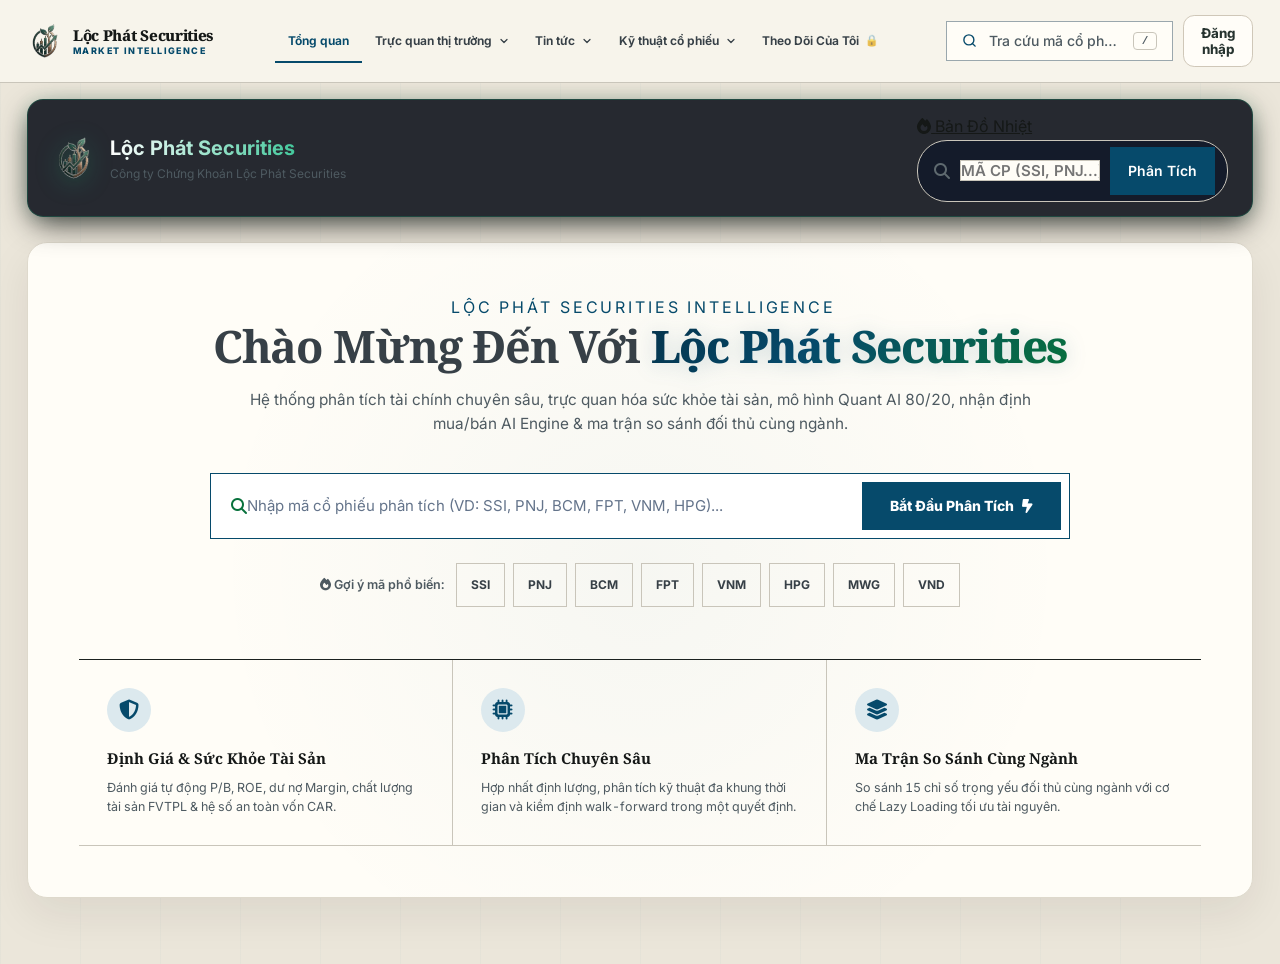
==== commit 3075abbc: "feat: triển khai Supabase auth và phân quyền freemium" ====
--- a/static/index.html
+++ b/static/index.html
@@ -1046,7 +1046,8 @@
     <span class="btn-label">Đầu Trang</span>
   </button>
 
-  <script src="/static/site-nav.js?v=20260809_market_visuals_v1"></script>
+  <script src="/static/auth.js?v=20260813_supabase_v1"></script>
+  <script src="/static/site-nav.js?v=20260813_freemium_v1"></script>
   <script src="/static/app.js?v=20260808_light_v1"></script>
 
 </body>
--- a/static/style.css
+++ b/static/style.css
@@ -267,7 +267,7 @@
   border-radius: 12px;
   object-fit: contain;
   background: #fff;
-  border: 2px solid rgba(255, 255, 255, 0.15);
+  border: none;
   box-shadow: 0 4px 12px rgba(0, 0, 0, 0.3);
   display: block;
 }
@@ -277,7 +277,7 @@
   height: 48px;
   border-radius: 12px;
   background: linear-gradient(135deg, rgba(16, 185, 129, 0.25), rgba(6, 182, 212, 0.25));
-  border: 2px solid rgba(16, 185, 129, 0.3);
+  border: none;
   display: flex;
   align-items: center;
   justify-content: center;
@@ -530,7 +530,7 @@
   border-radius: 8px;
   object-fit: contain;
   background: #ffffff;
-  border: 1px solid rgba(255, 255, 255, 0.1);
+  border: none;
   display: block;
 }
 
@@ -539,7 +539,7 @@
   height: 32px;
   border-radius: 8px;
   background: linear-gradient(135deg, rgba(16, 185, 129, 0.2), rgba(6, 182, 212, 0.2));
-  border: 1px solid rgba(16, 185, 129, 0.3);
+  border: none;
   display: flex;
   align-items: center;
   justify-content: center;
@@ -1359,9 +1359,9 @@
 }
 
 .btn-reanalyze-sm {
-  background: rgba(56, 189, 248, 0.15);
-  color: #38bdf8;
-  border: 1px solid rgba(56, 189, 248, 0.3);
+  background: rgba(6, 105, 133, 0.12);
+  color: #066985;
+  border: 1px solid rgba(6, 105, 133, 0.3);
   border-radius: 6px;
   padding: 6px 12px;
   font-size: 12px;
@@ -1370,12 +1370,30 @@
   display: inline-flex;
   align-items: center;
   gap: 6px;
-  transition: all 0.2s ease;
+  transition: all 0.25s cubic-bezier(0.4, 0, 0.2, 1);
+}
+
+.btn-reanalyze-sm i {
+  color: inherit;
+  transition: transform 0.4s ease;
 }
 
 .btn-reanalyze-sm:hover {
-  background: rgba(56, 189, 248, 0.3);
-  color: #fff;
+  background: linear-gradient(135deg, #064a6b 0%, #066985 100%);
+  color: #ffffff;
+  border-color: #064a6b;
+  box-shadow: 0 4px 14px rgba(6, 74, 107, 0.28);
+  transform: translateY(-1px);
+}
+
+.btn-reanalyze-sm:hover i {
+  color: #ffffff;
+  transform: rotate(180deg);
+}
+
+.btn-reanalyze-sm:active {
+  transform: translateY(0);
+  box-shadow: 0 2px 6px rgba(6, 74, 107, 0.2);
 }
 
 /* =========================================================
--- a/static/site-nav.css
+++ b/static/site-nav.css
@@ -429,7 +429,7 @@
   font-size: 11px;
   letter-spacing: 0.5px;
   flex-shrink: 0;
-  box-shadow: inset 0 0 0 1px rgba(255, 255, 255, 0.2);
+  box-shadow: none;
   text-shadow: 0 1px 2px rgba(0,0,0,0.3);
 }
 .lp-search-row strong {
--- a/static/editorial.css
+++ b/static/editorial.css
@@ -1153,17 +1153,53 @@
   min-height: 46px;
   color: var(--lp-muted);
   border-bottom: 1px solid var(--lp-line-strong);
+  display: flex;
+  align-items: center;
+  justify-content: space-between;
+  gap: 12px;
+  width: 100%;
+}
+.lp-page-heatmap .market-ribbon-actions,
+.lp-page-heatmap .market-ribbon > div:last-child {
+  display: flex;
+  align-items: center;
+  justify-content: flex-end;
+  margin-left: auto;
+  flex-shrink: 0;
 }
 .lp-page-heatmap .market-state strong { color: var(--lp-ink); }
 .lp-page-heatmap .status-dot { box-shadow: none; }
 .lp-page-heatmap .ai-button {
-  min-height: 44px;
+  height: 38px;
+  min-height: 38px;
+  padding: 0 16px;
   background: var(--lp-navy);
-  border-color: var(--lp-navy);
-  border-radius: 0;
+  border: 1px solid var(--lp-navy);
+  border-radius: 6px;
   color: #fff;
-}
-.lp-page-heatmap .ai-button svg { color: #f5cf79; }
+  font-weight: 700;
+  font-size: 13px;
+  display: inline-flex;
+  align-items: center;
+  gap: 6px;
+  white-space: nowrap;
+  box-shadow: 0 2px 6px rgba(6, 74, 107, 0.25);
+  cursor: pointer;
+  flex-shrink: 0;
+}
+.lp-page-heatmap .ai-button span {
+  display: inline-block !important;
+  color: #fff !important;
+  font-size: 13px !important;
+  font-weight: 700 !important;
+  white-space: nowrap !important;
+}
+.lp-page-heatmap .ai-button svg,
+.lp-page-heatmap .ai-button i {
+  color: #f5cf79 !important;
+  width: 15px !important;
+  height: 15px !important;
+}
 .lp-page-heatmap .summary-grid {
   background: var(--lp-paper-strong);
   border-color: var(--lp-line);
@@ -2028,8 +2064,42 @@
   .lp-page-calendar .event-date-role { background: var(--lp-paper-muted); border-color: var(--lp-line-soft); }
   .lp-page-calendar .event-source { border-color: var(--lp-line-soft); }
   .lp-page-heatmap .app-shell { padding-inline: 8px; }
-  .lp-page-heatmap .market-ribbon { align-items: stretch; }
-  .lp-page-heatmap .market-ribbon > div:last-child { justify-content: flex-start !important; }
+  .lp-page-heatmap .market-ribbon {
+    display: flex !important;
+    flex-direction: row !important;
+    align-items: center !important;
+    justify-content: space-between !important;
+    gap: 8px !important;
+    width: 100% !important;
+  }
+  .lp-page-heatmap .market-ribbon-actions,
+  .lp-page-heatmap .market-ribbon > div:last-child {
+    display: flex !important;
+    align-items: center !important;
+    justify-content: flex-end !important;
+    margin-left: auto !important;
+    flex-shrink: 0 !important;
+  }
+  .lp-page-heatmap .ai-button {
+    height: 34px !important;
+    min-height: 34px !important;
+    padding: 0 12px !important;
+    font-size: 12px !important;
+    gap: 5px !important;
+    border-radius: 6px !important;
+    flex-shrink: 0 !important;
+  }
+  .lp-page-heatmap .ai-button span {
+    display: inline-block !important;
+    font-size: 12px !important;
+    font-weight: 700 !important;
+    white-space: nowrap !important;
+  }
+  .lp-page-heatmap .ai-button svg,
+  .lp-page-heatmap .ai-button i {
+    width: 14px !important;
+    height: 14px !important;
+  }
   .lp-page-heatmap .summary-grid { grid-template-columns: repeat(2, minmax(0, 1fr)); }
   .lp-page-heatmap .summary-item { min-height: 82px; padding: 10px; }
   .lp-page-heatmap .market-counts { padding: 8px; overflow-x: auto; }
@@ -2548,6 +2618,39 @@
   border-color: var(--lp-navy) !important;
   color: var(--lp-navy) !important;
 }
+.lp-page-analysis .btn-reanalyze-sm {
+  background: var(--lp-navy-soft, rgba(6, 74, 107, 0.12)) !important;
+  color: var(--lp-navy, #064a6b) !important;
+  border: 1px solid rgba(6, 74, 107, 0.3) !important;
+  border-radius: 6px !important;
+  padding: 6px 12px !important;
+  font-size: 12px !important;
+  font-weight: 700 !important;
+  cursor: pointer !important;
+  display: inline-flex !important;
+  align-items: center !important;
+  gap: 6px !important;
+  transition: all 0.25s cubic-bezier(0.4, 0, 0.2, 1) !important;
+}
+.lp-page-analysis .btn-reanalyze-sm i {
+  color: inherit !important;
+  transition: transform 0.4s ease !important;
+}
+.lp-page-analysis .btn-reanalyze-sm:hover {
+  background: linear-gradient(135deg, #04334b 0%, #066985 100%) !important;
+  color: #ffffff !important;
+  border-color: #04334b !important;
+  box-shadow: 0 4px 14px rgba(4, 51, 75, 0.3) !important;
+  transform: translateY(-1px) !important;
+}
+.lp-page-analysis .btn-reanalyze-sm:hover i {
+  color: #ffffff !important;
+  transform: rotate(180deg) !important;
+}
+.lp-page-analysis .btn-reanalyze-sm:active {
+  transform: translateY(0) !important;
+  box-shadow: 0 2px 6px rgba(4, 51, 75, 0.2) !important;
+}
 .lp-page-analysis .peer-input-field {
   background: var(--lp-paper) !important;
   border: 1px solid var(--lp-line-strong) !important;
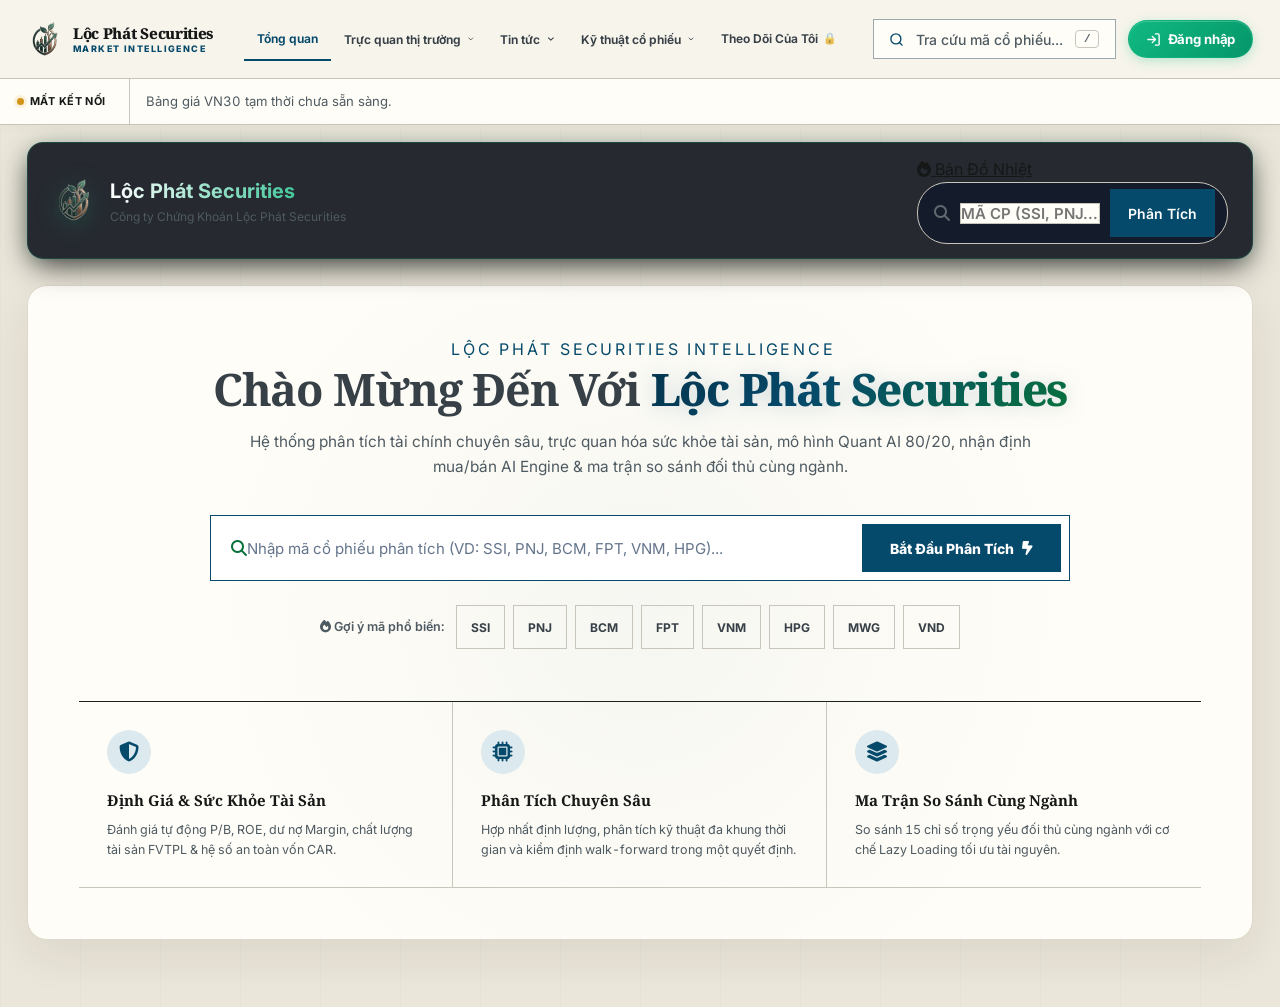
==== commit 071cdb8f: "feat(macro): add macro economic calendar, market ribbon, and auth/ui updates" ====
--- a/static/index.html
+++ b/static/index.html
@@ -47,6 +47,7 @@
   <link rel="stylesheet" href="/static/site-nav.css?v=20260805_search_icon_v5">
   <link rel="stylesheet" href="/static/watchlist-shared.css?v=20260804_v6">
   <link rel="stylesheet" href="/static/editorial.css?v=20260808_light_v3">
+  <link rel="stylesheet" href="/static/market-ribbon.css?v=20260814_v1">
 </head>
 <body class="lp-editorial lp-page-analysis is-welcome-page font-sans antialiased min-h-screen">
 
@@ -58,6 +59,19 @@
 
   <!-- Shared Global Sticky Header (Top Level Body) -->
   <div class="lp-page-nav-wrap" data-lp-site-nav></div>
+
+  <section class="market-ribbon-bar" data-market-ribbon aria-label="Bảng giá VN30 gần thời gian thực">
+    <div class="ticker-status" aria-live="polite">
+      <span class="ticker-status-dot" data-market-ribbon-dot aria-hidden="true"></span>
+      <strong data-market-ribbon-status>Đang kết nối</strong>
+      <time data-market-ribbon-updated></time>
+    </div>
+    <div class="ticker-viewport">
+      <div class="ticker-bar-inner" data-market-ribbon-track>
+        <div class="ticker-loading">Đang tải VN-Index, VN30 và cổ phiếu VN30...</div>
+      </div>
+    </div>
+  </section>
 
   <div class="container w-full px-2 md:px-4 py-2">
     <header class="navbar" hidden>
@@ -1046,8 +1060,9 @@
     <span class="btn-label">Đầu Trang</span>
   </button>
 
-  <script src="/static/auth.js?v=20260813_supabase_v1"></script>
+  <script src="/static/auth.js?v=20260814_captcha_v2"></script>
   <script src="/static/site-nav.js?v=20260813_freemium_v1"></script>
+  <script src="/static/market-ribbon.js?v=20260814_v1"></script>
   <script src="/static/app.js?v=20260808_light_v1"></script>
 
 </body>
--- a/static/site-nav.css
+++ b/static/site-nav.css
@@ -267,8 +267,9 @@
 .lp-nav-actions {
   display: flex;
   align-items: center;
-  gap: 10px;
+  gap: 12px;
   justify-self: end;
+  flex-shrink: 0;
 }
 .lp-nav-search {
   display: flex;
--- a/static/editorial.css
+++ b/static/editorial.css
@@ -148,7 +148,7 @@
   min-height: 62px;
   margin: 0 auto;
   padding: 7px 0;
-  grid-template-columns: minmax(180px, auto) minmax(0, 1fr) clamp(260px, 24vw, 420px);
+  grid-template-columns: minmax(180px, auto) minmax(0, 1fr) auto;
   gap: clamp(12px, 1.8vw, 30px);
   background: transparent !important;
   border: 0;
--- a/static/market-ribbon.css
+++ b/static/market-ribbon.css
@@ -0,0 +1,106 @@
+.market-ribbon-bar {
+  background: var(--lp-paper-strong, #fffdf7);
+  border-bottom: 1px solid var(--lp-line, #c9c5ba);
+  display: grid;
+  grid-template-columns: auto minmax(0, 1fr);
+  min-height: 46px;
+  overflow: hidden;
+  position: sticky;
+  top: 56px;
+  z-index: 90;
+  box-shadow: 0 2px 10px rgba(21, 24, 23, .03);
+}
+
+.market-ribbon-bar .ticker-status {
+  position: relative;
+  z-index: 2;
+  display: inline-flex;
+  align-items: center;
+  gap: .4rem;
+  min-width: max-content;
+  padding: .5rem clamp(.65rem, 1.3vw, 1.25rem);
+  border-right: 1px solid var(--lp-line, #c9c5ba);
+  background: var(--lp-paper-strong, #fffdf7);
+  color: var(--lp-muted, #4e5a61);
+  font-size: .68rem;
+  letter-spacing: .04em;
+  text-transform: uppercase;
+}
+
+.market-ribbon-bar .ticker-status strong { color: var(--lp-ink, #151817); font-size: .68rem; }
+.market-ribbon-bar .ticker-status time { font-variant-numeric: tabular-nums; }
+.market-ribbon-bar .ticker-status-dot { width: 7px; height: 7px; border-radius: 50%; background: #9a958b; }
+.market-ribbon-bar .ticker-status-dot.live { background: #0a9362; box-shadow: 0 0 0 3px rgba(10,147,98,.12); }
+.market-ribbon-bar .ticker-status-dot.closed { background: #687773; }
+.market-ribbon-bar .ticker-status-dot.stale { background: #d29417; box-shadow: 0 0 0 3px rgba(210,148,23,.12); }
+
+.market-ribbon-bar .ticker-viewport {
+  min-width: 0;
+  overflow: hidden;
+  white-space: nowrap;
+  -webkit-mask-image: linear-gradient(to right, transparent, #000 18px, #000 calc(100% - 18px), transparent);
+  mask-image: linear-gradient(to right, transparent, #000 18px, #000 calc(100% - 18px), transparent);
+}
+
+.market-ribbon-bar .ticker-bar-inner {
+  display: flex;
+  align-items: center;
+  width: max-content;
+  min-height: 45px;
+  will-change: transform;
+}
+
+.market-ribbon-bar .ticker-bar-inner.is-running { animation: market-ribbon-marquee var(--ticker-duration, 120s) linear infinite; }
+.market-ribbon-bar .ticker-group { display: inline-flex; align-items: center; gap: clamp(.55rem, 1vw, 1rem); padding: .45rem clamp(.55rem, 1vw, 1rem) .45rem 0; }
+
+@keyframes market-ribbon-marquee {
+  from { transform: translate3d(0, 0, 0); }
+  to { transform: translate3d(-50%, 0, 0); }
+}
+
+.market-ribbon-bar:hover .ticker-bar-inner,
+.market-ribbon-bar:focus-within .ticker-bar-inner { animation-play-state: paused; }
+
+.market-ribbon-bar .ticker-loading { font-size: .82rem; color: var(--lp-muted, #4e5a61); padding: .7rem 1rem; }
+.market-ribbon-bar .ticker-item {
+  display: inline-flex;
+  align-items: center;
+  gap: .45rem;
+  flex-shrink: 0;
+  padding: .25rem .6rem;
+  border: 1px solid var(--lp-line-soft, #ded9cc);
+  border-radius: var(--lp-radius-sm, 2px);
+  background: var(--lp-paper, #f8f5ec);
+  font-size: .82rem;
+  transition: background .15s ease, border-color .15s ease;
+}
+
+.market-ribbon-bar .ticker-item:hover { background: #fff; border-color: var(--lp-navy, #064a6b); }
+.market-ribbon-bar .ticker-item:focus-visible { outline: 2px solid var(--lp-navy, #064a6b); outline-offset: 2px; }
+.market-ribbon-bar .ticker-item.is-stale { opacity: .72; }
+.market-ribbon-bar .ticker-sym { color: var(--lp-ink, #151817); font-weight: 700; letter-spacing: .02em; }
+.market-ribbon-bar .ticker-val { color: var(--lp-ink-soft, #374047); font-weight: 600; }
+.market-ribbon-bar .ticker-chg { display: inline-flex; align-items: center; gap: 2px; padding: 1px 4px; border-radius: 2px; font-size: .75rem; font-weight: 600; }
+.market-ribbon-bar .ticker-chg.up { color: var(--lp-positive, #08713c); background: var(--lp-positive-soft, #e1f1e6); }
+.market-ribbon-bar .ticker-chg.down { color: var(--lp-negative, #be2d2a); background: var(--lp-negative-soft, #f7e5e1); }
+.market-ribbon-bar .ticker-chg.neutral { color: var(--lp-muted, #4e5a61); background: var(--lp-paper-muted, #f0ebdf); }
+.market-ribbon-bar .ticker-chg.ceiling { color: #6d35a6; background: #eee3f7; }
+.market-ribbon-bar .ticker-chg.floor { color: #08769b; background: #dff1f7; }
+.market-ribbon-bar .ticker-chg.unavailable { color: #756f65; background: #eeeae1; }
+.market-ribbon-bar .ticker-stale { color: #94630c; font-size: .61rem; font-weight: 700; }
+.market-ribbon-bar .ticker-stale[hidden] { display: none; }
+
+@media (max-width: 768px) {
+  .market-ribbon-bar { top: 52px; }
+  .market-ribbon-bar .ticker-status { padding-inline: .55rem; }
+  .market-ribbon-bar .ticker-status time { display: none; }
+  .market-ribbon-bar .ticker-item { gap: .32rem; padding: .22rem .45rem; font-size: .75rem; }
+  .market-ribbon-bar .ticker-chg { font-size: .68rem; }
+  .market-ribbon-bar .ticker-stale { display: none; }
+}
+
+@media (prefers-reduced-motion: reduce) {
+  .market-ribbon-bar .ticker-viewport { overflow-x: auto; -webkit-mask-image: none; mask-image: none; scrollbar-width: thin; }
+  .market-ribbon-bar .ticker-bar-inner.is-running { animation: none; padding-left: .6rem; }
+  .market-ribbon-bar .ticker-group[aria-hidden="true"] { display: none; }
+}
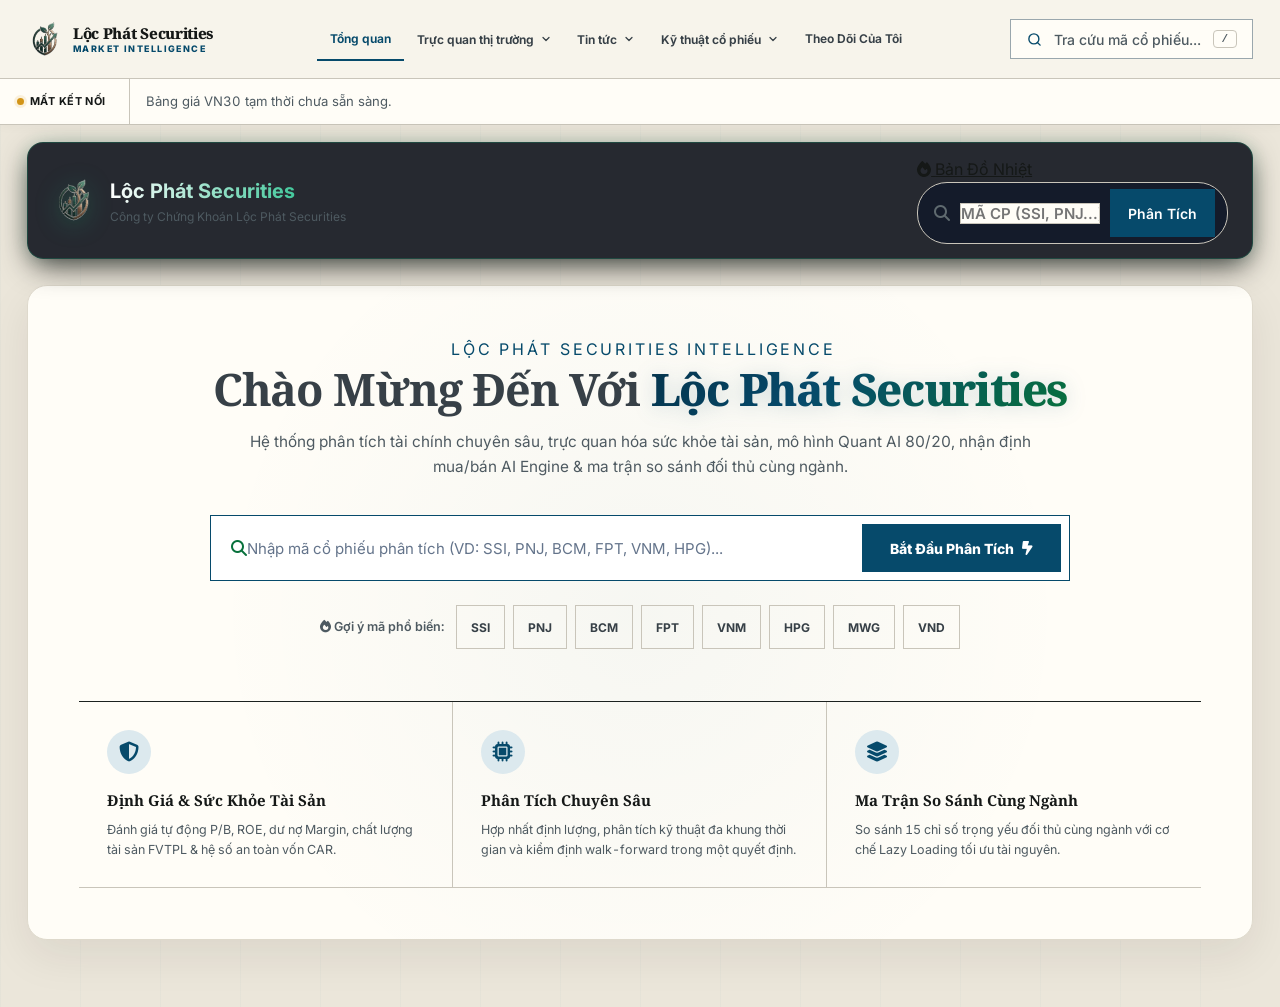
==== commit 85637ed1: "feat: update latest features (Bottom Indicator Engine, DeepSeek integration, UI & Quant fixes, publi" ====
--- a/static/index.html
+++ b/static/index.html
@@ -16,7 +16,8 @@
   <link rel="preconnect" href="https://fonts.googleapis.com">
   <link rel="preconnect" href="https://fonts.gstatic.com" crossorigin>
   <link href="https://fonts.googleapis.com/css2?family=Inter:ital,opsz,wght@0,14..32,100..900;1,14..32,100..900&family=Noto+Serif:wght@500;600;700;800&display=swap&subset=vietnamese" rel="stylesheet">
-  <link rel="stylesheet" href="https://cdnjs.cloudflare.com/ajax/libs/font-awesome/6.4.0/css/all.min.css">
+  <link rel="stylesheet" href="/static/vendor/fontawesome/css/fontawesome.min.css">
+  <link rel="stylesheet" href="/static/vendor/fontawesome/css/solid.min.css">
   
   <!-- Tailwind CSS v3 CDN -->
   <script src="https://cdn.tailwindcss.com"></script>
@@ -41,12 +42,12 @@
     }
   </script>
 
-  <script src="https://cdn.jsdelivr.net/npm/apexcharts"></script>
-  <script src="https://unpkg.com/lightweight-charts@4.1.1/dist/lightweight-charts.standalone.production.js"></script>
+  <script src="/static/apexcharts.min.js?v=6.10.0"></script>
+  <script src="/static/lightweight-charts.standalone.production.js?v=4.1.1"></script>
   <link rel="stylesheet" href="/static/style.css?v=20260805_trend_table_v3">
   <link rel="stylesheet" href="/static/site-nav.css?v=20260805_search_icon_v5">
   <link rel="stylesheet" href="/static/watchlist-shared.css?v=20260804_v6">
-  <link rel="stylesheet" href="/static/editorial.css?v=20260808_light_v3">
+  <link rel="stylesheet" href="/static/editorial.css?v=20260818_local_chart_v4">
   <link rel="stylesheet" href="/static/market-ribbon.css?v=20260814_v1">
 </head>
 <body class="lp-editorial lp-page-analysis is-welcome-page font-sans antialiased min-h-screen">
@@ -601,18 +602,27 @@
           <!-- TAB 1 CONTENT: Biểu Đồ Nến (Chart) -->
           <div id="dashTabContentChart" class="glass-card p-4" style="margin-bottom: 0;">
             <div class="flex flex-wrap items-center justify-between mb-3 border-b border-slate-800 pb-2.5 gap-2">
-              <div class="card-title text-sm font-bold text-slate-100 flex items-center gap-2">
-                <i class="fa-solid fa-chart-candlestick text-emerald-400"></i> Diễn Biến Giá & Khối Lượng Giao Dịch
+              <div class="flex items-center gap-3 flex-wrap">
+                <div class="card-title text-sm font-bold text-slate-100 flex items-center gap-2">
+                  <i class="fa-solid fa-chart-candlestick text-emerald-400"></i> Diễn Biến Giá & Khối Lượng
+                </div>
+                <!-- EMA Indicator Badges (Interactive Toggles) -->
+                <div class="flex items-center gap-1.5 flex-wrap">
+                  <button id="toggleEma20" onclick="toggleChartEma(20)" class="px-2 py-0.5 text-[10px] font-bold rounded bg-amber-500/15 text-amber-600 border border-amber-500/30 hover:bg-amber-500/25 transition-all cursor-pointer" title="Ẩn/Hiện đường EMA 20 (Cam)">EMA 20</button>
+                  <button id="toggleEma50" onclick="toggleChartEma(50)" class="px-2 py-0.5 text-[10px] font-bold rounded bg-sky-500/15 text-sky-600 border border-sky-500/30 hover:bg-sky-500/25 transition-all cursor-pointer" title="Ẩn/Hiện đường EMA 50 (Xanh)">EMA 50</button>
+                  <button id="toggleEma100" onclick="toggleChartEma(100)" class="px-2 py-0.5 text-[10px] font-bold rounded bg-purple-500/15 text-purple-600 border border-purple-500/30 hover:bg-purple-500/25 transition-all cursor-pointer" title="Ẩn/Hiện đường EMA 100 (Tím)">EMA 100</button>
+                  <button id="toggleEma200" onclick="toggleChartEma(200)" class="px-2 py-0.5 text-[10px] font-bold rounded bg-red-500/15 text-red-600 border border-red-500/30 hover:bg-red-500/25 transition-all cursor-pointer" title="Ẩn/Hiện đường EMA 200 (Đỏ)">EMA 200</button>
+                </div>
               </div>
 
               <div class="chart-engine-actions flex items-center gap-2">
                 <!-- Engine Switcher Buttons -->
                 <div class="flex items-center gap-1 bg-slate-900/90 p-1 rounded-xl border border-slate-800/80">
-                  <button id="btnChartEngineApex" onclick="switchChartEngine('apex')" class="px-3 py-1 text-xs font-semibold rounded-lg text-emerald-400 bg-emerald-500/15 border border-emerald-500/30 flex items-center gap-1.5 transition-all shadow-sm">
+                  <button id="btnChartEngineTv" onclick="switchChartEngine('tradingview')" class="px-3 py-1 text-xs font-semibold rounded-lg text-emerald-400 bg-emerald-500/15 border border-emerald-500/30 flex items-center gap-1.5 transition-all shadow-sm">
+                    <i class="fa-solid fa-bolt text-xs"></i> TradingView Engine
+                  </button>
+                  <button id="btnChartEngineApex" onclick="switchChartEngine('apex')" class="px-3 py-1 text-xs font-semibold rounded-lg text-slate-400 hover:text-slate-200 transition-all flex items-center gap-1.5">
                     <i class="fa-solid fa-chart-area text-xs"></i> Chart Nội Bộ
-                  </button>
-                  <button id="btnChartEngineTv" onclick="switchChartEngine('tradingview')" class="px-3 py-1 text-xs font-semibold rounded-lg text-slate-400 hover:text-slate-200 transition-all flex items-center gap-1.5">
-                    <i class="fa-solid fa-bolt text-xs"></i> TradingView Engine
                   </button>
                 </div>
 
@@ -624,10 +634,10 @@
             </div>
 
             <!-- TradingView Lightweight Chart Box -->
-            <div id="tradingviewChartContainer" class="chart-box rounded-xl overflow-hidden relative" style="display: none; height: 520px; width: 100%; background: #0b0f19;"></div>
+            <div id="tradingviewChartContainer" class="chart-box rounded-xl overflow-hidden relative" style="display: block; height: 520px; width: 100%; background: #fffdf7;"></div>
 
             <!-- ApexChart Box -->
-            <div id="priceCandleChart" class="chart-box" style="min-height: 440px; width: 100%;"></div>
+            <div id="priceCandleChart" class="chart-box" style="display: none; min-height: 440px; width: 100%;"></div>
           </div>
 
           <!-- TAB 2 CONTENT: Nhận Định AI & Luận Điểm -->
@@ -1060,10 +1070,9 @@
     <span class="btn-label">Đầu Trang</span>
   </button>
 
-  <script src="/static/auth.js?v=20260814_captcha_v2"></script>
-  <script src="/static/site-nav.js?v=20260813_freemium_v1"></script>
+  <script src="/static/site-nav.js?v=20260821_public_nav_v1"></script>
   <script src="/static/market-ribbon.js?v=20260814_v1"></script>
-  <script src="/static/app.js?v=20260808_light_v1"></script>
+  <script src="/static/app.js?v=20260818_chart_news_fix_v5"></script>
 
 </body>
 </html>
--- a/static/vendor/fontawesome/css/solid.min.css
+++ b/static/vendor/fontawesome/css/solid.min.css
@@ -0,0 +1,6 @@
+/*!
+ * Font Awesome Free 6.4.0 by @fontawesome - https://fontawesome.com
+ * License - https://fontawesome.com/license/free (Icons: CC BY 4.0, Fonts: SIL OFL 1.1, Code: MIT License)
+ * Copyright 2023 Fonticons, Inc.
+ */
+:host,:root{--fa-style-family-classic:"Font Awesome 6 Free";--fa-font-solid:normal 900 1em/1 "Font Awesome 6 Free"}@font-face{font-family:"Font Awesome 6 Free";font-style:normal;font-weight:900;font-display:block;src:url(../webfonts/fa-solid-900.woff2) format("woff2"),url(../webfonts/fa-solid-900.ttf) format("truetype")}.fa-solid,.fas{font-weight:900}
--- a/static/editorial.css
+++ b/static/editorial.css
@@ -713,21 +713,156 @@
   color: var(--lp-ink) !important;
 }
 .lp-page-analysis #sectorDetailMetricsRow > div,
-.lp-page-analysis .dash-tab-bar,
-.lp-page-analysis #chartTimeframeToolbar,
 .lp-page-analysis .news-card-item {
   background: var(--lp-paper-muted) !important;
   border-color: var(--lp-line) !important;
   border-radius: 0 !important;
   color: var(--lp-ink) !important;
-}
-.lp-page-analysis .news-card-item:hover { background: var(--lp-navy-soft) !important; }
+  text-decoration: none !important;
+  display: flex !important;
+  flex-direction: column !important;
+}
+.lp-page-analysis .news-card-item:hover { background: var(--lp-navy-soft) !important; color: var(--lp-ink) !important; }
 .lp-page-analysis .news-card-item span { color: var(--lp-muted) !important; }
+
+/* Dashboard Horizontal Nav Tabs Bar */
+.lp-page-analysis .dash-tab-bar {
+  background: var(--lp-paper-strong) !important;
+  border: 1px solid var(--lp-line) !important;
+  border-radius: 12px !important;
+  display: flex !important;
+  flex-direction: row !important;
+  align-items: center !important;
+  justify-content: space-between !important;
+  padding: 8px 12px !important;
+  gap: 12px !important;
+  flex-wrap: wrap !important;
+}
+
 .lp-page-analysis .dash-tab-btn {
   background: transparent !important;
   color: var(--lp-muted) !important;
-}
-.lp-page-analysis .dash-tab-btn.active { background: var(--lp-navy) !important; color: #fff !important; }
+  border: 1px solid transparent !important;
+  border-radius: 8px !important;
+  padding: 7px 14px !important;
+  font-weight: 700 !important;
+  font-size: 13px !important;
+  min-height: 36px !important;
+  cursor: pointer !important;
+  display: inline-flex !important;
+  align-items: center !important;
+  gap: 8px !important;
+  transition: all 0.2s ease !important;
+}
+.lp-page-analysis .dash-tab-btn:hover {
+  background: var(--lp-navy-soft) !important;
+  color: var(--lp-ink) !important;
+}
+.lp-page-analysis .dash-tab-btn.active {
+  background: var(--lp-navy) !important;
+  color: #ffffff !important;
+  border-color: var(--lp-navy-deep) !important;
+  box-shadow: 0 2px 8px rgba(6, 74, 107, 0.25) !important;
+}
+.lp-page-analysis .dash-tab-btn.active i {
+  color: #ffffff !important;
+}
+
+/* Timeframe Selector & Toggle Buttons */
+.lp-page-analysis #chartTimeframeToolbar,
+.lp-page-analysis .mode-toggle-group {
+  display: inline-flex !important;
+  flex-direction: row !important;
+  align-items: center !important;
+  gap: 3px !important;
+  background: var(--lp-paper-muted) !important;
+  border: 1px solid var(--lp-line-soft) !important;
+  border-radius: 8px !important;
+  padding: 3px !important;
+  max-width: 100% !important;
+  flex-wrap: nowrap !important;
+}
+
+.lp-page-analysis #chartTimeframeToolbar .toggle-btn,
+.lp-page-analysis .mode-toggle-group .toggle-btn {
+  min-height: 28px !important;
+  height: 28px !important;
+  min-width: 32px !important;
+  padding: 0 10px !important;
+  font-size: 11.5px !important;
+  font-weight: 700 !important;
+  border-radius: 6px !important;
+  background: transparent !important;
+  border: 1px solid transparent !important;
+  color: var(--lp-muted) !important;
+  cursor: pointer !important;
+  transition: all 0.15s ease !important;
+  display: inline-flex !important;
+  align-items: center !important;
+  justify-content: center !important;
+}
+.lp-page-analysis #chartTimeframeToolbar .toggle-btn:hover,
+.lp-page-analysis .mode-toggle-group .toggle-btn:hover {
+  background: var(--lp-navy-soft) !important;
+  color: var(--lp-ink) !important;
+}
+.lp-page-analysis #chartTimeframeToolbar .toggle-btn.active,
+.lp-page-analysis .mode-toggle-group .toggle-btn.active {
+  background: var(--lp-navy) !important;
+  color: #ffffff !important;
+  border-color: var(--lp-navy-deep) !important;
+}
+
+/* Chart Container & Header Elements in Tab 1 */
+.lp-page-analysis #dashTabContentChart {
+  background: var(--lp-paper-strong) !important;
+  border: 1px solid var(--lp-line) !important;
+  border-radius: 12px !important;
+  padding: 16px !important;
+  margin-bottom: 0 !important;
+}
+.lp-page-analysis #dashTabContentChart .border-b {
+  border-color: var(--lp-line-soft) !important;
+}
+.lp-page-analysis .chart-engine-actions > div {
+  background: var(--lp-paper-muted) !important;
+  border: 1px solid var(--lp-line-soft) !important;
+  border-radius: 8px !important;
+  padding: 2px !important;
+}
+.lp-page-analysis #btnChartEngineTv,
+.lp-page-analysis #btnChartEngineApex {
+  padding: 4px 10px !important;
+  font-size: 11.5px !important;
+  font-weight: 700 !important;
+  border-radius: 6px !important;
+  border: 1px solid transparent !important;
+  background: transparent !important;
+  color: var(--lp-muted) !important;
+  cursor: pointer !important;
+  transition: all 0.15s ease !important;
+}
+.lp-page-analysis #btnChartEngineTv.active,
+.lp-page-analysis #btnChartEngineApex.active {
+  background: var(--lp-navy) !important;
+  color: #ffffff !important;
+  border-color: var(--lp-navy-deep) !important;
+}
+.lp-page-analysis #tvExternalLink {
+  background: var(--lp-navy-soft) !important;
+  color: var(--lp-navy) !important;
+  border: 1px solid var(--lp-line) !important;
+  border-radius: 8px !important;
+  padding: 5px 10px !important;
+  font-size: 11.5px !important;
+  font-weight: 700 !important;
+  text-decoration: none !important;
+  transition: all 0.15s ease !important;
+}
+.lp-page-analysis #tvExternalLink:hover {
+  background: var(--lp-navy) !important;
+  color: #ffffff !important;
+}
 .lp-page-analysis .apexcharts-text { fill: var(--lp-muted) !important; }
 .lp-page-analysis .apexcharts-gridline { stroke: var(--lp-line-soft) !important; }
 .lp-page-analysis .apexcharts-toolbar,
--- a/static/market-ribbon.css
+++ b/static/market-ribbon.css
@@ -5,9 +5,7 @@
   grid-template-columns: auto minmax(0, 1fr);
   min-height: 46px;
   overflow: hidden;
-  position: sticky;
-  top: 56px;
-  z-index: 90;
+  position: relative;
   box-shadow: 0 2px 10px rgba(21, 24, 23, .03);
 }
 
@@ -91,7 +89,6 @@
 .market-ribbon-bar .ticker-stale[hidden] { display: none; }
 
 @media (max-width: 768px) {
-  .market-ribbon-bar { top: 52px; }
   .market-ribbon-bar .ticker-status { padding-inline: .55rem; }
   .market-ribbon-bar .ticker-status time { display: none; }
   .market-ribbon-bar .ticker-item { gap: .32rem; padding: .22rem .45rem; font-size: .75rem; }
